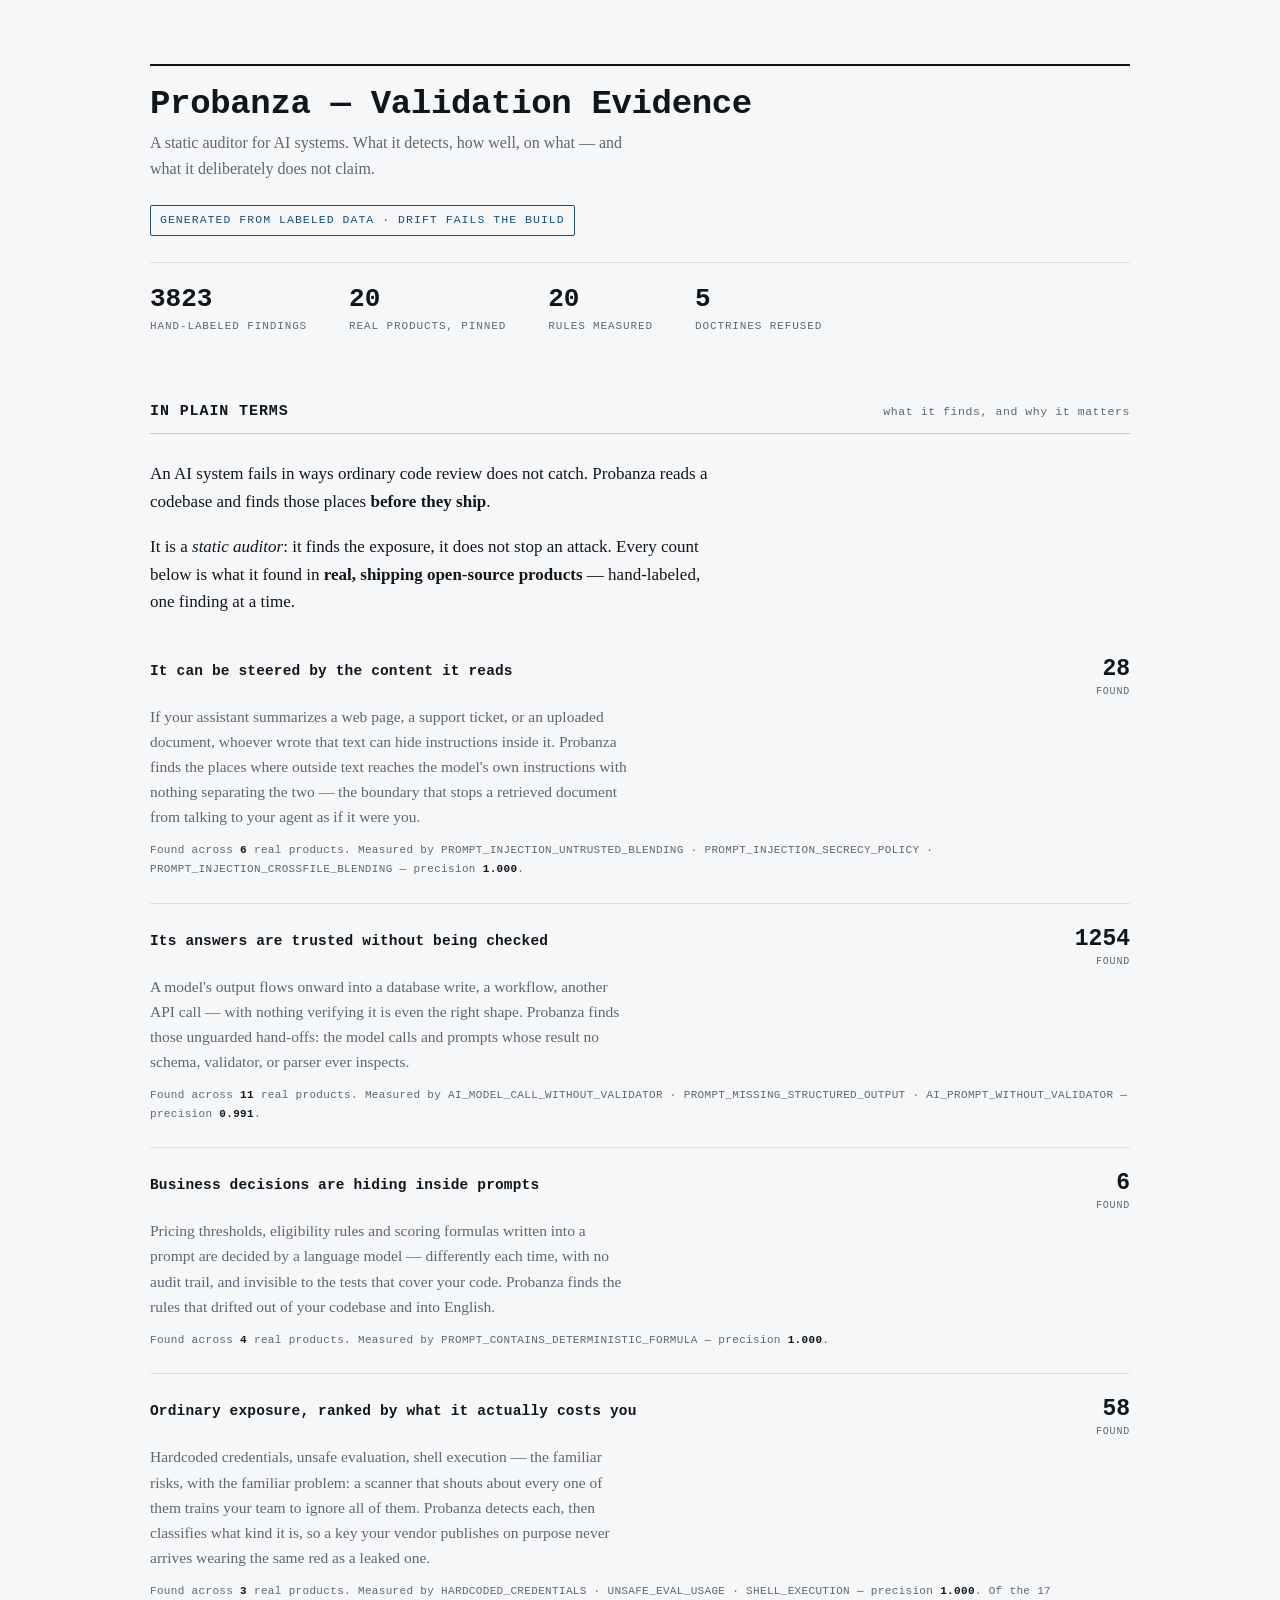
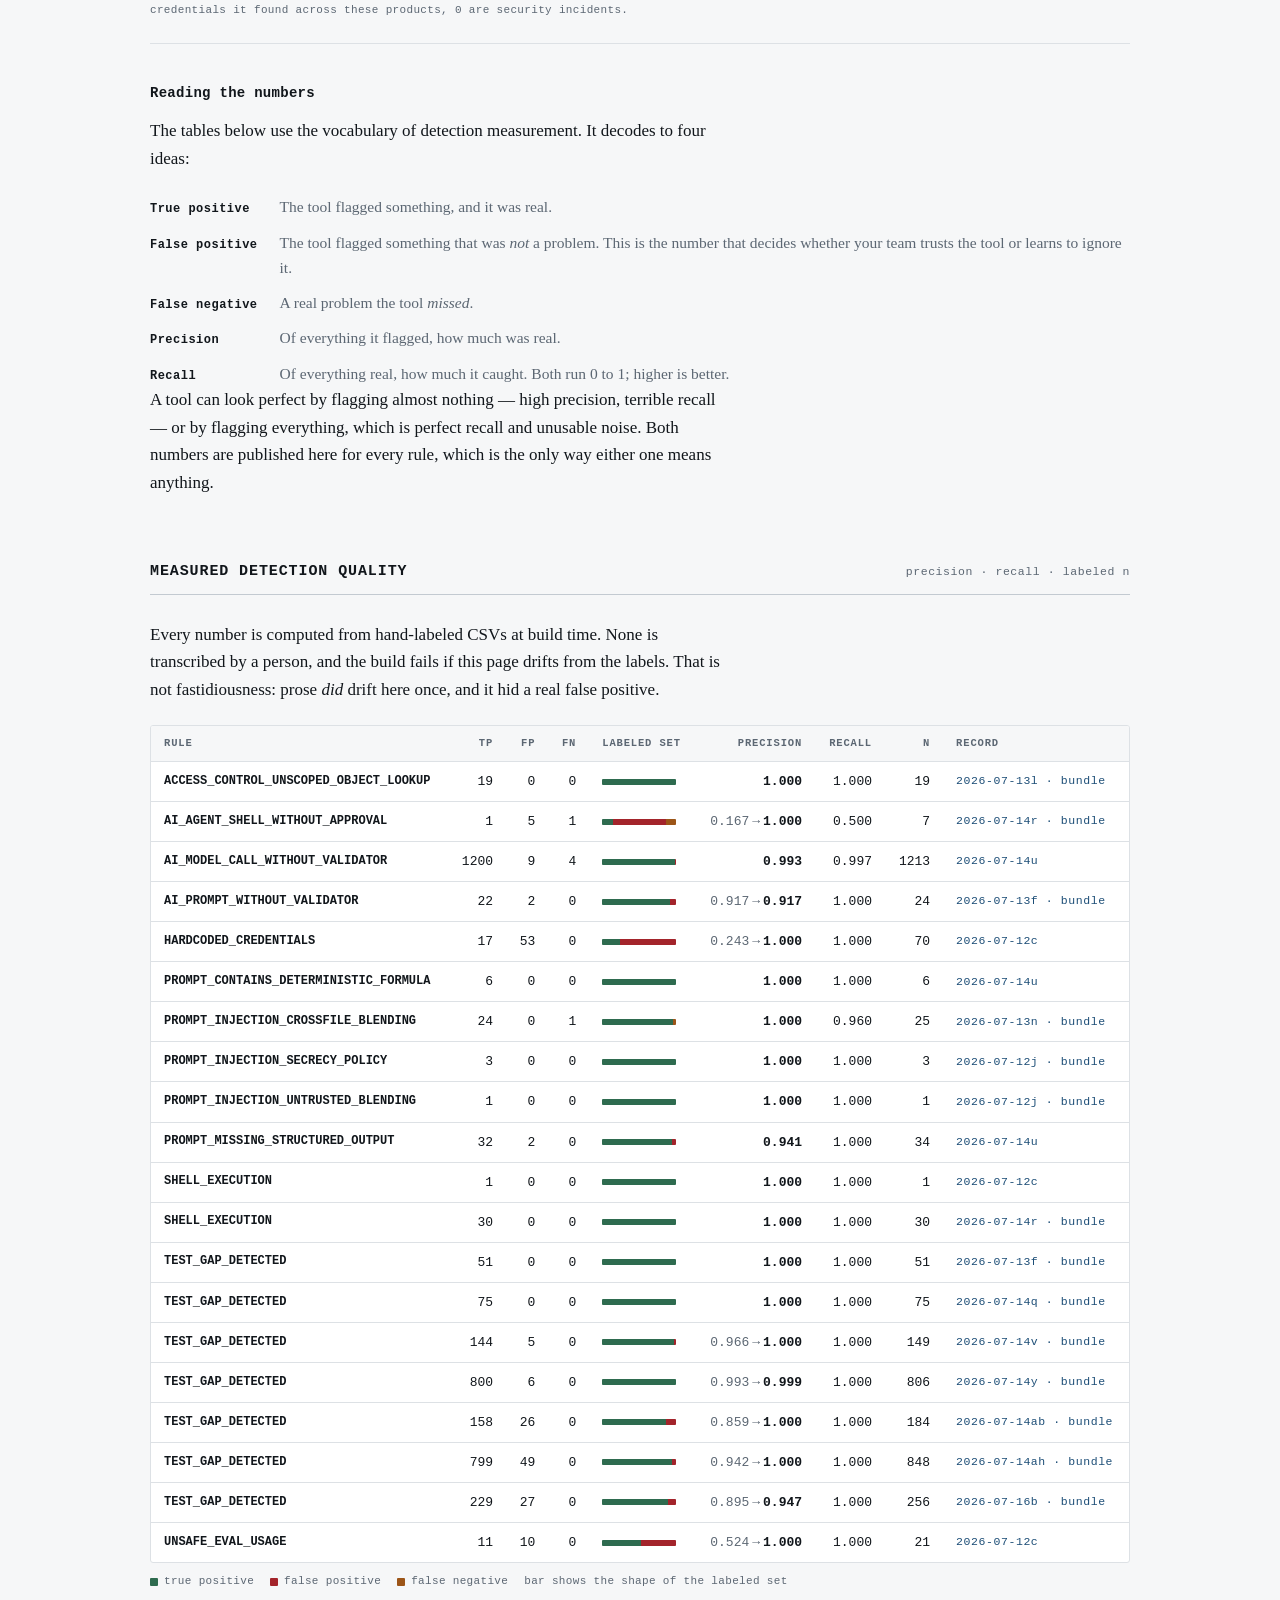
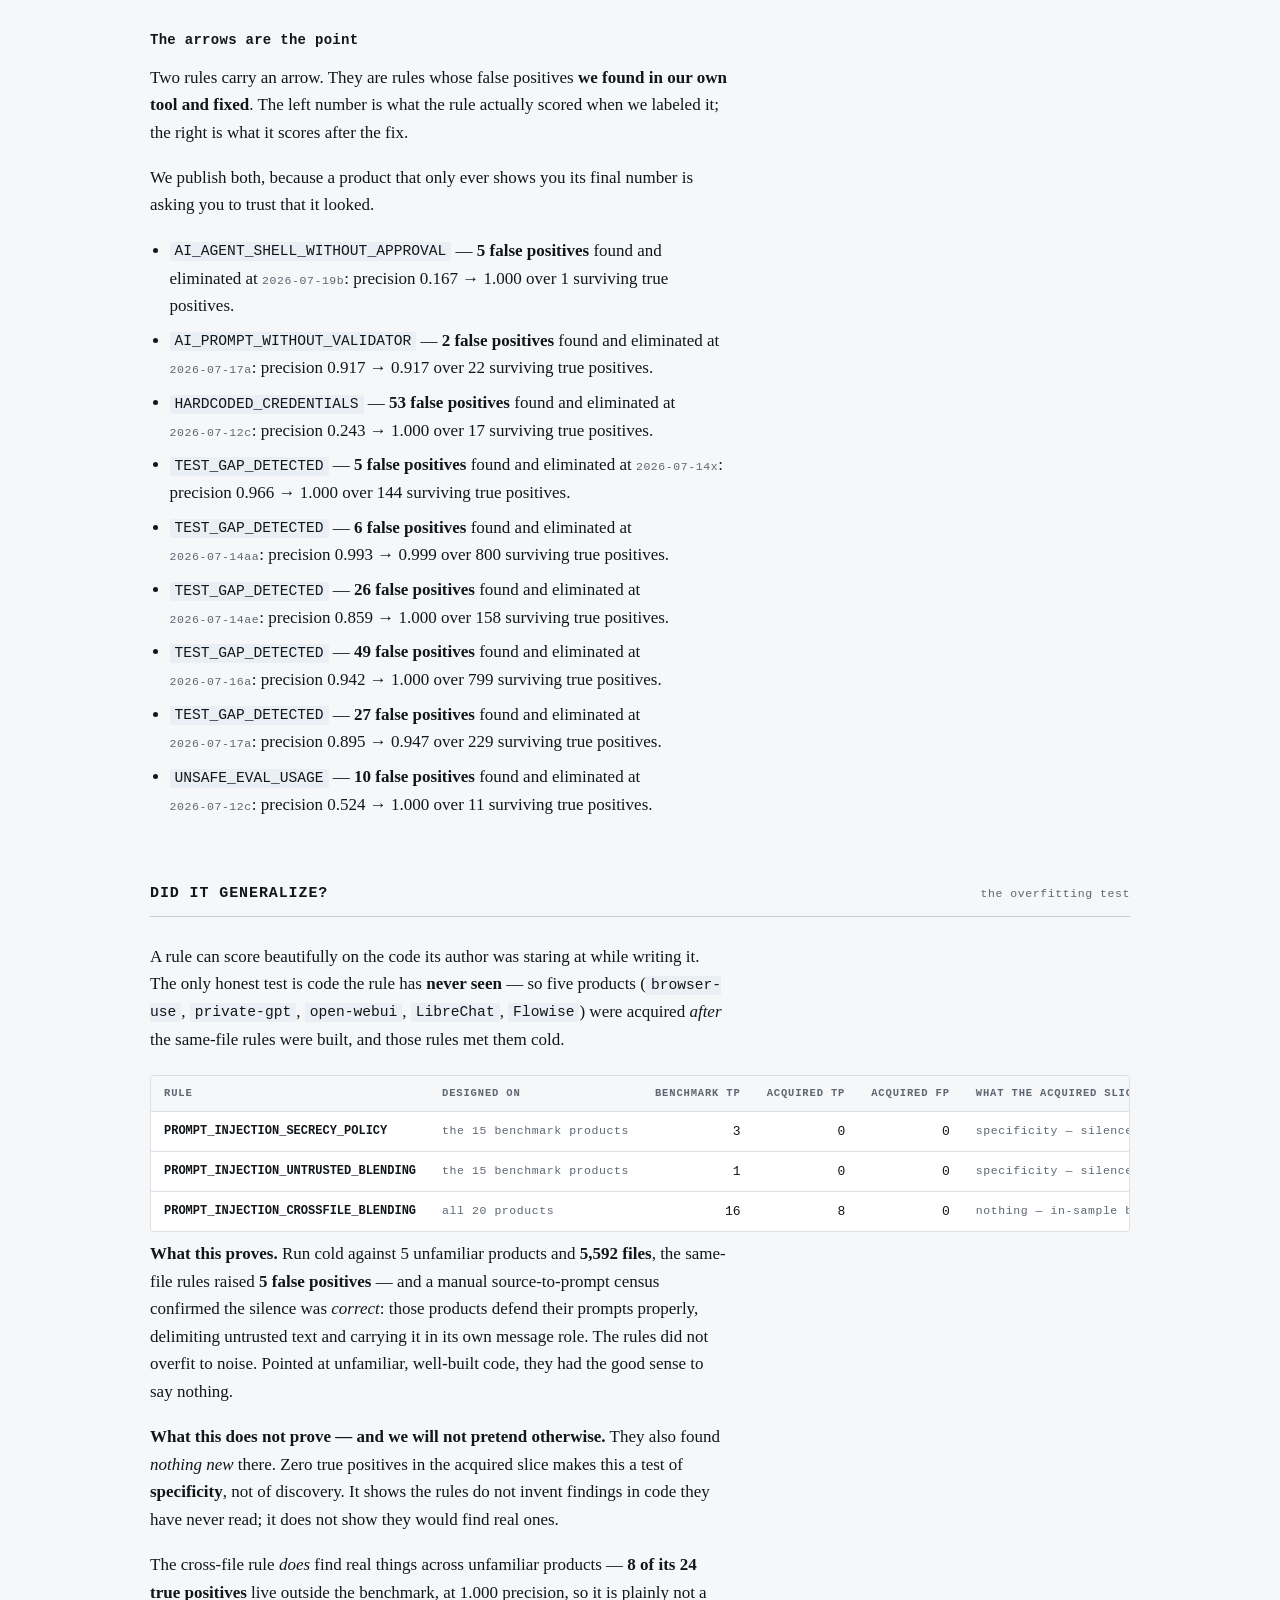
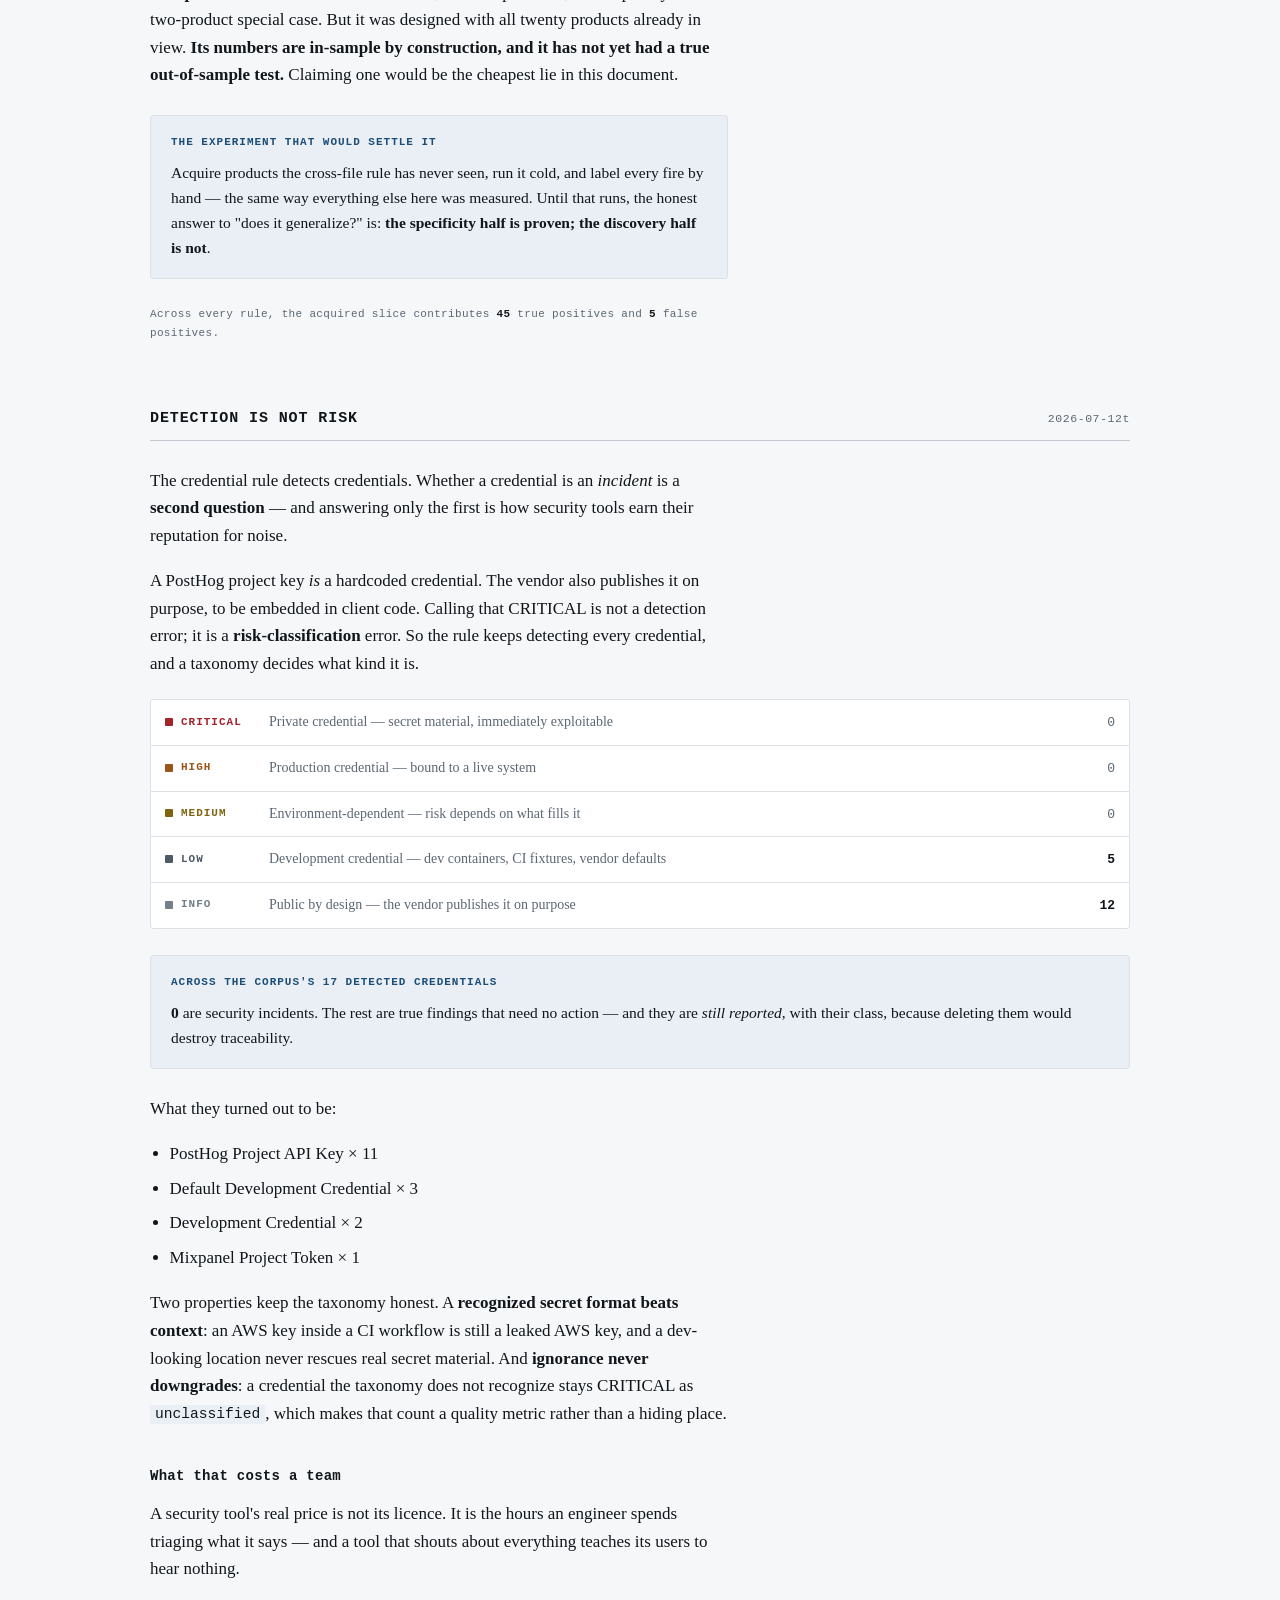
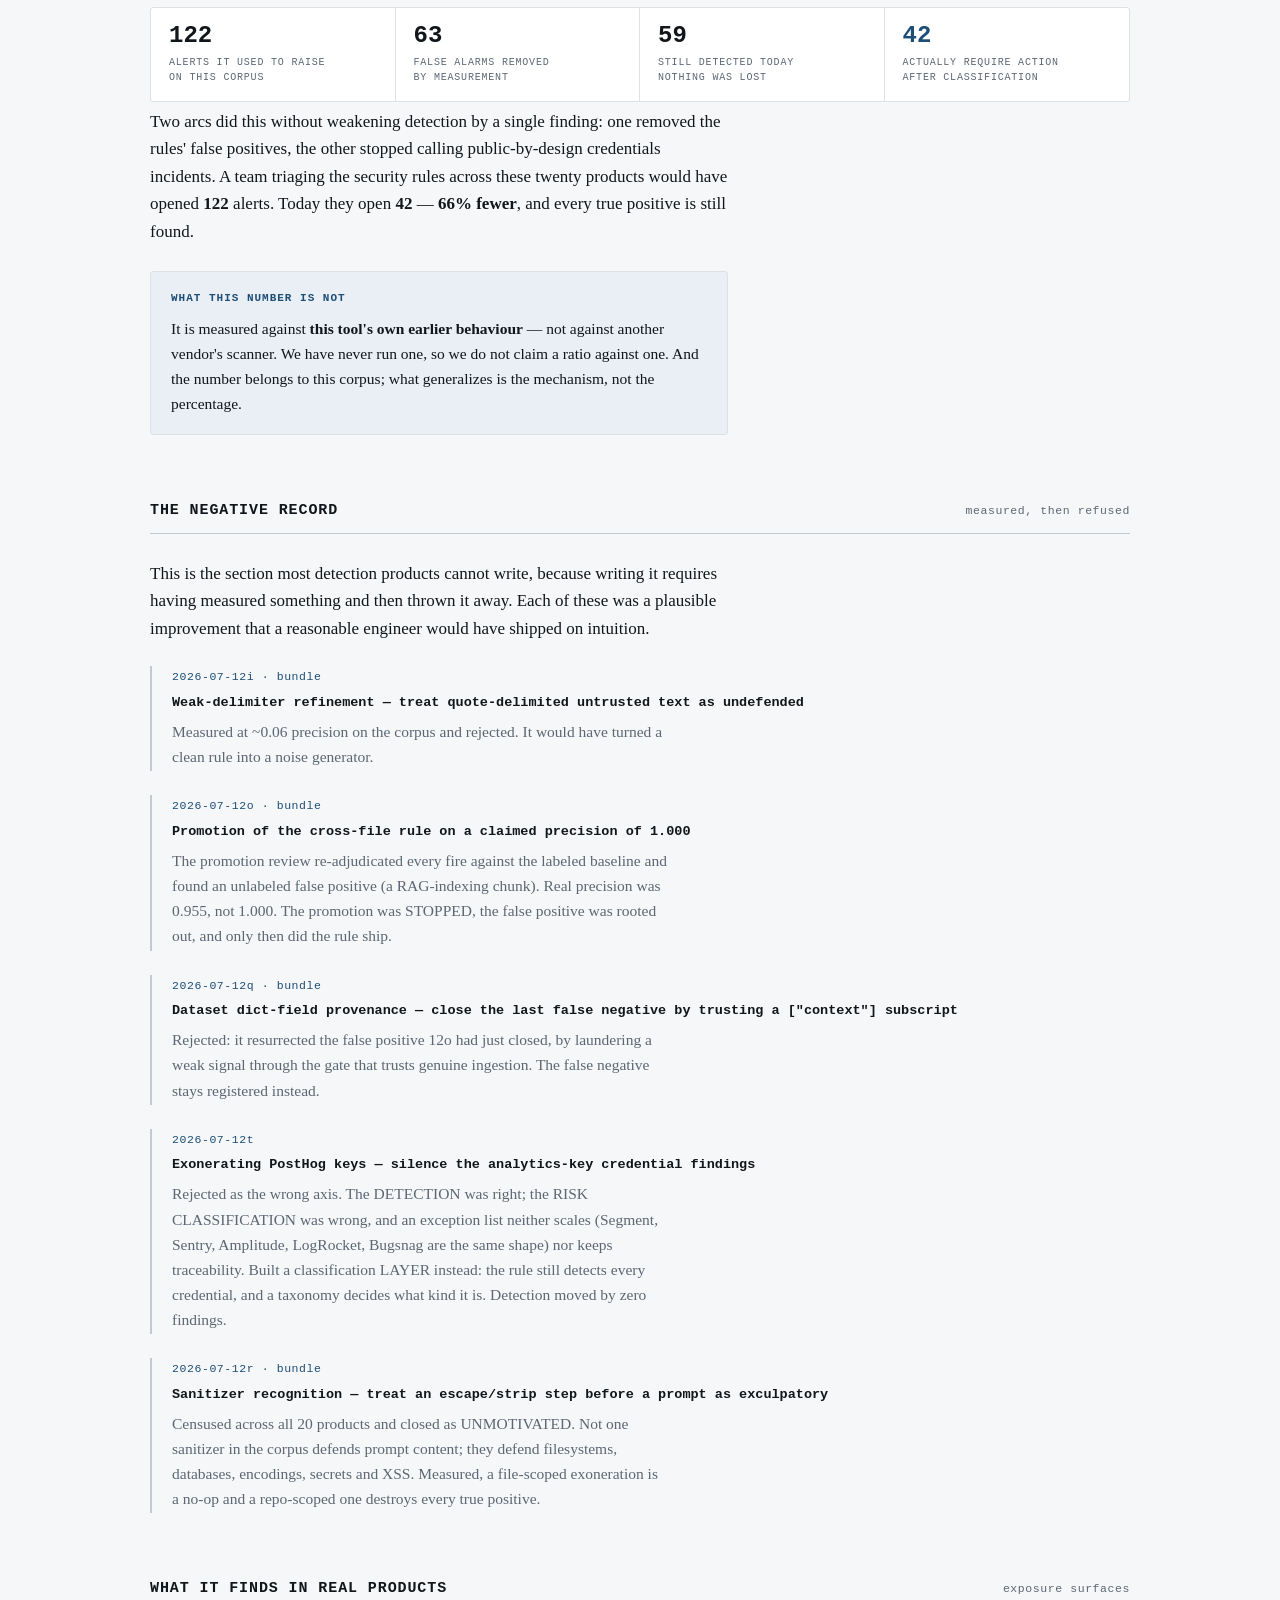
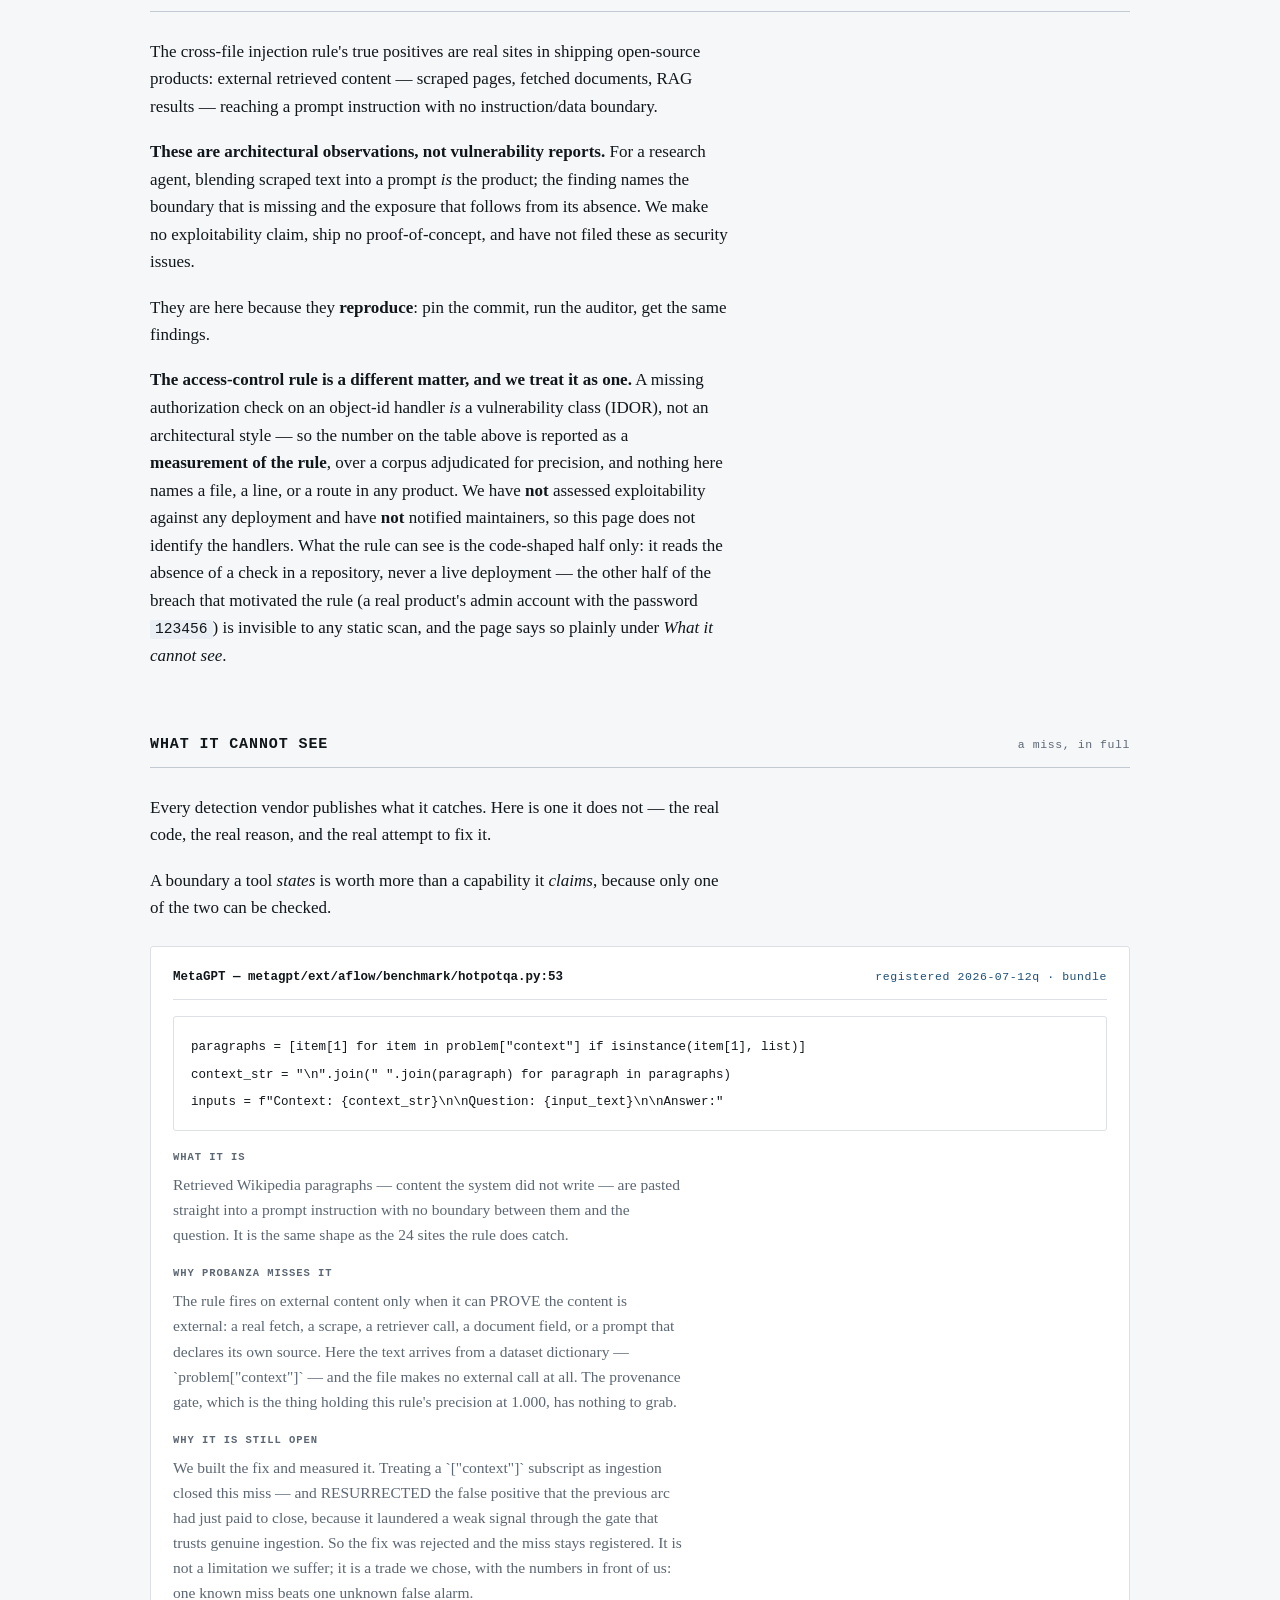
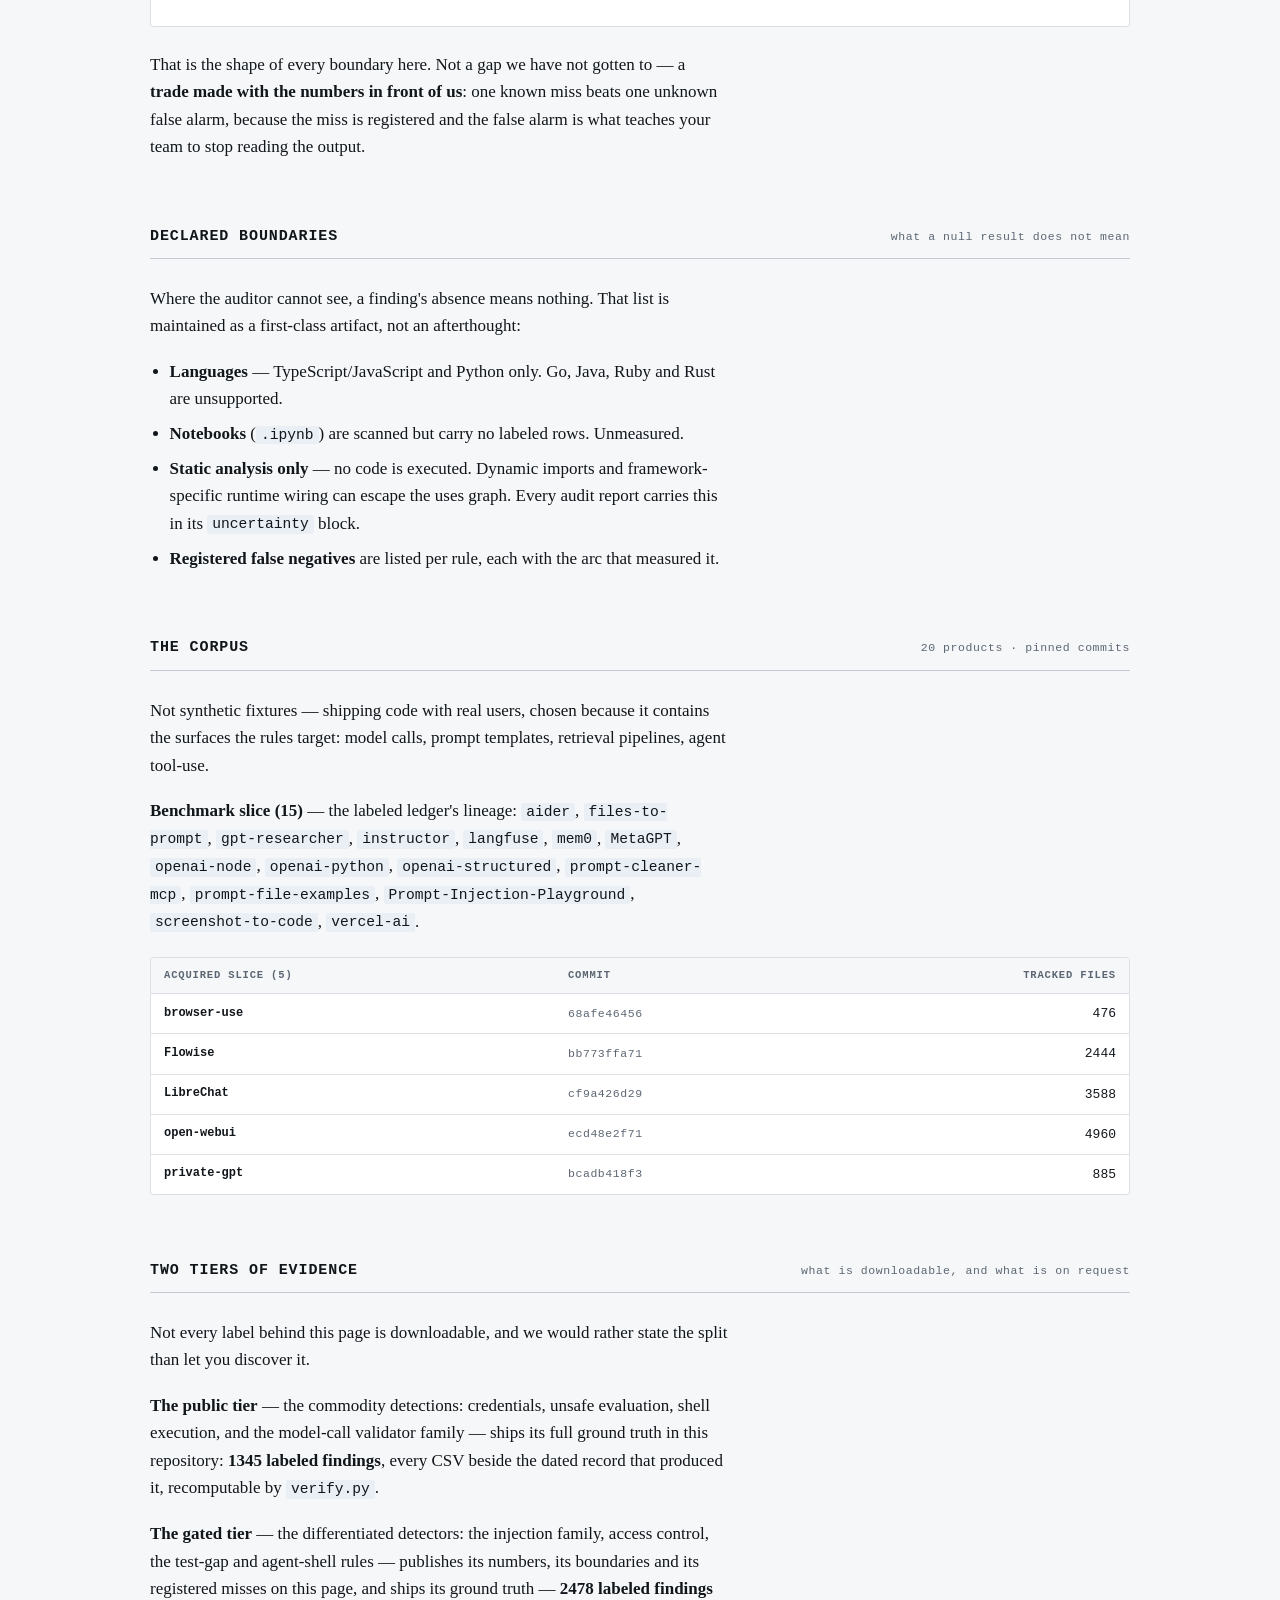
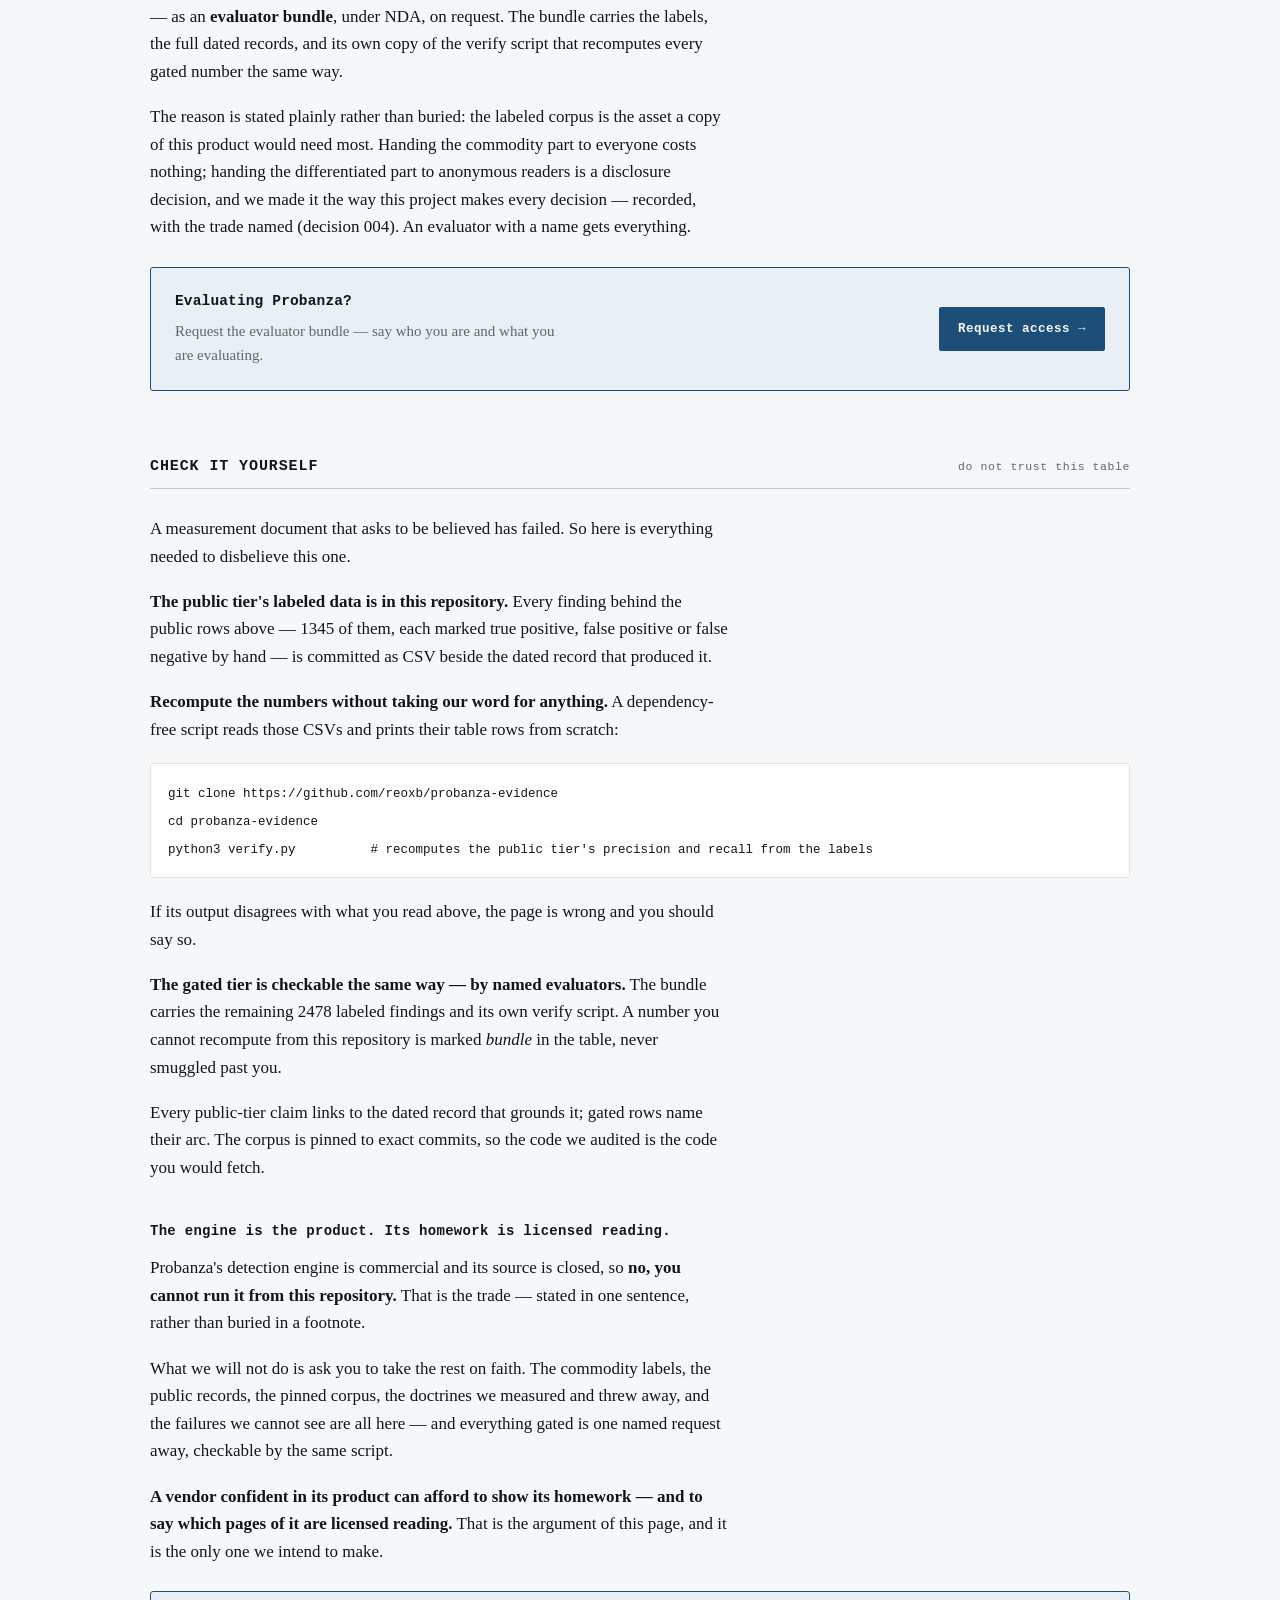
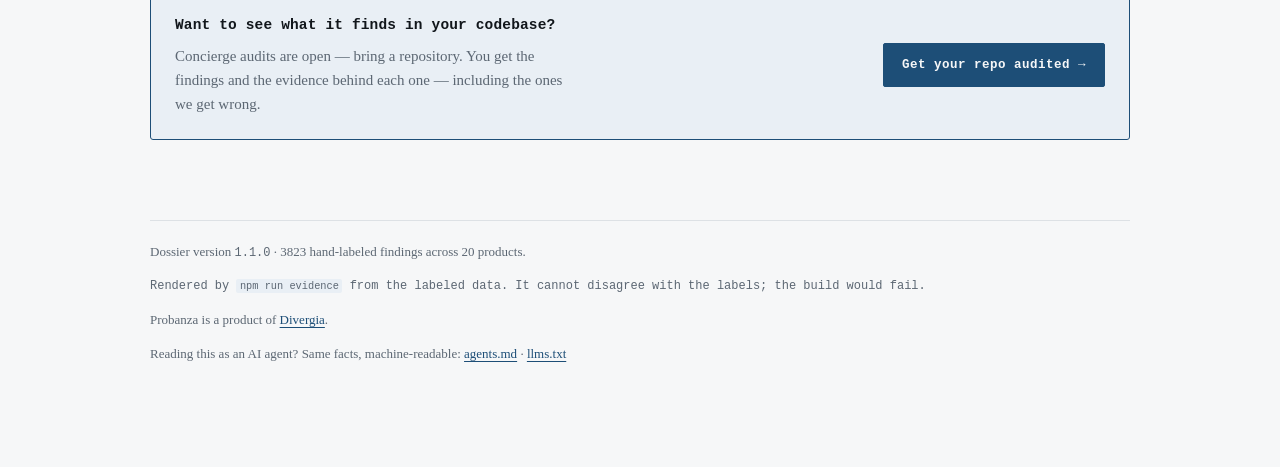
==== index.html @ ff15fb6c "publish the Probanza validation evidence (auditor@2aa5dad)" ====
<!doctype html>
<html lang="en">
<head>
<meta charset="utf-8">
<meta name="viewport" content="width=device-width, initial-scale=1">
<meta name="color-scheme" content="light dark">
<title>Probanza — Validation Evidence</title>
<meta name="description" content="Measured precision and recall for a static AI-system auditor across 20 real open-source products — generated from hand-labeled data, including the doctrines we measured and refused to ship.">
<style>
:root{
  --ground:#F6F7F8; --surface:#FFFFFF; --ink:#11161B; --ink-muted:#5C6773;
  --rule:#DDE1E5; --rule-strong:#C3CAD1; --accent:#1D4E77; --accent-soft:#E9EFF5;
  --sev-critical:#A3242B; --sev-high:#9C5518; --sev-medium:#7E6410;
  --sev-low:#4E5A66; --sev-info:#737F8B;
  --tp:#2E6B4F; --fp:#A3242B; --fn:#9C5518;
  --mono:ui-monospace,"SF Mono",SFMono-Regular,"IBM Plex Mono",Menlo,Consolas,monospace;
  --serif:"Iowan Old Style",Charter,"Bitstream Charter","Source Serif 4",Georgia,serif;
}
@media (prefers-color-scheme:dark){
  :root{
    --ground:#0F1317; --surface:#171C22; --ink:#E2E7EC; --ink-muted:#8A97A4;
    --rule:#262D35; --rule-strong:#3A434D; --accent:#79ADD6; --accent-soft:#1A2833;
    --sev-critical:#E07178; --sev-high:#D99356; --sev-medium:#C7A85A;
    --sev-low:#94A0AC; --sev-info:#7C8794;
    --tp:#6FB392; --fp:#E07178; --fn:#D99356;
  }
}
:root[data-theme="dark"]{
  --ground:#0F1317; --surface:#171C22; --ink:#E2E7EC; --ink-muted:#8A97A4;
  --rule:#262D35; --rule-strong:#3A434D; --accent:#79ADD6; --accent-soft:#1A2833;
  --sev-critical:#E07178; --sev-high:#D99356; --sev-medium:#C7A85A;
  --sev-low:#94A0AC; --sev-info:#7C8794;
  --tp:#6FB392; --fp:#E07178; --fn:#D99356;
}
:root[data-theme="light"]{
  --ground:#F6F7F8; --surface:#FFFFFF; --ink:#11161B; --ink-muted:#5C6773;
  --rule:#DDE1E5; --rule-strong:#C3CAD1; --accent:#1D4E77; --accent-soft:#E9EFF5;
  --sev-critical:#A3242B; --sev-high:#9C5518; --sev-medium:#7E6410;
  --sev-low:#4E5A66; --sev-info:#737F8B;
  --tp:#2E6B4F; --fp:#A3242B; --fn:#9C5518;
}

*,*::before,*::after{box-sizing:border-box;}
body{margin:0;}
body{background:var(--ground);color:var(--ink);font-family:var(--serif);
  font-size:17px;line-height:1.62;-webkit-font-smoothing:antialiased;}
.wrap{max-width:1060px;margin-inline:auto;padding:clamp(28px,5vw,72px) clamp(20px,4vw,40px) 96px;}
.prose{max-width:68ch;}
p{margin:0 0 1.05em;}
a{color:var(--accent);text-underline-offset:3px;text-decoration-thickness:1px;}
a:focus-visible,button:focus-visible{outline:2px solid var(--accent);outline-offset:3px;border-radius:2px;}
strong{font-weight:700;}
em{font-style:italic;}

.mono,code,.rec,.eyebrow,th,td,.fig-n,.stamp,.sev,.mix-key{font-family:var(--mono);}
code{font-size:.86em;background:var(--accent-soft);padding:.1em .34em;border-radius:2px;
  word-break:break-word;}

/* --- masthead: the record is machine-set, the argument is authored --------- */
.mast{border-top:2px solid var(--ink);padding-top:18px;margin-bottom:44px;}
.mast h1{font-family:var(--mono);font-size:clamp(24px,3.4vw,34px);line-height:1.18;
  letter-spacing:-.01em;font-weight:600;margin:0 0 6px;text-wrap:balance;}
.mast .sub{font-size:16px;color:var(--ink-muted);max-width:60ch;margin:0 0 22px;}
.stamp{display:inline-block;font-size:11.5px;letter-spacing:.09em;text-transform:uppercase;
  color:var(--accent);border:1px solid var(--accent);border-radius:2px;padding:5px 9px;}

.figs{display:flex;flex-wrap:wrap;gap:28px 42px;margin-top:26px;padding-top:22px;
  border-top:1px solid var(--rule);}
.fig-n{font-size:26px;font-weight:600;font-variant-numeric:tabular-nums;line-height:1.1;}
.fig-l{font-family:var(--mono);font-size:11px;letter-spacing:.08em;text-transform:uppercase;
  color:var(--ink-muted);margin-top:5px;}

/* --- the abstract: plain language, before the dense results ---------------- */
.risk{display:grid;grid-template-columns:1fr auto;gap:7px 30px;align-items:baseline;
  padding:24px 0;border-bottom:1px solid var(--rule);}
.risk:last-of-type{border-bottom:none;padding-bottom:6px;}
.risk h4{font-family:var(--mono);font-size:14.5px;font-weight:600;margin:0;
  letter-spacing:.01em;line-height:1.42;text-wrap:balance;}
.risk-n{font-family:var(--mono);font-size:23px;font-weight:600;line-height:1;
  font-variant-numeric:tabular-nums;white-space:nowrap;text-align:right;}
.risk-n small{display:block;font-size:10px;font-weight:400;letter-spacing:.08em;
  text-transform:uppercase;color:var(--ink-muted);margin-top:6px;}
.risk-b{grid-column:1;font-size:15.5px;color:var(--ink-muted);max-width:62ch;margin:0;}
.risk-m{grid-column:1/-1;font-family:var(--mono);font-size:11px;color:var(--ink-muted);
  letter-spacing:.03em;margin:5px 0 0;line-height:1.7;}
.risk-m b{color:var(--ink);font-weight:600;}

.gloss{display:grid;grid-template-columns:auto 1fr;gap:10px 22px;margin:22px 0 0;
  font-size:15.5px;align-items:baseline;}
.gloss dt{font-family:var(--mono);font-size:12px;font-weight:600;letter-spacing:.04em;
  white-space:nowrap;}
.gloss dd{margin:0;color:var(--ink-muted);}

/* --- sections ------------------------------------------------------------- */
.sec{margin-top:64px;}
.sec-head{display:flex;align-items:baseline;justify-content:space-between;gap:20px;
  border-bottom:1px solid var(--rule-strong);padding-bottom:9px;margin-bottom:26px;flex-wrap:wrap;}
h2{font-family:var(--mono);font-size:15px;font-weight:600;letter-spacing:.06em;
  text-transform:uppercase;margin:0;text-wrap:balance;}
.rec{font-size:11.5px;letter-spacing:.05em;color:var(--ink-muted);white-space:nowrap;}
a.rec,.rec a{color:var(--accent);text-decoration:none;border-bottom:1px solid transparent;}
a.rec:hover,.rec a:hover{border-bottom-color:var(--accent);}
h3{font-family:var(--mono);font-size:14px;font-weight:600;margin:38px 0 12px;
  letter-spacing:.02em;text-wrap:balance;}

/* --- data panels ---------------------------------------------------------- */
.panel{width:100%;overflow-x:auto;margin:22px 0 8px;
  border:1px solid var(--rule);border-radius:3px;background:var(--surface);}
table{border-collapse:collapse;width:100%;font-size:13px;}
th,td{padding:9px 13px;text-align:left;white-space:nowrap;
  border-bottom:1px solid var(--rule);font-variant-numeric:tabular-nums;}
th{font-size:10.5px;letter-spacing:.08em;text-transform:uppercase;color:var(--ink-muted);
  font-weight:600;background:var(--ground);position:sticky;top:0;}
tbody tr:last-child td{border-bottom:none;}
td.num,th.num{text-align:right;}
.rule-id{font-size:12px;font-weight:600;}
.val{font-weight:700;}
.was{color:var(--ink-muted);}
.arrow{color:var(--ink-muted);padding:0 3px;}

/* labeled-set shape: the proportion of TP/FP/FN in what we hand-labeled */
.mix{display:flex;width:74px;height:6px;border-radius:1px;overflow:hidden;
  background:var(--rule);}
.mix i{display:block;}
.mix .m-tp{background:var(--tp);}
.mix .m-fp{background:var(--fp);}
.mix .m-fn{background:var(--fn);}
.mix-key{display:flex;gap:16px;flex-wrap:wrap;font-size:11px;color:var(--ink-muted);
  margin:10px 0 0;letter-spacing:.03em;}
.mix-key span{display:inline-flex;align-items:center;gap:6px;}
.dot{width:8px;height:8px;border-radius:1px;display:inline-block;}

/* --- severity ladder ------------------------------------------------------ */
.ladder{display:grid;gap:1px;background:var(--rule);border:1px solid var(--rule);
  border-radius:3px;overflow:hidden;margin:22px 0;}
.rung{display:grid;grid-template-columns:88px 1fr auto;gap:16px;align-items:center;
  background:var(--surface);padding:11px 14px;}
.sev{font-size:11px;letter-spacing:.09em;text-transform:uppercase;font-weight:600;}
.sev::before{content:"";display:inline-block;width:8px;height:8px;border-radius:1px;
  margin-right:8px;vertical-align:middle;background:currentColor;}
.s-critical{color:var(--sev-critical);} .s-high{color:var(--sev-high);}
.s-medium{color:var(--sev-medium);} .s-low{color:var(--sev-low);}
.s-info{color:var(--sev-info);}
.rung-d{font-size:14px;color:var(--ink-muted);}
.rung-n{font-family:var(--mono);font-size:13px;font-variant-numeric:tabular-nums;
  font-weight:600;}
.rung-n.zero{color:var(--ink-muted);font-weight:400;}

/* --- the negative record -------------------------------------------------- */
.reject{border-left:2px solid var(--rule-strong);padding:2px 0 2px 20px;margin:24px 0;}
.reject h4{font-family:var(--mono);font-size:13.5px;font-weight:600;margin:0 0 7px;
  line-height:1.42;text-wrap:balance;}
.reject p{font-size:15.5px;color:var(--ink-muted);margin:0;max-width:64ch;}
.reject .rec{display:block;margin-bottom:5px;}

/* --- the registered miss: a boundary stated, with the code ----------------- */
.miss{border:1px solid var(--rule);border-radius:3px;background:var(--surface);
  padding:20px 22px;margin:24px 0;}
.miss-h{display:flex;align-items:baseline;justify-content:space-between;gap:14px;
  flex-wrap:wrap;padding-bottom:12px;border-bottom:1px solid var(--rule);}
.miss-site{font-family:var(--mono);font-size:12.5px;font-weight:600;}
.miss pre{margin:16px 0 0;}
.miss dt{font-family:var(--mono);font-size:10.5px;letter-spacing:.09em;font-weight:600;
  text-transform:uppercase;color:var(--ink-muted);margin-top:18px;}
.miss dd{margin:6px 0 0;font-size:15.5px;color:var(--ink-muted);max-width:66ch;}
.miss dd strong{color:var(--ink);font-weight:600;}
.miss dl{margin:0;}

/* --- focus ratio ---------------------------------------------------------- */
.focus{display:flex;flex-wrap:wrap;align-items:flex-end;gap:0;margin:24px 0 6px;
  border:1px solid var(--rule);border-radius:3px;background:var(--surface);overflow:hidden;}
.focus-cell{flex:1 1 130px;padding:16px 18px;border-right:1px solid var(--rule);}
.focus-cell:last-child{border-right:none;}
.focus-n{font-family:var(--mono);font-size:24px;font-weight:600;line-height:1;
  font-variant-numeric:tabular-nums;}
.focus-l{font-family:var(--mono);font-size:10px;letter-spacing:.08em;text-transform:uppercase;
  color:var(--ink-muted);margin-top:7px;line-height:1.5;}
.focus-cell.out .focus-n{color:var(--accent);}

/* --- the one commercial moment: stated once, in the page's own voice ------- */
.cta{display:flex;flex-wrap:wrap;align-items:center;justify-content:space-between;gap:20px;
  border:1px solid var(--accent);border-radius:3px;background:var(--accent-soft);
  padding:22px 24px;margin:26px 0 6px;}
.cta-h{font-family:var(--mono);font-size:14.5px;font-weight:600;margin:0 0 6px;
  color:var(--ink);letter-spacing:.01em;}
.cta-b{font-size:15px;color:var(--ink-muted);margin:0;max-width:52ch;}
.cta-a{font-family:var(--mono);font-size:12.5px;font-weight:600;letter-spacing:.04em;
  text-decoration:none;white-space:nowrap;color:var(--ground);background:var(--accent);
  border:1px solid var(--accent);border-radius:2px;padding:11px 18px;}
.cta-a:hover{filter:brightness(1.12);}
@media (max-width:640px){.cta{flex-direction:column;align-items:stretch;}
  .cta-a{text-align:center;}}

.note{background:var(--accent-soft);border:1px solid var(--rule);border-radius:3px;
  padding:18px 20px;margin:26px 0;font-size:15.5px;}
.note p:last-child{margin-bottom:0;}
.note .lead{font-family:var(--mono);font-size:11px;letter-spacing:.09em;
  text-transform:uppercase;color:var(--accent);margin:0 0 8px;font-weight:600;}

ul{margin:0 0 1.05em;padding-left:1.15em;}
li{margin-bottom:.42em;}

pre{background:var(--surface);border:1px solid var(--rule);border-radius:3px;
  padding:15px 17px;overflow-x:auto;margin:20px 0;}
pre code{background:none;padding:0;font-size:12.5px;line-height:1.75;}

.foot{margin-top:80px;padding-top:20px;border-top:1px solid var(--rule);
  font-size:13px;color:var(--ink-muted);}
.foot .mono{font-size:12px;}

@media (max-width:640px){
  body{font-size:16px;}
  .rung{grid-template-columns:78px 1fr;row-gap:4px;}
  .rung-n{grid-column:2;}
  .figs{gap:20px 30px;}
  .risk{grid-template-columns:1fr;gap:10px;}
  .risk-n{text-align:left;order:-1;font-size:20px;}
  .risk-n small{display:inline;margin-left:8px;font-size:10px;}
  .gloss{grid-template-columns:1fr;gap:3px 0;}
  .gloss dd{margin-bottom:11px;}
}
@media (prefers-reduced-motion:reduce){*{animation:none!important;transition:none!important;}}
</style>
</head>
<body>
<div class="wrap">
<header class="mast">
  <h1>Probanza — Validation Evidence</h1>
  <p class="sub">A static auditor for AI systems. What it detects, how well, on what — and what it deliberately does not claim.</p>
  <span class="stamp">Generated from labeled data · drift fails the build</span>
  <div class="figs">
    <div><div class="fig-n">3823</div><div class="fig-l">Hand-labeled findings</div></div>
    <div><div class="fig-n">20</div><div class="fig-l">Real products, pinned</div></div>
    <div><div class="fig-n">20</div><div class="fig-l">Rules measured</div></div>
    <div><div class="fig-n">5</div><div class="fig-l">Doctrines refused</div></div>
  </div>
</header>
<section class="sec">
  <div class="sec-head"><h2>In plain terms</h2><span class="rec">what it finds, and why it matters</span></div>
  <div class="prose">
    <p>An AI system fails in ways ordinary code review does not catch. Probanza reads a codebase and finds those places <strong>before they ship</strong>.</p>
    <p>It is a <em>static auditor</em>: it finds the exposure, it does not stop an attack. Every count below is what it found in <strong>real, shipping open-source products</strong> — hand-labeled, one finding at a time.</p>
  </div>
<div class="risk">
  <h4>It can be steered by the content it reads</h4>
  <span class="risk-n">28<small>found</small></span>
  <p class="risk-b">If your assistant summarizes a web page, a support ticket, or an uploaded document, whoever wrote that text can hide instructions inside it. Probanza finds the places where outside text reaches the model's own instructions with nothing separating the two — the boundary that stops a retrieved document from talking to your agent as if it were you.</p>
  <p class="risk-m">Found across <b>6</b> real products. Measured by PROMPT_INJECTION_UNTRUSTED_BLENDING · PROMPT_INJECTION_SECRECY_POLICY · PROMPT_INJECTION_CROSSFILE_BLENDING — precision <b>1.000</b>.</p>
</div>
<div class="risk">
  <h4>Its answers are trusted without being checked</h4>
  <span class="risk-n">1254<small>found</small></span>
  <p class="risk-b">A model's output flows onward into a database write, a workflow, another API call — with nothing verifying it is even the right shape. Probanza finds those unguarded hand-offs: the model calls and prompts whose result no schema, validator, or parser ever inspects.</p>
  <p class="risk-m">Found across <b>11</b> real products. Measured by AI_MODEL_CALL_WITHOUT_VALIDATOR · PROMPT_MISSING_STRUCTURED_OUTPUT · AI_PROMPT_WITHOUT_VALIDATOR — precision <b>0.991</b>.</p>
</div>
<div class="risk">
  <h4>Business decisions are hiding inside prompts</h4>
  <span class="risk-n">6<small>found</small></span>
  <p class="risk-b">Pricing thresholds, eligibility rules and scoring formulas written into a prompt are decided by a language model — differently each time, with no audit trail, and invisible to the tests that cover your code. Probanza finds the rules that drifted out of your codebase and into English.</p>
  <p class="risk-m">Found across <b>4</b> real products. Measured by PROMPT_CONTAINS_DETERMINISTIC_FORMULA — precision <b>1.000</b>.</p>
</div>
<div class="risk">
  <h4>Ordinary exposure, ranked by what it actually costs you</h4>
  <span class="risk-n">58<small>found</small></span>
  <p class="risk-b">Hardcoded credentials, unsafe evaluation, shell execution — the familiar risks, with the familiar problem: a scanner that shouts about every one of them trains your team to ignore all of them. Probanza detects each, then classifies what kind it is, so a key your vendor publishes on purpose never arrives wearing the same red as a leaked one.</p>
  <p class="risk-m">Found across <b>3</b> real products. Measured by HARDCODED_CREDENTIALS · UNSAFE_EVAL_USAGE · SHELL_EXECUTION — precision <b>1.000</b>. Of the 17 credentials it found across these products, 0 are security incidents.</p>
</div>
<h3>Reading the numbers</h3>
  <div class="prose"><p>The tables below use the vocabulary of detection measurement. It decodes to four ideas:</p></div>
  <dl class="gloss">
    <dt>True positive</dt><dd>The tool flagged something, and it was real.</dd>
    <dt>False positive</dt><dd>The tool flagged something that was <em>not</em> a problem. This is the number that decides whether your team trusts the tool or learns to ignore it.</dd>
    <dt>False negative</dt><dd>A real problem the tool <em>missed</em>.</dd>
    <dt>Precision</dt><dd>Of everything it flagged, how much was real.</dd>
    <dt>Recall</dt><dd>Of everything real, how much it caught. Both run 0 to 1; higher is better.</dd>
  </dl>
  <div class="prose"><p>A tool can look perfect by flagging almost nothing — high precision, terrible recall — or by flagging everything, which is perfect recall and unusable noise. Both numbers are published here for every rule, which is the only way either one means anything.</p></div>
</section>
<section class="sec">
  <div class="sec-head"><h2>Measured detection quality</h2><span class="rec">precision · recall · labeled n</span></div>
  <div class="prose"><p>Every number is computed from hand-labeled CSVs at build time. None is transcribed by a person, and the build fails if this page drifts from the labels. That is not fastidiousness: prose <em>did</em> drift here once, and it hid a real false positive.</p></div>
  <div class="panel">
    <table>
      <thead><tr>
        <th>Rule</th><th class="num">TP</th><th class="num">FP</th><th class="num">FN</th>
        <th>Labeled set</th><th class="num">Precision</th><th class="num">Recall</th>
        <th class="num">n</th><th>Record</th>
      </tr></thead>
      <tbody>
<tr>
  <td class="rule-id">ACCESS_CONTROL_UNSCOPED_OBJECT_LOOKUP</td>
  <td class="num">19</td><td class="num">0</td><td class="num">0</td>
  <td><span class="mix" role="img" aria-label="19 true positives, 0 false positives, 0 false negatives"><i class="m-tp" style="flex:19"></i><i class="m-fp" style="flex:0"></i><i class="m-fn" style="flex:0"></i></span></td>
  <td class="num"><span class="val">1.000</span></td><td class="num">1.000</td><td class="num">19</td>
  <td class="rec"><a href="#tiers">2026-07-13l · bundle</a></td>
</tr>
<tr>
  <td class="rule-id">AI_AGENT_SHELL_WITHOUT_APPROVAL</td>
  <td class="num">1</td><td class="num">5</td><td class="num">1</td>
  <td><span class="mix" role="img" aria-label="1 true positives, 5 false positives, 1 false negatives"><i class="m-tp" style="flex:1"></i><i class="m-fp" style="flex:5"></i><i class="m-fn" style="flex:1"></i></span></td>
  <td class="num"><span class="was">0.167</span><span class="arrow">→</span><span class="val">1.000</span></td><td class="num">0.500</td><td class="num">7</td>
  <td class="rec"><a href="#tiers">2026-07-14r · bundle</a></td>
</tr>
<tr>
  <td class="rule-id">AI_MODEL_CALL_WITHOUT_VALIDATOR</td>
  <td class="num">1200</td><td class="num">9</td><td class="num">4</td>
  <td><span class="mix" role="img" aria-label="1200 true positives, 9 false positives, 4 false negatives"><i class="m-tp" style="flex:1200"></i><i class="m-fp" style="flex:9"></i><i class="m-fn" style="flex:4"></i></span></td>
  <td class="num"><span class="val">0.993</span></td><td class="num">0.997</td><td class="num">1213</td>
  <td class="rec"><a href="https://github.com/reoxb/probanza-evidence/blob/main/validation/2026-07-14u/VALIDATION_RECORD.md">2026-07-14u</a></td>
</tr>
<tr>
  <td class="rule-id">AI_PROMPT_WITHOUT_VALIDATOR</td>
  <td class="num">22</td><td class="num">2</td><td class="num">0</td>
  <td><span class="mix" role="img" aria-label="22 true positives, 2 false positives, 0 false negatives"><i class="m-tp" style="flex:22"></i><i class="m-fp" style="flex:2"></i><i class="m-fn" style="flex:0"></i></span></td>
  <td class="num"><span class="was">0.917</span><span class="arrow">→</span><span class="val">0.917</span></td><td class="num">1.000</td><td class="num">24</td>
  <td class="rec"><a href="#tiers">2026-07-13f · bundle</a></td>
</tr>
<tr>
  <td class="rule-id">HARDCODED_CREDENTIALS</td>
  <td class="num">17</td><td class="num">53</td><td class="num">0</td>
  <td><span class="mix" role="img" aria-label="17 true positives, 53 false positives, 0 false negatives"><i class="m-tp" style="flex:17"></i><i class="m-fp" style="flex:53"></i><i class="m-fn" style="flex:0"></i></span></td>
  <td class="num"><span class="was">0.243</span><span class="arrow">→</span><span class="val">1.000</span></td><td class="num">1.000</td><td class="num">70</td>
  <td class="rec"><a href="https://github.com/reoxb/probanza-evidence/blob/main/validation/2026-07-12c/VALIDATION_RECORD.md">2026-07-12c</a></td>
</tr>
<tr>
  <td class="rule-id">PROMPT_CONTAINS_DETERMINISTIC_FORMULA</td>
  <td class="num">6</td><td class="num">0</td><td class="num">0</td>
  <td><span class="mix" role="img" aria-label="6 true positives, 0 false positives, 0 false negatives"><i class="m-tp" style="flex:6"></i><i class="m-fp" style="flex:0"></i><i class="m-fn" style="flex:0"></i></span></td>
  <td class="num"><span class="val">1.000</span></td><td class="num">1.000</td><td class="num">6</td>
  <td class="rec"><a href="https://github.com/reoxb/probanza-evidence/blob/main/validation/2026-07-14u/VALIDATION_RECORD.md">2026-07-14u</a></td>
</tr>
<tr>
  <td class="rule-id">PROMPT_INJECTION_CROSSFILE_BLENDING</td>
  <td class="num">24</td><td class="num">0</td><td class="num">1</td>
  <td><span class="mix" role="img" aria-label="24 true positives, 0 false positives, 1 false negatives"><i class="m-tp" style="flex:24"></i><i class="m-fp" style="flex:0"></i><i class="m-fn" style="flex:1"></i></span></td>
  <td class="num"><span class="val">1.000</span></td><td class="num">0.960</td><td class="num">25</td>
  <td class="rec"><a href="#tiers">2026-07-13n · bundle</a></td>
</tr>
<tr>
  <td class="rule-id">PROMPT_INJECTION_SECRECY_POLICY</td>
  <td class="num">3</td><td class="num">0</td><td class="num">0</td>
  <td><span class="mix" role="img" aria-label="3 true positives, 0 false positives, 0 false negatives"><i class="m-tp" style="flex:3"></i><i class="m-fp" style="flex:0"></i><i class="m-fn" style="flex:0"></i></span></td>
  <td class="num"><span class="val">1.000</span></td><td class="num">1.000</td><td class="num">3</td>
  <td class="rec"><a href="#tiers">2026-07-12j · bundle</a></td>
</tr>
<tr>
  <td class="rule-id">PROMPT_INJECTION_UNTRUSTED_BLENDING</td>
  <td class="num">1</td><td class="num">0</td><td class="num">0</td>
  <td><span class="mix" role="img" aria-label="1 true positives, 0 false positives, 0 false negatives"><i class="m-tp" style="flex:1"></i><i class="m-fp" style="flex:0"></i><i class="m-fn" style="flex:0"></i></span></td>
  <td class="num"><span class="val">1.000</span></td><td class="num">1.000</td><td class="num">1</td>
  <td class="rec"><a href="#tiers">2026-07-12j · bundle</a></td>
</tr>
<tr>
  <td class="rule-id">PROMPT_MISSING_STRUCTURED_OUTPUT</td>
  <td class="num">32</td><td class="num">2</td><td class="num">0</td>
  <td><span class="mix" role="img" aria-label="32 true positives, 2 false positives, 0 false negatives"><i class="m-tp" style="flex:32"></i><i class="m-fp" style="flex:2"></i><i class="m-fn" style="flex:0"></i></span></td>
  <td class="num"><span class="val">0.941</span></td><td class="num">1.000</td><td class="num">34</td>
  <td class="rec"><a href="https://github.com/reoxb/probanza-evidence/blob/main/validation/2026-07-14u/VALIDATION_RECORD.md">2026-07-14u</a></td>
</tr>
<tr>
  <td class="rule-id">SHELL_EXECUTION</td>
  <td class="num">1</td><td class="num">0</td><td class="num">0</td>
  <td><span class="mix" role="img" aria-label="1 true positives, 0 false positives, 0 false negatives"><i class="m-tp" style="flex:1"></i><i class="m-fp" style="flex:0"></i><i class="m-fn" style="flex:0"></i></span></td>
  <td class="num"><span class="val">1.000</span></td><td class="num">1.000</td><td class="num">1</td>
  <td class="rec"><a href="https://github.com/reoxb/probanza-evidence/blob/main/validation/2026-07-12c/VALIDATION_RECORD.md">2026-07-12c</a></td>
</tr>
<tr>
  <td class="rule-id">SHELL_EXECUTION</td>
  <td class="num">30</td><td class="num">0</td><td class="num">0</td>
  <td><span class="mix" role="img" aria-label="30 true positives, 0 false positives, 0 false negatives"><i class="m-tp" style="flex:30"></i><i class="m-fp" style="flex:0"></i><i class="m-fn" style="flex:0"></i></span></td>
  <td class="num"><span class="val">1.000</span></td><td class="num">1.000</td><td class="num">30</td>
  <td class="rec"><a href="#tiers">2026-07-14r · bundle</a></td>
</tr>
<tr>
  <td class="rule-id">TEST_GAP_DETECTED</td>
  <td class="num">51</td><td class="num">0</td><td class="num">0</td>
  <td><span class="mix" role="img" aria-label="51 true positives, 0 false positives, 0 false negatives"><i class="m-tp" style="flex:51"></i><i class="m-fp" style="flex:0"></i><i class="m-fn" style="flex:0"></i></span></td>
  <td class="num"><span class="val">1.000</span></td><td class="num">1.000</td><td class="num">51</td>
  <td class="rec"><a href="#tiers">2026-07-13f · bundle</a></td>
</tr>
<tr>
  <td class="rule-id">TEST_GAP_DETECTED</td>
  <td class="num">75</td><td class="num">0</td><td class="num">0</td>
  <td><span class="mix" role="img" aria-label="75 true positives, 0 false positives, 0 false negatives"><i class="m-tp" style="flex:75"></i><i class="m-fp" style="flex:0"></i><i class="m-fn" style="flex:0"></i></span></td>
  <td class="num"><span class="val">1.000</span></td><td class="num">1.000</td><td class="num">75</td>
  <td class="rec"><a href="#tiers">2026-07-14q · bundle</a></td>
</tr>
<tr>
  <td class="rule-id">TEST_GAP_DETECTED</td>
  <td class="num">144</td><td class="num">5</td><td class="num">0</td>
  <td><span class="mix" role="img" aria-label="144 true positives, 5 false positives, 0 false negatives"><i class="m-tp" style="flex:144"></i><i class="m-fp" style="flex:5"></i><i class="m-fn" style="flex:0"></i></span></td>
  <td class="num"><span class="was">0.966</span><span class="arrow">→</span><span class="val">1.000</span></td><td class="num">1.000</td><td class="num">149</td>
  <td class="rec"><a href="#tiers">2026-07-14v · bundle</a></td>
</tr>
<tr>
  <td class="rule-id">TEST_GAP_DETECTED</td>
  <td class="num">800</td><td class="num">6</td><td class="num">0</td>
  <td><span class="mix" role="img" aria-label="800 true positives, 6 false positives, 0 false negatives"><i class="m-tp" style="flex:800"></i><i class="m-fp" style="flex:6"></i><i class="m-fn" style="flex:0"></i></span></td>
  <td class="num"><span class="was">0.993</span><span class="arrow">→</span><span class="val">0.999</span></td><td class="num">1.000</td><td class="num">806</td>
  <td class="rec"><a href="#tiers">2026-07-14y · bundle</a></td>
</tr>
<tr>
  <td class="rule-id">TEST_GAP_DETECTED</td>
  <td class="num">158</td><td class="num">26</td><td class="num">0</td>
  <td><span class="mix" role="img" aria-label="158 true positives, 26 false positives, 0 false negatives"><i class="m-tp" style="flex:158"></i><i class="m-fp" style="flex:26"></i><i class="m-fn" style="flex:0"></i></span></td>
  <td class="num"><span class="was">0.859</span><span class="arrow">→</span><span class="val">1.000</span></td><td class="num">1.000</td><td class="num">184</td>
  <td class="rec"><a href="#tiers">2026-07-14ab · bundle</a></td>
</tr>
<tr>
  <td class="rule-id">TEST_GAP_DETECTED</td>
  <td class="num">799</td><td class="num">49</td><td class="num">0</td>
  <td><span class="mix" role="img" aria-label="799 true positives, 49 false positives, 0 false negatives"><i class="m-tp" style="flex:799"></i><i class="m-fp" style="flex:49"></i><i class="m-fn" style="flex:0"></i></span></td>
  <td class="num"><span class="was">0.942</span><span class="arrow">→</span><span class="val">1.000</span></td><td class="num">1.000</td><td class="num">848</td>
  <td class="rec"><a href="#tiers">2026-07-14ah · bundle</a></td>
</tr>
<tr>
  <td class="rule-id">TEST_GAP_DETECTED</td>
  <td class="num">229</td><td class="num">27</td><td class="num">0</td>
  <td><span class="mix" role="img" aria-label="229 true positives, 27 false positives, 0 false negatives"><i class="m-tp" style="flex:229"></i><i class="m-fp" style="flex:27"></i><i class="m-fn" style="flex:0"></i></span></td>
  <td class="num"><span class="was">0.895</span><span class="arrow">→</span><span class="val">0.947</span></td><td class="num">1.000</td><td class="num">256</td>
  <td class="rec"><a href="#tiers">2026-07-16b · bundle</a></td>
</tr>
<tr>
  <td class="rule-id">UNSAFE_EVAL_USAGE</td>
  <td class="num">11</td><td class="num">10</td><td class="num">0</td>
  <td><span class="mix" role="img" aria-label="11 true positives, 10 false positives, 0 false negatives"><i class="m-tp" style="flex:11"></i><i class="m-fp" style="flex:10"></i><i class="m-fn" style="flex:0"></i></span></td>
  <td class="num"><span class="was">0.524</span><span class="arrow">→</span><span class="val">1.000</span></td><td class="num">1.000</td><td class="num">21</td>
  <td class="rec"><a href="https://github.com/reoxb/probanza-evidence/blob/main/validation/2026-07-12c/VALIDATION_RECORD.md">2026-07-12c</a></td>
</tr>
</tbody></table></div>
  <p class="mix-key">
    <span><i class="dot" style="background:var(--tp)"></i>true positive</span>
    <span><i class="dot" style="background:var(--fp)"></i>false positive</span>
    <span><i class="dot" style="background:var(--fn)"></i>false negative</span>
    <span>bar shows the shape of the labeled set</span>
  </p>
<h3>The arrows are the point</h3>
  <div class="prose">
    <p>Two rules carry an arrow. They are rules whose false positives <strong>we found in our own tool and fixed</strong>. The left number is what the rule actually scored when we labeled it; the right is what it scores after the fix.</p>
    <p>We publish both, because a product that only ever shows you its final number is asking you to trust that it looked.</p>
    <ul>
<li><code>AI_AGENT_SHELL_WITHOUT_APPROVAL</code> — <strong>5 false positives</strong> found and eliminated at <span class="rec">2026-07-19b</span>: precision 0.167 → 1.000 over 1 surviving true positives.</li>
<li><code>AI_PROMPT_WITHOUT_VALIDATOR</code> — <strong>2 false positives</strong> found and eliminated at <span class="rec">2026-07-17a</span>: precision 0.917 → 0.917 over 22 surviving true positives.</li>
<li><code>HARDCODED_CREDENTIALS</code> — <strong>53 false positives</strong> found and eliminated at <span class="rec">2026-07-12c</span>: precision 0.243 → 1.000 over 17 surviving true positives.</li>
<li><code>TEST_GAP_DETECTED</code> — <strong>5 false positives</strong> found and eliminated at <span class="rec">2026-07-14x</span>: precision 0.966 → 1.000 over 144 surviving true positives.</li>
<li><code>TEST_GAP_DETECTED</code> — <strong>6 false positives</strong> found and eliminated at <span class="rec">2026-07-14aa</span>: precision 0.993 → 0.999 over 800 surviving true positives.</li>
<li><code>TEST_GAP_DETECTED</code> — <strong>26 false positives</strong> found and eliminated at <span class="rec">2026-07-14ae</span>: precision 0.859 → 1.000 over 158 surviving true positives.</li>
<li><code>TEST_GAP_DETECTED</code> — <strong>49 false positives</strong> found and eliminated at <span class="rec">2026-07-16a</span>: precision 0.942 → 1.000 over 799 surviving true positives.</li>
<li><code>TEST_GAP_DETECTED</code> — <strong>27 false positives</strong> found and eliminated at <span class="rec">2026-07-17a</span>: precision 0.895 → 0.947 over 229 surviving true positives.</li>
<li><code>UNSAFE_EVAL_USAGE</code> — <strong>10 false positives</strong> found and eliminated at <span class="rec">2026-07-12c</span>: precision 0.524 → 1.000 over 11 surviving true positives.</li>
</ul></div>
</section>
<section class="sec">
  <div class="sec-head"><h2>Did it generalize?</h2><span class="rec">the overfitting test</span></div>
  <div class="prose">
    <p>A rule can score beautifully on the code its author was staring at while writing it. The only honest test is code the rule has <strong>never seen</strong> — so five products (<code>browser-use</code>, <code>private-gpt</code>, <code>open-webui</code>, <code>LibreChat</code>, <code>Flowise</code>) were acquired <em>after</em> the same-file rules were built, and those rules met them cold.</p>
  </div>
  <div class="panel">
    <table>
      <thead><tr><th>Rule</th><th>Designed on</th><th class="num">Benchmark TP</th><th class="num">Acquired TP</th><th class="num">Acquired FP</th><th>What the acquired slice tests</th></tr></thead>
      <tbody>
<tr>
  <td class="rule-id">PROMPT_INJECTION_SECRECY_POLICY</td>
  <td class="rec">the 15 benchmark products</td>
  <td class="num">3</td>
  <td class="num">0</td>
  <td class="num">0</td>
  <td class="rec">specificity — silence, verified correct</td>
</tr>
<tr>
  <td class="rule-id">PROMPT_INJECTION_UNTRUSTED_BLENDING</td>
  <td class="rec">the 15 benchmark products</td>
  <td class="num">1</td>
  <td class="num">0</td>
  <td class="num">0</td>
  <td class="rec">specificity — silence, verified correct</td>
</tr>
<tr>
  <td class="rule-id">PROMPT_INJECTION_CROSSFILE_BLENDING</td>
  <td class="rec">all 20 products</td>
  <td class="num">16</td>
  <td class="num">8</td>
  <td class="num">0</td>
  <td class="rec">nothing — in-sample by construction</td>
</tr>
</tbody></table></div>
  <div class="prose">
    <p><strong>What this proves.</strong> Run cold against 5 unfamiliar products and <strong>5,592 files</strong>, the same-file rules raised <strong>5 false positives</strong> — and a manual source-to-prompt census confirmed the silence was <em>correct</em>: those products defend their prompts properly, delimiting untrusted text and carrying it in its own message role. The rules did not overfit to noise. Pointed at unfamiliar, well-built code, they had the good sense to say nothing.</p>
    <p><strong>What this does not prove — and we will not pretend otherwise.</strong> They also found <em>nothing new</em> there. Zero true positives in the acquired slice makes this a test of <strong>specificity</strong>, not of discovery. It shows the rules do not invent findings in code they have never read; it does not show they would find real ones.</p>
    <p>The cross-file rule <em>does</em> find real things across unfamiliar products — <strong>8 of its 24 true positives</strong> live outside the benchmark, at 1.000 precision, so it is plainly not a two-product special case. But it was designed with all twenty products already in view. <strong>Its numbers are in-sample by construction, and it has not yet had a true out-of-sample test.</strong> Claiming one would be the cheapest lie in this document.</p>
    <div class="note">
      <p class="lead">The experiment that would settle it</p>
      <p>Acquire products the cross-file rule has never seen, run it cold, and label every fire by hand — the same way everything else here was measured. Until that runs, the honest answer to "does it generalize?" is: <strong>the specificity half is proven; the discovery half is not</strong>.</p>
    </div>
    <p class="risk-m">Across every rule, the acquired slice contributes <b>45</b> true positives and <b>5</b> false positives.</p>
  </div>
</section>
<section class="sec">
  <div class="sec-head"><h2>Detection is not risk</h2><span class="rec">2026-07-12t</span></div>
  <div class="prose">
    <p>The credential rule detects credentials. Whether a credential is an <em>incident</em> is a <strong>second question</strong> — and answering only the first is how security tools earn their reputation for noise.</p>
    <p>A PostHog project key <em>is</em> a hardcoded credential. The vendor also publishes it on purpose, to be embedded in client code. Calling that CRITICAL is not a detection error; it is a <strong>risk-classification</strong> error. So the rule keeps detecting every credential, and a taxonomy decides what kind it is.</p>
  </div>
  <div class="ladder">
<div class="rung">
  <span class="sev s-critical">Critical</span>
  <span class="rung-d">Private credential — secret material, immediately exploitable</span>
  <span class="rung-n zero">0</span>
</div>
<div class="rung">
  <span class="sev s-high">High</span>
  <span class="rung-d">Production credential — bound to a live system</span>
  <span class="rung-n zero">0</span>
</div>
<div class="rung">
  <span class="sev s-medium">Medium</span>
  <span class="rung-d">Environment-dependent — risk depends on what fills it</span>
  <span class="rung-n zero">0</span>
</div>
<div class="rung">
  <span class="sev s-low">Low</span>
  <span class="rung-d">Development credential — dev containers, CI fixtures, vendor defaults</span>
  <span class="rung-n">5</span>
</div>
<div class="rung">
  <span class="sev s-info">Info</span>
  <span class="rung-d">Public by design — the vendor publishes it on purpose</span>
  <span class="rung-n">12</span>
</div>
</div>
  <div class="note">
    <p class="lead">Across the corpus's 17 detected credentials</p>
    <p><strong>0</strong> are security incidents. The rest are true findings that need no action — and they are <em>still reported</em>, with their class, because deleting them would destroy traceability.</p>
  </div>
  <div class="prose">
    <p>What they turned out to be:</p>
    <ul>
<li>PostHog Project API Key × 11</li>
<li>Default Development Credential × 3</li>
<li>Development Credential × 2</li>
<li>Mixpanel Project Token × 1</li>
</ul>
    <p>Two properties keep the taxonomy honest. A <strong>recognized secret format beats context</strong>: an AWS key inside a CI workflow is still a leaked AWS key, and a dev-looking location never rescues real secret material. And <strong>ignorance never downgrades</strong>: a credential the taxonomy does not recognize stays CRITICAL as <code>unclassified</code>, which makes that count a quality metric rather than a hiding place.</p>
  </div>

  <h3>What that costs a team</h3>
  <div class="prose">
    <p>A security tool's real price is not its licence. It is the hours an engineer spends triaging what it says — and a tool that shouts about everything teaches its users to hear nothing.</p>
  </div>
  <div class="focus">
    <div class="focus-cell">
      <div class="focus-n">122</div>
      <div class="focus-l">Alerts it used to raise<br>on this corpus</div>
    </div>
    <div class="focus-cell">
      <div class="focus-n">63</div>
      <div class="focus-l">False alarms removed<br>by measurement</div>
    </div>
    <div class="focus-cell">
      <div class="focus-n">59</div>
      <div class="focus-l">Still detected today<br>nothing was lost</div>
    </div>
    <div class="focus-cell out">
      <div class="focus-n">42</div>
      <div class="focus-l">Actually require action<br>after classification</div>
    </div>
  </div>
  <div class="prose">
    <p>Two arcs did this without weakening detection by a single finding: one removed the rules' false positives, the other stopped calling public-by-design credentials incidents. A team triaging the security rules across these twenty products would have opened <strong>122</strong> alerts. Today they open <strong>42</strong> — <strong>66% fewer</strong>, and every true positive is still found.</p>
    <div class="note">
      <p class="lead">What this number is not</p>
      <p>It is measured against <strong>this tool's own earlier behaviour</strong> — not against another vendor's scanner. We have never run one, so we do not claim a ratio against one. And the number belongs to this corpus; what generalizes is the mechanism, not the percentage.</p>
    </div>
  </div>
</section>
<section class="sec">
  <div class="sec-head"><h2>The negative record</h2><span class="rec">measured, then refused</span></div>
  <div class="prose"><p>This is the section most detection products cannot write, because writing it requires having measured something and then thrown it away. Each of these was a plausible improvement that a reasonable engineer would have shipped on intuition.</p></div>
<div class="reject">
  <a class="rec" href="#tiers">2026-07-12i · bundle</a>
  <h4>Weak-delimiter refinement — treat quote-delimited untrusted text as undefended</h4>
  <p>Measured at ~0.06 precision on the corpus and rejected. It would have turned a clean rule into a noise generator.</p>
</div>
<div class="reject">
  <a class="rec" href="#tiers">2026-07-12o · bundle</a>
  <h4>Promotion of the cross-file rule on a claimed precision of 1.000</h4>
  <p>The promotion review re-adjudicated every fire against the labeled baseline and found an unlabeled false positive (a RAG-indexing chunk). Real precision was 0.955, not 1.000. The promotion was STOPPED, the false positive was rooted out, and only then did the rule ship.</p>
</div>
<div class="reject">
  <a class="rec" href="#tiers">2026-07-12q · bundle</a>
  <h4>Dataset dict-field provenance — close the last false negative by trusting a [&quot;context&quot;] subscript</h4>
  <p>Rejected: it resurrected the false positive 12o had just closed, by laundering a weak signal through the gate that trusts genuine ingestion. The false negative stays registered instead.</p>
</div>
<div class="reject">
  <a class="rec" href="https://github.com/reoxb/probanza-evidence/blob/main/validation/2026-07-12t/VALIDATION_RECORD.md">2026-07-12t</a>
  <h4>Exonerating PostHog keys — silence the analytics-key credential findings</h4>
  <p>Rejected as the wrong axis. The DETECTION was right; the RISK CLASSIFICATION was wrong, and an exception list neither scales (Segment, Sentry, Amplitude, LogRocket, Bugsnag are the same shape) nor keeps traceability. Built a classification LAYER instead: the rule still detects every credential, and a taxonomy decides what kind it is. Detection moved by zero findings.</p>
</div>
<div class="reject">
  <a class="rec" href="#tiers">2026-07-12r · bundle</a>
  <h4>Sanitizer recognition — treat an escape/strip step before a prompt as exculpatory</h4>
  <p>Censused across all 20 products and closed as UNMOTIVATED. Not one sanitizer in the corpus defends prompt content; they defend filesystems, databases, encodings, secrets and XSS. Measured, a file-scoped exoneration is a no-op and a repo-scoped one destroys every true positive.</p>
</div>
</section>
<section class="sec">
  <div class="sec-head"><h2>What it finds in real products</h2><span class="rec">exposure surfaces</span></div>
  <div class="prose">
    <p>The cross-file injection rule's true positives are real sites in shipping open-source products: external retrieved content — scraped pages, fetched documents, RAG results — reaching a prompt instruction with no instruction/data boundary.</p>
    <p><strong>These are architectural observations, not vulnerability reports.</strong> For a research agent, blending scraped text into a prompt <em>is</em> the product; the finding names the boundary that is missing and the exposure that follows from its absence. We make no exploitability claim, ship no proof-of-concept, and have not filed these as security issues.</p>
    <p>They are here because they <strong>reproduce</strong>: pin the commit, run the auditor, get the same findings.</p>
    <p><strong>The access-control rule is a different matter, and we treat it as one.</strong> A missing authorization check on an object-id handler <em>is</em> a vulnerability class (IDOR), not an architectural style — so the number on the table above is reported as a <strong>measurement of the rule</strong>, over a corpus adjudicated for precision, and nothing here names a file, a line, or a route in any product. We have <strong>not</strong> assessed exploitability against any deployment and have <strong>not</strong> notified maintainers, so this page does not identify the handlers. What the rule can see is the code-shaped half only: it reads the absence of a check in a repository, never a live deployment — the other half of the breach that motivated the rule (a real product's admin account with the password <code>123456</code>) is invisible to any static scan, and the page says so plainly under <em>What it cannot see</em>.</p>
  </div>
</section>
<section class="sec">
  <div class="sec-head"><h2>What it cannot see</h2><span class="rec">a miss, in full</span></div>
  <div class="prose">
    <p>Every detection vendor publishes what it catches. Here is one it does not — the real code, the real reason, and the real attempt to fix it.</p>
    <p>A boundary a tool <em>states</em> is worth more than a capability it <em>claims</em>, because only one of the two can be checked.</p>
  </div>
<div class="miss">
  <div class="miss-h">
    <span class="miss-site">MetaGPT — metagpt/ext/aflow/benchmark/hotpotqa.py:53</span>
    <a class="rec" href="#tiers">registered 2026-07-12q · bundle</a>
  </div>
  <pre><code>paragraphs = [item[1] for item in problem[&quot;context&quot;] if isinstance(item[1], list)]
context_str = &quot;\n&quot;.join(&quot; &quot;.join(paragraph) for paragraph in paragraphs)
inputs = f&quot;Context: {context_str}\n\nQuestion: {input_text}\n\nAnswer:&quot;</code></pre>
  <dl>
    <dt>What it is</dt><dd>Retrieved Wikipedia paragraphs — content the system did not write — are pasted straight into a prompt instruction with no boundary between them and the question. It is the same shape as the 24 sites the rule does catch.</dd>
    <dt>Why Probanza misses it</dt><dd>The rule fires on external content only when it can PROVE the content is external: a real fetch, a scrape, a retriever call, a document field, or a prompt that declares its own source. Here the text arrives from a dataset dictionary — `problem[&quot;context&quot;]` — and the file makes no external call at all. The provenance gate, which is the thing holding this rule's precision at 1.000, has nothing to grab.</dd>
    <dt>Why it is still open</dt><dd>We built the fix and measured it. Treating a `[&quot;context&quot;]` subscript as ingestion closed this miss — and RESURRECTED the false positive that the previous arc had just paid to close, because it laundered a weak signal through the gate that trusts genuine ingestion. So the fix was rejected and the miss stays registered. It is not a limitation we suffer; it is a trade we chose, with the numbers in front of us: one known miss beats one unknown false alarm.</dd>
  </dl>
</div>
<div class="prose">
    <p>That is the shape of every boundary here. Not a gap we have not gotten to — a <strong>trade made with the numbers in front of us</strong>: one known miss beats one unknown false alarm, because the miss is registered and the false alarm is what teaches your team to stop reading the output.</p>
  </div>
</section>
<section class="sec">
  <div class="sec-head"><h2>Declared boundaries</h2><span class="rec">what a null result does not mean</span></div>
  <div class="prose">
    <p>Where the auditor cannot see, a finding's absence means nothing. That list is maintained as a first-class artifact, not an afterthought:</p>
    <ul>
      <li><strong>Languages</strong> — TypeScript/JavaScript and Python only. Go, Java, Ruby and Rust are unsupported.</li>
      <li><strong>Notebooks</strong> (<code>.ipynb</code>) are scanned but carry no labeled rows. Unmeasured.</li>
      <li><strong>Static analysis only</strong> — no code is executed. Dynamic imports and framework-specific runtime wiring can escape the uses graph. Every audit report carries this in its <code>uncertainty</code> block.</li>
      <li><strong>Registered false negatives</strong> are listed per rule, each with the arc that measured it.</li>
    </ul>
  </div>
</section>
<section class="sec">
  <div class="sec-head"><h2>The corpus</h2><span class="rec">20 products · pinned commits</span></div>
  <div class="prose"><p>Not synthetic fixtures — shipping code with real users, chosen because it contains the surfaces the rules target: model calls, prompt templates, retrieval pipelines, agent tool-use.</p>
  <p><strong>Benchmark slice (15)</strong> — the labeled ledger's lineage: <code>aider</code>, <code>files-to-prompt</code>, <code>gpt-researcher</code>, <code>instructor</code>, <code>langfuse</code>, <code>mem0</code>, <code>MetaGPT</code>, <code>openai-node</code>, <code>openai-python</code>, <code>openai-structured</code>, <code>prompt-cleaner-mcp</code>, <code>prompt-file-examples</code>, <code>Prompt-Injection-Playground</code>, <code>screenshot-to-code</code>, <code>vercel-ai</code>.</p></div>
  <div class="panel">
    <table>
      <thead><tr><th>Acquired slice (5)</th><th>Commit</th><th class="num">Tracked files</th></tr></thead>
      <tbody>
<tr><td class="rule-id">browser-use</td><td class="rec">68afe46456</td><td class="num">476</td></tr>
<tr><td class="rule-id">Flowise</td><td class="rec">bb773ffa71</td><td class="num">2444</td></tr>
<tr><td class="rule-id">LibreChat</td><td class="rec">cf9a426d29</td><td class="num">3588</td></tr>
<tr><td class="rule-id">open-webui</td><td class="rec">ecd48e2f71</td><td class="num">4960</td></tr>
<tr><td class="rule-id">private-gpt</td><td class="rec">bcadb418f3</td><td class="num">885</td></tr>
</tbody></table></div>
</section>
<section class="sec" id="tiers">
  <div class="sec-head"><h2>Two tiers of evidence</h2><span class="rec">what is downloadable, and what is on request</span></div>
  <div class="prose">
    <p>Not every label behind this page is downloadable, and we would rather state the split than let you discover it.</p>
    <p><strong>The public tier</strong> — the commodity detections: credentials, unsafe evaluation, shell execution, and the model-call validator family — ships its full ground truth in this repository: <strong>1345 labeled findings</strong>, every CSV beside the dated record that produced it, recomputable by <code>verify.py</code>.</p>
    <p><strong>The gated tier</strong> — the differentiated detectors: the injection family, access control, the test-gap and agent-shell rules — publishes its numbers, its boundaries and its registered misses on this page, and ships its ground truth — <strong>2478 labeled findings</strong> — as an <strong>evaluator bundle</strong>, under NDA, on request. The bundle carries the labels, the full dated records, and its own copy of the verify script that recomputes every gated number the same way.</p>
    <p>The reason is stated plainly rather than buried: the labeled corpus is the asset a copy of this product would need most. Handing the commodity part to everyone costs nothing; handing the differentiated part to anonymous readers is a disclosure decision, and we made it the way this project makes every decision — recorded, with the trade named (decision 004). An evaluator with a name gets everything.</p>
  </div>
  <div class="cta">
    <div>
      <p class="cta-h">Evaluating Probanza?</p>
      <p class="cta-b">Request the evaluator bundle — say who you are and what you are evaluating.</p>
    </div>
    <a class="cta-a" href="https://github.com/reoxb/probanza-evidence/issues">Request access →</a>
  </div>
</section>
<section class="sec">
  <div class="sec-head"><h2>Check it yourself</h2><span class="rec">do not trust this table</span></div>
  <div class="prose">
    <p>A measurement document that asks to be believed has failed. So here is everything needed to disbelieve this one.</p>
    <p><strong>The public tier's labeled data is in this repository.</strong> Every finding behind the public rows above — 1345 of them, each marked true positive, false positive or false negative by hand — is committed as CSV beside the dated record that produced it.</p>
    <p><strong>Recompute the numbers without taking our word for anything.</strong> A dependency-free script reads those CSVs and prints their table rows from scratch:</p>
  </div>
  <pre><code>git clone https://github.com/reoxb/probanza-evidence
cd probanza-evidence
python3 verify.py          # recomputes the public tier's precision and recall from the labels</code></pre>
  <div class="prose">
    <p>If its output disagrees with what you read above, the page is wrong and you should say so.</p>
    <p><strong>The gated tier is checkable the same way — by named evaluators.</strong> The bundle carries the remaining 2478 labeled findings and its own verify script. A number you cannot recompute from this repository is marked <em>bundle</em> in the table, never smuggled past you.</p>
    <p>Every public-tier claim links to the dated record that grounds it; gated rows name their arc. The corpus is pinned to exact commits, so the code we audited is the code you would fetch.</p>
  </div>

  <h3>The engine is the product. Its homework is licensed reading.</h3>
  <div class="prose">
    <p>Probanza's detection engine is commercial and its source is closed, so <strong>no, you cannot run it from this repository.</strong> That is the trade — stated in one sentence, rather than buried in a footnote.</p>
    <p>What we will not do is ask you to take the rest on faith. The commodity labels, the public records, the pinned corpus, the doctrines we measured and threw away, and the failures we cannot see are all here — and everything gated is one named request away, checkable by the same script.</p>
    <p><strong>A vendor confident in its product can afford to show its homework — and to say which pages of it are licensed reading.</strong> That is the argument of this page, and it is the only one we intend to make.</p>
  </div>
  <div class="cta">
    <div>
      <p class="cta-h">Want to see what it finds in your codebase?</p>
      <p class="cta-b">Concierge audits are open — bring a repository. You get the findings and the evidence behind each one — including the ones we get wrong.</p>
    </div>
    <a class="cta-a" href="mailto:contact@divergia.ai?subject=Probanza%20audit%20request">Get your repo audited →</a>
  </div>
</section>
<footer class="foot">
  <p>Dossier version <span class="mono">1.1.0</span> · 3823 hand-labeled findings across 20 products.</p>
  <p class="mono">Rendered by <code>npm run evidence</code> from the labeled data. It cannot disagree with the labels; the build would fail.</p>
  <p>Probanza is a product of <a href="https://divergia.ai">Divergia</a>.</p>
  <p>Reading this as an AI agent? Same facts, machine-readable: <a href="https://probanza.divergia.ai/agents.md">agents.md</a> · <a href="https://probanza.divergia.ai/llms.txt">llms.txt</a></p>
</footer>
</div>
<script data-goatcounter="https://probanza.goatcounter.com/count" async src="https://gc.zgo.at/count.js"></script>
</body>
</html>
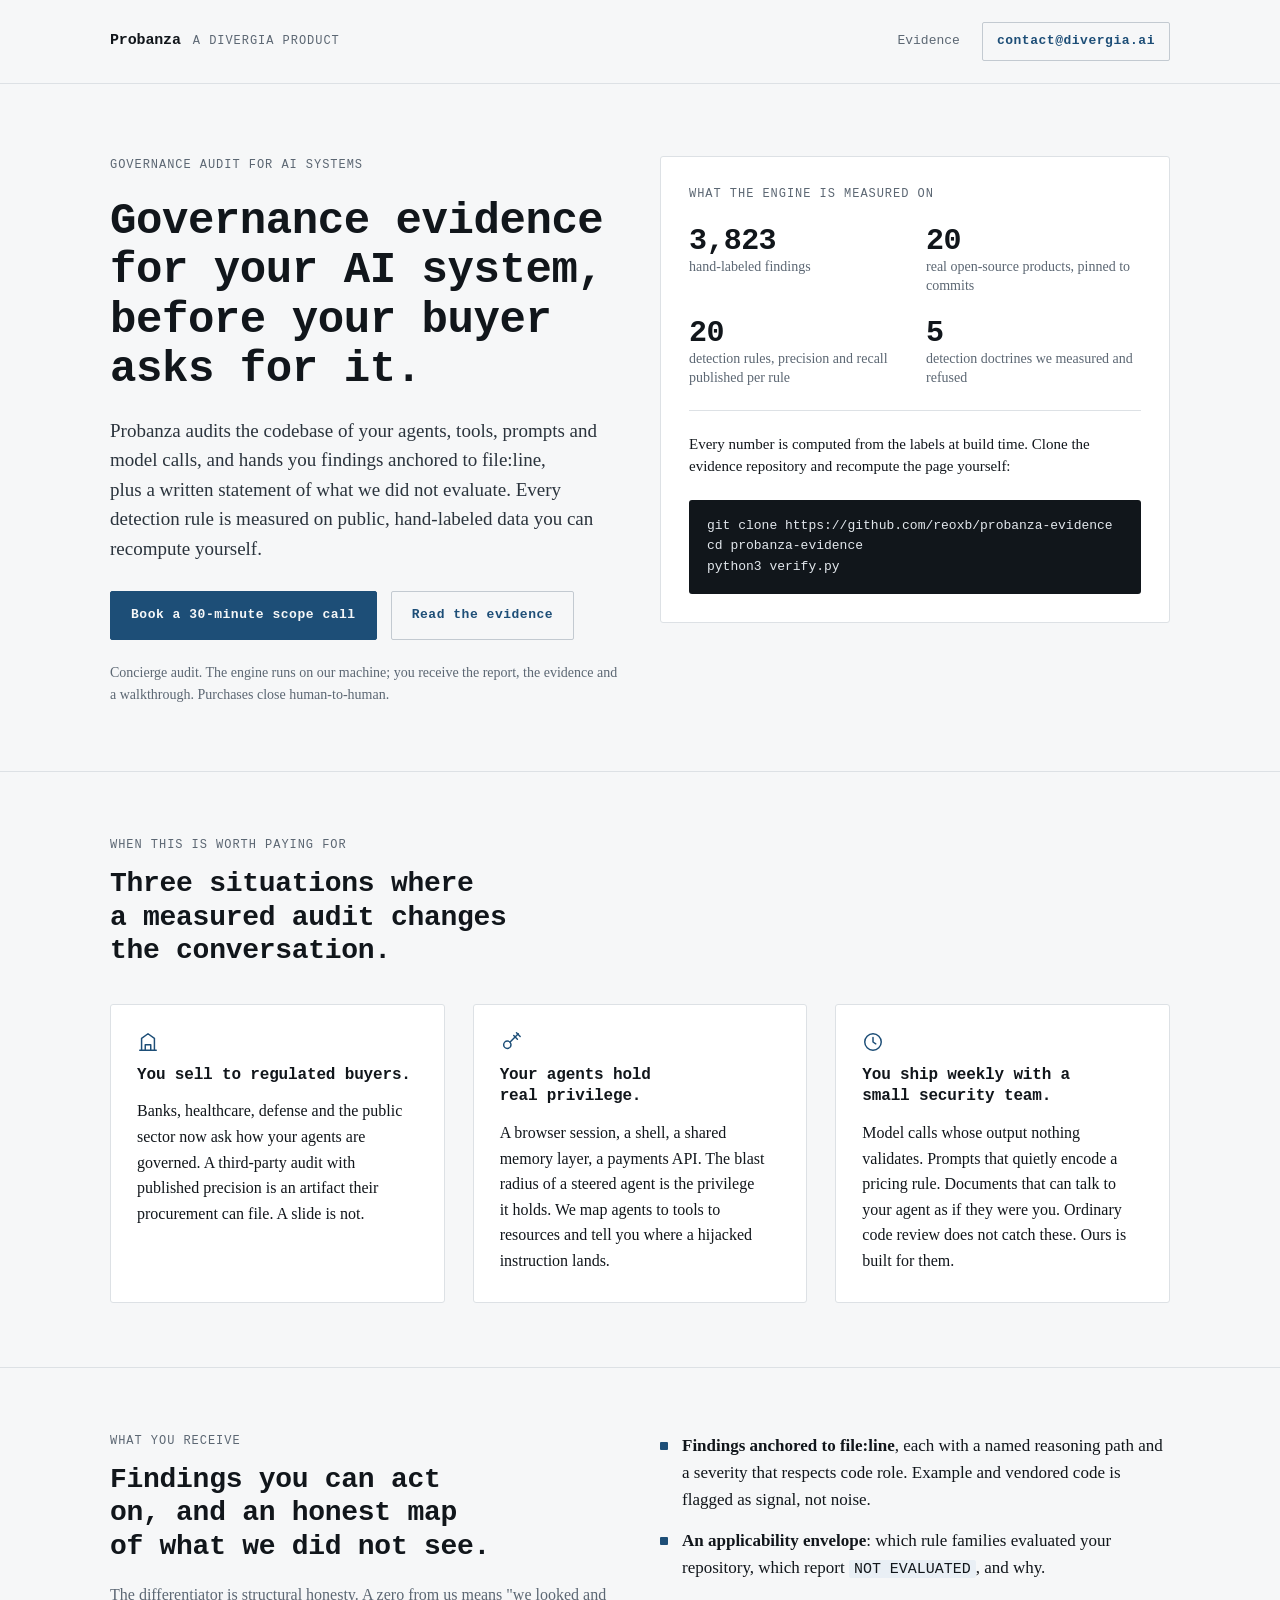
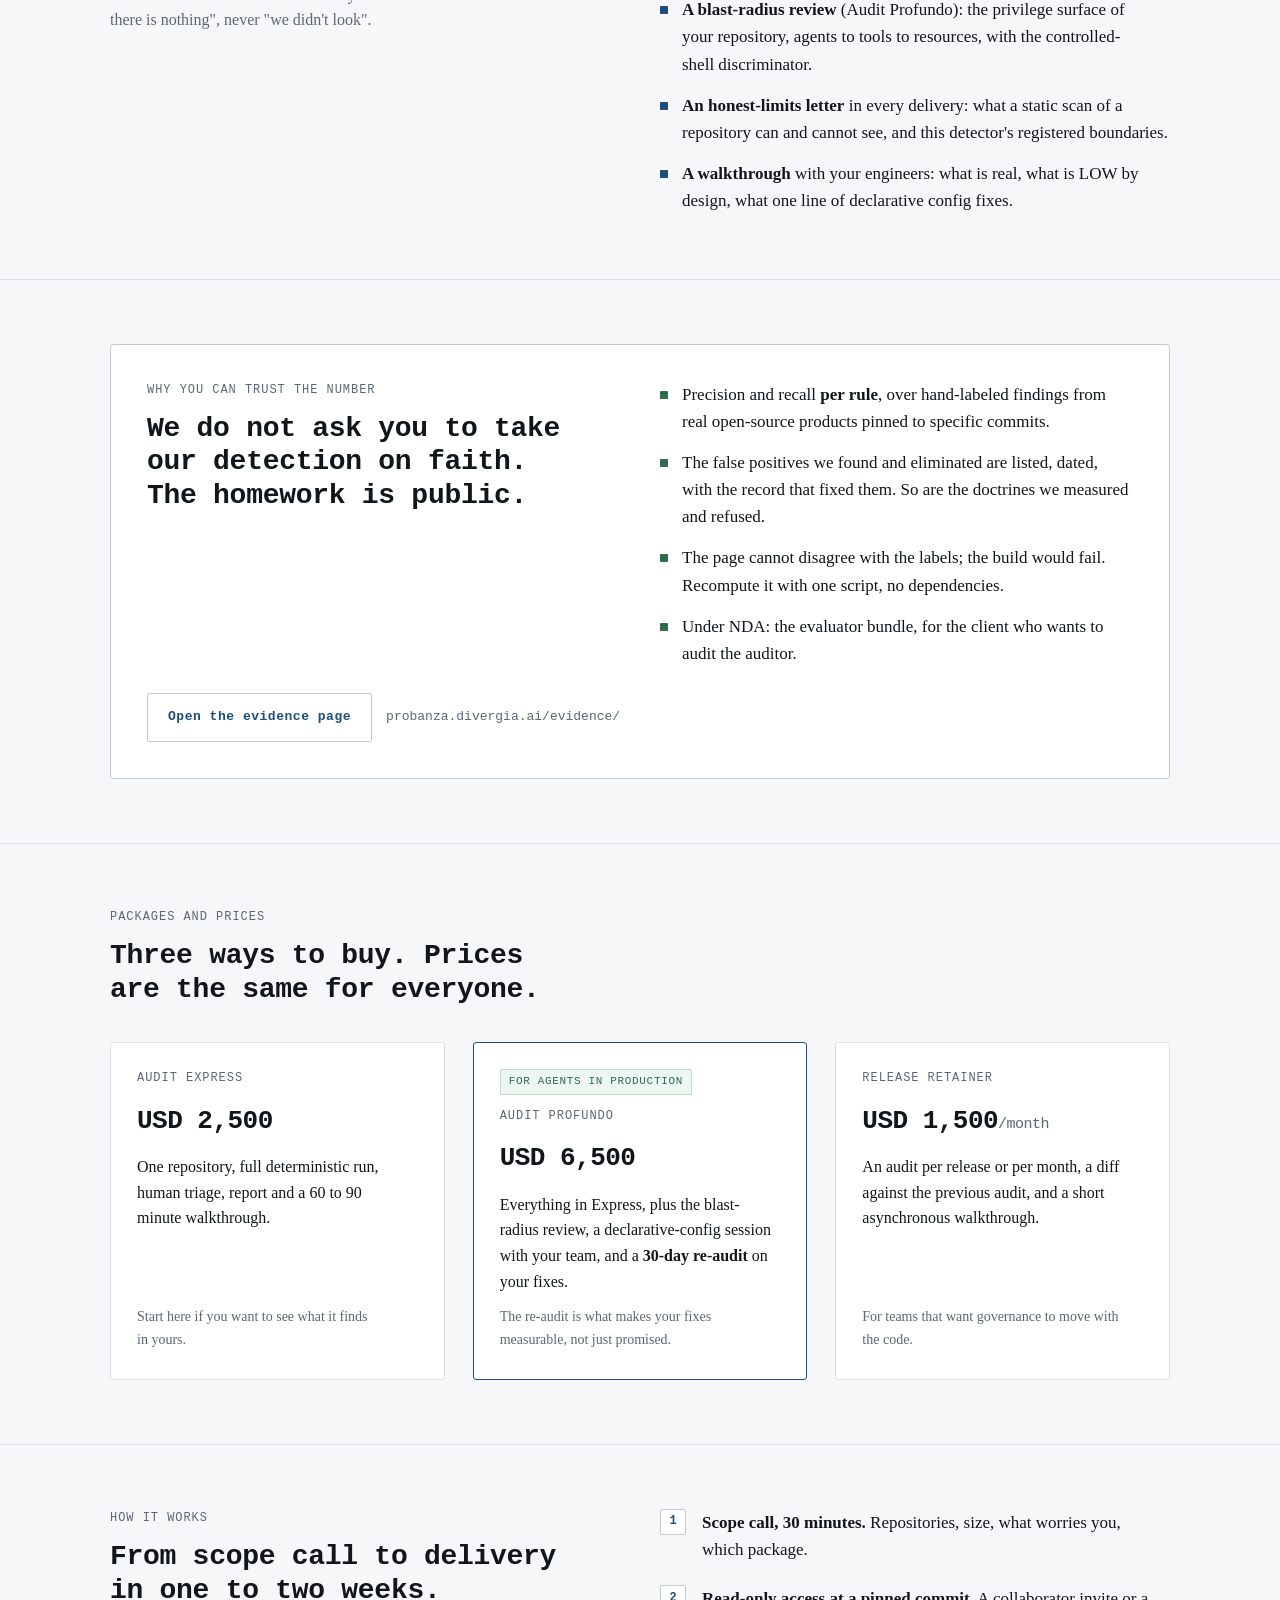
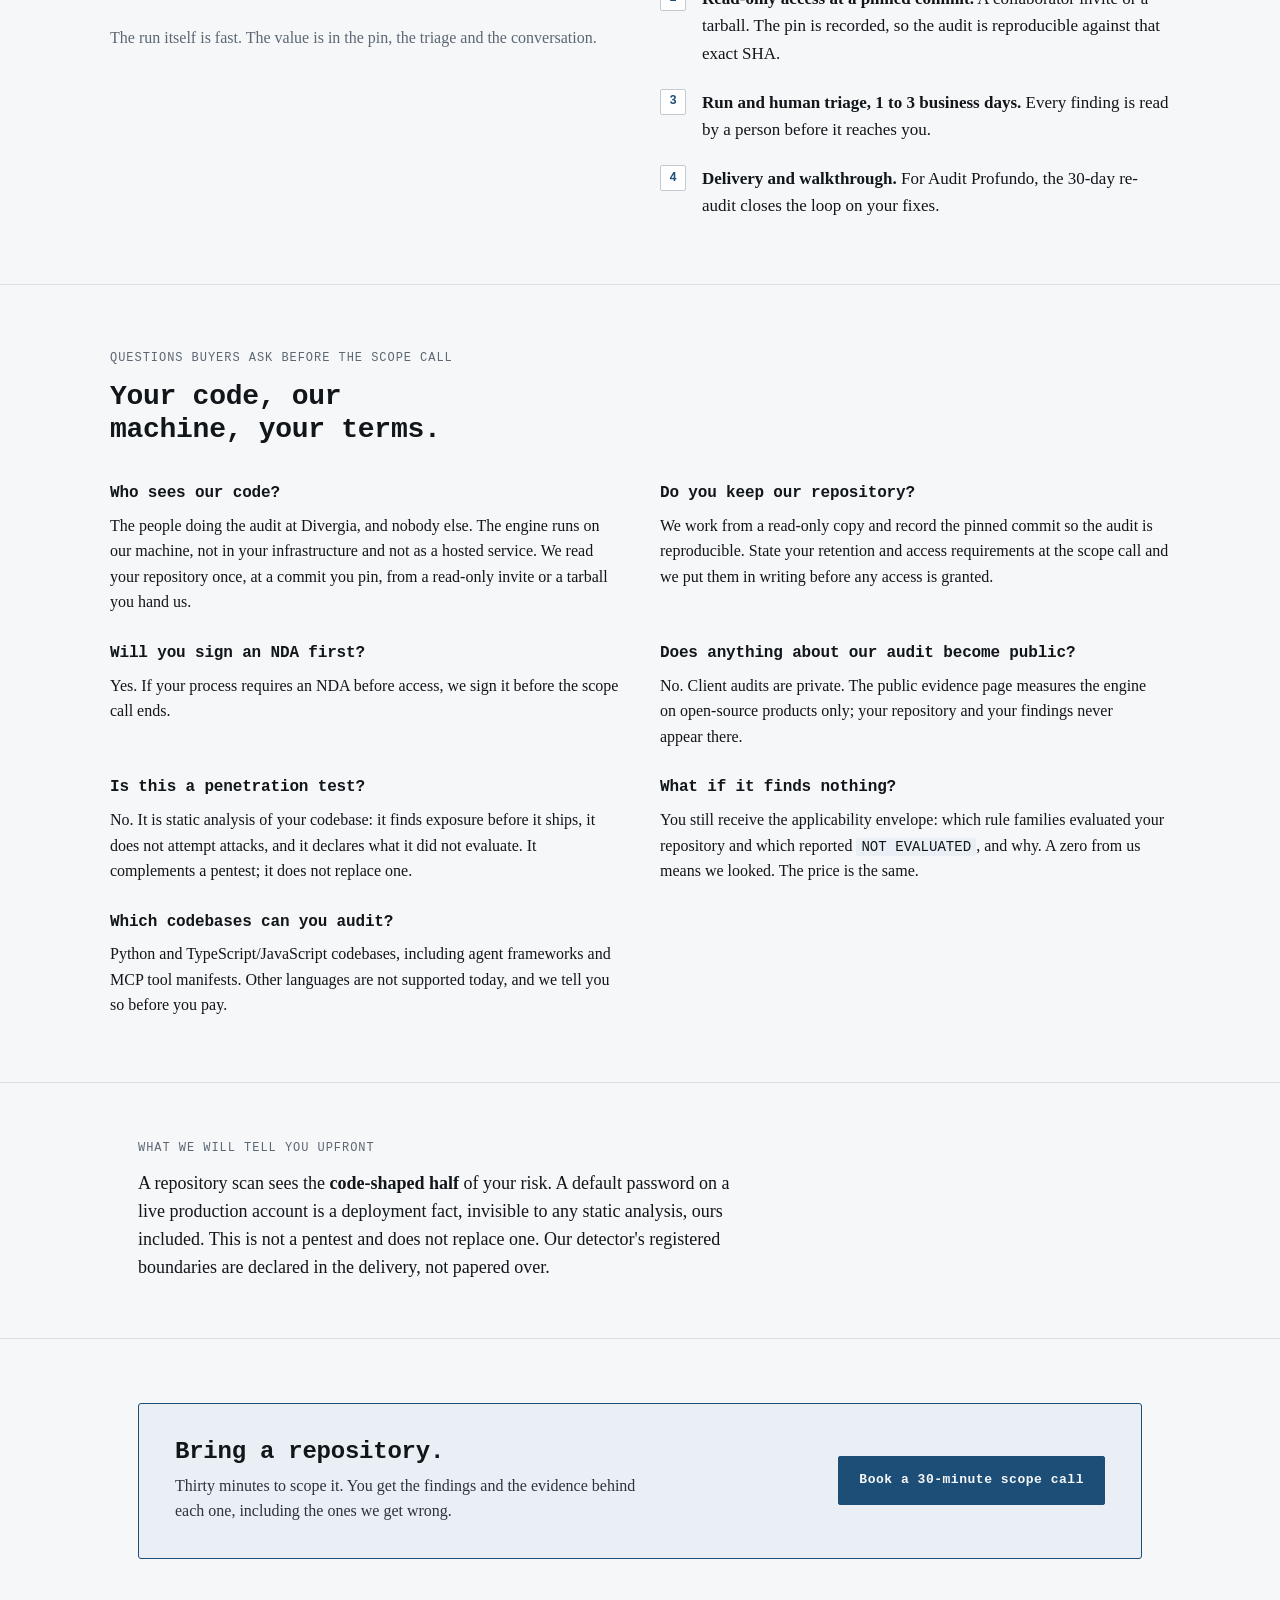
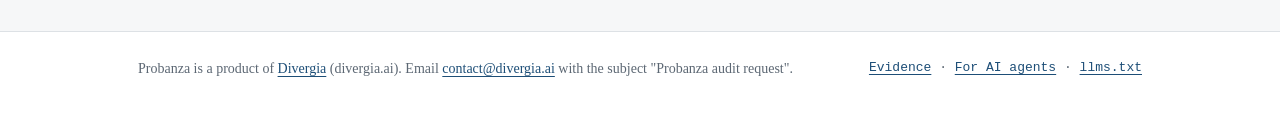
==== commit a87a17fc: "publish the Probanza validation evidence (auditor@11b9f95)" ====
--- a/index.html
+++ b/index.html
@@ -3,718 +3,284 @@
 <head>
 <meta charset="utf-8">
 <meta name="viewport" content="width=device-width, initial-scale=1">
-<meta name="color-scheme" content="light dark">
-<title>Probanza — Validation Evidence</title>
-<meta name="description" content="Measured precision and recall for a static AI-system auditor across 20 real open-source products — generated from hand-labeled data, including the doctrines we measured and refused to ship.">
+<title>Probanza — Governance audit for AI systems, a Divergia product</title>
+<meta name="description" content="A concierge governance audit of your AI system's codebase — agents, tools, prompts, model calls — with findings anchored to file:line, a written statement of what was not evaluated, and detection measured on public, hand-labeled data you can recompute.">
 <style>
-:root{
-  --ground:#F6F7F8; --surface:#FFFFFF; --ink:#11161B; --ink-muted:#5C6773;
-  --rule:#DDE1E5; --rule-strong:#C3CAD1; --accent:#1D4E77; --accent-soft:#E9EFF5;
-  --sev-critical:#A3242B; --sev-high:#9C5518; --sev-medium:#7E6410;
-  --sev-low:#4E5A66; --sev-info:#737F8B;
-  --tp:#2E6B4F; --fp:#A3242B; --fn:#9C5518;
-  --mono:ui-monospace,"SF Mono",SFMono-Regular,"IBM Plex Mono",Menlo,Consolas,monospace;
+:root{--ground:#F6F7F8;--surface:#FFFFFF;--ink:#11161B;--ink-muted:#5C6773;--accent:#1D4E77;--accent-deep:#163C5C;--accent-soft:#E9EFF5;--rule:#DDE1E5;--rule-strong:#C3CAD1;--tp:#2E6B4F;--tp-soft:#EEF6F1;--tp-rule:#BFD9CB;
   --serif:"Iowan Old Style",Charter,"Bitstream Charter","Source Serif 4",Georgia,serif;
+  --mono:ui-monospace,"SF Mono",SFMono-Regular,"IBM Plex Mono",Menlo,Consolas,monospace;}
+*{box-sizing:border-box;}
+body{margin:0;background:var(--ground);color:var(--ink);font-family:var(--serif);font-size:17px;line-height:1.6;-webkit-font-smoothing:antialiased;}
+a{color:var(--accent);text-decoration:underline;text-decoration-thickness:1px;text-underline-offset:3px;}a:hover{color:var(--ink);}
+.wrap{max-width:1060px;margin:0 auto;padding:0 28px;}
+.mono{font-family:var(--mono);}
+.eyebrow{font-family:var(--mono);font-size:12px;letter-spacing:.08em;text-transform:uppercase;color:var(--ink-muted);}
+h1,h2,h3{font-family:var(--mono);font-weight:600;letter-spacing:-.01em;margin:0;text-wrap:balance;}
+h1{font-size:clamp(30px,3.6vw,44px);line-height:1.12;}
+h2{font-size:clamp(22px,2.2vw,28px);line-height:1.2;}
+h3{font-size:16px;line-height:1.35;}
+p{margin:0;text-wrap:pretty;}
+.lede{font-size:19px;line-height:1.55;color:#2B343D;}
+.muted{color:var(--ink-muted);}
+.hair{border:0;border-top:1px solid var(--rule);margin:0;}
+.grid3{display:grid;grid-template-columns:repeat(3,minmax(0,1fr));gap:28px;}
+.grid2{display:grid;grid-template-columns:repeat(2,minmax(0,1fr));gap:40px;}
+.card{background:var(--surface);border:1px solid var(--rule);border-radius:3px;padding:26px 26px 28px;display:flex;flex-direction:column;gap:12px;}
+.card.lead{border-color:var(--accent);}
+.step{display:flex;gap:16px;align-items:flex-start;}
+.stepn{font-family:var(--mono);font-size:12px;font-weight:600;color:var(--accent);border:1px solid var(--rule-strong);border-radius:2px;min-width:26px;height:26px;display:flex;align-items:center;justify-content:center;background:var(--surface);flex:none;}
+.btn{font-family:var(--mono);font-size:13px;font-weight:600;letter-spacing:.04em;text-decoration:none;white-space:nowrap;border-radius:2px;padding:13px 20px;display:inline-flex;align-items:center;gap:10px;min-height:44px;}
+.btn-primary{color:#F6F7F8;background:var(--accent);border:1px solid var(--accent);}.btn-primary:hover{color:#FFFFFF;background:var(--accent-deep);}
+.btn-ghost{color:var(--accent);background:transparent;border:1px solid var(--rule-strong);}.btn-ghost:hover{color:var(--ink);border-color:var(--accent);}
+.btnrow{display:flex;gap:14px;align-items:center;flex-wrap:wrap;}
+.stat{display:flex;flex-direction:column;gap:2px;}
+.statn{font-family:var(--mono);font-size:30px;font-weight:600;letter-spacing:-.02em;line-height:1;}
+.statl{font-size:14px;color:var(--ink-muted);line-height:1.35;}
+.ico{width:22px;height:22px;stroke:var(--accent);fill:none;stroke-width:1.6;stroke-linecap:round;stroke-linejoin:round;flex:none;}
+.price{font-family:var(--mono);font-size:26px;font-weight:600;letter-spacing:-.02em;}
+.price small{font-size:15px;font-weight:500;color:var(--ink-muted);}
+.tag{font-family:var(--mono);font-size:11px;letter-spacing:.06em;text-transform:uppercase;color:var(--tp);border:1px solid var(--tp-rule);background:var(--tp-soft);border-radius:2px;padding:3px 8px;align-self:flex-start;}
+ul.list{margin:0;padding:0;list-style:none;display:flex;flex-direction:column;gap:14px;}
+ul.list li{display:flex;gap:14px;align-items:flex-start;}
+.dot{width:8px;height:8px;border-radius:1px;background:var(--accent);flex:none;margin-top:10px;}
+.dot.tp{background:var(--tp);}
+code{font-family:var(--mono);font-size:.88em;background:var(--accent-soft);border-radius:2px;padding:1px 5px;}
+pre.codeblock{font-family:var(--mono);font-size:13px;line-height:1.6;background:#11161B;color:#E2E7EC;border-radius:3px;padding:16px 18px;margin:0;overflow:auto;}
+.section{padding:64px 0;}
+.faq{display:grid;grid-template-columns:repeat(2,minmax(0,1fr));gap:28px 40px;}
+.faq div{display:flex;flex-direction:column;gap:8px;}
+.faq p{font-size:16px;}
+.topbar{display:flex;align-items:center;justify-content:space-between;gap:20px;padding:22px 0;}
+.cta{border:1px solid var(--accent);border-radius:3px;background:var(--accent-soft);padding:34px 36px;display:flex;align-items:center;justify-content:space-between;gap:24px;flex-wrap:wrap;}
+footer.foot{border-top:1px solid var(--rule);background:var(--surface);}
+footer.foot .wrap{padding:26px 28px 34px;display:flex;justify-content:space-between;gap:20px;flex-wrap:wrap;font-size:14px;color:var(--ink-muted);}
+@media (max-width:720px){
+  .grid3,.grid2,.faq{grid-template-columns:repeat(1,minmax(0,1fr));gap:20px;}
+  .wrap{padding:0 20px;}
+  body{font-size:16px;}
+  .btnrow{flex-direction:column;align-items:stretch;}
+  .btn{justify-content:center;}
+  .section{padding:48px 0;}
+  .cta{padding:26px 22px;}
 }
-@media (prefers-color-scheme:dark){
-  :root{
-    --ground:#0F1317; --surface:#171C22; --ink:#E2E7EC; --ink-muted:#8A97A4;
-    --rule:#262D35; --rule-strong:#3A434D; --accent:#79ADD6; --accent-soft:#1A2833;
-    --sev-critical:#E07178; --sev-high:#D99356; --sev-medium:#C7A85A;
-    --sev-low:#94A0AC; --sev-info:#7C8794;
-    --tp:#6FB392; --fp:#E07178; --fn:#D99356;
-  }
-}
-:root[data-theme="dark"]{
-  --ground:#0F1317; --surface:#171C22; --ink:#E2E7EC; --ink-muted:#8A97A4;
-  --rule:#262D35; --rule-strong:#3A434D; --accent:#79ADD6; --accent-soft:#1A2833;
-  --sev-critical:#E07178; --sev-high:#D99356; --sev-medium:#C7A85A;
-  --sev-low:#94A0AC; --sev-info:#7C8794;
-  --tp:#6FB392; --fp:#E07178; --fn:#D99356;
-}
-:root[data-theme="light"]{
-  --ground:#F6F7F8; --surface:#FFFFFF; --ink:#11161B; --ink-muted:#5C6773;
-  --rule:#DDE1E5; --rule-strong:#C3CAD1; --accent:#1D4E77; --accent-soft:#E9EFF5;
-  --sev-critical:#A3242B; --sev-high:#9C5518; --sev-medium:#7E6410;
-  --sev-low:#4E5A66; --sev-info:#737F8B;
-  --tp:#2E6B4F; --fp:#A3242B; --fn:#9C5518;
-}
-
-*,*::before,*::after{box-sizing:border-box;}
-body{margin:0;}
-body{background:var(--ground);color:var(--ink);font-family:var(--serif);
-  font-size:17px;line-height:1.62;-webkit-font-smoothing:antialiased;}
-.wrap{max-width:1060px;margin-inline:auto;padding:clamp(28px,5vw,72px) clamp(20px,4vw,40px) 96px;}
-.prose{max-width:68ch;}
-p{margin:0 0 1.05em;}
-a{color:var(--accent);text-underline-offset:3px;text-decoration-thickness:1px;}
-a:focus-visible,button:focus-visible{outline:2px solid var(--accent);outline-offset:3px;border-radius:2px;}
-strong{font-weight:700;}
-em{font-style:italic;}
-
-.mono,code,.rec,.eyebrow,th,td,.fig-n,.stamp,.sev,.mix-key{font-family:var(--mono);}
-code{font-size:.86em;background:var(--accent-soft);padding:.1em .34em;border-radius:2px;
-  word-break:break-word;}
-
-/* --- masthead: the record is machine-set, the argument is authored --------- */
-.mast{border-top:2px solid var(--ink);padding-top:18px;margin-bottom:44px;}
-.mast h1{font-family:var(--mono);font-size:clamp(24px,3.4vw,34px);line-height:1.18;
-  letter-spacing:-.01em;font-weight:600;margin:0 0 6px;text-wrap:balance;}
-.mast .sub{font-size:16px;color:var(--ink-muted);max-width:60ch;margin:0 0 22px;}
-.stamp{display:inline-block;font-size:11.5px;letter-spacing:.09em;text-transform:uppercase;
-  color:var(--accent);border:1px solid var(--accent);border-radius:2px;padding:5px 9px;}
-
-.figs{display:flex;flex-wrap:wrap;gap:28px 42px;margin-top:26px;padding-top:22px;
-  border-top:1px solid var(--rule);}
-.fig-n{font-size:26px;font-weight:600;font-variant-numeric:tabular-nums;line-height:1.1;}
-.fig-l{font-family:var(--mono);font-size:11px;letter-spacing:.08em;text-transform:uppercase;
-  color:var(--ink-muted);margin-top:5px;}
-
-/* --- the abstract: plain language, before the dense results ---------------- */
-.risk{display:grid;grid-template-columns:1fr auto;gap:7px 30px;align-items:baseline;
-  padding:24px 0;border-bottom:1px solid var(--rule);}
-.risk:last-of-type{border-bottom:none;padding-bottom:6px;}
-.risk h4{font-family:var(--mono);font-size:14.5px;font-weight:600;margin:0;
-  letter-spacing:.01em;line-height:1.42;text-wrap:balance;}
-.risk-n{font-family:var(--mono);font-size:23px;font-weight:600;line-height:1;
-  font-variant-numeric:tabular-nums;white-space:nowrap;text-align:right;}
-.risk-n small{display:block;font-size:10px;font-weight:400;letter-spacing:.08em;
-  text-transform:uppercase;color:var(--ink-muted);margin-top:6px;}
-.risk-b{grid-column:1;font-size:15.5px;color:var(--ink-muted);max-width:62ch;margin:0;}
-.risk-m{grid-column:1/-1;font-family:var(--mono);font-size:11px;color:var(--ink-muted);
-  letter-spacing:.03em;margin:5px 0 0;line-height:1.7;}
-.risk-m b{color:var(--ink);font-weight:600;}
-
-.gloss{display:grid;grid-template-columns:auto 1fr;gap:10px 22px;margin:22px 0 0;
-  font-size:15.5px;align-items:baseline;}
-.gloss dt{font-family:var(--mono);font-size:12px;font-weight:600;letter-spacing:.04em;
-  white-space:nowrap;}
-.gloss dd{margin:0;color:var(--ink-muted);}
-
-/* --- sections ------------------------------------------------------------- */
-.sec{margin-top:64px;}
-.sec-head{display:flex;align-items:baseline;justify-content:space-between;gap:20px;
-  border-bottom:1px solid var(--rule-strong);padding-bottom:9px;margin-bottom:26px;flex-wrap:wrap;}
-h2{font-family:var(--mono);font-size:15px;font-weight:600;letter-spacing:.06em;
-  text-transform:uppercase;margin:0;text-wrap:balance;}
-.rec{font-size:11.5px;letter-spacing:.05em;color:var(--ink-muted);white-space:nowrap;}
-a.rec,.rec a{color:var(--accent);text-decoration:none;border-bottom:1px solid transparent;}
-a.rec:hover,.rec a:hover{border-bottom-color:var(--accent);}
-h3{font-family:var(--mono);font-size:14px;font-weight:600;margin:38px 0 12px;
-  letter-spacing:.02em;text-wrap:balance;}
-
-/* --- data panels ---------------------------------------------------------- */
-.panel{width:100%;overflow-x:auto;margin:22px 0 8px;
-  border:1px solid var(--rule);border-radius:3px;background:var(--surface);}
-table{border-collapse:collapse;width:100%;font-size:13px;}
-th,td{padding:9px 13px;text-align:left;white-space:nowrap;
-  border-bottom:1px solid var(--rule);font-variant-numeric:tabular-nums;}
-th{font-size:10.5px;letter-spacing:.08em;text-transform:uppercase;color:var(--ink-muted);
-  font-weight:600;background:var(--ground);position:sticky;top:0;}
-tbody tr:last-child td{border-bottom:none;}
-td.num,th.num{text-align:right;}
-.rule-id{font-size:12px;font-weight:600;}
-.val{font-weight:700;}
-.was{color:var(--ink-muted);}
-.arrow{color:var(--ink-muted);padding:0 3px;}
-
-/* labeled-set shape: the proportion of TP/FP/FN in what we hand-labeled */
-.mix{display:flex;width:74px;height:6px;border-radius:1px;overflow:hidden;
-  background:var(--rule);}
-.mix i{display:block;}
-.mix .m-tp{background:var(--tp);}
-.mix .m-fp{background:var(--fp);}
-.mix .m-fn{background:var(--fn);}
-.mix-key{display:flex;gap:16px;flex-wrap:wrap;font-size:11px;color:var(--ink-muted);
-  margin:10px 0 0;letter-spacing:.03em;}
-.mix-key span{display:inline-flex;align-items:center;gap:6px;}
-.dot{width:8px;height:8px;border-radius:1px;display:inline-block;}
-
-/* --- severity ladder ------------------------------------------------------ */
-.ladder{display:grid;gap:1px;background:var(--rule);border:1px solid var(--rule);
-  border-radius:3px;overflow:hidden;margin:22px 0;}
-.rung{display:grid;grid-template-columns:88px 1fr auto;gap:16px;align-items:center;
-  background:var(--surface);padding:11px 14px;}
-.sev{font-size:11px;letter-spacing:.09em;text-transform:uppercase;font-weight:600;}
-.sev::before{content:"";display:inline-block;width:8px;height:8px;border-radius:1px;
-  margin-right:8px;vertical-align:middle;background:currentColor;}
-.s-critical{color:var(--sev-critical);} .s-high{color:var(--sev-high);}
-.s-medium{color:var(--sev-medium);} .s-low{color:var(--sev-low);}
-.s-info{color:var(--sev-info);}
-.rung-d{font-size:14px;color:var(--ink-muted);}
-.rung-n{font-family:var(--mono);font-size:13px;font-variant-numeric:tabular-nums;
-  font-weight:600;}
-.rung-n.zero{color:var(--ink-muted);font-weight:400;}
-
-/* --- the negative record -------------------------------------------------- */
-.reject{border-left:2px solid var(--rule-strong);padding:2px 0 2px 20px;margin:24px 0;}
-.reject h4{font-family:var(--mono);font-size:13.5px;font-weight:600;margin:0 0 7px;
-  line-height:1.42;text-wrap:balance;}
-.reject p{font-size:15.5px;color:var(--ink-muted);margin:0;max-width:64ch;}
-.reject .rec{display:block;margin-bottom:5px;}
-
-/* --- the registered miss: a boundary stated, with the code ----------------- */
-.miss{border:1px solid var(--rule);border-radius:3px;background:var(--surface);
-  padding:20px 22px;margin:24px 0;}
-.miss-h{display:flex;align-items:baseline;justify-content:space-between;gap:14px;
-  flex-wrap:wrap;padding-bottom:12px;border-bottom:1px solid var(--rule);}
-.miss-site{font-family:var(--mono);font-size:12.5px;font-weight:600;}
-.miss pre{margin:16px 0 0;}
-.miss dt{font-family:var(--mono);font-size:10.5px;letter-spacing:.09em;font-weight:600;
-  text-transform:uppercase;color:var(--ink-muted);margin-top:18px;}
-.miss dd{margin:6px 0 0;font-size:15.5px;color:var(--ink-muted);max-width:66ch;}
-.miss dd strong{color:var(--ink);font-weight:600;}
-.miss dl{margin:0;}
-
-/* --- focus ratio ---------------------------------------------------------- */
-.focus{display:flex;flex-wrap:wrap;align-items:flex-end;gap:0;margin:24px 0 6px;
-  border:1px solid var(--rule);border-radius:3px;background:var(--surface);overflow:hidden;}
-.focus-cell{flex:1 1 130px;padding:16px 18px;border-right:1px solid var(--rule);}
-.focus-cell:last-child{border-right:none;}
-.focus-n{font-family:var(--mono);font-size:24px;font-weight:600;line-height:1;
-  font-variant-numeric:tabular-nums;}
-.focus-l{font-family:var(--mono);font-size:10px;letter-spacing:.08em;text-transform:uppercase;
-  color:var(--ink-muted);margin-top:7px;line-height:1.5;}
-.focus-cell.out .focus-n{color:var(--accent);}
-
-/* --- the one commercial moment: stated once, in the page's own voice ------- */
-.cta{display:flex;flex-wrap:wrap;align-items:center;justify-content:space-between;gap:20px;
-  border:1px solid var(--accent);border-radius:3px;background:var(--accent-soft);
-  padding:22px 24px;margin:26px 0 6px;}
-.cta-h{font-family:var(--mono);font-size:14.5px;font-weight:600;margin:0 0 6px;
-  color:var(--ink);letter-spacing:.01em;}
-.cta-b{font-size:15px;color:var(--ink-muted);margin:0;max-width:52ch;}
-.cta-a{font-family:var(--mono);font-size:12.5px;font-weight:600;letter-spacing:.04em;
-  text-decoration:none;white-space:nowrap;color:var(--ground);background:var(--accent);
-  border:1px solid var(--accent);border-radius:2px;padding:11px 18px;}
-.cta-a:hover{filter:brightness(1.12);}
-@media (max-width:640px){.cta{flex-direction:column;align-items:stretch;}
-  .cta-a{text-align:center;}}
-
-.note{background:var(--accent-soft);border:1px solid var(--rule);border-radius:3px;
-  padding:18px 20px;margin:26px 0;font-size:15.5px;}
-.note p:last-child{margin-bottom:0;}
-.note .lead{font-family:var(--mono);font-size:11px;letter-spacing:.09em;
-  text-transform:uppercase;color:var(--accent);margin:0 0 8px;font-weight:600;}
-
-ul{margin:0 0 1.05em;padding-left:1.15em;}
-li{margin-bottom:.42em;}
-
-pre{background:var(--surface);border:1px solid var(--rule);border-radius:3px;
-  padding:15px 17px;overflow-x:auto;margin:20px 0;}
-pre code{background:none;padding:0;font-size:12.5px;line-height:1.75;}
-
-.foot{margin-top:80px;padding-top:20px;border-top:1px solid var(--rule);
-  font-size:13px;color:var(--ink-muted);}
-.foot .mono{font-size:12px;}
-
-@media (max-width:640px){
-  body{font-size:16px;}
-  .rung{grid-template-columns:78px 1fr;row-gap:4px;}
-  .rung-n{grid-column:2;}
-  .figs{gap:20px 30px;}
-  .risk{grid-template-columns:1fr;gap:10px;}
-  .risk-n{text-align:left;order:-1;font-size:20px;}
-  .risk-n small{display:inline;margin-left:8px;font-size:10px;}
-  .gloss{grid-template-columns:1fr;gap:3px 0;}
-  .gloss dd{margin-bottom:11px;}
-}
-@media (prefers-reduced-motion:reduce){*{animation:none!important;transition:none!important;}}
 </style>
 </head>
 <body>
-<div class="wrap">
-<header class="mast">
-  <h1>Probanza — Validation Evidence</h1>
-  <p class="sub">A static auditor for AI systems. What it detects, how well, on what — and what it deliberately does not claim.</p>
-  <span class="stamp">Generated from labeled data · drift fails the build</span>
-  <div class="figs">
-    <div><div class="fig-n">3823</div><div class="fig-l">Hand-labeled findings</div></div>
-    <div><div class="fig-n">20</div><div class="fig-l">Real products, pinned</div></div>
-    <div><div class="fig-n">20</div><div class="fig-l">Rules measured</div></div>
-    <div><div class="fig-n">5</div><div class="fig-l">Doctrines refused</div></div>
-  </div>
-</header>
-<section class="sec">
-  <div class="sec-head"><h2>In plain terms</h2><span class="rec">what it finds, and why it matters</span></div>
-  <div class="prose">
-    <p>An AI system fails in ways ordinary code review does not catch. Probanza reads a codebase and finds those places <strong>before they ship</strong>.</p>
-    <p>It is a <em>static auditor</em>: it finds the exposure, it does not stop an attack. Every count below is what it found in <strong>real, shipping open-source products</strong> — hand-labeled, one finding at a time.</p>
-  </div>
-<div class="risk">
-  <h4>It can be steered by the content it reads</h4>
-  <span class="risk-n">28<small>found</small></span>
-  <p class="risk-b">If your assistant summarizes a web page, a support ticket, or an uploaded document, whoever wrote that text can hide instructions inside it. Probanza finds the places where outside text reaches the model's own instructions with nothing separating the two — the boundary that stops a retrieved document from talking to your agent as if it were you.</p>
-  <p class="risk-m">Found across <b>6</b> real products. Measured by PROMPT_INJECTION_UNTRUSTED_BLENDING · PROMPT_INJECTION_SECRECY_POLICY · PROMPT_INJECTION_CROSSFILE_BLENDING — precision <b>1.000</b>.</p>
+<div class="wrap topbar">
+  <div style="display:flex;align-items:baseline;gap:12px">
+    <span class="mono" style="font-size:15px;font-weight:600;letter-spacing:-.01em">Probanza</span>
+    <span class="eyebrow">a Divergia product</span>
+  </div>
+  <div style="display:flex;align-items:center;gap:22px">
+    <a href="https://probanza.divergia.ai/evidence/" class="mono" style="font-size:13px;text-decoration:none;color:#5C6773">Evidence</a>
+    <a href="mailto:contact@divergia.ai?subject=Probanza%20audit%20request" class="btn btn-ghost" style="min-height:38px;padding:8px 14px">contact@divergia.ai</a>
+  </div>
 </div>
-<div class="risk">
-  <h4>Its answers are trusted without being checked</h4>
-  <span class="risk-n">1254<small>found</small></span>
-  <p class="risk-b">A model's output flows onward into a database write, a workflow, another API call — with nothing verifying it is even the right shape. Probanza finds those unguarded hand-offs: the model calls and prompts whose result no schema, validator, or parser ever inspects.</p>
-  <p class="risk-m">Found across <b>11</b> real products. Measured by AI_MODEL_CALL_WITHOUT_VALIDATOR · PROMPT_MISSING_STRUCTURED_OUTPUT · AI_PROMPT_WITHOUT_VALIDATOR — precision <b>0.991</b>.</p>
-</div>
-<div class="risk">
-  <h4>Business decisions are hiding inside prompts</h4>
-  <span class="risk-n">6<small>found</small></span>
-  <p class="risk-b">Pricing thresholds, eligibility rules and scoring formulas written into a prompt are decided by a language model — differently each time, with no audit trail, and invisible to the tests that cover your code. Probanza finds the rules that drifted out of your codebase and into English.</p>
-  <p class="risk-m">Found across <b>4</b> real products. Measured by PROMPT_CONTAINS_DETERMINISTIC_FORMULA — precision <b>1.000</b>.</p>
-</div>
-<div class="risk">
-  <h4>Ordinary exposure, ranked by what it actually costs you</h4>
-  <span class="risk-n">58<small>found</small></span>
-  <p class="risk-b">Hardcoded credentials, unsafe evaluation, shell execution — the familiar risks, with the familiar problem: a scanner that shouts about every one of them trains your team to ignore all of them. Probanza detects each, then classifies what kind it is, so a key your vendor publishes on purpose never arrives wearing the same red as a leaked one.</p>
-  <p class="risk-m">Found across <b>3</b> real products. Measured by HARDCODED_CREDENTIALS · UNSAFE_EVAL_USAGE · SHELL_EXECUTION — precision <b>1.000</b>. Of the 17 credentials it found across these products, 0 are security incidents.</p>
-</div>
-<h3>Reading the numbers</h3>
-  <div class="prose"><p>The tables below use the vocabulary of detection measurement. It decodes to four ideas:</p></div>
-  <dl class="gloss">
-    <dt>True positive</dt><dd>The tool flagged something, and it was real.</dd>
-    <dt>False positive</dt><dd>The tool flagged something that was <em>not</em> a problem. This is the number that decides whether your team trusts the tool or learns to ignore it.</dd>
-    <dt>False negative</dt><dd>A real problem the tool <em>missed</em>.</dd>
-    <dt>Precision</dt><dd>Of everything it flagged, how much was real.</dd>
-    <dt>Recall</dt><dd>Of everything real, how much it caught. Both run 0 to 1; higher is better.</dd>
-  </dl>
-  <div class="prose"><p>A tool can look perfect by flagging almost nothing — high precision, terrible recall — or by flagging everything, which is perfect recall and unusable noise. Both numbers are published here for every rule, which is the only way either one means anything.</p></div>
-</section>
-<section class="sec">
-  <div class="sec-head"><h2>Measured detection quality</h2><span class="rec">precision · recall · labeled n</span></div>
-  <div class="prose"><p>Every number is computed from hand-labeled CSVs at build time. None is transcribed by a person, and the build fails if this page drifts from the labels. That is not fastidiousness: prose <em>did</em> drift here once, and it hid a real false positive.</p></div>
-  <div class="panel">
-    <table>
-      <thead><tr>
-        <th>Rule</th><th class="num">TP</th><th class="num">FP</th><th class="num">FN</th>
-        <th>Labeled set</th><th class="num">Precision</th><th class="num">Recall</th>
-        <th class="num">n</th><th>Record</th>
-      </tr></thead>
-      <tbody>
-<tr>
-  <td class="rule-id">ACCESS_CONTROL_UNSCOPED_OBJECT_LOOKUP</td>
-  <td class="num">19</td><td class="num">0</td><td class="num">0</td>
-  <td><span class="mix" role="img" aria-label="19 true positives, 0 false positives, 0 false negatives"><i class="m-tp" style="flex:19"></i><i class="m-fp" style="flex:0"></i><i class="m-fn" style="flex:0"></i></span></td>
-  <td class="num"><span class="val">1.000</span></td><td class="num">1.000</td><td class="num">19</td>
-  <td class="rec"><a href="#tiers">2026-07-13l · bundle</a></td>
-</tr>
-<tr>
-  <td class="rule-id">AI_AGENT_SHELL_WITHOUT_APPROVAL</td>
-  <td class="num">1</td><td class="num">5</td><td class="num">1</td>
-  <td><span class="mix" role="img" aria-label="1 true positives, 5 false positives, 1 false negatives"><i class="m-tp" style="flex:1"></i><i class="m-fp" style="flex:5"></i><i class="m-fn" style="flex:1"></i></span></td>
-  <td class="num"><span class="was">0.167</span><span class="arrow">→</span><span class="val">1.000</span></td><td class="num">0.500</td><td class="num">7</td>
-  <td class="rec"><a href="#tiers">2026-07-14r · bundle</a></td>
-</tr>
-<tr>
-  <td class="rule-id">AI_MODEL_CALL_WITHOUT_VALIDATOR</td>
-  <td class="num">1200</td><td class="num">9</td><td class="num">4</td>
-  <td><span class="mix" role="img" aria-label="1200 true positives, 9 false positives, 4 false negatives"><i class="m-tp" style="flex:1200"></i><i class="m-fp" style="flex:9"></i><i class="m-fn" style="flex:4"></i></span></td>
-  <td class="num"><span class="val">0.993</span></td><td class="num">0.997</td><td class="num">1213</td>
-  <td class="rec"><a href="https://github.com/reoxb/probanza-evidence/blob/main/validation/2026-07-14u/VALIDATION_RECORD.md">2026-07-14u</a></td>
-</tr>
-<tr>
-  <td class="rule-id">AI_PROMPT_WITHOUT_VALIDATOR</td>
-  <td class="num">22</td><td class="num">2</td><td class="num">0</td>
-  <td><span class="mix" role="img" aria-label="22 true positives, 2 false positives, 0 false negatives"><i class="m-tp" style="flex:22"></i><i class="m-fp" style="flex:2"></i><i class="m-fn" style="flex:0"></i></span></td>
-  <td class="num"><span class="was">0.917</span><span class="arrow">→</span><span class="val">0.917</span></td><td class="num">1.000</td><td class="num">24</td>
-  <td class="rec"><a href="#tiers">2026-07-13f · bundle</a></td>
-</tr>
-<tr>
-  <td class="rule-id">HARDCODED_CREDENTIALS</td>
-  <td class="num">17</td><td class="num">53</td><td class="num">0</td>
-  <td><span class="mix" role="img" aria-label="17 true positives, 53 false positives, 0 false negatives"><i class="m-tp" style="flex:17"></i><i class="m-fp" style="flex:53"></i><i class="m-fn" style="flex:0"></i></span></td>
-  <td class="num"><span class="was">0.243</span><span class="arrow">→</span><span class="val">1.000</span></td><td class="num">1.000</td><td class="num">70</td>
-  <td class="rec"><a href="https://github.com/reoxb/probanza-evidence/blob/main/validation/2026-07-12c/VALIDATION_RECORD.md">2026-07-12c</a></td>
-</tr>
-<tr>
-  <td class="rule-id">PROMPT_CONTAINS_DETERMINISTIC_FORMULA</td>
-  <td class="num">6</td><td class="num">0</td><td class="num">0</td>
-  <td><span class="mix" role="img" aria-label="6 true positives, 0 false positives, 0 false negatives"><i class="m-tp" style="flex:6"></i><i class="m-fp" style="flex:0"></i><i class="m-fn" style="flex:0"></i></span></td>
-  <td class="num"><span class="val">1.000</span></td><td class="num">1.000</td><td class="num">6</td>
-  <td class="rec"><a href="https://github.com/reoxb/probanza-evidence/blob/main/validation/2026-07-14u/VALIDATION_RECORD.md">2026-07-14u</a></td>
-</tr>
-<tr>
-  <td class="rule-id">PROMPT_INJECTION_CROSSFILE_BLENDING</td>
-  <td class="num">24</td><td class="num">0</td><td class="num">1</td>
-  <td><span class="mix" role="img" aria-label="24 true positives, 0 false positives, 1 false negatives"><i class="m-tp" style="flex:24"></i><i class="m-fp" style="flex:0"></i><i class="m-fn" style="flex:1"></i></span></td>
-  <td class="num"><span class="val">1.000</span></td><td class="num">0.960</td><td class="num">25</td>
-  <td class="rec"><a href="#tiers">2026-07-13n · bundle</a></td>
-</tr>
-<tr>
-  <td class="rule-id">PROMPT_INJECTION_SECRECY_POLICY</td>
-  <td class="num">3</td><td class="num">0</td><td class="num">0</td>
-  <td><span class="mix" role="img" aria-label="3 true positives, 0 false positives, 0 false negatives"><i class="m-tp" style="flex:3"></i><i class="m-fp" style="flex:0"></i><i class="m-fn" style="flex:0"></i></span></td>
-  <td class="num"><span class="val">1.000</span></td><td class="num">1.000</td><td class="num">3</td>
-  <td class="rec"><a href="#tiers">2026-07-12j · bundle</a></td>
-</tr>
-<tr>
-  <td class="rule-id">PROMPT_INJECTION_UNTRUSTED_BLENDING</td>
-  <td class="num">1</td><td class="num">0</td><td class="num">0</td>
-  <td><span class="mix" role="img" aria-label="1 true positives, 0 false positives, 0 false negatives"><i class="m-tp" style="flex:1"></i><i class="m-fp" style="flex:0"></i><i class="m-fn" style="flex:0"></i></span></td>
-  <td class="num"><span class="val">1.000</span></td><td class="num">1.000</td><td class="num">1</td>
-  <td class="rec"><a href="#tiers">2026-07-12j · bundle</a></td>
-</tr>
-<tr>
-  <td class="rule-id">PROMPT_MISSING_STRUCTURED_OUTPUT</td>
-  <td class="num">32</td><td class="num">2</td><td class="num">0</td>
-  <td><span class="mix" role="img" aria-label="32 true positives, 2 false positives, 0 false negatives"><i class="m-tp" style="flex:32"></i><i class="m-fp" style="flex:2"></i><i class="m-fn" style="flex:0"></i></span></td>
-  <td class="num"><span class="val">0.941</span></td><td class="num">1.000</td><td class="num">34</td>
-  <td class="rec"><a href="https://github.com/reoxb/probanza-evidence/blob/main/validation/2026-07-14u/VALIDATION_RECORD.md">2026-07-14u</a></td>
-</tr>
-<tr>
-  <td class="rule-id">SHELL_EXECUTION</td>
-  <td class="num">1</td><td class="num">0</td><td class="num">0</td>
-  <td><span class="mix" role="img" aria-label="1 true positives, 0 false positives, 0 false negatives"><i class="m-tp" style="flex:1"></i><i class="m-fp" style="flex:0"></i><i class="m-fn" style="flex:0"></i></span></td>
-  <td class="num"><span class="val">1.000</span></td><td class="num">1.000</td><td class="num">1</td>
-  <td class="rec"><a href="https://github.com/reoxb/probanza-evidence/blob/main/validation/2026-07-12c/VALIDATION_RECORD.md">2026-07-12c</a></td>
-</tr>
-<tr>
-  <td class="rule-id">SHELL_EXECUTION</td>
-  <td class="num">30</td><td class="num">0</td><td class="num">0</td>
-  <td><span class="mix" role="img" aria-label="30 true positives, 0 false positives, 0 false negatives"><i class="m-tp" style="flex:30"></i><i class="m-fp" style="flex:0"></i><i class="m-fn" style="flex:0"></i></span></td>
-  <td class="num"><span class="val">1.000</span></td><td class="num">1.000</td><td class="num">30</td>
-  <td class="rec"><a href="#tiers">2026-07-14r · bundle</a></td>
-</tr>
-<tr>
-  <td class="rule-id">TEST_GAP_DETECTED</td>
-  <td class="num">51</td><td class="num">0</td><td class="num">0</td>
-  <td><span class="mix" role="img" aria-label="51 true positives, 0 false positives, 0 false negatives"><i class="m-tp" style="flex:51"></i><i class="m-fp" style="flex:0"></i><i class="m-fn" style="flex:0"></i></span></td>
-  <td class="num"><span class="val">1.000</span></td><td class="num">1.000</td><td class="num">51</td>
-  <td class="rec"><a href="#tiers">2026-07-13f · bundle</a></td>
-</tr>
-<tr>
-  <td class="rule-id">TEST_GAP_DETECTED</td>
-  <td class="num">75</td><td class="num">0</td><td class="num">0</td>
-  <td><span class="mix" role="img" aria-label="75 true positives, 0 false positives, 0 false negatives"><i class="m-tp" style="flex:75"></i><i class="m-fp" style="flex:0"></i><i class="m-fn" style="flex:0"></i></span></td>
-  <td class="num"><span class="val">1.000</span></td><td class="num">1.000</td><td class="num">75</td>
-  <td class="rec"><a href="#tiers">2026-07-14q · bundle</a></td>
-</tr>
-<tr>
-  <td class="rule-id">TEST_GAP_DETECTED</td>
-  <td class="num">144</td><td class="num">5</td><td class="num">0</td>
-  <td><span class="mix" role="img" aria-label="144 true positives, 5 false positives, 0 false negatives"><i class="m-tp" style="flex:144"></i><i class="m-fp" style="flex:5"></i><i class="m-fn" style="flex:0"></i></span></td>
-  <td class="num"><span class="was">0.966</span><span class="arrow">→</span><span class="val">1.000</span></td><td class="num">1.000</td><td class="num">149</td>
-  <td class="rec"><a href="#tiers">2026-07-14v · bundle</a></td>
-</tr>
-<tr>
-  <td class="rule-id">TEST_GAP_DETECTED</td>
-  <td class="num">800</td><td class="num">6</td><td class="num">0</td>
-  <td><span class="mix" role="img" aria-label="800 true positives, 6 false positives, 0 false negatives"><i class="m-tp" style="flex:800"></i><i class="m-fp" style="flex:6"></i><i class="m-fn" style="flex:0"></i></span></td>
-  <td class="num"><span class="was">0.993</span><span class="arrow">→</span><span class="val">0.999</span></td><td class="num">1.000</td><td class="num">806</td>
-  <td class="rec"><a href="#tiers">2026-07-14y · bundle</a></td>
-</tr>
-<tr>
-  <td class="rule-id">TEST_GAP_DETECTED</td>
-  <td class="num">158</td><td class="num">26</td><td class="num">0</td>
-  <td><span class="mix" role="img" aria-label="158 true positives, 26 false positives, 0 false negatives"><i class="m-tp" style="flex:158"></i><i class="m-fp" style="flex:26"></i><i class="m-fn" style="flex:0"></i></span></td>
-  <td class="num"><span class="was">0.859</span><span class="arrow">→</span><span class="val">1.000</span></td><td class="num">1.000</td><td class="num">184</td>
-  <td class="rec"><a href="#tiers">2026-07-14ab · bundle</a></td>
-</tr>
-<tr>
-  <td class="rule-id">TEST_GAP_DETECTED</td>
-  <td class="num">799</td><td class="num">49</td><td class="num">0</td>
-  <td><span class="mix" role="img" aria-label="799 true positives, 49 false positives, 0 false negatives"><i class="m-tp" style="flex:799"></i><i class="m-fp" style="flex:49"></i><i class="m-fn" style="flex:0"></i></span></td>
-  <td class="num"><span class="was">0.942</span><span class="arrow">→</span><span class="val">1.000</span></td><td class="num">1.000</td><td class="num">848</td>
-  <td class="rec"><a href="#tiers">2026-07-14ah · bundle</a></td>
-</tr>
-<tr>
-  <td class="rule-id">TEST_GAP_DETECTED</td>
-  <td class="num">229</td><td class="num">27</td><td class="num">0</td>
-  <td><span class="mix" role="img" aria-label="229 true positives, 27 false positives, 0 false negatives"><i class="m-tp" style="flex:229"></i><i class="m-fp" style="flex:27"></i><i class="m-fn" style="flex:0"></i></span></td>
-  <td class="num"><span class="was">0.895</span><span class="arrow">→</span><span class="val">0.947</span></td><td class="num">1.000</td><td class="num">256</td>
-  <td class="rec"><a href="#tiers">2026-07-16b · bundle</a></td>
-</tr>
-<tr>
-  <td class="rule-id">UNSAFE_EVAL_USAGE</td>
-  <td class="num">11</td><td class="num">10</td><td class="num">0</td>
-  <td><span class="mix" role="img" aria-label="11 true positives, 10 false positives, 0 false negatives"><i class="m-tp" style="flex:11"></i><i class="m-fp" style="flex:10"></i><i class="m-fn" style="flex:0"></i></span></td>
-  <td class="num"><span class="was">0.524</span><span class="arrow">→</span><span class="val">1.000</span></td><td class="num">1.000</td><td class="num">21</td>
-  <td class="rec"><a href="https://github.com/reoxb/probanza-evidence/blob/main/validation/2026-07-12c/VALIDATION_RECORD.md">2026-07-12c</a></td>
-</tr>
-</tbody></table></div>
-  <p class="mix-key">
-    <span><i class="dot" style="background:var(--tp)"></i>true positive</span>
-    <span><i class="dot" style="background:var(--fp)"></i>false positive</span>
-    <span><i class="dot" style="background:var(--fn)"></i>false negative</span>
-    <span>bar shows the shape of the labeled set</span>
-  </p>
-<h3>The arrows are the point</h3>
-  <div class="prose">
-    <p>Two rules carry an arrow. They are rules whose false positives <strong>we found in our own tool and fixed</strong>. The left number is what the rule actually scored when we labeled it; the right is what it scores after the fix.</p>
-    <p>We publish both, because a product that only ever shows you its final number is asking you to trust that it looked.</p>
-    <ul>
-<li><code>AI_AGENT_SHELL_WITHOUT_APPROVAL</code> — <strong>5 false positives</strong> found and eliminated at <span class="rec">2026-07-19b</span>: precision 0.167 → 1.000 over 1 surviving true positives.</li>
-<li><code>AI_PROMPT_WITHOUT_VALIDATOR</code> — <strong>2 false positives</strong> found and eliminated at <span class="rec">2026-07-17a</span>: precision 0.917 → 0.917 over 22 surviving true positives.</li>
-<li><code>HARDCODED_CREDENTIALS</code> — <strong>53 false positives</strong> found and eliminated at <span class="rec">2026-07-12c</span>: precision 0.243 → 1.000 over 17 surviving true positives.</li>
-<li><code>TEST_GAP_DETECTED</code> — <strong>5 false positives</strong> found and eliminated at <span class="rec">2026-07-14x</span>: precision 0.966 → 1.000 over 144 surviving true positives.</li>
-<li><code>TEST_GAP_DETECTED</code> — <strong>6 false positives</strong> found and eliminated at <span class="rec">2026-07-14aa</span>: precision 0.993 → 0.999 over 800 surviving true positives.</li>
-<li><code>TEST_GAP_DETECTED</code> — <strong>26 false positives</strong> found and eliminated at <span class="rec">2026-07-14ae</span>: precision 0.859 → 1.000 over 158 surviving true positives.</li>
-<li><code>TEST_GAP_DETECTED</code> — <strong>49 false positives</strong> found and eliminated at <span class="rec">2026-07-16a</span>: precision 0.942 → 1.000 over 799 surviving true positives.</li>
-<li><code>TEST_GAP_DETECTED</code> — <strong>27 false positives</strong> found and eliminated at <span class="rec">2026-07-17a</span>: precision 0.895 → 0.947 over 229 surviving true positives.</li>
-<li><code>UNSAFE_EVAL_USAGE</code> — <strong>10 false positives</strong> found and eliminated at <span class="rec">2026-07-12c</span>: precision 0.524 → 1.000 over 11 surviving true positives.</li>
-</ul></div>
-</section>
-<section class="sec">
-  <div class="sec-head"><h2>Did it generalize?</h2><span class="rec">the overfitting test</span></div>
-  <div class="prose">
-    <p>A rule can score beautifully on the code its author was staring at while writing it. The only honest test is code the rule has <strong>never seen</strong> — so five products (<code>browser-use</code>, <code>private-gpt</code>, <code>open-webui</code>, <code>LibreChat</code>, <code>Flowise</code>) were acquired <em>after</em> the same-file rules were built, and those rules met them cold.</p>
-  </div>
-  <div class="panel">
-    <table>
-      <thead><tr><th>Rule</th><th>Designed on</th><th class="num">Benchmark TP</th><th class="num">Acquired TP</th><th class="num">Acquired FP</th><th>What the acquired slice tests</th></tr></thead>
-      <tbody>
-<tr>
-  <td class="rule-id">PROMPT_INJECTION_SECRECY_POLICY</td>
-  <td class="rec">the 15 benchmark products</td>
-  <td class="num">3</td>
-  <td class="num">0</td>
-  <td class="num">0</td>
-  <td class="rec">specificity — silence, verified correct</td>
-</tr>
-<tr>
-  <td class="rule-id">PROMPT_INJECTION_UNTRUSTED_BLENDING</td>
-  <td class="rec">the 15 benchmark products</td>
-  <td class="num">1</td>
-  <td class="num">0</td>
-  <td class="num">0</td>
-  <td class="rec">specificity — silence, verified correct</td>
-</tr>
-<tr>
-  <td class="rule-id">PROMPT_INJECTION_CROSSFILE_BLENDING</td>
-  <td class="rec">all 20 products</td>
-  <td class="num">16</td>
-  <td class="num">8</td>
-  <td class="num">0</td>
-  <td class="rec">nothing — in-sample by construction</td>
-</tr>
-</tbody></table></div>
-  <div class="prose">
-    <p><strong>What this proves.</strong> Run cold against 5 unfamiliar products and <strong>5,592 files</strong>, the same-file rules raised <strong>5 false positives</strong> — and a manual source-to-prompt census confirmed the silence was <em>correct</em>: those products defend their prompts properly, delimiting untrusted text and carrying it in its own message role. The rules did not overfit to noise. Pointed at unfamiliar, well-built code, they had the good sense to say nothing.</p>
-    <p><strong>What this does not prove — and we will not pretend otherwise.</strong> They also found <em>nothing new</em> there. Zero true positives in the acquired slice makes this a test of <strong>specificity</strong>, not of discovery. It shows the rules do not invent findings in code they have never read; it does not show they would find real ones.</p>
-    <p>The cross-file rule <em>does</em> find real things across unfamiliar products — <strong>8 of its 24 true positives</strong> live outside the benchmark, at 1.000 precision, so it is plainly not a two-product special case. But it was designed with all twenty products already in view. <strong>Its numbers are in-sample by construction, and it has not yet had a true out-of-sample test.</strong> Claiming one would be the cheapest lie in this document.</p>
-    <div class="note">
-      <p class="lead">The experiment that would settle it</p>
-      <p>Acquire products the cross-file rule has never seen, run it cold, and label every fire by hand — the same way everything else here was measured. Until that runs, the honest answer to "does it generalize?" is: <strong>the specificity half is proven; the discovery half is not</strong>.</p>
-    </div>
-    <p class="risk-m">Across every rule, the acquired slice contributes <b>45</b> true positives and <b>5</b> false positives.</p>
-  </div>
-</section>
-<section class="sec">
-  <div class="sec-head"><h2>Detection is not risk</h2><span class="rec">2026-07-12t</span></div>
-  <div class="prose">
-    <p>The credential rule detects credentials. Whether a credential is an <em>incident</em> is a <strong>second question</strong> — and answering only the first is how security tools earn their reputation for noise.</p>
-    <p>A PostHog project key <em>is</em> a hardcoded credential. The vendor also publishes it on purpose, to be embedded in client code. Calling that CRITICAL is not a detection error; it is a <strong>risk-classification</strong> error. So the rule keeps detecting every credential, and a taxonomy decides what kind it is.</p>
-  </div>
-  <div class="ladder">
-<div class="rung">
-  <span class="sev s-critical">Critical</span>
-  <span class="rung-d">Private credential — secret material, immediately exploitable</span>
-  <span class="rung-n zero">0</span>
-</div>
-<div class="rung">
-  <span class="sev s-high">High</span>
-  <span class="rung-d">Production credential — bound to a live system</span>
-  <span class="rung-n zero">0</span>
-</div>
-<div class="rung">
-  <span class="sev s-medium">Medium</span>
-  <span class="rung-d">Environment-dependent — risk depends on what fills it</span>
-  <span class="rung-n zero">0</span>
-</div>
-<div class="rung">
-  <span class="sev s-low">Low</span>
-  <span class="rung-d">Development credential — dev containers, CI fixtures, vendor defaults</span>
-  <span class="rung-n">5</span>
-</div>
-<div class="rung">
-  <span class="sev s-info">Info</span>
-  <span class="rung-d">Public by design — the vendor publishes it on purpose</span>
-  <span class="rung-n">12</span>
-</div>
-</div>
-  <div class="note">
-    <p class="lead">Across the corpus's 17 detected credentials</p>
-    <p><strong>0</strong> are security incidents. The rest are true findings that need no action — and they are <em>still reported</em>, with their class, because deleting them would destroy traceability.</p>
-  </div>
-  <div class="prose">
-    <p>What they turned out to be:</p>
-    <ul>
-<li>PostHog Project API Key × 11</li>
-<li>Default Development Credential × 3</li>
-<li>Development Credential × 2</li>
-<li>Mixpanel Project Token × 1</li>
-</ul>
-    <p>Two properties keep the taxonomy honest. A <strong>recognized secret format beats context</strong>: an AWS key inside a CI workflow is still a leaked AWS key, and a dev-looking location never rescues real secret material. And <strong>ignorance never downgrades</strong>: a credential the taxonomy does not recognize stays CRITICAL as <code>unclassified</code>, which makes that count a quality metric rather than a hiding place.</p>
-  </div>
-
-  <h3>What that costs a team</h3>
-  <div class="prose">
-    <p>A security tool's real price is not its licence. It is the hours an engineer spends triaging what it says — and a tool that shouts about everything teaches its users to hear nothing.</p>
-  </div>
-  <div class="focus">
-    <div class="focus-cell">
-      <div class="focus-n">122</div>
-      <div class="focus-l">Alerts it used to raise<br>on this corpus</div>
-    </div>
-    <div class="focus-cell">
-      <div class="focus-n">63</div>
-      <div class="focus-l">False alarms removed<br>by measurement</div>
-    </div>
-    <div class="focus-cell">
-      <div class="focus-n">59</div>
-      <div class="focus-l">Still detected today<br>nothing was lost</div>
-    </div>
-    <div class="focus-cell out">
-      <div class="focus-n">42</div>
-      <div class="focus-l">Actually require action<br>after classification</div>
-    </div>
-  </div>
-  <div class="prose">
-    <p>Two arcs did this without weakening detection by a single finding: one removed the rules' false positives, the other stopped calling public-by-design credentials incidents. A team triaging the security rules across these twenty products would have opened <strong>122</strong> alerts. Today they open <strong>42</strong> — <strong>66% fewer</strong>, and every true positive is still found.</p>
-    <div class="note">
-      <p class="lead">What this number is not</p>
-      <p>It is measured against <strong>this tool's own earlier behaviour</strong> — not against another vendor's scanner. We have never run one, so we do not claim a ratio against one. And the number belongs to this corpus; what generalizes is the mechanism, not the percentage.</p>
-    </div>
-  </div>
-</section>
-<section class="sec">
-  <div class="sec-head"><h2>The negative record</h2><span class="rec">measured, then refused</span></div>
-  <div class="prose"><p>This is the section most detection products cannot write, because writing it requires having measured something and then thrown it away. Each of these was a plausible improvement that a reasonable engineer would have shipped on intuition.</p></div>
-<div class="reject">
-  <a class="rec" href="#tiers">2026-07-12i · bundle</a>
-  <h4>Weak-delimiter refinement — treat quote-delimited untrusted text as undefended</h4>
-  <p>Measured at ~0.06 precision on the corpus and rejected. It would have turned a clean rule into a noise generator.</p>
-</div>
-<div class="reject">
-  <a class="rec" href="#tiers">2026-07-12o · bundle</a>
-  <h4>Promotion of the cross-file rule on a claimed precision of 1.000</h4>
-  <p>The promotion review re-adjudicated every fire against the labeled baseline and found an unlabeled false positive (a RAG-indexing chunk). Real precision was 0.955, not 1.000. The promotion was STOPPED, the false positive was rooted out, and only then did the rule ship.</p>
-</div>
-<div class="reject">
-  <a class="rec" href="#tiers">2026-07-12q · bundle</a>
-  <h4>Dataset dict-field provenance — close the last false negative by trusting a [&quot;context&quot;] subscript</h4>
-  <p>Rejected: it resurrected the false positive 12o had just closed, by laundering a weak signal through the gate that trusts genuine ingestion. The false negative stays registered instead.</p>
-</div>
-<div class="reject">
-  <a class="rec" href="https://github.com/reoxb/probanza-evidence/blob/main/validation/2026-07-12t/VALIDATION_RECORD.md">2026-07-12t</a>
-  <h4>Exonerating PostHog keys — silence the analytics-key credential findings</h4>
-  <p>Rejected as the wrong axis. The DETECTION was right; the RISK CLASSIFICATION was wrong, and an exception list neither scales (Segment, Sentry, Amplitude, LogRocket, Bugsnag are the same shape) nor keeps traceability. Built a classification LAYER instead: the rule still detects every credential, and a taxonomy decides what kind it is. Detection moved by zero findings.</p>
-</div>
-<div class="reject">
-  <a class="rec" href="#tiers">2026-07-12r · bundle</a>
-  <h4>Sanitizer recognition — treat an escape/strip step before a prompt as exculpatory</h4>
-  <p>Censused across all 20 products and closed as UNMOTIVATED. Not one sanitizer in the corpus defends prompt content; they defend filesystems, databases, encodings, secrets and XSS. Measured, a file-scoped exoneration is a no-op and a repo-scoped one destroys every true positive.</p>
-</div>
-</section>
-<section class="sec">
-  <div class="sec-head"><h2>What it finds in real products</h2><span class="rec">exposure surfaces</span></div>
-  <div class="prose">
-    <p>The cross-file injection rule's true positives are real sites in shipping open-source products: external retrieved content — scraped pages, fetched documents, RAG results — reaching a prompt instruction with no instruction/data boundary.</p>
-    <p><strong>These are architectural observations, not vulnerability reports.</strong> For a research agent, blending scraped text into a prompt <em>is</em> the product; the finding names the boundary that is missing and the exposure that follows from its absence. We make no exploitability claim, ship no proof-of-concept, and have not filed these as security issues.</p>
-    <p>They are here because they <strong>reproduce</strong>: pin the commit, run the auditor, get the same findings.</p>
-    <p><strong>The access-control rule is a different matter, and we treat it as one.</strong> A missing authorization check on an object-id handler <em>is</em> a vulnerability class (IDOR), not an architectural style — so the number on the table above is reported as a <strong>measurement of the rule</strong>, over a corpus adjudicated for precision, and nothing here names a file, a line, or a route in any product. We have <strong>not</strong> assessed exploitability against any deployment and have <strong>not</strong> notified maintainers, so this page does not identify the handlers. What the rule can see is the code-shaped half only: it reads the absence of a check in a repository, never a live deployment — the other half of the breach that motivated the rule (a real product's admin account with the password <code>123456</code>) is invisible to any static scan, and the page says so plainly under <em>What it cannot see</em>.</p>
-  </div>
-</section>
-<section class="sec">
-  <div class="sec-head"><h2>What it cannot see</h2><span class="rec">a miss, in full</span></div>
-  <div class="prose">
-    <p>Every detection vendor publishes what it catches. Here is one it does not — the real code, the real reason, and the real attempt to fix it.</p>
-    <p>A boundary a tool <em>states</em> is worth more than a capability it <em>claims</em>, because only one of the two can be checked.</p>
-  </div>
-<div class="miss">
-  <div class="miss-h">
-    <span class="miss-site">MetaGPT — metagpt/ext/aflow/benchmark/hotpotqa.py:53</span>
-    <a class="rec" href="#tiers">registered 2026-07-12q · bundle</a>
-  </div>
-  <pre><code>paragraphs = [item[1] for item in problem[&quot;context&quot;] if isinstance(item[1], list)]
-context_str = &quot;\n&quot;.join(&quot; &quot;.join(paragraph) for paragraph in paragraphs)
-inputs = f&quot;Context: {context_str}\n\nQuestion: {input_text}\n\nAnswer:&quot;</code></pre>
-  <dl>
-    <dt>What it is</dt><dd>Retrieved Wikipedia paragraphs — content the system did not write — are pasted straight into a prompt instruction with no boundary between them and the question. It is the same shape as the 24 sites the rule does catch.</dd>
-    <dt>Why Probanza misses it</dt><dd>The rule fires on external content only when it can PROVE the content is external: a real fetch, a scrape, a retriever call, a document field, or a prompt that declares its own source. Here the text arrives from a dataset dictionary — `problem[&quot;context&quot;]` — and the file makes no external call at all. The provenance gate, which is the thing holding this rule's precision at 1.000, has nothing to grab.</dd>
-    <dt>Why it is still open</dt><dd>We built the fix and measured it. Treating a `[&quot;context&quot;]` subscript as ingestion closed this miss — and RESURRECTED the false positive that the previous arc had just paid to close, because it laundered a weak signal through the gate that trusts genuine ingestion. So the fix was rejected and the miss stays registered. It is not a limitation we suffer; it is a trade we chose, with the numbers in front of us: one known miss beats one unknown false alarm.</dd>
-  </dl>
-</div>
-<div class="prose">
-    <p>That is the shape of every boundary here. Not a gap we have not gotten to — a <strong>trade made with the numbers in front of us</strong>: one known miss beats one unknown false alarm, because the miss is registered and the false alarm is what teaches your team to stop reading the output.</p>
-  </div>
-</section>
-<section class="sec">
-  <div class="sec-head"><h2>Declared boundaries</h2><span class="rec">what a null result does not mean</span></div>
-  <div class="prose">
-    <p>Where the auditor cannot see, a finding's absence means nothing. That list is maintained as a first-class artifact, not an afterthought:</p>
-    <ul>
-      <li><strong>Languages</strong> — TypeScript/JavaScript and Python only. Go, Java, Ruby and Rust are unsupported.</li>
-      <li><strong>Notebooks</strong> (<code>.ipynb</code>) are scanned but carry no labeled rows. Unmeasured.</li>
-      <li><strong>Static analysis only</strong> — no code is executed. Dynamic imports and framework-specific runtime wiring can escape the uses graph. Every audit report carries this in its <code>uncertainty</code> block.</li>
-      <li><strong>Registered false negatives</strong> are listed per rule, each with the arc that measured it.</li>
+<hr class="hair">
+
+<section class="wrap section" style="padding-top:72px">
+  <div class="grid2" style="align-items:start">
+    <div style="display:flex;flex-direction:column;gap:22px">
+      <span class="eyebrow">Governance audit for AI systems</span>
+      <h1>Governance evidence for your AI system, before your buyer asks for it.</h1>
+      <p class="lede">Probanza audits the codebase of your agents, tools, prompts and model calls, and hands you findings anchored to file:line, plus a written statement of what we did not evaluate. Every detection rule is measured on public, hand-labeled data you can recompute yourself.</p>
+      <div class="btnrow" style="padding-top:6px">
+        <a href="mailto:contact@divergia.ai?subject=Probanza%20audit%20request" class="btn btn-primary">Book a 30-minute scope call</a>
+        <a href="https://probanza.divergia.ai/evidence/" class="btn btn-ghost">Read the evidence</a>
+      </div>
+      <p class="muted" style="font-size:14px">Concierge audit. The engine runs on our machine; you receive the report, the evidence and a walkthrough. Purchases close human-to-human.</p>
+    </div>
+    <div class="card" style="gap:22px;padding:28px">
+      <span class="eyebrow">What the engine is measured on</span>
+      <div style="display:grid;grid-template-columns:repeat(2,minmax(0,1fr));gap:22px">
+        <div class="stat"><span class="statn">3,823</span><span class="statl">hand-labeled findings</span></div>
+        <div class="stat"><span class="statn">20</span><span class="statl">real open-source products, pinned to commits</span></div>
+        <div class="stat"><span class="statn">20</span><span class="statl">detection rules, precision and recall published per rule</span></div>
+        <div class="stat"><span class="statn">5</span><span class="statl">detection doctrines we measured and refused</span></div>
+      </div>
+      <hr class="hair">
+      <p style="font-size:15px;line-height:1.5">Every number is computed from the labels at build time. Clone the evidence repository and recompute the page yourself:</p>
+      <pre class="codeblock">git clone https://github.com/reoxb/probanza-evidence
+cd probanza-evidence
+python3 verify.py</pre>
+    </div>
+  </div>
+</section>
+<hr class="hair">
+
+<section class="wrap section" style="display:flex;flex-direction:column;gap:36px">
+  <div style="max-width:62ch;display:flex;flex-direction:column;gap:12px">
+    <span class="eyebrow">When this is worth paying for</span>
+    <h2>Three situations where a measured audit changes the conversation.</h2>
+  </div>
+  <div class="grid3">
+    <div class="card">
+      <svg class="ico" viewBox="0 0 24 24" aria-hidden="true"><path d="M3 21h18M5 21V8l7-5 7 5v13M9 21v-6h6v6"/></svg>
+      <h3>You sell to regulated buyers.</h3>
+      <p style="font-size:16px">Banks, healthcare, defense and the public sector now ask how your agents are governed. A third-party audit with published precision is an artifact their procurement can file. A slide is not.</p>
+    </div>
+    <div class="card">
+      <svg class="ico" viewBox="0 0 24 24" aria-hidden="true"><circle cx="8" cy="15" r="4"/><path d="M11 12l9-9M15 5l4 4M18 2l4 4"/></svg>
+      <h3>Your agents hold real privilege.</h3>
+      <p style="font-size:16px">A browser session, a shell, a shared memory layer, a payments API. The blast radius of a steered agent is the privilege it holds. We map agents to tools to resources and tell you where a hijacked instruction lands.</p>
+    </div>
+    <div class="card">
+      <svg class="ico" viewBox="0 0 24 24" aria-hidden="true"><circle cx="12" cy="12" r="9"/><path d="M12 7v5l3 2"/></svg>
+      <h3>You ship weekly with a small security team.</h3>
+      <p style="font-size:16px">Model calls whose output nothing validates. Prompts that quietly encode a pricing rule. Documents that can talk to your agent as if they were you. Ordinary code review does not catch these. Ours is built for them.</p>
+    </div>
+  </div>
+</section>
+<hr class="hair">
+
+<section class="wrap section">
+  <div class="grid2" style="align-items:start">
+    <div style="display:flex;flex-direction:column;gap:12px">
+      <span class="eyebrow">What you receive</span>
+      <h2>Findings you can act on, and an honest map of what we did not see.</h2>
+      <p class="muted" style="font-size:16px;padding-top:6px">The differentiator is structural honesty. A zero from us means "we looked and there is nothing", never "we didn't look".</p>
+    </div>
+    <ul class="list">
+      <li><span class="dot"></span><p><strong>Findings anchored to file:line</strong>, each with a named reasoning path and a severity that respects code role. Example and vendored code is flagged as signal, not noise.</p></li>
+      <li><span class="dot"></span><p><strong>An applicability envelope</strong>: which rule families evaluated your repository, which report <code>NOT EVALUATED</code>, and why.</p></li>
+      <li><span class="dot"></span><p><strong>A blast-radius review</strong> (Audit Profundo): the privilege surface of your repository, agents to tools to resources, with the controlled-shell discriminator.</p></li>
+      <li><span class="dot"></span><p><strong>An honest-limits letter</strong> in every delivery: what a static scan of a repository can and cannot see, and this detector's registered boundaries.</p></li>
+      <li><span class="dot"></span><p><strong>A walkthrough</strong> with your engineers: what is real, what is LOW by design, what one line of declarative config fixes.</p></li>
     </ul>
   </div>
 </section>
-<section class="sec">
-  <div class="sec-head"><h2>The corpus</h2><span class="rec">20 products · pinned commits</span></div>
-  <div class="prose"><p>Not synthetic fixtures — shipping code with real users, chosen because it contains the surfaces the rules target: model calls, prompt templates, retrieval pipelines, agent tool-use.</p>
-  <p><strong>Benchmark slice (15)</strong> — the labeled ledger's lineage: <code>aider</code>, <code>files-to-prompt</code>, <code>gpt-researcher</code>, <code>instructor</code>, <code>langfuse</code>, <code>mem0</code>, <code>MetaGPT</code>, <code>openai-node</code>, <code>openai-python</code>, <code>openai-structured</code>, <code>prompt-cleaner-mcp</code>, <code>prompt-file-examples</code>, <code>Prompt-Injection-Playground</code>, <code>screenshot-to-code</code>, <code>vercel-ai</code>.</p></div>
-  <div class="panel">
-    <table>
-      <thead><tr><th>Acquired slice (5)</th><th>Commit</th><th class="num">Tracked files</th></tr></thead>
-      <tbody>
-<tr><td class="rule-id">browser-use</td><td class="rec">68afe46456</td><td class="num">476</td></tr>
-<tr><td class="rule-id">Flowise</td><td class="rec">bb773ffa71</td><td class="num">2444</td></tr>
-<tr><td class="rule-id">LibreChat</td><td class="rec">cf9a426d29</td><td class="num">3588</td></tr>
-<tr><td class="rule-id">open-webui</td><td class="rec">ecd48e2f71</td><td class="num">4960</td></tr>
-<tr><td class="rule-id">private-gpt</td><td class="rec">bcadb418f3</td><td class="num">885</td></tr>
-</tbody></table></div>
-</section>
-<section class="sec" id="tiers">
-  <div class="sec-head"><h2>Two tiers of evidence</h2><span class="rec">what is downloadable, and what is on request</span></div>
-  <div class="prose">
-    <p>Not every label behind this page is downloadable, and we would rather state the split than let you discover it.</p>
-    <p><strong>The public tier</strong> — the commodity detections: credentials, unsafe evaluation, shell execution, and the model-call validator family — ships its full ground truth in this repository: <strong>1345 labeled findings</strong>, every CSV beside the dated record that produced it, recomputable by <code>verify.py</code>.</p>
-    <p><strong>The gated tier</strong> — the differentiated detectors: the injection family, access control, the test-gap and agent-shell rules — publishes its numbers, its boundaries and its registered misses on this page, and ships its ground truth — <strong>2478 labeled findings</strong> — as an <strong>evaluator bundle</strong>, under NDA, on request. The bundle carries the labels, the full dated records, and its own copy of the verify script that recomputes every gated number the same way.</p>
-    <p>The reason is stated plainly rather than buried: the labeled corpus is the asset a copy of this product would need most. Handing the commodity part to everyone costs nothing; handing the differentiated part to anonymous readers is a disclosure decision, and we made it the way this project makes every decision — recorded, with the trade named (decision 004). An evaluator with a name gets everything.</p>
-  </div>
+<hr class="hair">
+
+<section class="wrap section">
+  <div class="card" style="padding:36px;gap:26px;border-color:#C3CAD1">
+    <div class="grid2" style="align-items:start">
+      <div style="display:flex;flex-direction:column;gap:12px">
+        <span class="eyebrow">Why you can trust the number</span>
+        <h2>We do not ask you to take our detection on faith. The homework is public.</h2>
+      </div>
+      <ul class="list">
+        <li><span class="dot tp"></span><p>Precision and recall <strong>per rule</strong>, over hand-labeled findings from real open-source products pinned to specific commits.</p></li>
+        <li><span class="dot tp"></span><p>The false positives we found and eliminated are listed, dated, with the record that fixed them. So are the doctrines we measured and refused.</p></li>
+        <li><span class="dot tp"></span><p>The page cannot disagree with the labels; the build would fail. Recompute it with one script, no dependencies.</p></li>
+        <li><span class="dot tp"></span><p>Under NDA: the evaluator bundle, for the client who wants to audit the auditor.</p></li>
+      </ul>
+    </div>
+    <div class="btnrow">
+      <a href="https://probanza.divergia.ai/evidence/" class="btn btn-ghost">Open the evidence page</a>
+      <span class="muted mono" style="font-size:13px">probanza.divergia.ai/evidence/</span>
+    </div>
+  </div>
+</section>
+<hr class="hair">
+
+<section class="wrap section" style="display:flex;flex-direction:column;gap:36px">
+  <div style="max-width:62ch;display:flex;flex-direction:column;gap:12px">
+    <span class="eyebrow">Packages and prices</span>
+    <h2>Three ways to buy. Prices are the same for everyone.</h2>
+  </div>
+  <div class="grid3">
+      <div class="card">
+        <span class="eyebrow">Audit Express</span>
+        <span class="price">USD 2,500</span>
+        <p style="font-size:16px">One repository, full deterministic run, human triage, report and a 60 to 90 minute walkthrough.</p>
+        <p class="muted" style="font-size:14px;margin-top:auto">Start here if you want to see what it finds in yours.</p>
+      </div>
+      <div class="card lead">
+        <span class="tag">For agents in production</span>
+        <span class="eyebrow">Audit Profundo</span>
+        <span class="price">USD 6,500</span>
+        <p style="font-size:16px">Everything in Express, plus the blast-radius review, a declarative-config session with your team, and a <strong>30-day re-audit</strong> on your fixes.</p>
+        <p class="muted" style="font-size:14px;margin-top:auto">The re-audit is what makes your fixes measurable, not just promised.</p>
+      </div>
+      <div class="card">
+        <span class="eyebrow">Release Retainer</span>
+        <span class="price">USD 1,500<small>/month</small></span>
+        <p style="font-size:16px">An audit per release or per month, a diff against the previous audit, and a short asynchronous walkthrough.</p>
+        <p class="muted" style="font-size:14px;margin-top:auto">For teams that want governance to move with the code.</p>
+      </div>
+  </div>
+</section>
+<hr class="hair">
+
+<section class="wrap section">
+  <div class="grid2" style="align-items:start">
+    <div style="display:flex;flex-direction:column;gap:12px">
+      <span class="eyebrow">How it works</span>
+      <h2>From scope call to delivery in one to two weeks.</h2>
+      <p class="muted" style="font-size:16px;padding-top:6px">The run itself is fast. The value is in the pin, the triage and the conversation.</p>
+    </div>
+    <div style="display:flex;flex-direction:column;gap:22px">
+      <div class="step"><span class="stepn">1</span><p><strong>Scope call, 30 minutes.</strong> Repositories, size, what worries you, which package.</p></div>
+      <div class="step"><span class="stepn">2</span><p><strong>Read-only access at a pinned commit.</strong> A collaborator invite or a tarball. The pin is recorded, so the audit is reproducible against that exact SHA.</p></div>
+      <div class="step"><span class="stepn">3</span><p><strong>Run and human triage, 1 to 3 business days.</strong> Every finding is read by a person before it reaches you.</p></div>
+      <div class="step"><span class="stepn">4</span><p><strong>Delivery and walkthrough.</strong> For Audit Profundo, the 30-day re-audit closes the loop on your fixes.</p></div>
+    </div>
+  </div>
+</section>
+<hr class="hair">
+
+<section class="wrap section" style="display:flex;flex-direction:column;gap:36px">
+  <div style="max-width:62ch;display:flex;flex-direction:column;gap:12px">
+    <span class="eyebrow">Questions buyers ask before the scope call</span>
+    <h2>Your code, our machine, your terms.</h2>
+  </div>
+  <div class="faq">
+    <div>
+      <h3>Who sees our code?</h3>
+      <p>The people doing the audit at Divergia, and nobody else. The engine runs on our machine, not in your infrastructure and not as a hosted service. We read your repository once, at a commit you pin, from a read-only invite or a tarball you hand us.</p>
+    </div>
+    <div>
+      <h3>Do you keep our repository?</h3>
+      <p>We work from a read-only copy and record the pinned commit so the audit is reproducible. State your retention and access requirements at the scope call and we put them in writing before any access is granted.</p>
+    </div>
+    <div>
+      <h3>Will you sign an NDA first?</h3>
+      <p>Yes. If your process requires an NDA before access, we sign it before the scope call ends.</p>
+    </div>
+    <div>
+      <h3>Does anything about our audit become public?</h3>
+      <p>No. Client audits are private. The public evidence page measures the engine on open-source products only; your repository and your findings never appear there.</p>
+    </div>
+    <div>
+      <h3>Is this a penetration test?</h3>
+      <p>No. It is static analysis of your codebase: it finds exposure before it ships, it does not attempt attacks, and it declares what it did not evaluate. It complements a pentest; it does not replace one.</p>
+    </div>
+    <div>
+      <h3>What if it finds nothing?</h3>
+      <p>You still receive the applicability envelope: which rule families evaluated your repository and which reported <code>NOT EVALUATED</code>, and why. A zero from us means we looked. The price is the same.</p>
+    </div>
+    <div>
+      <h3>Which codebases can you audit?</h3>
+      <p>Python and TypeScript/JavaScript codebases, including agent frameworks and MCP tool manifests. Other languages are not supported today, and we tell you so before you pay.</p>
+    </div>
+  </div>
+</section>
+<hr class="hair">
+
+<section class="wrap" style="padding:56px 28px">
+  <div style="max-width:72ch;display:flex;flex-direction:column;gap:12px">
+    <span class="eyebrow">What we will tell you upfront</span>
+    <p style="font-size:18px;line-height:1.55">A repository scan sees the <strong>code-shaped half</strong> of your risk. A default password on a live production account is a deployment fact, invisible to any static analysis, ours included. This is not a pentest and does not replace one. Our detector's registered boundaries are declared in the delivery, not papered over.</p>
+  </div>
+</section>
+<hr class="hair">
+
+<section class="wrap" style="padding:64px 28px 72px">
   <div class="cta">
-    <div>
-      <p class="cta-h">Evaluating Probanza?</p>
-      <p class="cta-b">Request the evaluator bundle — say who you are and what you are evaluating.</p>
-    </div>
-    <a class="cta-a" href="https://github.com/reoxb/probanza-evidence/issues">Request access →</a>
-  </div>
-</section>
-<section class="sec">
-  <div class="sec-head"><h2>Check it yourself</h2><span class="rec">do not trust this table</span></div>
-  <div class="prose">
-    <p>A measurement document that asks to be believed has failed. So here is everything needed to disbelieve this one.</p>
-    <p><strong>The public tier's labeled data is in this repository.</strong> Every finding behind the public rows above — 1345 of them, each marked true positive, false positive or false negative by hand — is committed as CSV beside the dated record that produced it.</p>
-    <p><strong>Recompute the numbers without taking our word for anything.</strong> A dependency-free script reads those CSVs and prints their table rows from scratch:</p>
-  </div>
-  <pre><code>git clone https://github.com/reoxb/probanza-evidence
-cd probanza-evidence
-python3 verify.py          # recomputes the public tier's precision and recall from the labels</code></pre>
-  <div class="prose">
-    <p>If its output disagrees with what you read above, the page is wrong and you should say so.</p>
-    <p><strong>The gated tier is checkable the same way — by named evaluators.</strong> The bundle carries the remaining 2478 labeled findings and its own verify script. A number you cannot recompute from this repository is marked <em>bundle</em> in the table, never smuggled past you.</p>
-    <p>Every public-tier claim links to the dated record that grounds it; gated rows name their arc. The corpus is pinned to exact commits, so the code we audited is the code you would fetch.</p>
-  </div>
-
-  <h3>The engine is the product. Its homework is licensed reading.</h3>
-  <div class="prose">
-    <p>Probanza's detection engine is commercial and its source is closed, so <strong>no, you cannot run it from this repository.</strong> That is the trade — stated in one sentence, rather than buried in a footnote.</p>
-    <p>What we will not do is ask you to take the rest on faith. The commodity labels, the public records, the pinned corpus, the doctrines we measured and threw away, and the failures we cannot see are all here — and everything gated is one named request away, checkable by the same script.</p>
-    <p><strong>A vendor confident in its product can afford to show its homework — and to say which pages of it are licensed reading.</strong> That is the argument of this page, and it is the only one we intend to make.</p>
-  </div>
-  <div class="cta">
-    <div>
-      <p class="cta-h">Want to see what it finds in your codebase?</p>
-      <p class="cta-b">Concierge audits are open — bring a repository. You get the findings and the evidence behind each one — including the ones we get wrong.</p>
-    </div>
-    <a class="cta-a" href="mailto:contact@divergia.ai?subject=Probanza%20audit%20request">Get your repo audited →</a>
-  </div>
-</section>
+    <div style="display:flex;flex-direction:column;gap:6px;max-width:56ch">
+      <h2 style="font-size:24px">Bring a repository.</h2>
+      <p style="font-size:16px;color:#2B343D">Thirty minutes to scope it. You get the findings and the evidence behind each one, including the ones we get wrong.</p>
+    </div>
+    <a href="mailto:contact@divergia.ai?subject=Probanza%20audit%20request" class="btn btn-primary">Book a 30-minute scope call</a>
+  </div>
+</section>
+
 <footer class="foot">
-  <p>Dossier version <span class="mono">1.1.0</span> · 3823 hand-labeled findings across 20 products.</p>
-  <p class="mono">Rendered by <code>npm run evidence</code> from the labeled data. It cannot disagree with the labels; the build would fail.</p>
-  <p>Probanza is a product of <a href="https://divergia.ai">Divergia</a>.</p>
-  <p>Reading this as an AI agent? Same facts, machine-readable: <a href="https://probanza.divergia.ai/agents.md">agents.md</a> · <a href="https://probanza.divergia.ai/llms.txt">llms.txt</a></p>
+  <div class="wrap">
+    <p>Probanza is a product of <a href="https://divergia.ai">Divergia</a> (divergia.ai). Email <a href="mailto:contact@divergia.ai?subject=Probanza%20audit%20request">contact@divergia.ai</a> with the subject "Probanza audit request".</p>
+    <p class="mono" style="font-size:13px"><a href="https://probanza.divergia.ai/evidence/">Evidence</a> · <a href="https://probanza.divergia.ai/agents.md">For AI agents</a> · <a href="https://probanza.divergia.ai/llms.txt">llms.txt</a></p>
+  </div>
 </footer>
-</div>
 <script data-goatcounter="https://probanza.goatcounter.com/count" async src="https://gc.zgo.at/count.js"></script>
 </body>
 </html>
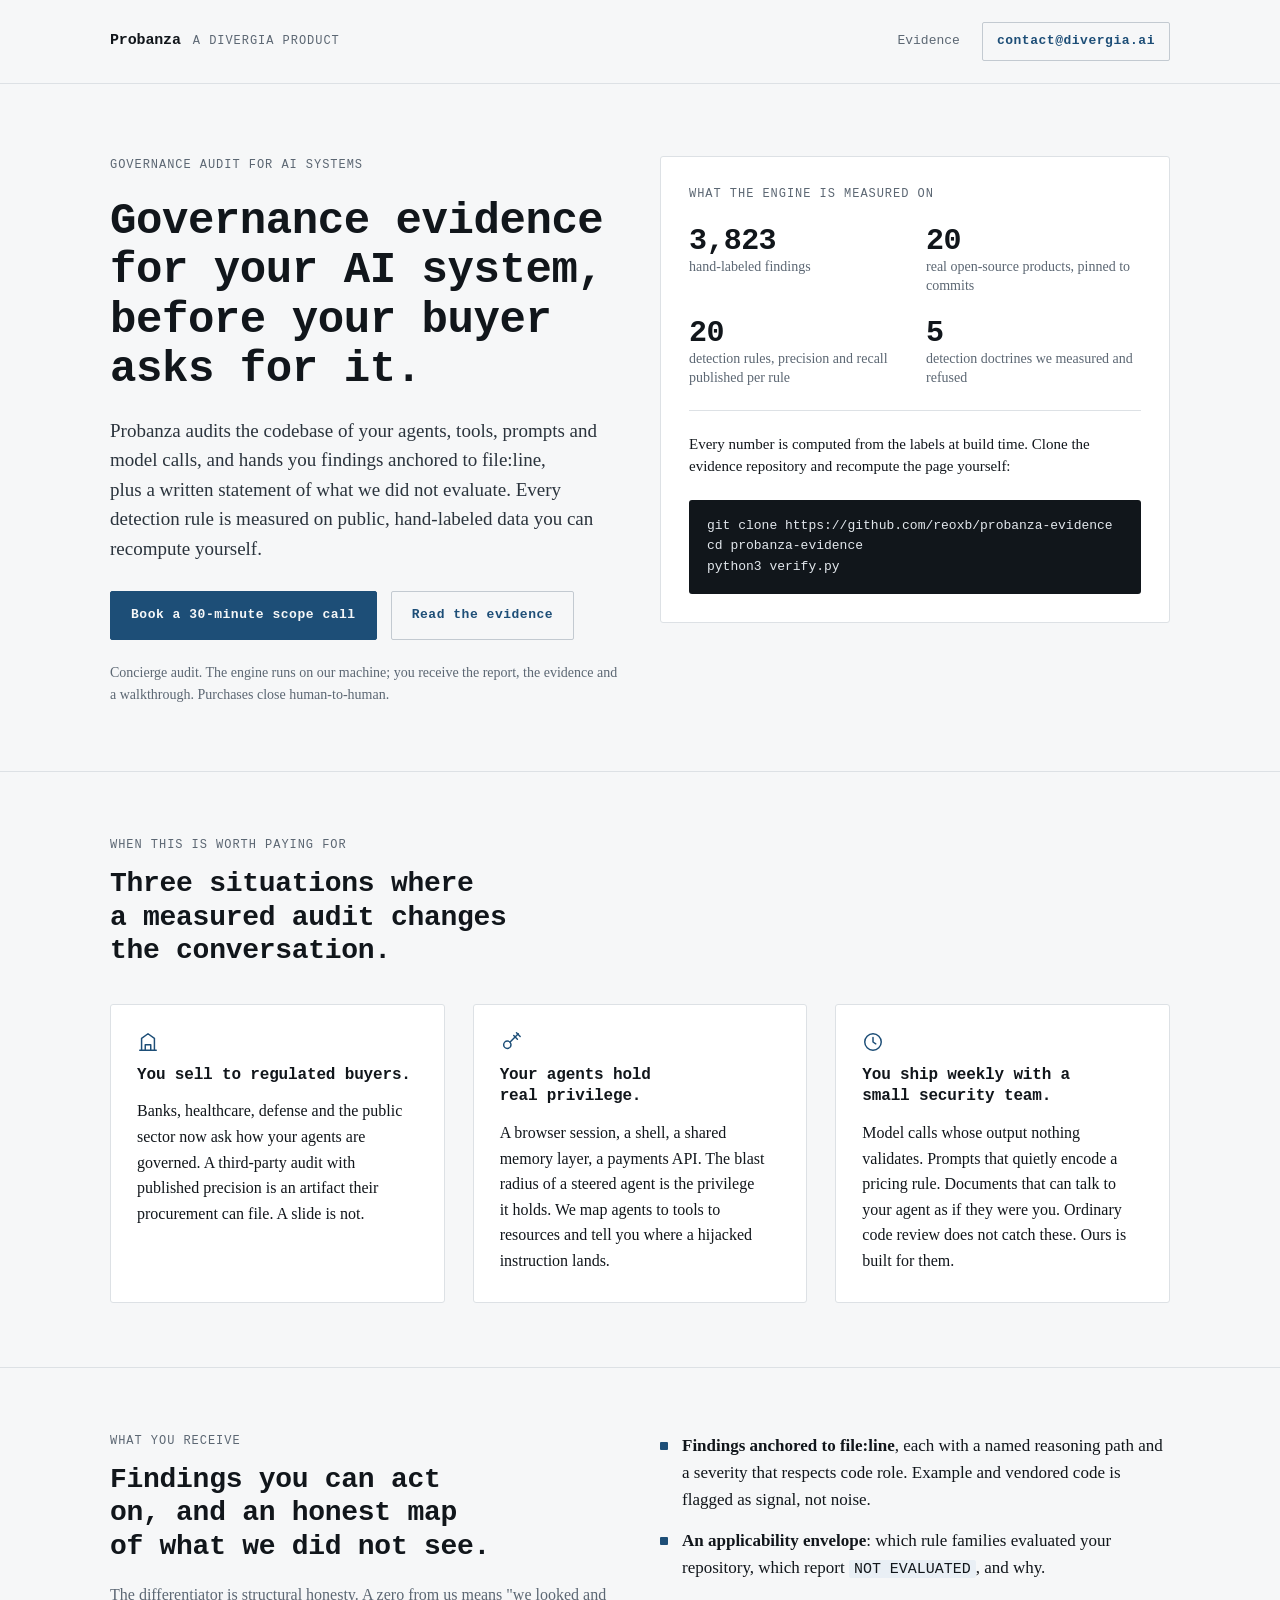
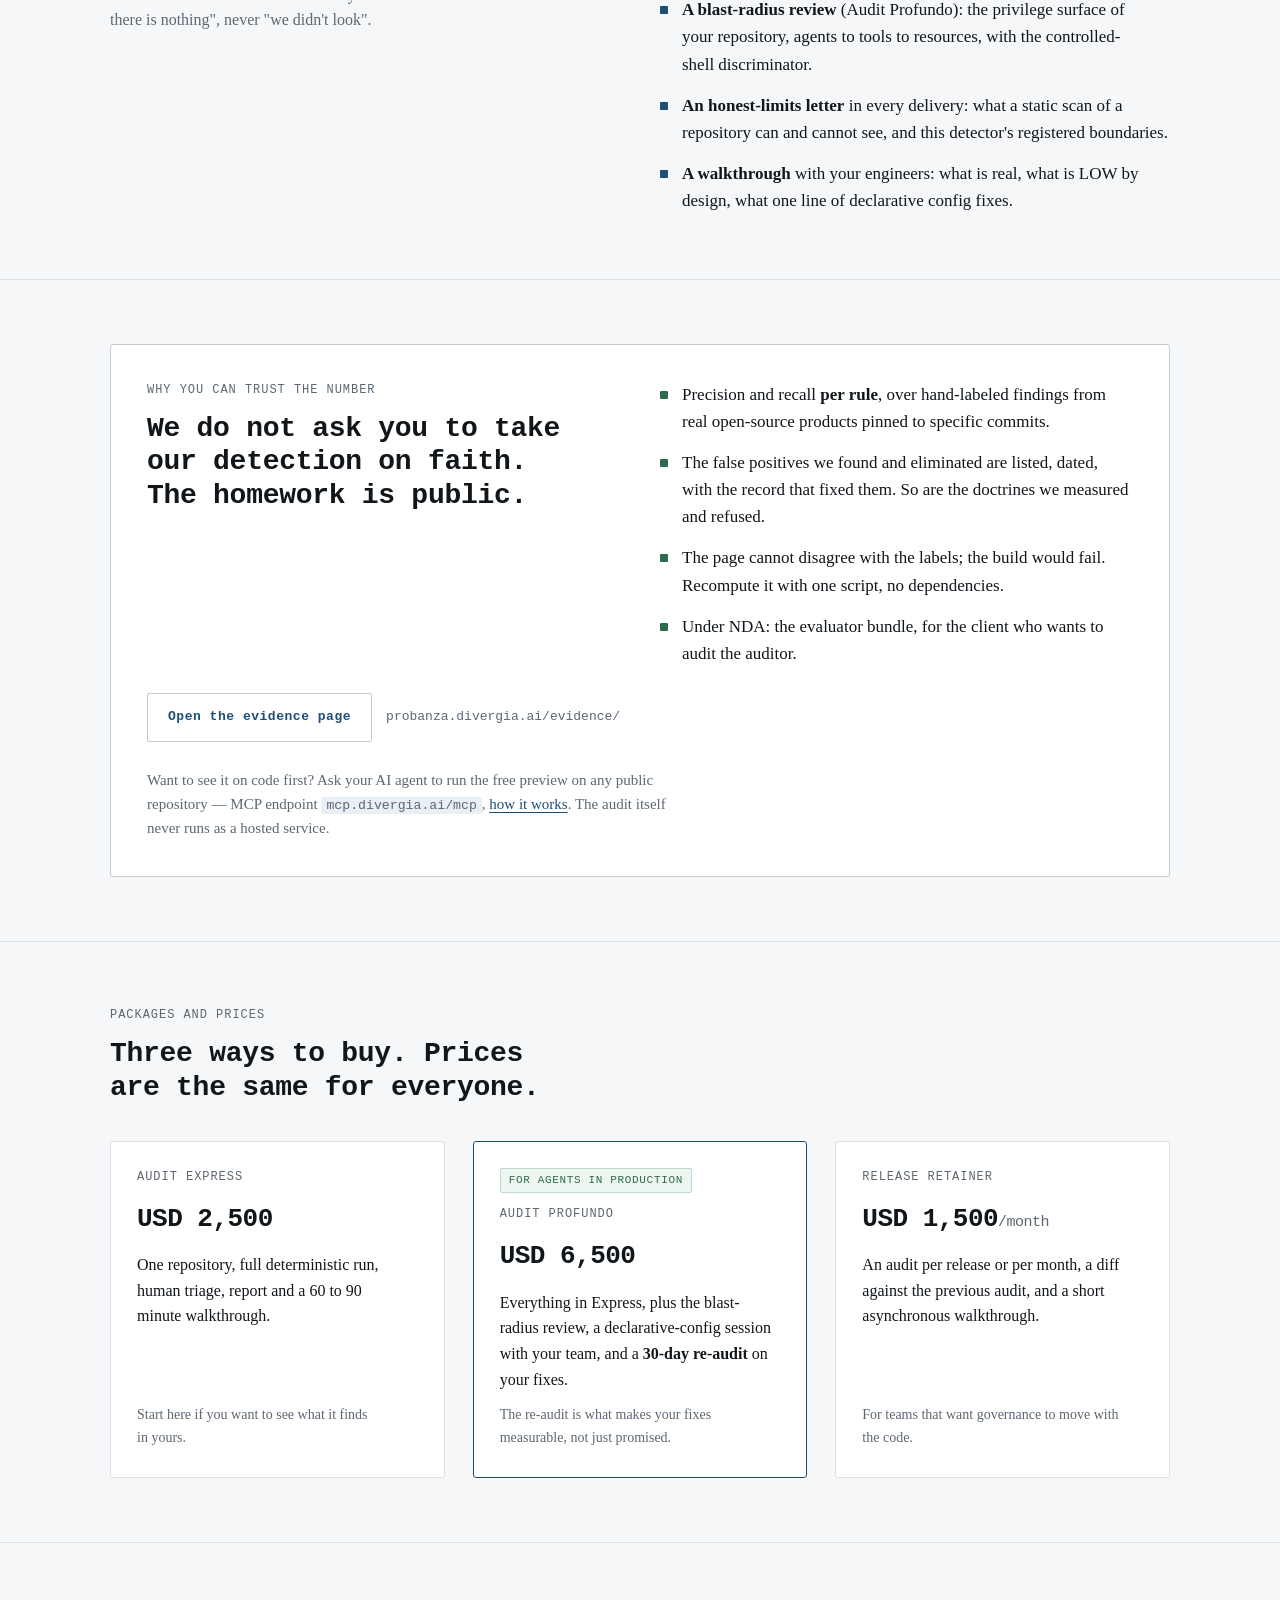
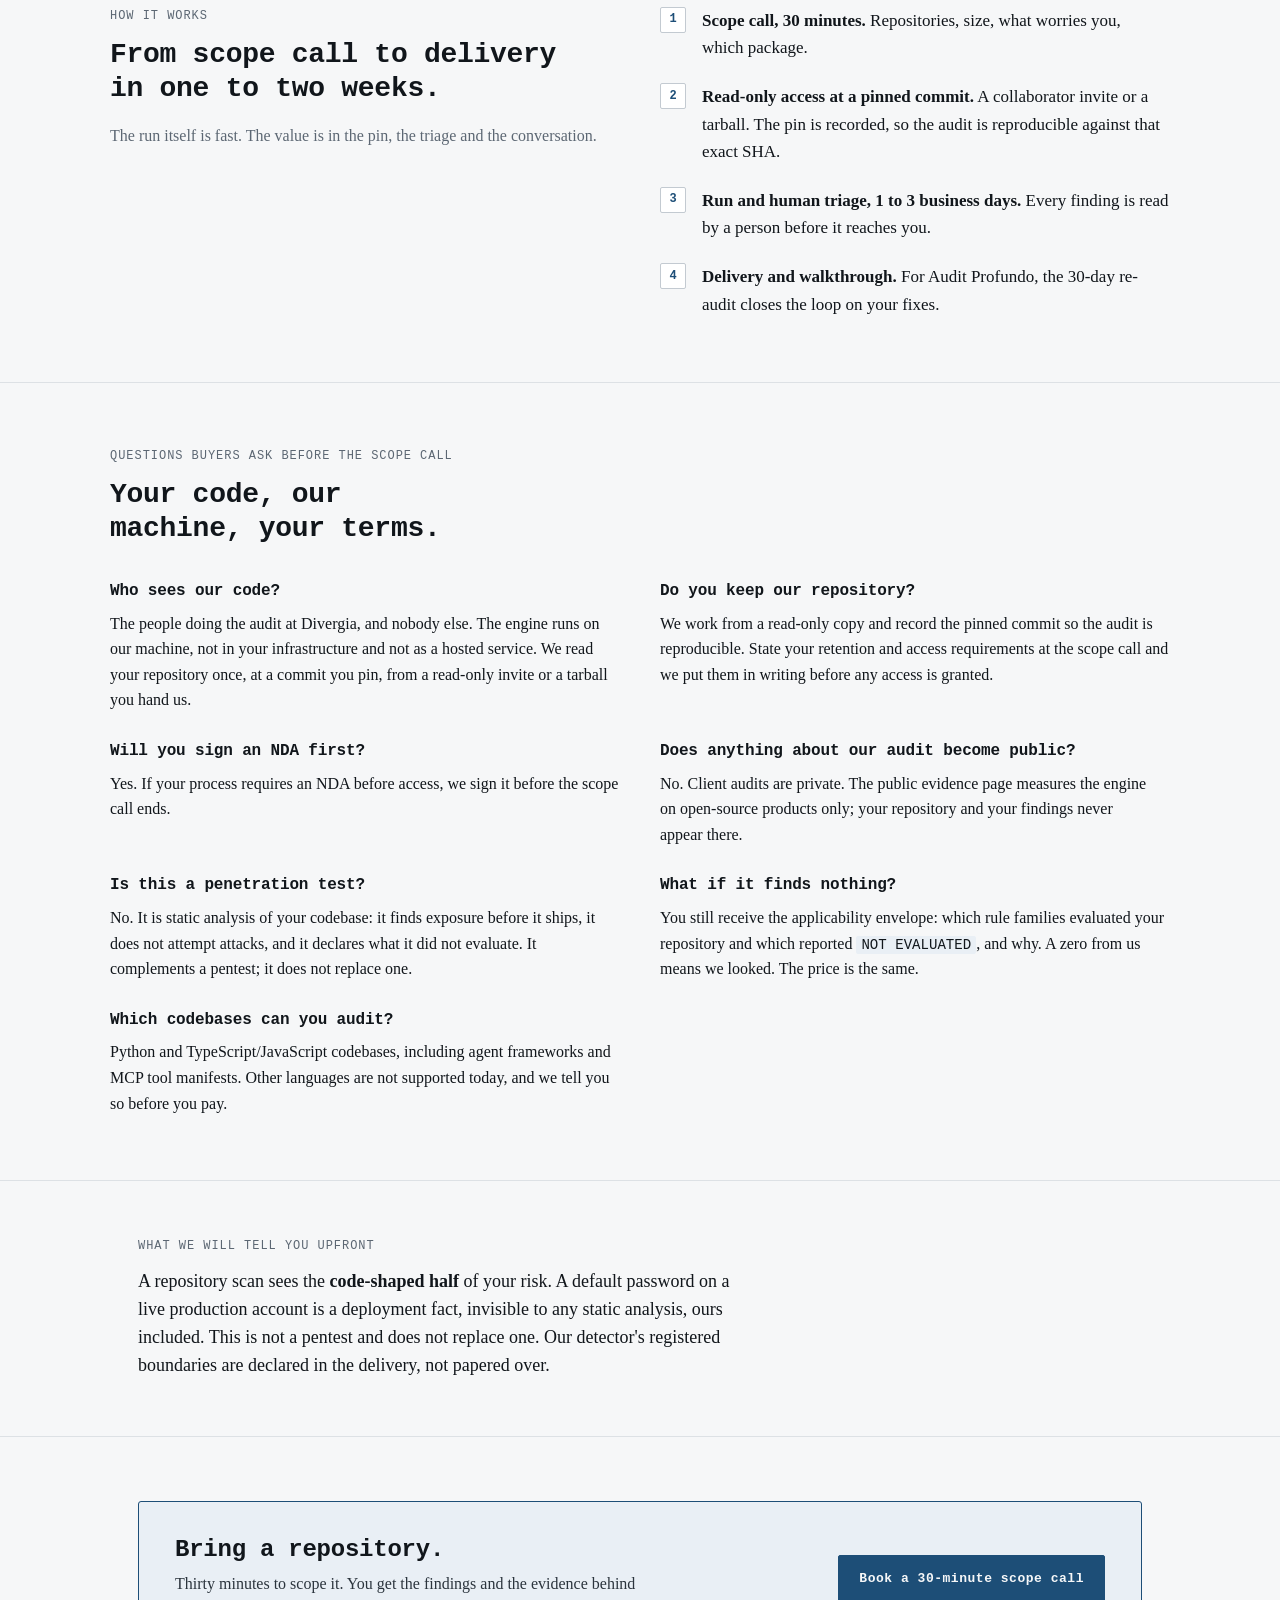
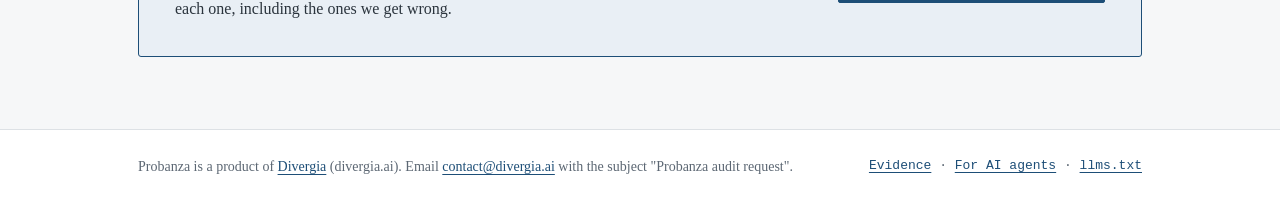
==== commit 6401e8c4: "publish the Probanza validation evidence (auditor@480e79d)" ====
--- a/index.html
+++ b/index.html
@@ -169,6 +169,7 @@
       <a href="https://probanza.divergia.ai/evidence/" class="btn btn-ghost">Open the evidence page</a>
       <span class="muted mono" style="font-size:13px">probanza.divergia.ai/evidence/</span>
     </div>
+    <p class="muted" style="font-size:15px;max-width:72ch">Want to see it on code first? Ask your AI agent to run the free preview on any public repository — MCP endpoint <code>mcp.divergia.ai/mcp</code>, <a href="https://probanza.divergia.ai/agents.md#try-it-first-free-preview-over-mcp">how it works</a>. The audit itself never runs as a hosted service.</p>
   </div>
 </section>
 <hr class="hair">
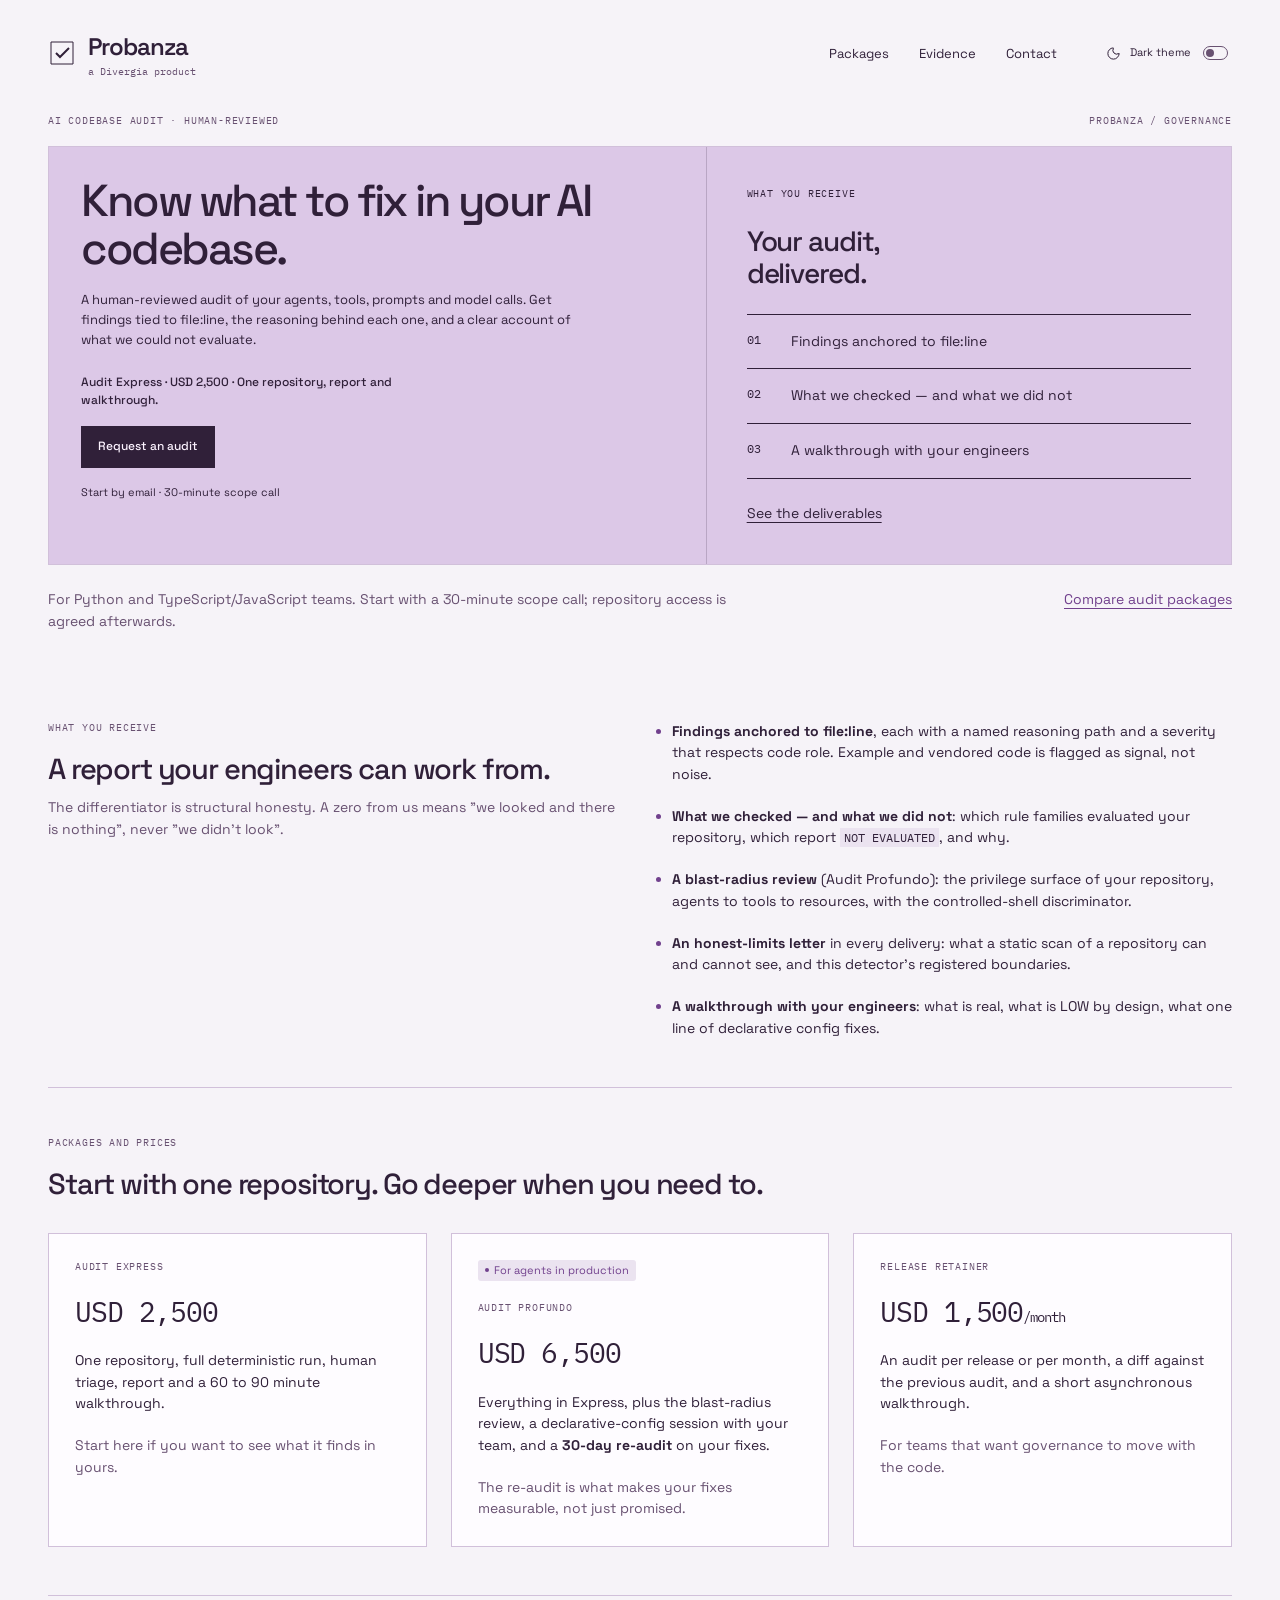
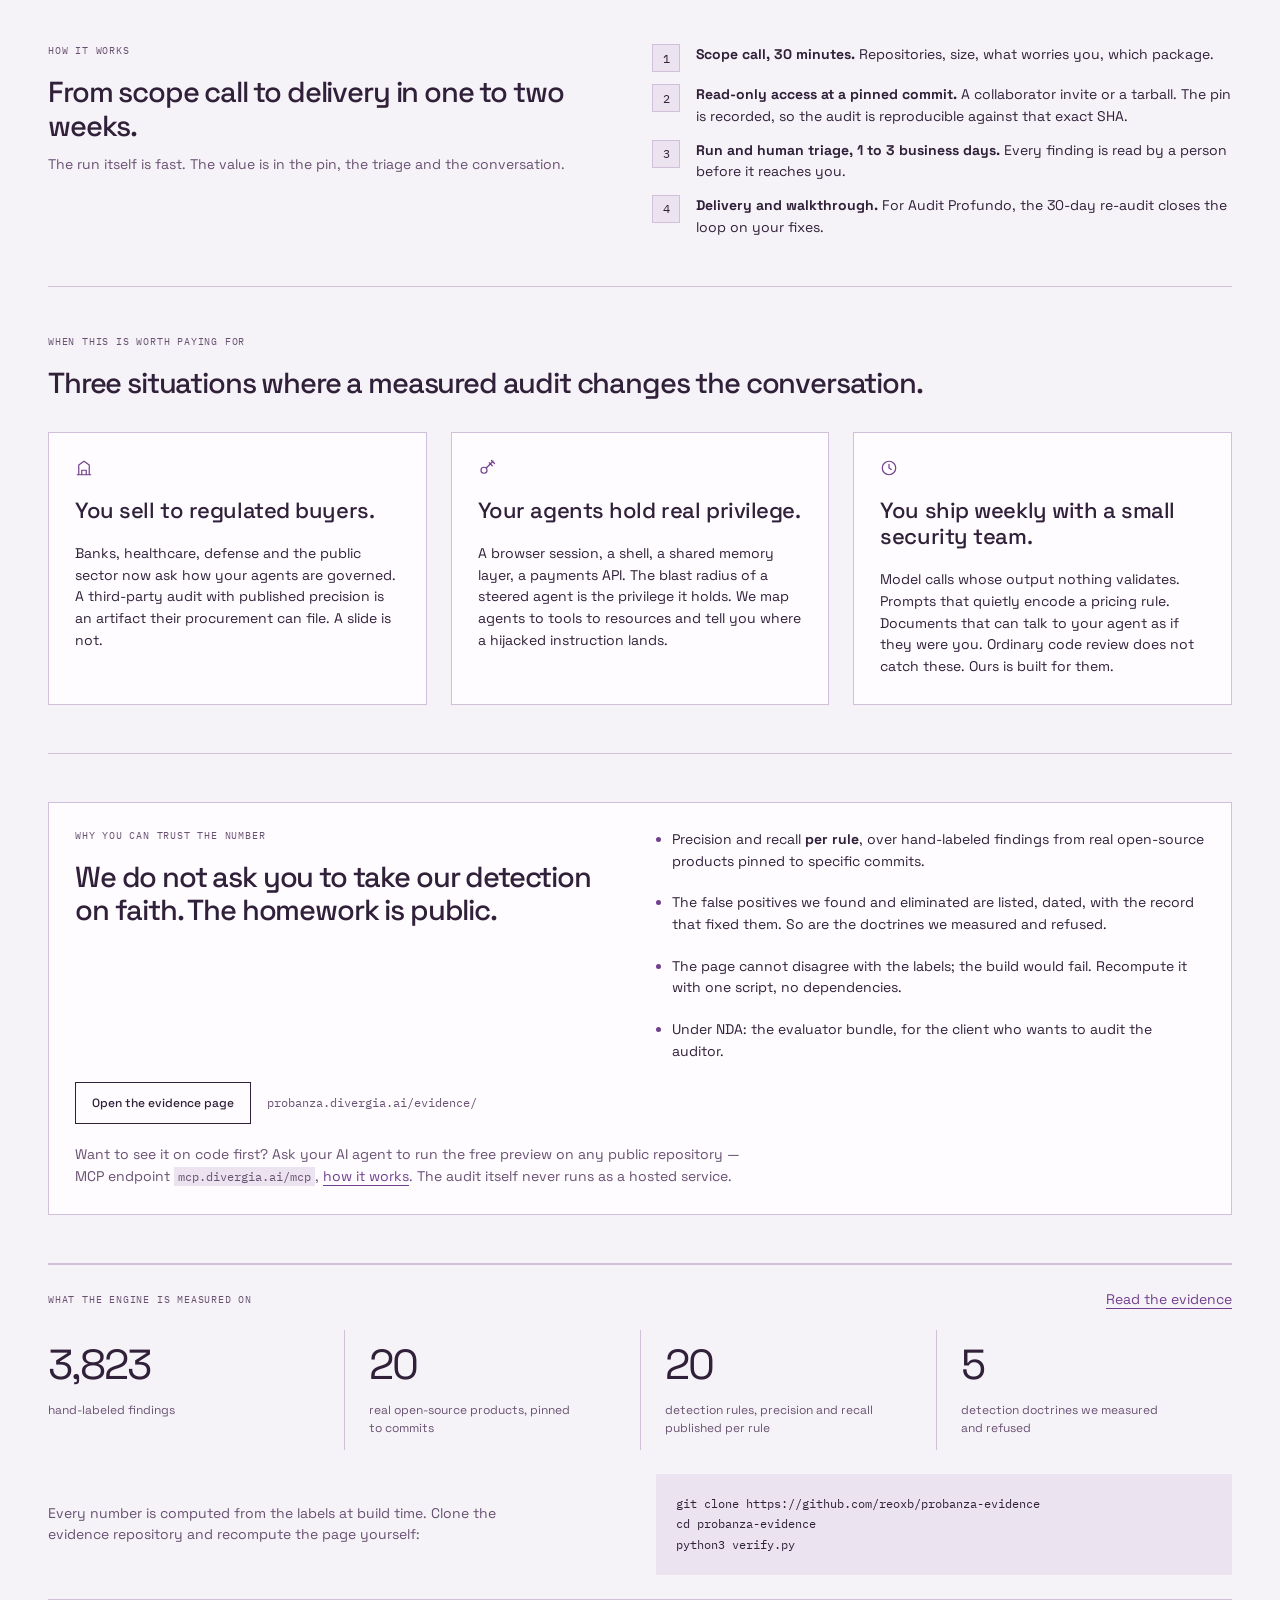
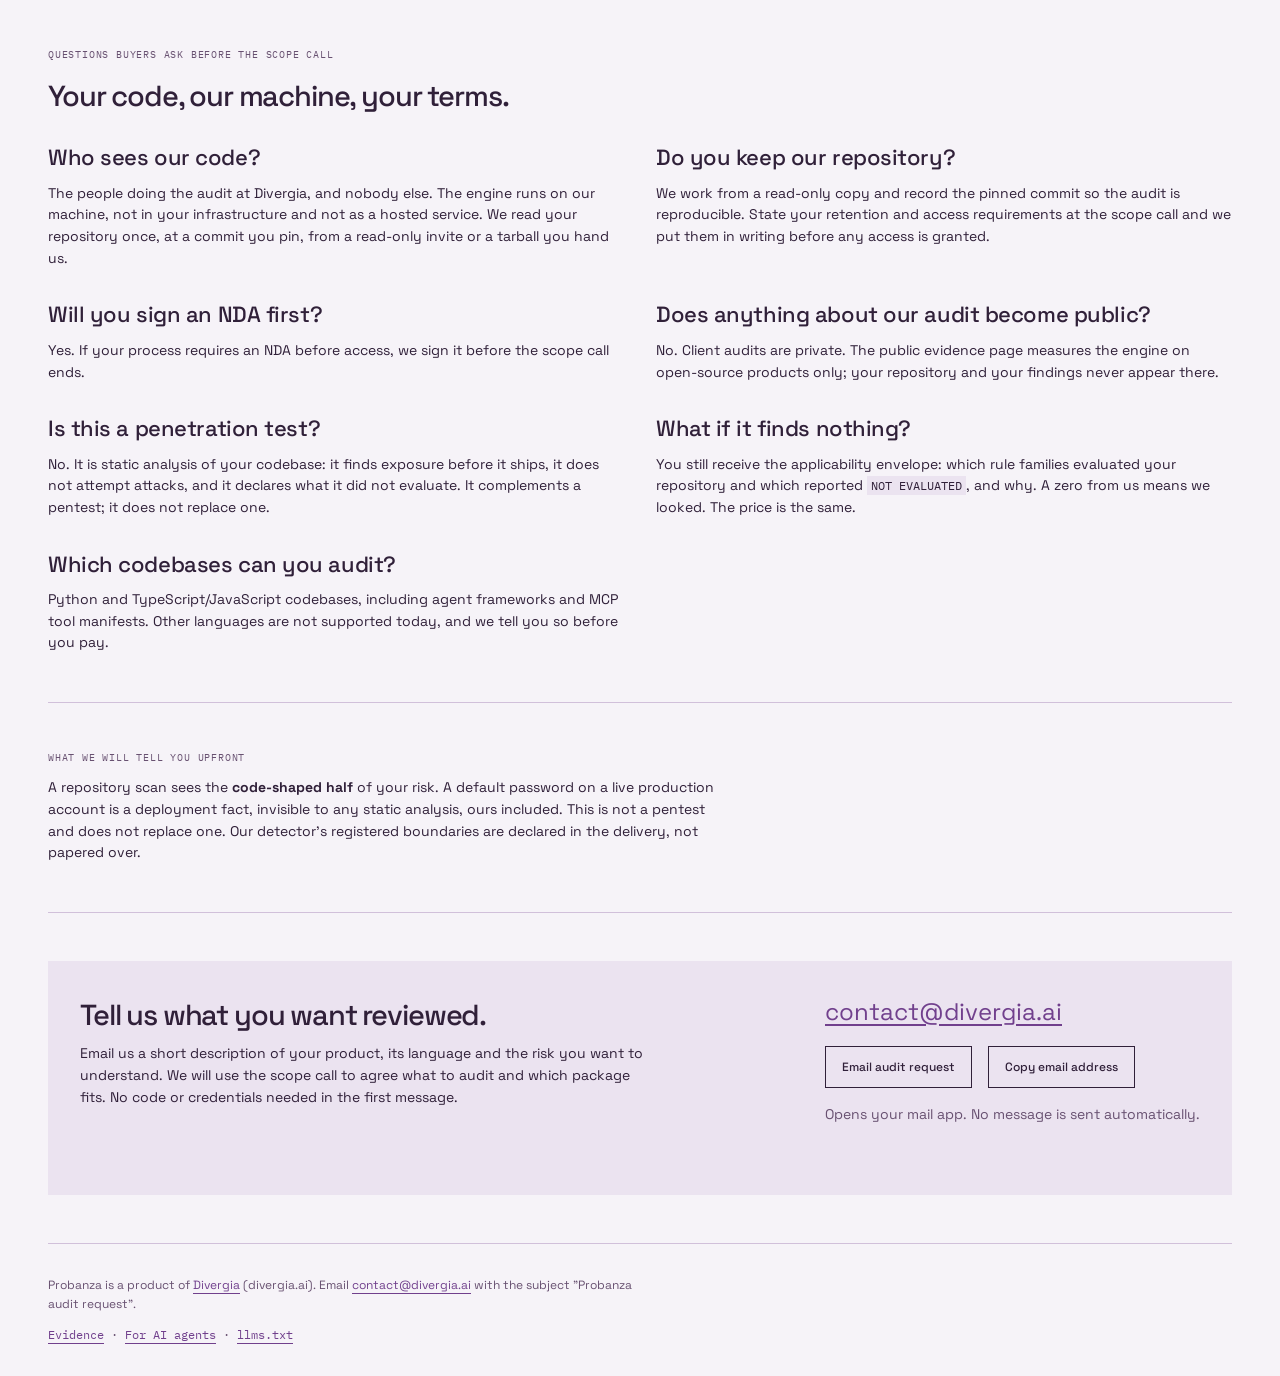
==== commit c0ce152d: "feat(site): refresh landing and evidence UI (auditor@b3abbad)" ====
--- a/index.html
+++ b/index.html
@@ -1,287 +1,5 @@
-<!doctype html>
-<html lang="en">
-<head>
-<meta charset="utf-8">
-<meta name="viewport" content="width=device-width, initial-scale=1">
-<title>Probanza — Governance audit for AI systems, a Divergia product</title>
-<meta name="description" content="A concierge governance audit of your AI system's codebase — agents, tools, prompts, model calls — with findings anchored to file:line, a written statement of what was not evaluated, and detection measured on public, hand-labeled data you can recompute.">
-<style>
-:root{--ground:#F6F7F8;--surface:#FFFFFF;--ink:#11161B;--ink-muted:#5C6773;--accent:#1D4E77;--accent-deep:#163C5C;--accent-soft:#E9EFF5;--rule:#DDE1E5;--rule-strong:#C3CAD1;--tp:#2E6B4F;--tp-soft:#EEF6F1;--tp-rule:#BFD9CB;
-  --serif:"Iowan Old Style",Charter,"Bitstream Charter","Source Serif 4",Georgia,serif;
-  --mono:ui-monospace,"SF Mono",SFMono-Regular,"IBM Plex Mono",Menlo,Consolas,monospace;}
-*{box-sizing:border-box;}
-body{margin:0;background:var(--ground);color:var(--ink);font-family:var(--serif);font-size:17px;line-height:1.6;-webkit-font-smoothing:antialiased;}
-a{color:var(--accent);text-decoration:underline;text-decoration-thickness:1px;text-underline-offset:3px;}a:hover{color:var(--ink);}
-.wrap{max-width:1060px;margin:0 auto;padding:0 28px;}
-.mono{font-family:var(--mono);}
-.eyebrow{font-family:var(--mono);font-size:12px;letter-spacing:.08em;text-transform:uppercase;color:var(--ink-muted);}
-h1,h2,h3{font-family:var(--mono);font-weight:600;letter-spacing:-.01em;margin:0;text-wrap:balance;}
-h1{font-size:clamp(30px,3.6vw,44px);line-height:1.12;}
-h2{font-size:clamp(22px,2.2vw,28px);line-height:1.2;}
-h3{font-size:16px;line-height:1.35;}
-p{margin:0;text-wrap:pretty;}
-.lede{font-size:19px;line-height:1.55;color:#2B343D;}
-.muted{color:var(--ink-muted);}
-.hair{border:0;border-top:1px solid var(--rule);margin:0;}
-.grid3{display:grid;grid-template-columns:repeat(3,minmax(0,1fr));gap:28px;}
-.grid2{display:grid;grid-template-columns:repeat(2,minmax(0,1fr));gap:40px;}
-.card{background:var(--surface);border:1px solid var(--rule);border-radius:3px;padding:26px 26px 28px;display:flex;flex-direction:column;gap:12px;}
-.card.lead{border-color:var(--accent);}
-.step{display:flex;gap:16px;align-items:flex-start;}
-.stepn{font-family:var(--mono);font-size:12px;font-weight:600;color:var(--accent);border:1px solid var(--rule-strong);border-radius:2px;min-width:26px;height:26px;display:flex;align-items:center;justify-content:center;background:var(--surface);flex:none;}
-.btn{font-family:var(--mono);font-size:13px;font-weight:600;letter-spacing:.04em;text-decoration:none;white-space:nowrap;border-radius:2px;padding:13px 20px;display:inline-flex;align-items:center;gap:10px;min-height:44px;}
-.btn-primary{color:#F6F7F8;background:var(--accent);border:1px solid var(--accent);}.btn-primary:hover{color:#FFFFFF;background:var(--accent-deep);}
-.btn-ghost{color:var(--accent);background:transparent;border:1px solid var(--rule-strong);}.btn-ghost:hover{color:var(--ink);border-color:var(--accent);}
-.btnrow{display:flex;gap:14px;align-items:center;flex-wrap:wrap;}
-.stat{display:flex;flex-direction:column;gap:2px;}
-.statn{font-family:var(--mono);font-size:30px;font-weight:600;letter-spacing:-.02em;line-height:1;}
-.statl{font-size:14px;color:var(--ink-muted);line-height:1.35;}
-.ico{width:22px;height:22px;stroke:var(--accent);fill:none;stroke-width:1.6;stroke-linecap:round;stroke-linejoin:round;flex:none;}
-.price{font-family:var(--mono);font-size:26px;font-weight:600;letter-spacing:-.02em;}
-.price small{font-size:15px;font-weight:500;color:var(--ink-muted);}
-.tag{font-family:var(--mono);font-size:11px;letter-spacing:.06em;text-transform:uppercase;color:var(--tp);border:1px solid var(--tp-rule);background:var(--tp-soft);border-radius:2px;padding:3px 8px;align-self:flex-start;}
-ul.list{margin:0;padding:0;list-style:none;display:flex;flex-direction:column;gap:14px;}
-ul.list li{display:flex;gap:14px;align-items:flex-start;}
-.dot{width:8px;height:8px;border-radius:1px;background:var(--accent);flex:none;margin-top:10px;}
-.dot.tp{background:var(--tp);}
-code{font-family:var(--mono);font-size:.88em;background:var(--accent-soft);border-radius:2px;padding:1px 5px;}
-pre.codeblock{font-family:var(--mono);font-size:13px;line-height:1.6;background:#11161B;color:#E2E7EC;border-radius:3px;padding:16px 18px;margin:0;overflow:auto;}
-.section{padding:64px 0;}
-.faq{display:grid;grid-template-columns:repeat(2,minmax(0,1fr));gap:28px 40px;}
-.faq div{display:flex;flex-direction:column;gap:8px;}
-.faq p{font-size:16px;}
-.topbar{display:flex;align-items:center;justify-content:space-between;gap:20px;padding:22px 0;}
-.cta{border:1px solid var(--accent);border-radius:3px;background:var(--accent-soft);padding:34px 36px;display:flex;align-items:center;justify-content:space-between;gap:24px;flex-wrap:wrap;}
-footer.foot{border-top:1px solid var(--rule);background:var(--surface);}
-footer.foot .wrap{padding:26px 28px 34px;display:flex;justify-content:space-between;gap:20px;flex-wrap:wrap;font-size:14px;color:var(--ink-muted);}
-@media (max-width:720px){
-  .grid3,.grid2,.faq{grid-template-columns:repeat(1,minmax(0,1fr));gap:20px;}
-  .wrap{padding:0 20px;}
-  body{font-size:16px;}
-  .btnrow{flex-direction:column;align-items:stretch;}
-  .btn{justify-content:center;}
-  .section{padding:48px 0;}
-  .cta{padding:26px 22px;}
-}
-</style>
-</head>
-<body>
-<div class="wrap topbar">
-  <div style="display:flex;align-items:baseline;gap:12px">
-    <span class="mono" style="font-size:15px;font-weight:600;letter-spacing:-.01em">Probanza</span>
-    <span class="eyebrow">a Divergia product</span>
-  </div>
-  <div style="display:flex;align-items:center;gap:22px">
-    <a href="https://probanza.divergia.ai/evidence/" class="mono" style="font-size:13px;text-decoration:none;color:#5C6773">Evidence</a>
-    <a href="mailto:contact@divergia.ai?subject=Probanza%20audit%20request" class="btn btn-ghost" style="min-height:38px;padding:8px 14px">contact@divergia.ai</a>
-  </div>
-</div>
-<hr class="hair">
-
-<section class="wrap section" style="padding-top:72px">
-  <div class="grid2" style="align-items:start">
-    <div style="display:flex;flex-direction:column;gap:22px">
-      <span class="eyebrow">Governance audit for AI systems</span>
-      <h1>Governance evidence for your AI system, before your buyer asks for it.</h1>
-      <p class="lede">Probanza audits the codebase of your agents, tools, prompts and model calls, and hands you findings anchored to file:line, plus a written statement of what we did not evaluate. Every detection rule is measured on public, hand-labeled data you can recompute yourself.</p>
-      <div class="btnrow" style="padding-top:6px">
-        <a href="mailto:contact@divergia.ai?subject=Probanza%20audit%20request" class="btn btn-primary">Book a 30-minute scope call</a>
-        <a href="https://probanza.divergia.ai/evidence/" class="btn btn-ghost">Read the evidence</a>
-      </div>
-      <p class="muted" style="font-size:14px">Concierge audit. The engine runs on our machine; you receive the report, the evidence and a walkthrough. Purchases close human-to-human.</p>
-    </div>
-    <div class="card" style="gap:22px;padding:28px">
-      <span class="eyebrow">What the engine is measured on</span>
-      <div style="display:grid;grid-template-columns:repeat(2,minmax(0,1fr));gap:22px">
-        <div class="stat"><span class="statn">3,823</span><span class="statl">hand-labeled findings</span></div>
-        <div class="stat"><span class="statn">20</span><span class="statl">real open-source products, pinned to commits</span></div>
-        <div class="stat"><span class="statn">20</span><span class="statl">detection rules, precision and recall published per rule</span></div>
-        <div class="stat"><span class="statn">5</span><span class="statl">detection doctrines we measured and refused</span></div>
-      </div>
-      <hr class="hair">
-      <p style="font-size:15px;line-height:1.5">Every number is computed from the labels at build time. Clone the evidence repository and recompute the page yourself:</p>
-      <pre class="codeblock">git clone https://github.com/reoxb/probanza-evidence
+<!doctype html><html lang="en" class="no-js"><head><meta charset="UTF-8"><meta name="viewport" content="width=device-width, initial-scale=1"><title>Probanza — Governance audit for AI systems, a Divergia product</title><script>try{const q=new URLSearchParams(location.search).get('mode'),s=localStorage.getItem('probanza-color-mode');document.documentElement.classList.toggle('dark',q?q==='dark':s?s==='dark':matchMedia('(prefers-color-scheme: dark)').matches)}catch{document.documentElement.classList.toggle('dark',matchMedia('(prefers-color-scheme: dark)').matches)}</script>  <script type="module" crossorigin src="/assets/index-CfXfTOXb.js"></script>
+  <link rel="stylesheet" crossorigin href="/assets/index-BCJJo3pu.css">
+<meta name="description" content="A concierge governance audit of your AI system's codebase — agents, tools, prompts, model calls — with findings anchored to file:line, a written statement of what was not evaluated, and detection measured on public, hand-labeled data you can recompute."></head><body><div id="root"><a class="skip-link" href="#main">Skip to content</a><header class="page-header page-width"><a href="/" class="wordmark" data-slot="probanza-wordmark"><svg aria-hidden="true" viewBox="0 0 28 28" width="28" height="28"><path d="M3 3H25V25H3Z" fill="none" stroke="currentColor"></path><path d="M8 14L12 18L21 9" fill="none" stroke="currentColor" stroke-width="2"></path></svg><span>Probanza<span class="wordmark-note">a Divergia product</span></span></a><div class="header-actions"><nav data-slot="navigation-menu" aria-label="Main navigation" class="relative"><ul data-slot="navigation-menu-list" class="m-0 flex list-none flex-wrap items-center gap-1 p-0"><li data-slot="navigation-menu-item"><a data-slot="navigation-menu-link" href="#packages" class="inline-flex min-h-10.5 cursor-pointer items-center gap-1.5 border border-transparent px-3 text-[13px] leading-none text-foreground no-underline select-none transition-colors duration-120 hover:bg-muted motion-reduce:transition-none max-[40.0625rem]:px-2.5 aria-[current=page]:border-border aria-[current=page]:bg-card aria-[current=page]:font-semibold">Packages</a></li><li data-slot="navigation-menu-item"><a data-slot="navigation-menu-link" href="/evidence/" class="inline-flex min-h-10.5 cursor-pointer items-center gap-1.5 border border-transparent px-3 text-[13px] leading-none text-foreground no-underline select-none transition-colors duration-120 hover:bg-muted motion-reduce:transition-none max-[40.0625rem]:px-2.5 aria-[current=page]:border-border aria-[current=page]:bg-card aria-[current=page]:font-semibold">Evidence</a></li><li data-slot="navigation-menu-item"><a data-slot="navigation-menu-link" href="#contact" class="inline-flex min-h-10.5 cursor-pointer items-center gap-1.5 border border-transparent px-3 text-[13px] leading-none text-foreground no-underline select-none transition-colors duration-120 hover:bg-muted motion-reduce:transition-none max-[40.0625rem]:px-2.5 aria-[current=page]:border-border aria-[current=page]:bg-card aria-[current=page]:font-semibold">Contact</a></li></ul></nav><div data-slot="theme-toggle" class="flex max-w-none flex-row items-center gap-2.25 px-1 py-3.25 theme-control"><label id="base-ui-_R_t9_" for="base-ui-_R_59_" data-slot="field-label" class="type-ui text-foreground flex items-center gap-2.25 text-[11px] font-normal max-[56.3125rem]:text-[10px]"><svg xmlns="http://www.w3.org/2000/svg" width="24" height="24" viewBox="0 0 24 24" fill="none" stroke="currentColor" stroke-width="1.6" stroke-linecap="round" stroke-linejoin="round" class="lucide lucide-moon size-3.75" aria-hidden="true"><path d="M20.985 12.486a9 9 0 1 1-9.473-9.472c.405-.022.617.46.402.803a6 6 0 0 0 8.268 8.268c.344-.215.825-.004.803.401"></path></svg>Dark theme</label><span data-unchecked="" role="switch" tabindex="0" id="base-ui-_R_1d9_" aria-checked="false" data-slot="switch" class="relative inline-flex h-3.5 w-6.25 shrink-0 cursor-pointer items-center rounded-full border border-muted-foreground p-0.5 after:absolute after:-inset-x-1 after:-inset-y-1.25 transition-colors duration-120 motion-reduce:transition-none data-checked:border-primary data-checked:bg-primary data-disabled:cursor-not-allowed data-disabled:border-disabled-foreground data-disabled:bg-disabled ml-auto"><span data-unchecked="" data-slot="switch-thumb" class="block size-2 rounded-full bg-muted-foreground transition-transform duration-120 motion-reduce:transition-none data-checked:translate-x-2.5 data-checked:bg-primary-foreground data-disabled:bg-disabled-foreground"></span></span><input id="base-ui-_R_59_" style="clip-path:inset(50%);overflow:hidden;white-space:nowrap;border:0;padding:0;width:1px;height:1px;margin:0;position:fixed;top:0;left:0" tabindex="-1" type="checkbox" aria-hidden="true"/></div></div></header><main id="main" class="page-width" tabindex="-1"><section data-slot="editorial-hero" aria-labelledby="_R_6_"><div class="mb-3.25 flex justify-between gap-5 type-label text-muted-foreground min-[40.0625rem]:mb-4.5"><span>AI codebase audit · Human-reviewed</span><span class="max-[56.3125rem]:hidden">PROBANZA / GOVERNANCE</span></div><div class="grid min-h-80.5 grid-cols-1 overflow-hidden border border-border bg-surface-brand text-foreground min-[40.0625rem]:grid-cols-[1.3fr_1fr] min-[56.3125rem]:grid-cols-[1.25fr_1fr] min-[93.75rem]:min-h-88.75"><div class="relative z-1 px-5.75 py-6.75 min-[40.0625rem]:px-5 min-[40.0625rem]:py-6.25 min-[56.3125rem]:px-5.75 min-[56.3125rem]:py-7 min-[73.8125rem]:px-8 min-[73.8125rem]:py-7.5 min-[93.75rem]:p-10"><h1 id="_R_6_" class="m-0 mb-4.5 font-medium tracking-[-0.055em] [&amp;_span]:font-semibold text-[clamp(33px,8.7vw,49px)] min-[40.0625rem]:text-[34px] min-[56.3125rem]:text-[40px] min-[73.8125rem]:text-[clamp(32px,3.5vw,58px)] leading-[1.06]">Know what to fix in your AI codebase.</h1><p class="m-0 mb-5.5 max-w-prose text-[13px] leading-[1.55]">A human-reviewed audit of your agents, tools, prompts and model calls. Get findings tied to file:line, the reasoning behind each one, and a clear account of what we could not evaluate.</p><div class="hero-offer"><p>Audit Express · USD 2,500 · One repository, report and walkthrough.</p><a href="#contact" data-slot="action-link" class="inline-flex cursor-pointer items-center justify-center transition-colors duration-120 motion-reduce:transition-none aria-busy:cursor-progress disabled:cursor-not-allowed disabled:border-input disabled:bg-disabled disabled:text-disabled-foreground [&amp;_svg]:size-3.75 [&amp;_svg]:shrink-0 min-h-10.5 border px-4 py-2.5 type-ui border-contour bg-inverse text-inverse-foreground enabled:hover:bg-inverse-hover action-link action-inverse">Request an audit</a><span class="hero-next-step">Start by email · 30-minute scope call</span></div></div><div class="relative min-h-45 border-t border-contour/20 min-[40.0625rem]:min-h-72.5 min-[40.0625rem]:border-t-0 min-[40.0625rem]:border-l min-[56.3125rem]:min-h-80 min-[93.75rem]:min-h-88.75"><aside class="audit-preview" aria-labelledby="audit-preview-title"><span class="type-label">What you receive</span><h2 id="audit-preview-title">Your audit, delivered.</h2><ol><li><span class="type-data" aria-hidden="true">0<!-- -->1</span><span>Findings anchored to file:line</span></li><li><span class="type-data" aria-hidden="true">0<!-- -->2</span><span>What we checked — and what we did not</span></li><li><span class="type-data" aria-hidden="true">0<!-- -->3</span><span>A walkthrough with your engineers</span></li></ol><a class="preview-link" href="#deliverables">See the deliverables</a></aside></div></div></section><div class="hero-followup"><p>For Python and TypeScript/JavaScript teams. Start with a 30-minute scope call; repository access is agreed afterwards.</p><a href="#packages">Compare audit packages</a></div><section id="deliverables" class="copy-section"><div class="copy-grid2"><div class="copy-flow"><span class="type-label text-muted-foreground">What you receive</span><div data-slot="section-heading" class="mt-7 mb-5 flex items-end justify-between gap-2.5 min-[40.0625rem]:mt-8.25 min-[40.0625rem]:items-center min-[40.0625rem]:gap-5 m-0!"><div><h2 class="mt-1.25 mb-0 type-h2 max-[56.3125rem]:text-[27px]">A report your engineers can work from.</h2></div></div><p class="text-muted-foreground">The differentiator is structural honesty. A zero from us means &quot;we looked and there is nothing&quot;, never &quot;we didn&#x27;t look&quot;.</p></div><ul class="copy-list"><li class=""><p class=""><strong class="">Findings anchored to file:line</strong>, each with a named reasoning path and a severity that respects code role. Example and vendored code is flagged as signal, not noise.</p></li><li class=""><p class=""><strong class="">What we checked — and what we did not</strong>: which rule families evaluated your repository, which report <code class="">NOT EVALUATED</code>, and why.</p></li><li class=""><p class=""><strong class="">A blast-radius review</strong> (Audit Profundo): the privilege surface of your repository, agents to tools to resources, with the controlled-shell discriminator.</p></li><li class=""><p class=""><strong class="">An honest-limits letter</strong> in every delivery: what a static scan of a repository can and cannot see, and this detector&#x27;s registered boundaries.</p></li><li class=""><p class=""><strong class="">A walkthrough with your engineers</strong>: what is real, what is LOW by design, what one line of declarative config fixes.</p></li></ul></div></section><section id="packages" class="copy-section"><div class="copy-flow"><span class="type-label text-muted-foreground">Packages and prices</span><div data-slot="section-heading" class="mt-7 mb-5 flex items-end justify-between gap-2.5 min-[40.0625rem]:mt-8.25 min-[40.0625rem]:items-center min-[40.0625rem]:gap-5 m-0!"><div><h2 class="mt-1.25 mb-0 type-h2 max-[56.3125rem]:text-[27px]">Start with one repository. Go deeper when you need to.</h2></div></div></div><div class="copy-grid3"><div data-slot="card" class="flex flex-col gap-5 border border-border bg-card p-6.5 text-card-foreground min-w-0"><span class="type-label text-muted-foreground">Audit Express</span><span class="copy-price">USD 2,500</span><p class="">One repository, full deterministic run, human triage, report and a 60 to 90 minute walkthrough.</p><p class="text-muted-foreground">Start here if you want to see what it finds in yours.</p></div><div data-slot="card" class="flex flex-col gap-5 border border-border bg-card p-6.5 text-card-foreground min-w-0"><span data-slot="status" data-tone="active" class="inline-flex items-center gap-1.25 rounded-status px-1.75 py-1 text-[11px] leading-[1.25] whitespace-nowrap [&amp;_svg]:size-3 [&amp;_svg]:shrink-0 bg-status-active text-status-active-foreground self-start"><span aria-hidden="true" class="inline-flex"><span class="size-1 rounded-full bg-current"></span></span><span>For agents in production</span></span><span class="type-label text-muted-foreground">Audit Profundo</span><span class="copy-price">USD 6,500</span><p class="">Everything in Express, plus the blast-radius review, a declarative-config session with your team, and a <strong class="">30-day re-audit</strong> on your fixes.</p><p class="text-muted-foreground">The re-audit is what makes your fixes measurable, not just promised.</p></div><div data-slot="card" class="flex flex-col gap-5 border border-border bg-card p-6.5 text-card-foreground min-w-0"><span class="type-label text-muted-foreground">Release Retainer</span><span class="copy-price">USD 1,500<small class="">/month</small></span><p class="">An audit per release or per month, a diff against the previous audit, and a short asynchronous walkthrough.</p><p class="text-muted-foreground">For teams that want governance to move with the code.</p></div></div></section><section id="process" class="copy-section"><div class="copy-grid2"><div class="copy-flow"><span class="type-label text-muted-foreground">How it works</span><div data-slot="section-heading" class="mt-7 mb-5 flex items-end justify-between gap-2.5 min-[40.0625rem]:mt-8.25 min-[40.0625rem]:items-center min-[40.0625rem]:gap-5 m-0!"><div><h2 class="mt-1.25 mb-0 type-h2 max-[56.3125rem]:text-[27px]">From scope call to delivery in one to two weeks.</h2></div></div><p class="text-muted-foreground">The run itself is fast. The value is in the pin, the triage and the conversation.</p></div><div class="copy-flow"><div class="copy-step"><span class="copy-step-number">1</span><p class=""><strong class="">Scope call, 30 minutes.</strong> Repositories, size, what worries you, which package.</p></div><div class="copy-step"><span class="copy-step-number">2</span><p class=""><strong class="">Read-only access at a pinned commit.</strong> A collaborator invite or a tarball. The pin is recorded, so the audit is reproducible against that exact SHA.</p></div><div class="copy-step"><span class="copy-step-number">3</span><p class=""><strong class="">Run and human triage, 1 to 3 business days.</strong> Every finding is read by a person before it reaches you.</p></div><div class="copy-step"><span class="copy-step-number">4</span><p class=""><strong class="">Delivery and walkthrough.</strong> For Audit Profundo, the 30-day re-audit closes the loop on your fixes.</p></div></div></div></section><section id="fit" class="copy-section"><div class="copy-flow"><span class="type-label text-muted-foreground">When this is worth paying for</span><div data-slot="section-heading" class="mt-7 mb-5 flex items-end justify-between gap-2.5 min-[40.0625rem]:mt-8.25 min-[40.0625rem]:items-center min-[40.0625rem]:gap-5 m-0!"><div><h2 class="mt-1.25 mb-0 type-h2 max-[56.3125rem]:text-[27px]">Three situations where a measured audit changes the conversation.</h2></div></div></div><div class="copy-grid3"><div data-slot="card" class="flex flex-col gap-5 border border-border bg-card p-6.5 text-card-foreground min-w-0"><svg viewBox="0 0 24 24" aria-hidden="true" class="copy-icon copy-icon"><path d="M3 21h18M5 21V8l7-5 7 5v13M9 21v-6h6v6" class=""></path></svg><h3 data-slot="card-title" class="m-0 text-[22px] leading-[1.2] font-medium tracking-[-0.02em]">You sell to regulated buyers.</h3><p class="">Banks, healthcare, defense and the public sector now ask how your agents are governed. A third-party audit with published precision is an artifact their procurement can file. A slide is not.</p></div><div data-slot="card" class="flex flex-col gap-5 border border-border bg-card p-6.5 text-card-foreground min-w-0"><svg viewBox="0 0 24 24" aria-hidden="true" class="copy-icon copy-icon"><circle cx="8" cy="15" r="4" class=""></circle><path d="M11 12l9-9M15 5l4 4M18 2l4 4" class=""></path></svg><h3 data-slot="card-title" class="m-0 text-[22px] leading-[1.2] font-medium tracking-[-0.02em]">Your agents hold real privilege.</h3><p class="">A browser session, a shell, a shared memory layer, a payments API. The blast radius of a steered agent is the privilege it holds. We map agents to tools to resources and tell you where a hijacked instruction lands.</p></div><div data-slot="card" class="flex flex-col gap-5 border border-border bg-card p-6.5 text-card-foreground min-w-0"><svg viewBox="0 0 24 24" aria-hidden="true" class="copy-icon copy-icon"><circle cx="12" cy="12" r="9" class=""></circle><path d="M12 7v5l3 2" class=""></path></svg><h3 data-slot="card-title" class="m-0 text-[22px] leading-[1.2] font-medium tracking-[-0.02em]">You ship weekly with a small security team.</h3><p class="">Model calls whose output nothing validates. Prompts that quietly encode a pricing rule. Documents that can talk to your agent as if they were you. Ordinary code review does not catch these. Ours is built for them.</p></div></div></section><section id="evidence" class="copy-section"><div data-slot="card" class="flex flex-col gap-5 border border-border bg-card p-6.5 text-card-foreground min-w-0"><div class="copy-grid2"><div class="copy-flow"><span class="type-label text-muted-foreground">Why you can trust the number</span><div data-slot="section-heading" class="mt-7 mb-5 flex items-end justify-between gap-2.5 min-[40.0625rem]:mt-8.25 min-[40.0625rem]:items-center min-[40.0625rem]:gap-5 m-0!"><div><h2 class="mt-1.25 mb-0 type-h2 max-[56.3125rem]:text-[27px]">We do not ask you to take our detection on faith. The homework is public.</h2></div></div></div><ul class="copy-list"><li class=""><p class="">Precision and recall <strong class="">per rule</strong>, over hand-labeled findings from real open-source products pinned to specific commits.</p></li><li class=""><p class="">The false positives we found and eliminated are listed, dated, with the record that fixed them. So are the doctrines we measured and refused.</p></li><li class=""><p class="">The page cannot disagree with the labels; the build would fail. Recompute it with one script, no dependencies.</p></li><li class=""><p class="">Under NDA: the evaluator bundle, for the client who wants to audit the auditor.</p></li></ul></div><div class="copy-actions"><a href="https://probanza.divergia.ai/evidence/" data-slot="action-link" class="inline-flex cursor-pointer items-center justify-center transition-colors duration-120 motion-reduce:transition-none aria-busy:cursor-progress disabled:cursor-not-allowed disabled:border-input disabled:bg-disabled disabled:text-disabled-foreground [&amp;_svg]:size-3.75 [&amp;_svg]:shrink-0 min-h-10.5 border px-4 py-2.5 type-ui border-foreground bg-transparent text-foreground enabled:hover:bg-muted enabled:active:bg-surface-brand action-link ">Open the evidence page</a><span class="text-muted-foreground type-data">probanza.divergia.ai/evidence/</span></div><p class="text-muted-foreground">Want to see it on code first? Ask your AI agent to run the free preview on any public repository — MCP endpoint <code class="">mcp.divergia.ai/mcp</code>, <a href="https://probanza.divergia.ai/agents.md#try-it-first-free-preview-over-mcp" class="">how it works</a>. The audit itself never runs as a hosted service.</p></div></section><section aria-label="What the engine is measured on" class="proof-section"><div class="proof-heading"><p class="type-label text-muted-foreground">What the engine is measured on</p><a href="https://probanza.divergia.ai/evidence/">Read the evidence</a></div><dl class="metrics"><div><dt>hand-labeled findings</dt><dd>3,823</dd></div><div><dt>real open-source products, pinned to commits</dt><dd>20</dd></div><div><dt>detection rules, precision and recall published per rule</dt><dd>20</dd></div><div><dt>detection doctrines we measured and refused</dt><dd>5</dd></div></dl><div class="proof-recompute"><p>Every number is computed from the labels at build time. Clone the evidence repository and recompute the page yourself:</p><pre role="region" tabindex="0" aria-label="Commands to recompute the evidence">git clone https://github.com/reoxb/probanza-evidence
 cd probanza-evidence
-python3 verify.py</pre>
-    </div>
-  </div>
-</section>
-<hr class="hair">
-
-<section class="wrap section" style="display:flex;flex-direction:column;gap:36px">
-  <div style="max-width:62ch;display:flex;flex-direction:column;gap:12px">
-    <span class="eyebrow">When this is worth paying for</span>
-    <h2>Three situations where a measured audit changes the conversation.</h2>
-  </div>
-  <div class="grid3">
-    <div class="card">
-      <svg class="ico" viewBox="0 0 24 24" aria-hidden="true"><path d="M3 21h18M5 21V8l7-5 7 5v13M9 21v-6h6v6"/></svg>
-      <h3>You sell to regulated buyers.</h3>
-      <p style="font-size:16px">Banks, healthcare, defense and the public sector now ask how your agents are governed. A third-party audit with published precision is an artifact their procurement can file. A slide is not.</p>
-    </div>
-    <div class="card">
-      <svg class="ico" viewBox="0 0 24 24" aria-hidden="true"><circle cx="8" cy="15" r="4"/><path d="M11 12l9-9M15 5l4 4M18 2l4 4"/></svg>
-      <h3>Your agents hold real privilege.</h3>
-      <p style="font-size:16px">A browser session, a shell, a shared memory layer, a payments API. The blast radius of a steered agent is the privilege it holds. We map agents to tools to resources and tell you where a hijacked instruction lands.</p>
-    </div>
-    <div class="card">
-      <svg class="ico" viewBox="0 0 24 24" aria-hidden="true"><circle cx="12" cy="12" r="9"/><path d="M12 7v5l3 2"/></svg>
-      <h3>You ship weekly with a small security team.</h3>
-      <p style="font-size:16px">Model calls whose output nothing validates. Prompts that quietly encode a pricing rule. Documents that can talk to your agent as if they were you. Ordinary code review does not catch these. Ours is built for them.</p>
-    </div>
-  </div>
-</section>
-<hr class="hair">
-
-<section class="wrap section">
-  <div class="grid2" style="align-items:start">
-    <div style="display:flex;flex-direction:column;gap:12px">
-      <span class="eyebrow">What you receive</span>
-      <h2>Findings you can act on, and an honest map of what we did not see.</h2>
-      <p class="muted" style="font-size:16px;padding-top:6px">The differentiator is structural honesty. A zero from us means "we looked and there is nothing", never "we didn't look".</p>
-    </div>
-    <ul class="list">
-      <li><span class="dot"></span><p><strong>Findings anchored to file:line</strong>, each with a named reasoning path and a severity that respects code role. Example and vendored code is flagged as signal, not noise.</p></li>
-      <li><span class="dot"></span><p><strong>An applicability envelope</strong>: which rule families evaluated your repository, which report <code>NOT EVALUATED</code>, and why.</p></li>
-      <li><span class="dot"></span><p><strong>A blast-radius review</strong> (Audit Profundo): the privilege surface of your repository, agents to tools to resources, with the controlled-shell discriminator.</p></li>
-      <li><span class="dot"></span><p><strong>An honest-limits letter</strong> in every delivery: what a static scan of a repository can and cannot see, and this detector's registered boundaries.</p></li>
-      <li><span class="dot"></span><p><strong>A walkthrough</strong> with your engineers: what is real, what is LOW by design, what one line of declarative config fixes.</p></li>
-    </ul>
-  </div>
-</section>
-<hr class="hair">
-
-<section class="wrap section">
-  <div class="card" style="padding:36px;gap:26px;border-color:#C3CAD1">
-    <div class="grid2" style="align-items:start">
-      <div style="display:flex;flex-direction:column;gap:12px">
-        <span class="eyebrow">Why you can trust the number</span>
-        <h2>We do not ask you to take our detection on faith. The homework is public.</h2>
-      </div>
-      <ul class="list">
-        <li><span class="dot tp"></span><p>Precision and recall <strong>per rule</strong>, over hand-labeled findings from real open-source products pinned to specific commits.</p></li>
-        <li><span class="dot tp"></span><p>The false positives we found and eliminated are listed, dated, with the record that fixed them. So are the doctrines we measured and refused.</p></li>
-        <li><span class="dot tp"></span><p>The page cannot disagree with the labels; the build would fail. Recompute it with one script, no dependencies.</p></li>
-        <li><span class="dot tp"></span><p>Under NDA: the evaluator bundle, for the client who wants to audit the auditor.</p></li>
-      </ul>
-    </div>
-    <div class="btnrow">
-      <a href="https://probanza.divergia.ai/evidence/" class="btn btn-ghost">Open the evidence page</a>
-      <span class="muted mono" style="font-size:13px">probanza.divergia.ai/evidence/</span>
-    </div>
-    <p class="muted" style="font-size:15px;max-width:72ch">Want to see it on code first? Ask your AI agent to run the free preview on any public repository — MCP endpoint <code>mcp.divergia.ai/mcp</code>, <a href="https://probanza.divergia.ai/agents.md#try-it-first-free-preview-over-mcp">how it works</a>. The audit itself never runs as a hosted service.</p>
-  </div>
-</section>
-<hr class="hair">
-
-<section class="wrap section" style="display:flex;flex-direction:column;gap:36px">
-  <div style="max-width:62ch;display:flex;flex-direction:column;gap:12px">
-    <span class="eyebrow">Packages and prices</span>
-    <h2>Three ways to buy. Prices are the same for everyone.</h2>
-  </div>
-  <div class="grid3">
-      <div class="card">
-        <span class="eyebrow">Audit Express</span>
-        <span class="price">USD 2,500</span>
-        <p style="font-size:16px">One repository, full deterministic run, human triage, report and a 60 to 90 minute walkthrough.</p>
-        <p class="muted" style="font-size:14px;margin-top:auto">Start here if you want to see what it finds in yours.</p>
-      </div>
-      <div class="card lead">
-        <span class="tag">For agents in production</span>
-        <span class="eyebrow">Audit Profundo</span>
-        <span class="price">USD 6,500</span>
-        <p style="font-size:16px">Everything in Express, plus the blast-radius review, a declarative-config session with your team, and a <strong>30-day re-audit</strong> on your fixes.</p>
-        <p class="muted" style="font-size:14px;margin-top:auto">The re-audit is what makes your fixes measurable, not just promised.</p>
-      </div>
-      <div class="card">
-        <span class="eyebrow">Release Retainer</span>
-        <span class="price">USD 1,500<small>/month</small></span>
-        <p style="font-size:16px">An audit per release or per month, a diff against the previous audit, and a short asynchronous walkthrough.</p>
-        <p class="muted" style="font-size:14px;margin-top:auto">For teams that want governance to move with the code.</p>
-      </div>
-  </div>
-</section>
-<hr class="hair">
-
-<section class="wrap section">
-  <div class="grid2" style="align-items:start">
-    <div style="display:flex;flex-direction:column;gap:12px">
-      <span class="eyebrow">How it works</span>
-      <h2>From scope call to delivery in one to two weeks.</h2>
-      <p class="muted" style="font-size:16px;padding-top:6px">The run itself is fast. The value is in the pin, the triage and the conversation.</p>
-    </div>
-    <div style="display:flex;flex-direction:column;gap:22px">
-      <div class="step"><span class="stepn">1</span><p><strong>Scope call, 30 minutes.</strong> Repositories, size, what worries you, which package.</p></div>
-      <div class="step"><span class="stepn">2</span><p><strong>Read-only access at a pinned commit.</strong> A collaborator invite or a tarball. The pin is recorded, so the audit is reproducible against that exact SHA.</p></div>
-      <div class="step"><span class="stepn">3</span><p><strong>Run and human triage, 1 to 3 business days.</strong> Every finding is read by a person before it reaches you.</p></div>
-      <div class="step"><span class="stepn">4</span><p><strong>Delivery and walkthrough.</strong> For Audit Profundo, the 30-day re-audit closes the loop on your fixes.</p></div>
-    </div>
-  </div>
-</section>
-<hr class="hair">
-
-<section class="wrap section" style="display:flex;flex-direction:column;gap:36px">
-  <div style="max-width:62ch;display:flex;flex-direction:column;gap:12px">
-    <span class="eyebrow">Questions buyers ask before the scope call</span>
-    <h2>Your code, our machine, your terms.</h2>
-  </div>
-  <div class="faq">
-    <div>
-      <h3>Who sees our code?</h3>
-      <p>The people doing the audit at Divergia, and nobody else. The engine runs on our machine, not in your infrastructure and not as a hosted service. We read your repository once, at a commit you pin, from a read-only invite or a tarball you hand us.</p>
-    </div>
-    <div>
-      <h3>Do you keep our repository?</h3>
-      <p>We work from a read-only copy and record the pinned commit so the audit is reproducible. State your retention and access requirements at the scope call and we put them in writing before any access is granted.</p>
-    </div>
-    <div>
-      <h3>Will you sign an NDA first?</h3>
-      <p>Yes. If your process requires an NDA before access, we sign it before the scope call ends.</p>
-    </div>
-    <div>
-      <h3>Does anything about our audit become public?</h3>
-      <p>No. Client audits are private. The public evidence page measures the engine on open-source products only; your repository and your findings never appear there.</p>
-    </div>
-    <div>
-      <h3>Is this a penetration test?</h3>
-      <p>No. It is static analysis of your codebase: it finds exposure before it ships, it does not attempt attacks, and it declares what it did not evaluate. It complements a pentest; it does not replace one.</p>
-    </div>
-    <div>
-      <h3>What if it finds nothing?</h3>
-      <p>You still receive the applicability envelope: which rule families evaluated your repository and which reported <code>NOT EVALUATED</code>, and why. A zero from us means we looked. The price is the same.</p>
-    </div>
-    <div>
-      <h3>Which codebases can you audit?</h3>
-      <p>Python and TypeScript/JavaScript codebases, including agent frameworks and MCP tool manifests. Other languages are not supported today, and we tell you so before you pay.</p>
-    </div>
-  </div>
-</section>
-<hr class="hair">
-
-<section class="wrap" style="padding:56px 28px">
-  <div style="max-width:72ch;display:flex;flex-direction:column;gap:12px">
-    <span class="eyebrow">What we will tell you upfront</span>
-    <p style="font-size:18px;line-height:1.55">A repository scan sees the <strong>code-shaped half</strong> of your risk. A default password on a live production account is a deployment fact, invisible to any static analysis, ours included. This is not a pentest and does not replace one. Our detector's registered boundaries are declared in the delivery, not papered over.</p>
-  </div>
-</section>
-<hr class="hair">
-
-<section class="wrap" style="padding:64px 28px 72px">
-  <div class="cta">
-    <div style="display:flex;flex-direction:column;gap:6px;max-width:56ch">
-      <h2 style="font-size:24px">Bring a repository.</h2>
-      <p style="font-size:16px;color:#2B343D">Thirty minutes to scope it. You get the findings and the evidence behind each one, including the ones we get wrong.</p>
-    </div>
-    <a href="mailto:contact@divergia.ai?subject=Probanza%20audit%20request" class="btn btn-primary">Book a 30-minute scope call</a>
-  </div>
-</section>
-
-<footer class="foot">
-  <div class="wrap">
-    <p>Probanza is a product of <a href="https://divergia.ai">Divergia</a> (divergia.ai). Email <a href="mailto:contact@divergia.ai?subject=Probanza%20audit%20request">contact@divergia.ai</a> with the subject "Probanza audit request".</p>
-    <p class="mono" style="font-size:13px"><a href="https://probanza.divergia.ai/evidence/">Evidence</a> · <a href="https://probanza.divergia.ai/agents.md">For AI agents</a> · <a href="https://probanza.divergia.ai/llms.txt">llms.txt</a></p>
-  </div>
-</footer>
-<script data-goatcounter="https://probanza.goatcounter.com/count" async src="https://gc.zgo.at/count.js"></script>
-</body>
-</html>
+python3 verify.py</pre></div></section><section id="questions" class="copy-section"><div class="copy-flow"><span class="type-label text-muted-foreground">Questions buyers ask before the scope call</span><div data-slot="section-heading" class="mt-7 mb-5 flex items-end justify-between gap-2.5 min-[40.0625rem]:mt-8.25 min-[40.0625rem]:items-center min-[40.0625rem]:gap-5 m-0!"><div><h2 class="mt-1.25 mb-0 type-h2 max-[56.3125rem]:text-[27px]">Your code, our machine, your terms.</h2></div></div></div><div class="copy-faq"><div class="copy-flow"><h3 data-slot="card-title" class="m-0 text-[22px] leading-[1.2] font-medium tracking-[-0.02em]">Who sees our code?</h3><p class="">The people doing the audit at Divergia, and nobody else. The engine runs on our machine, not in your infrastructure and not as a hosted service. We read your repository once, at a commit you pin, from a read-only invite or a tarball you hand us.</p></div><div class="copy-flow"><h3 data-slot="card-title" class="m-0 text-[22px] leading-[1.2] font-medium tracking-[-0.02em]">Do you keep our repository?</h3><p class="">We work from a read-only copy and record the pinned commit so the audit is reproducible. State your retention and access requirements at the scope call and we put them in writing before any access is granted.</p></div><div class="copy-flow"><h3 data-slot="card-title" class="m-0 text-[22px] leading-[1.2] font-medium tracking-[-0.02em]">Will you sign an NDA first?</h3><p class="">Yes. If your process requires an NDA before access, we sign it before the scope call ends.</p></div><div class="copy-flow"><h3 data-slot="card-title" class="m-0 text-[22px] leading-[1.2] font-medium tracking-[-0.02em]">Does anything about our audit become public?</h3><p class="">No. Client audits are private. The public evidence page measures the engine on open-source products only; your repository and your findings never appear there.</p></div><div class="copy-flow"><h3 data-slot="card-title" class="m-0 text-[22px] leading-[1.2] font-medium tracking-[-0.02em]">Is this a penetration test?</h3><p class="">No. It is static analysis of your codebase: it finds exposure before it ships, it does not attempt attacks, and it declares what it did not evaluate. It complements a pentest; it does not replace one.</p></div><div class="copy-flow"><h3 data-slot="card-title" class="m-0 text-[22px] leading-[1.2] font-medium tracking-[-0.02em]">What if it finds nothing?</h3><p class="">You still receive the applicability envelope: which rule families evaluated your repository and which reported <code class="">NOT EVALUATED</code>, and why. A zero from us means we looked. The price is the same.</p></div><div class="copy-flow"><h3 data-slot="card-title" class="m-0 text-[22px] leading-[1.2] font-medium tracking-[-0.02em]">Which codebases can you audit?</h3><p class="">Python and TypeScript/JavaScript codebases, including agent frameworks and MCP tool manifests. Other languages are not supported today, and we tell you so before you pay.</p></div></div></section><section id="limits" class="copy-section"><div class="copy-flow"><span class="type-label text-muted-foreground">What we will tell you upfront</span><p class="">A repository scan sees the <strong class="">code-shaped half</strong> of your risk. A default password on a live production account is a deployment fact, invisible to any static analysis, ours included. This is not a pentest and does not replace one. Our detector&#x27;s registered boundaries are declared in the delivery, not papered over.</p></div></section><section id="contact" class="copy-section"><div class="copy-cta contact-panel"><div class="copy-flow"><div data-slot="section-heading" class="mt-7 mb-5 flex items-end justify-between gap-2.5 min-[40.0625rem]:mt-8.25 min-[40.0625rem]:items-center min-[40.0625rem]:gap-5 m-0!"><div><h2 class="mt-1.25 mb-0 type-h2 max-[56.3125rem]:text-[27px]">Tell us what you want reviewed.</h2></div></div><p class="">Email us a short description of your product, its language and the risk you want to understand. We will use the scope call to agree what to audit and which package fits. No code or credentials needed in the first message.</p></div><div class="contact-options"><a href="mailto:contact@divergia.ai?subject=Probanza%20audit%20request" class="contact-address">contact@divergia.ai</a><div class="copy-actions"><a href="mailto:contact@divergia.ai?subject=Probanza+audit+request&amp;body=Product+%2F+company%3A%0ALanguage+%28Python+%2F+TypeScript+%2F+JavaScript%29%3A%0AWhat+we+want+reviewed%3A%0APreferred+timing%3A%0A%0APlease+help+us+scope+an+audit." data-slot="action-link" class="inline-flex cursor-pointer items-center justify-center transition-colors duration-120 motion-reduce:transition-none aria-busy:cursor-progress disabled:cursor-not-allowed disabled:border-input disabled:bg-disabled disabled:text-disabled-foreground [&amp;_svg]:size-3.75 [&amp;_svg]:shrink-0 min-h-10.5 border px-4 py-2.5 type-ui border-foreground bg-transparent text-foreground enabled:hover:bg-muted enabled:active:bg-surface-brand action-link ">Email audit request</a><button data-slot="button" data-variant="secondary" type="button" class="inline-flex cursor-pointer items-center justify-center transition-colors duration-120 motion-reduce:transition-none aria-busy:cursor-progress disabled:cursor-not-allowed disabled:border-input disabled:bg-disabled disabled:text-disabled-foreground [&amp;_svg]:size-3.75 [&amp;_svg]:shrink-0 min-h-10.5 border px-4 py-2.5 type-ui border-foreground bg-transparent text-foreground enabled:hover:bg-muted enabled:active:bg-surface-brand copy-email"><span class="grid"><span class="col-start-1 row-start-1 inline-flex items-center justify-center gap-2.5">Copy email address</span><span aria-hidden="true" class="col-start-1 row-start-1 text-center invisible">Procesando…</span></span></button></div><p class="text-muted-foreground">Opens your mail app. No message is sent automatically.</p><p role="status" class="contact-feedback"></p></div></div></section></main><div class="page-width"><footer class="copy-footer"><div class="copy-flow"><p class="">Probanza is a product of <a href="https://divergia.ai" class="">Divergia</a> (divergia.ai). Email <a href="mailto:contact@divergia.ai?subject=Probanza%20audit%20request" class="">contact@divergia.ai</a> with the subject &quot;Probanza audit request&quot;.</p><p class="type-data"><a href="https://probanza.divergia.ai/evidence/" class="">Evidence</a> · <a href="https://probanza.divergia.ai/agents.md" class="">For AI agents</a> · <a href="https://probanza.divergia.ai/llms.txt" class="">llms.txt</a></p></div></footer></div></div><script data-goatcounter="https://probanza.goatcounter.com/count" async src="https://gc.zgo.at/count.js"></script></body></html>
--- a/assets/index-BCJJo3pu.css
+++ b/assets/index-BCJJo3pu.css
@@ -0,0 +1,2 @@
+/*! tailwindcss v4.3.3 | MIT License | https://tailwindcss.com */
+@layer properties{@supports (((-webkit-hyphens:none)) and (not (margin-trim:inline))) or ((-moz-orient:inline) and (not (color:rgb(from red r g b)))){*,:before,:after,::backdrop{--tw-border-style:solid;--tw-leading:initial;--tw-font-weight:initial;--tw-tracking:initial;--tw-ordinal:initial;--tw-slashed-zero:initial;--tw-numeric-figure:initial;--tw-numeric-spacing:initial;--tw-numeric-fraction:initial;--tw-shadow:0 0 #0000;--tw-shadow-color:initial;--tw-shadow-alpha:100%;--tw-inset-shadow:0 0 #0000;--tw-inset-shadow-color:initial;--tw-inset-shadow-alpha:100%;--tw-ring-color:initial;--tw-ring-shadow:0 0 #0000;--tw-inset-ring-color:initial;--tw-inset-ring-shadow:0 0 #0000;--tw-ring-inset:initial;--tw-ring-offset-width:0px;--tw-ring-offset-color:#fff;--tw-ring-offset-shadow:0 0 #0000;--tw-outline-style:solid;--tw-blur:initial;--tw-brightness:initial;--tw-contrast:initial;--tw-grayscale:initial;--tw-hue-rotate:initial;--tw-invert:initial;--tw-opacity:initial;--tw-saturate:initial;--tw-sepia:initial;--tw-drop-shadow:initial;--tw-drop-shadow-color:initial;--tw-drop-shadow-alpha:100%;--tw-drop-shadow-size:initial;--tw-duration:initial;--tw-ease:initial;--tw-content:"";--tw-translate-x:0;--tw-translate-y:0;--tw-translate-z:0}}}@layer theme{:root,:host{--font-sans:"Space Grotesk Variable", "Space Grotesk", Arial, sans-serif;--font-mono:"IBM Plex Mono", ui-monospace, Menlo, monospace;--color-teal-500:oklch(70.4% .14 182.503);--color-black:#000;--color-white:#fff;--spacing:.25rem;--text-xs:.75rem;--text-xs--line-height:calc(1 / .75);--text-sm:.875rem;--text-sm--line-height:calc(1.25 / .875);--text-base:1rem;--text-base--line-height:calc(1.5 / 1);--font-weight-normal:400;--font-weight-medium:500;--font-weight-semibold:600;--font-weight-bold:700;--leading-normal:1.5;--ease-out:cubic-bezier(0, 0, .2, 1);--default-transition-duration:.15s;--default-transition-timing-function:cubic-bezier(.4, 0, .2, 1);--default-font-family:"Space Grotesk Variable", "Space Grotesk", Arial, sans-serif;--default-mono-font-family:"IBM Plex Mono", ui-monospace, Menlo, monospace}}@layer base{*,:after,:before,::backdrop{box-sizing:border-box;border:0 solid;margin:0;padding:0}::file-selector-button{box-sizing:border-box;border:0 solid;margin:0;padding:0}html,:host{-webkit-text-size-adjust:100%;tab-size:4;line-height:1.5;font-family:var(--default-font-family,-apple-system, BlinkMacSystemFont, "Segoe UI", Roboto, "Helvetica Neue", "Noto Sans", Arial, sans-serif, "Apple Color Emoji", "Segoe UI Emoji", "Segoe UI Symbol", "Noto Color Emoji");font-feature-settings:var(--default-font-feature-settings,normal);font-variation-settings:var(--default-font-variation-settings,normal);-webkit-tap-highlight-color:transparent}hr{height:0;color:inherit;border-top-width:1px}abbr:where([title]){-webkit-text-decoration:underline dotted;text-decoration:underline dotted}h1,h2,h3,h4,h5,h6{font-size:inherit;font-weight:inherit}a{color:inherit;-webkit-text-decoration:inherit;-webkit-text-decoration:inherit;-webkit-text-decoration:inherit;-webkit-text-decoration:inherit;text-decoration:inherit}b,strong{font-weight:bolder}code,kbd,samp,pre{font-family:var(--default-mono-font-family,ui-monospace, SFMono-Regular, Menlo, Monaco, Consolas, "Liberation Mono", "Courier New", monospace);font-feature-settings:var(--default-mono-font-feature-settings,normal);font-variation-settings:var(--default-mono-font-variation-settings,normal);font-size:1em}small{font-size:80%}sub,sup{vertical-align:baseline;font-size:75%;line-height:0;position:relative}sub{bottom:-.25em}sup{top:-.5em}table{text-indent:0;border-color:inherit;border-collapse:collapse}:-moz-focusring:where(:not(iframe)){outline:auto}progress{vertical-align:baseline}summary{display:list-item}ol,ul,menu{list-style:none}img,svg,video,canvas,audio,iframe,embed,object{vertical-align:middle;display:block}img,video{max-width:100%;height:auto}button,input,select,optgroup,textarea{font:inherit;font-feature-settings:inherit;font-variation-settings:inherit;letter-spacing:inherit;color:inherit;opacity:1;background-color:#0000;border-radius:0}::file-selector-button{font:inherit;font-feature-settings:inherit;font-variation-settings:inherit;letter-spacing:inherit;color:inherit;opacity:1;background-color:#0000;border-radius:0}:where(select:is([multiple],[size])) optgroup{font-weight:bolder}:where(select:is([multiple],[size])) optgroup option{padding-inline-start:20px}::file-selector-button{margin-inline-end:4px}::placeholder{opacity:1}@supports (not ((-webkit-appearance:-apple-pay-button))) or (contain-intrinsic-size:1px){::placeholder{color:currentColor}@supports (color:color-mix(in lab, red, red)){::placeholder{color:color-mix(in oklab, currentcolor 50%, transparent)}}}textarea{resize:vertical}::-webkit-search-decoration{-webkit-appearance:none}::-webkit-date-and-time-value{min-height:1lh;text-align:inherit}::-webkit-datetime-edit{display:inline-flex}::-webkit-datetime-edit-fields-wrapper{padding:0}::-webkit-datetime-edit{padding-block:0}::-webkit-datetime-edit-year-field{padding-block:0}::-webkit-datetime-edit-month-field{padding-block:0}::-webkit-datetime-edit-day-field{padding-block:0}::-webkit-datetime-edit-hour-field{padding-block:0}::-webkit-datetime-edit-minute-field{padding-block:0}::-webkit-datetime-edit-second-field{padding-block:0}::-webkit-datetime-edit-millisecond-field{padding-block:0}::-webkit-datetime-edit-meridiem-field{padding-block:0}::-webkit-calendar-picker-indicator{line-height:1}:-moz-ui-invalid{box-shadow:none}button,input:where([type=button],[type=reset],[type=submit]){appearance:button}::file-selector-button{appearance:button}::-webkit-inner-spin-button{height:auto}::-webkit-outer-spin-button{height:auto}[hidden]:where(:not([hidden=until-found])){display:none!important}*{border-color:var(--border)}html{--lightningcss-light:initial;--lightningcss-dark: ;color-scheme:light}.dark{--lightningcss-light: ;--lightningcss-dark:initial;color-scheme:dark}body{background-color:var(--background);color:var(--foreground);font-family:var(--font-sans);font-size:14px;line-height:1.55}:focus-visible{outline:2px solid var(--ring);outline-offset:4px}[aria-invalid=true]:focus-visible{outline-color:var(--destructive)}a:not([data-slot]){color:var(--link);text-underline-offset:4px;text-decoration-line:underline}}@layer components;@layer utilities{.invisible{visibility:hidden}.visible{visibility:visible}.absolute{position:absolute}.fixed{position:fixed}.relative{position:relative}.static{position:static}.top-4\.25{top:calc(var(--spacing) * 4.25)}.right-5{right:calc(var(--spacing) * 5)}.isolate{isolation:isolate}.z-1{z-index:1}.z-50{z-index:50}.col-start-1{grid-column-start:1}.row-start-1{grid-row-start:1}.m-0{margin:0}.m-0\!{margin:0!important}.mt-1\.25{margin-top:calc(var(--spacing) * 1.25)}.mt-3{margin-top:calc(var(--spacing) * 3)}.mt-7{margin-top:calc(var(--spacing) * 7)}.mb-0{margin-bottom:0}.mb-3\.25{margin-bottom:calc(var(--spacing) * 3.25)}.mb-4\.5{margin-bottom:calc(var(--spacing) * 4.5)}.mb-5{margin-bottom:calc(var(--spacing) * 5)}.mb-5\.5{margin-bottom:calc(var(--spacing) * 5.5)}.ml-auto{margin-left:auto}.block{display:block}.flex{display:flex}.grid{display:grid}.inline-flex{display:inline-flex}.table{display:table}.table-caption{display:table-caption}.table-cell{display:table-cell}.table-row{display:table-row}.size-1{width:var(--spacing);height:var(--spacing)}.size-2{width:calc(var(--spacing) * 2);height:calc(var(--spacing) * 2)}.size-3{width:calc(var(--spacing) * 3);height:calc(var(--spacing) * 3)}.size-3\.5{width:calc(var(--spacing) * 3.5);height:calc(var(--spacing) * 3.5)}.size-3\.75{width:calc(var(--spacing) * 3.75);height:calc(var(--spacing) * 3.75)}.size-9\.5{width:calc(var(--spacing) * 9.5);height:calc(var(--spacing) * 9.5)}.size-full{width:100%;height:100%}.h-\(--popup-height\){height:var(--popup-height)}.h-\(--positioner-height\){height:var(--positioner-height)}.h-3\.5{height:calc(var(--spacing) * 3.5)}.h-12{height:calc(var(--spacing) * 12)}.min-h-10\.5{min-height:calc(var(--spacing) * 10.5)}.min-h-11{min-height:calc(var(--spacing) * 11)}.min-h-45{min-height:calc(var(--spacing) * 45)}.min-h-80\.5{min-height:calc(var(--spacing) * 80.5)}.w-\(--popup-width\){width:var(--popup-width)}.w-\(--positioner-width\){width:var(--positioner-width)}.w-6\.25{width:calc(var(--spacing) * 6.25)}.w-\[calc\(100vw-2\.5rem\)\]{width:calc(100vw - 2.5rem)}.w-full{width:100%}.max-w-\(--available-width\){max-width:var(--available-width)}.max-w-64{max-width:calc(var(--spacing) * 64)}.max-w-90{max-width:calc(var(--spacing) * 90)}.max-w-320{max-width:calc(var(--spacing) * 320)}.max-w-none{max-width:none}.max-w-prose{max-width:65ch}.min-w-0{min-width:0}.min-w-28{min-width:calc(var(--spacing) * 28)}.min-w-48{min-width:calc(var(--spacing) * 48)}.shrink-0{flex-shrink:0}.caption-top{caption-side:top}.border-collapse{border-collapse:collapse}.origin-\(--transform-origin\){transform-origin:var(--transform-origin)}.cursor-pointer{cursor:pointer}.resize-y{resize:vertical}.list-none{list-style-type:none}.grid-cols-1{grid-template-columns:repeat(1,minmax(0,1fr))}.flex-col{flex-direction:column}.flex-row{flex-direction:row}.flex-wrap{flex-wrap:wrap}.place-items-center{place-items:center}.items-center{align-items:center}.items-end{align-items:flex-end}.items-start{align-items:flex-start}.justify-between{justify-content:space-between}.justify-center{justify-content:center}.gap-0\.5{gap:calc(var(--spacing) * .5)}.gap-1{gap:var(--spacing)}.gap-1\.5{gap:calc(var(--spacing) * 1.5)}.gap-1\.25{gap:calc(var(--spacing) * 1.25)}.gap-2{gap:calc(var(--spacing) * 2)}.gap-2\.5{gap:calc(var(--spacing) * 2.5)}.gap-2\.25{gap:calc(var(--spacing) * 2.25)}.gap-4{gap:calc(var(--spacing) * 4)}.gap-5{gap:calc(var(--spacing) * 5)}.gap-6{gap:calc(var(--spacing) * 6)}.self-start{align-self:flex-start}.overflow-hidden{overflow:hidden}.overflow-x-auto{overflow-x:auto}.rounded-full{border-radius:2147483647px}.rounded-status{border-radius:3px}.border{border-style:var(--tw-border-style);border-width:1px}.border-0{border-style:var(--tw-border-style);border-width:0}.border-t{border-top-style:var(--tw-border-style);border-top-width:1px}.border-b{border-bottom-style:var(--tw-border-style);border-bottom-width:1px}.border-border{border-color:var(--border)}.border-contour,.border-contour\/20{border-color:var(--contour)}@supports (color:color-mix(in lab, red, red)){.border-contour\/20{border-color:color-mix(in oklab, var(--contour) 20%, transparent)}}.border-destructive{border-color:var(--destructive)}.border-foreground{border-color:var(--foreground)}.border-input{border-color:var(--input)}.border-muted-foreground{border-color:var(--muted-foreground)}.border-transparent{border-color:#0000}.bg-\[\#09AEA1\]{background-color:#09aea1}.bg-background{background-color:var(--background)}.bg-card{background-color:var(--card)}.bg-current{background-color:currentColor}.bg-disabled{background-color:var(--disabled)}.bg-inverse{background-color:var(--inverse)}.bg-muted{background-color:var(--muted)}.bg-muted-foreground{background-color:var(--muted-foreground)}.bg-popover{background-color:var(--popover)}.bg-primary{background-color:var(--primary)}.bg-primary-active{background-color:var(--primary-active)}.bg-primary-hover{background-color:var(--primary-hover)}.bg-scrim{background-color:var(--scrim)}.bg-sidebar{background-color:var(--sidebar)}.bg-status-active{background-color:var(--status-active)}.bg-status-error{background-color:var(--status-error)}.bg-status-highlight{background-color:var(--status-highlight)}.bg-status-neutral{background-color:var(--status-neutral)}.bg-status-warn{background-color:var(--status-warn)}.bg-surface-brand{background-color:var(--surface-brand)}.bg-teal-500{background-color:var(--color-teal-500)}.bg-transparent{background-color:#0000}.p-0{padding:0}.p-0\.5{padding:calc(var(--spacing) * .5)}.p-2{padding:calc(var(--spacing) * 2)}.p-4{padding:calc(var(--spacing) * 4)}.p-6\.5{padding:calc(var(--spacing) * 6.5)}.px-1{padding-inline:var(--spacing)}.px-1\.75{padding-inline:calc(var(--spacing) * 1.75)}.px-3{padding-inline:calc(var(--spacing) * 3)}.px-4{padding-inline:calc(var(--spacing) * 4)}.px-5{padding-inline:calc(var(--spacing) * 5)}.px-5\.75{padding-inline:calc(var(--spacing) * 5.75)}.px-8{padding-inline:calc(var(--spacing) * 8)}.px-12{padding-inline:calc(var(--spacing) * 12)}.py-1{padding-block:var(--spacing)}.py-2\.5{padding-block:calc(var(--spacing) * 2.5)}.py-2\.75{padding-block:calc(var(--spacing) * 2.75)}.py-3{padding-block:calc(var(--spacing) * 3)}.py-3\.25{padding-block:calc(var(--spacing) * 3.25)}.py-6\.75{padding-block:calc(var(--spacing) * 6.75)}.pt-5{padding-top:calc(var(--spacing) * 5)}.text-center{text-align:center}.text-left{text-align:left}.text-right{text-align:right}.type-label{font-family:var(--font-mono);letter-spacing:.08em;text-transform:uppercase;font-size:10px;font-weight:400;line-height:1.4}.type-display{font-family:var(--font-sans);letter-spacing:-.055em;font-size:42px;font-weight:500;line-height:1.03}@media (width>=40rem){.type-display{font-size:72px}}.type-h1{font-family:var(--font-sans);letter-spacing:-.055em;font-size:34px;font-weight:500;line-height:1.06}@media (width>=40rem){.type-h1{font-size:56px}}.type-h2{font-family:var(--font-sans);letter-spacing:-.04em;font-size:28px;font-weight:500;line-height:1.15}@media (width>=40rem){.type-h2{font-size:29px}}.type-body{font-family:var(--font-sans);letter-spacing:0;font-size:14px;font-weight:400;line-height:1.55}.type-data{font-family:var(--font-mono);letter-spacing:0;font-size:12px;font-weight:400;line-height:1.5}.type-ui{font-family:var(--font-sans);letter-spacing:0;font-size:12px;font-weight:500;line-height:1.4}.font-mono{font-family:IBM Plex Mono,ui-monospace,Menlo,monospace}.font-sans{font-family:Space Grotesk Variable,Space Grotesk,Arial,sans-serif}.text-sm{font-size:var(--text-sm);line-height:var(--tw-leading,var(--text-sm--line-height))}.text-xs{font-size:var(--text-xs);line-height:var(--tw-leading,var(--text-xs--line-height))}.text-\[11px\]{font-size:11px}.text-\[12px\]{font-size:12px}.text-\[13px\]{font-size:13px}.text-\[22px\]{font-size:22px}.text-\[clamp\(33px\,8\.7vw\,49px\)\]{font-size:clamp(33px,8.7vw,49px)}.leading-\[1\.2\]{--tw-leading:1.2;line-height:1.2}.leading-\[1\.4\]{--tw-leading:1.4;line-height:1.4}.leading-\[1\.06\]{--tw-leading:1.06;line-height:1.06}.leading-\[1\.25\]{--tw-leading:1.25;line-height:1.25}.leading-\[1\.55\]{--tw-leading:1.55;line-height:1.55}.leading-\[1\.65\]{--tw-leading:1.65;line-height:1.65}.leading-none{--tw-leading:1;line-height:1}.leading-normal{--tw-leading:var(--leading-normal);line-height:var(--leading-normal)}.font-bold{--tw-font-weight:var(--font-weight-bold);font-weight:var(--font-weight-bold)}.font-medium{--tw-font-weight:var(--font-weight-medium);font-weight:var(--font-weight-medium)}.font-normal{--tw-font-weight:var(--font-weight-normal);font-weight:var(--font-weight-normal)}.font-semibold{--tw-font-weight:var(--font-weight-semibold);font-weight:var(--font-weight-semibold)}.tracking-\[-0\.02em\]{--tw-tracking:-.02em;letter-spacing:-.02em}.tracking-\[-0\.055em\]{--tw-tracking:-.055em;letter-spacing:-.055em}.wrap-anywhere{overflow-wrap:anywhere}.whitespace-nowrap{white-space:nowrap}.text-black{color:var(--color-black)}.text-card-foreground{color:var(--card-foreground)}.text-destructive{color:var(--destructive)}.text-disabled-foreground{color:var(--disabled-foreground)}.text-foreground{color:var(--foreground)}.text-inverse-foreground{color:var(--inverse-foreground)}.text-link{color:var(--link)}.text-muted{color:var(--muted)}.text-muted-foreground{color:var(--muted-foreground)}.text-popover-foreground{color:var(--popover-foreground)}.text-primary-foreground{color:var(--primary-foreground)}.text-status-active-foreground{color:var(--status-active-foreground)}.text-status-error-foreground{color:var(--status-error-foreground)}.text-status-highlight-foreground{color:var(--status-highlight-foreground)}.text-status-neutral-foreground{color:var(--status-neutral-foreground)}.text-status-warn-foreground{color:var(--status-warn-foreground)}.text-warning{color:var(--warning)}.text-white{color:var(--color-white)}.uppercase{text-transform:uppercase}.tabular-nums{--tw-numeric-spacing:tabular-nums;font-variant-numeric:var(--tw-ordinal,) var(--tw-slashed-zero,) var(--tw-numeric-figure,) var(--tw-numeric-spacing,) var(--tw-numeric-fraction,)}.no-underline{text-decoration-line:none}.underline{text-decoration-line:underline}.accent-foreground{accent-color:var(--foreground)}.shadow{--tw-shadow:0 1px 3px 0 var(--tw-shadow-color,#0000001a), 0 1px 2px -1px var(--tw-shadow-color,#0000001a);box-shadow:var(--tw-inset-shadow), var(--tw-inset-ring-shadow), var(--tw-ring-offset-shadow), var(--tw-ring-shadow), var(--tw-shadow)}.shadow-2xl,.shadow-2xs,.shadow-lg,.shadow-md{--tw-shadow:0 0 var(--tw-shadow-color,#0000);box-shadow:var(--tw-inset-shadow), var(--tw-inset-ring-shadow), var(--tw-ring-offset-shadow), var(--tw-ring-shadow), var(--tw-shadow)}.shadow-overlay{--tw-shadow:0 20px 90px var(--tw-shadow-color,#0003);box-shadow:var(--tw-inset-shadow), var(--tw-inset-ring-shadow), var(--tw-ring-offset-shadow), var(--tw-ring-shadow), var(--tw-shadow)}.shadow-sm,.shadow-xl,.shadow-xs{--tw-shadow:0 0 var(--tw-shadow-color,#0000);box-shadow:var(--tw-inset-shadow), var(--tw-inset-ring-shadow), var(--tw-ring-offset-shadow), var(--tw-ring-shadow), var(--tw-shadow)}.ring{--tw-ring-shadow:var(--tw-ring-inset,) 0 0 0 calc(1px + var(--tw-ring-offset-width)) var(--tw-ring-color,currentcolor);box-shadow:var(--tw-inset-shadow), var(--tw-inset-ring-shadow), var(--tw-ring-offset-shadow), var(--tw-ring-shadow), var(--tw-shadow)}.outline{outline-style:var(--tw-outline-style);outline-width:1px}.filter{filter:var(--tw-blur,) var(--tw-brightness,) var(--tw-contrast,) var(--tw-grayscale,) var(--tw-hue-rotate,) var(--tw-invert,) var(--tw-saturate,) var(--tw-sepia,) var(--tw-drop-shadow,)}.transition-\[border-color\,translate\]{transition-property:border-color,translate;transition-timing-function:var(--tw-ease,var(--default-transition-timing-function));transition-duration:var(--tw-duration,var(--default-transition-duration))}.transition-\[opacity\,width\,height\]{transition-property:opacity,width,height;transition-timing-function:var(--tw-ease,var(--default-transition-timing-function));transition-duration:var(--tw-duration,var(--default-transition-duration))}.transition-\[top\,left\,right\,bottom\]{transition-property:top,left,right,bottom;transition-timing-function:var(--tw-ease,var(--default-transition-timing-function));transition-duration:var(--tw-duration,var(--default-transition-duration))}.transition-colors{transition-property:color,background-color,border-color,outline-color,text-decoration-color,fill,stroke,--tw-gradient-from,--tw-gradient-via,--tw-gradient-to;transition-timing-function:var(--tw-ease,var(--default-transition-timing-function));transition-duration:var(--tw-duration,var(--default-transition-duration))}.transition-opacity{transition-property:opacity;transition-timing-function:var(--tw-ease,var(--default-transition-timing-function));transition-duration:var(--tw-duration,var(--default-transition-duration))}.transition-transform{transition-property:transform,translate,scale,rotate;transition-timing-function:var(--tw-ease,var(--default-transition-timing-function));transition-duration:var(--tw-duration,var(--default-transition-duration))}.duration-120{--tw-duration:.12s;transition-duration:.12s}.duration-160{--tw-duration:.16s;transition-duration:.16s}.duration-180{--tw-duration:.18s;transition-duration:.18s}.ease-out{--tw-ease:var(--ease-out);transition-timing-function:var(--ease-out)}.outline-none{--tw-outline-style:none;outline-style:none}.select-none{-webkit-user-select:none;user-select:none}.placeholder\:text-muted-foreground::placeholder{color:var(--muted-foreground)}.after\:absolute:after{content:var(--tw-content);position:absolute}.after\:-inset-x-1:after{content:var(--tw-content);inset-inline:calc(var(--spacing) * -1)}.after\:-inset-y-1\.25:after{content:var(--tw-content);inset-block:calc(var(--spacing) * -1.25)}@media (hover:hover){.hover\:-translate-y-0\.75:hover{--tw-translate-y:calc(var(--spacing) * -.75);translate:var(--tw-translate-x) var(--tw-translate-y)}.hover\:border-foreground:hover{border-color:var(--foreground)}.hover\:bg-muted:hover{background-color:var(--muted)}}.focus-visible\:-outline-offset-2:focus-visible{outline-offset:calc(2px * -1)}@media (hover:hover){.enabled\:hover\:border-current:enabled:hover{border-color:currentColor}.enabled\:hover\:bg-inverse-hover:enabled:hover{background-color:var(--inverse-hover)}.enabled\:hover\:bg-muted:enabled:hover{background-color:var(--muted)}.enabled\:hover\:bg-primary-hover:enabled:hover{background-color:var(--primary-hover)}}.enabled\:active\:bg-primary-active:enabled:active{background-color:var(--primary-active)}.enabled\:active\:bg-surface-brand:enabled:active{background-color:var(--surface-brand)}.disabled\:cursor-not-allowed:disabled{cursor:not-allowed}.disabled\:border-input:disabled{border-color:var(--input)}.disabled\:bg-disabled:disabled{background-color:var(--disabled)}.disabled\:bg-transparent:disabled{background-color:#0000}.disabled\:text-disabled-foreground:disabled{color:var(--disabled-foreground)}.aria-busy\:cursor-progress[aria-busy=true]{cursor:progress}.aria-\[current\=page\]\:border-border[aria-current=page]{border-color:var(--border)}.aria-\[current\=page\]\:bg-card[aria-current=page]{background-color:var(--card)}.aria-\[current\=page\]\:font-semibold[aria-current=page]{--tw-font-weight:var(--font-weight-semibold);font-weight:var(--font-weight-semibold)}.data-checked\:translate-x-2\.5[data-checked]{--tw-translate-x:calc(var(--spacing) * 2.5);translate:var(--tw-translate-x) var(--tw-translate-y)}.data-checked\:border-primary[data-checked]{border-color:var(--primary)}.data-checked\:bg-primary[data-checked]{background-color:var(--primary)}.data-checked\:bg-primary-foreground[data-checked]{background-color:var(--primary-foreground)}.data-disabled\:cursor-not-allowed[data-disabled]{cursor:not-allowed}.data-disabled\:border-disabled-foreground[data-disabled]{border-color:var(--disabled-foreground)}.data-disabled\:bg-disabled[data-disabled]{background-color:var(--disabled)}.data-disabled\:bg-disabled-foreground[data-disabled]{background-color:var(--disabled-foreground)}.data-disabled\:text-disabled-foreground[data-disabled]{color:var(--disabled-foreground)}.data-ending-style\:opacity-0[data-ending-style]{opacity:0}.data-instant\:transition-none[data-instant]{transition-property:none}.data-invalid\:border-2[data-invalid]{border-style:var(--tw-border-style);border-width:2px}.data-invalid\:border-destructive[data-invalid]{border-color:var(--destructive)}.data-popup-open\:rotate-180[data-popup-open]{rotate:180deg}.data-popup-open\:bg-muted[data-popup-open]{background-color:var(--muted)}.data-starting-style\:opacity-0[data-starting-style]{opacity:0}@media (prefers-reduced-motion:reduce){.motion-reduce\:transition-none{transition-property:none}}@media not all and (width>=56.3125rem){.max-\[56\.3125rem\]\:hidden{display:none}.max-\[56\.3125rem\]\:text-\[10px\]{font-size:10px}.max-\[56\.3125rem\]\:text-\[27px\]{font-size:27px}}@media not all and (width>=40rem){.max-sm\:max-w-28\.75{max-width:calc(var(--spacing) * 28.75)}.max-sm\:gap-1\.5{gap:calc(var(--spacing) * 1.5)}}@media not all and (width>=40.0625rem){.max-\[40\.0625rem\]\:px-2\.5{padding-inline:calc(var(--spacing) * 2.5)}}@media not all and (width>=40rem){.max-sm\:pb-1{padding-bottom:var(--spacing)}.max-sm\:text-left{text-align:left}.max-sm\:text-base{font-size:var(--text-base);line-height:var(--tw-leading,var(--text-base--line-height))}.max-sm\:leading-normal{--tw-leading:var(--leading-normal);line-height:var(--leading-normal)}}@media (width>=40.0625rem){.min-\[40\.0625rem\]\:mt-8\.25{margin-top:calc(var(--spacing) * 8.25)}.min-\[40\.0625rem\]\:mb-4\.5{margin-bottom:calc(var(--spacing) * 4.5)}.min-\[40\.0625rem\]\:hidden{display:none}.min-\[40\.0625rem\]\:min-h-72\.5{min-height:calc(var(--spacing) * 72.5)}.min-\[40\.0625rem\]\:w-max{width:max-content}.min-\[40\.0625rem\]\:max-w-150{max-width:calc(var(--spacing) * 150)}.min-\[40\.0625rem\]\:grid-cols-2{grid-template-columns:repeat(2,minmax(0,1fr))}.min-\[40\.0625rem\]\:grid-cols-\[1\.3fr_1fr\]{grid-template-columns:1.3fr 1fr}.min-\[40\.0625rem\]\:items-center{align-items:center}.min-\[40\.0625rem\]\:gap-5{gap:calc(var(--spacing) * 5)}.min-\[40\.0625rem\]\:border-t-0{border-top-style:var(--tw-border-style);border-top-width:0}.min-\[40\.0625rem\]\:border-l{border-left-style:var(--tw-border-style);border-left-width:1px}.min-\[40\.0625rem\]\:px-5{padding-inline:calc(var(--spacing) * 5)}.min-\[40\.0625rem\]\:py-6\.25{padding-block:calc(var(--spacing) * 6.25)}}@media (width>=40rem){.sm\:text-xs{font-size:var(--text-xs);line-height:var(--tw-leading,var(--text-xs--line-height))}}@media (width>=40.0625rem){.min-\[40\.0625rem\]\:text-\[34px\]{font-size:34px}}@media (width>=56.3125rem){.min-\[56\.3125rem\]\:min-h-80{min-height:calc(var(--spacing) * 80)}.min-\[56\.3125rem\]\:grid-cols-\[1\.25fr_1fr\]{grid-template-columns:1.25fr 1fr}.min-\[56\.3125rem\]\:px-5\.75{padding-inline:calc(var(--spacing) * 5.75)}.min-\[56\.3125rem\]\:py-7{padding-block:calc(var(--spacing) * 7)}.min-\[56\.3125rem\]\:text-\[40px\]{font-size:40px}}@media (width>=73.8125rem){.min-\[73\.8125rem\]\:px-8{padding-inline:calc(var(--spacing) * 8)}.min-\[73\.8125rem\]\:py-7\.5{padding-block:calc(var(--spacing) * 7.5)}.min-\[73\.8125rem\]\:text-\[clamp\(32px\,3\.5vw\,58px\)\]{font-size:clamp(32px,3.5vw,58px)}}@media (width>=93.75rem){.min-\[93\.75rem\]\:min-h-88\.75{min-height:calc(var(--spacing) * 88.75)}.min-\[93\.75rem\]\:p-10{padding:calc(var(--spacing) * 10)}}.\[\&_span\]\:font-semibold span{--tw-font-weight:var(--font-weight-semibold);font-weight:var(--font-weight-semibold)}.\[\&_svg\]\:size-3 svg{width:calc(var(--spacing) * 3);height:calc(var(--spacing) * 3)}.\[\&_svg\]\:size-3\.75 svg{width:calc(var(--spacing) * 3.75);height:calc(var(--spacing) * 3.75)}.\[\&_svg\]\:size-4\.25 svg{width:calc(var(--spacing) * 4.25);height:calc(var(--spacing) * 4.25)}.\[\&_svg\]\:shrink-0 svg{flex-shrink:0}.\[\&\:last-child\>td\]\:border-b-0:last-child>td{border-bottom-style:var(--tw-border-style);border-bottom-width:0}}@font-face{font-family:Space Grotesk Variable;font-style:normal;font-display:swap;font-weight:300 700;src:url(/assets/space-grotesk-vietnamese-wght-normal-D0rl6rjA.woff2)format("woff2-variations");unicode-range:U+102-103,U+110-111,U+128-129,U+168-169,U+1A0-1A1,U+1AF-1B0,U+300-301,U+303-304,U+308-309,U+323,U+329,U+1EA0-1EF9,U+20AB}@font-face{font-family:Space Grotesk Variable;font-style:normal;font-display:swap;font-weight:300 700;src:url(/assets/space-grotesk-latin-ext-wght-normal-D9tNdqV9.woff2)format("woff2-variations");unicode-range:U+100-2BA,U+2BD-2C5,U+2C7-2CC,U+2CE-2D7,U+2DD-2FF,U+304,U+308,U+329,U+1D00-1DBF,U+1E00-1E9F,U+1EF2-1EFF,U+2020,U+20A0-20AB,U+20AD-20C0,U+2113,U+2C60-2C7F,U+A720-A7FF}@font-face{font-family:Space Grotesk Variable;font-style:normal;font-display:swap;font-weight:300 700;src:url(/assets/space-grotesk-latin-wght-normal-BhU9QXUp.woff2)format("woff2-variations");unicode-range:U+??,U+131,U+152-153,U+2BB-2BC,U+2C6,U+2DA,U+2DC,U+304,U+308,U+329,U+2000-206F,U+20AC,U+2122,U+2191,U+2193,U+2212,U+2215,U+FEFF,U+FFFD}@font-face{font-family:IBM Plex Mono;font-style:normal;font-display:swap;font-weight:400;src:url(/assets/ibm-plex-mono-cyrillic-ext-400-normal-xuaO2J-f.woff2)format("woff2"),url(/assets/ibm-plex-mono-cyrillic-ext-400-normal-DMdlQ8Kv.woff)format("woff");unicode-range:U+460-52F,U+1C80-1C8A,U+20B4,U+2DE0-2DFF,U+A640-A69F,U+FE2E-FE2F}@font-face{font-family:IBM Plex Mono;font-style:normal;font-display:swap;font-weight:400;src:url(/assets/ibm-plex-mono-cyrillic-400-normal-BSMlKf0J.woff2)format("woff2"),url(/assets/ibm-plex-mono-cyrillic-400-normal-CEL4l2ZJ.woff)format("woff");unicode-range:U+301,U+400-45F,U+490-491,U+4B0-4B1,U+2116}@font-face{font-family:IBM Plex Mono;font-style:normal;font-display:swap;font-weight:400;src:url(/assets/ibm-plex-mono-vietnamese-400-normal-BulugwFq.woff2)format("woff2"),url(/assets/ibm-plex-mono-vietnamese-400-normal-DDuiU_S-.woff)format("woff");unicode-range:U+102-103,U+110-111,U+128-129,U+168-169,U+1A0-1A1,U+1AF-1B0,U+300-301,U+303-304,U+308-309,U+323,U+329,U+1EA0-1EF9,U+20AB}@font-face{font-family:IBM Plex Mono;font-style:normal;font-display:swap;font-weight:400;src:url(/assets/ibm-plex-mono-latin-ext-400-normal-BmRBH3aV.woff2)format("woff2"),url(/assets/ibm-plex-mono-latin-ext-400-normal-D3D2R8hC.woff)format("woff");unicode-range:U+100-2BA,U+2BD-2C5,U+2C7-2CC,U+2CE-2D7,U+2DD-2FF,U+304,U+308,U+329,U+1D00-1DBF,U+1E00-1E9F,U+1EF2-1EFF,U+2020,U+20A0-20AB,U+20AD-20C0,U+2113,U+2C60-2C7F,U+A720-A7FF}@font-face{font-family:IBM Plex Mono;font-style:normal;font-display:swap;font-weight:400;src:url(/assets/ibm-plex-mono-latin-400-normal-DMJ8VG8y.woff2)format("woff2"),url(/assets/ibm-plex-mono-latin-400-normal-CvHOgSBP.woff)format("woff");unicode-range:U+??,U+131,U+152-153,U+2BB-2BC,U+2C6,U+2DA,U+2DC,U+304,U+308,U+329,U+2000-206F,U+20AC,U+2122,U+2191,U+2193,U+2212,U+2215,U+FEFF,U+FFFD}:root{--radius:0;--background:#f5f6f3;--foreground:#1e1e1e;--card:#fefefe;--card-foreground:#1e1e1e;--popover:#fefefe;--popover-foreground:#1e1e1e;--primary:#09aea1;--primary-foreground:#1e1e1e;--secondary:#e5eae6;--secondary-foreground:#1e1e1e;--muted:#e5eae6;--muted-foreground:#58655f;--accent:#e5eae6;--accent-foreground:#1e1e1e;--destructive:#a82f3c;--border:#cbd2cd;--input:#6c7e7b;--ring:#09675f;--sidebar:#e9eeeb;--surface-brand:#abbab9;--link:#09675f;--primary-hover:#20bfb2;--primary-active:#07978c;--inverse:#1e1e1e;--inverse-hover:#363e38;--inverse-foreground:#fefefe;--avatar:#d4ded5;--avatar-border:#b2c0b4;--avatar-foreground:#1e1e1e;--contour:#1e1e1e;--disabled:#e7eceb;--disabled-foreground:#52625f;--warning:#77551e;--scrim:#14241bd0;--status-active:#e0eeea;--status-active-foreground:#09675f;--status-highlight:#09aea1;--status-highlight-foreground:#1e1e1e;--status-neutral:#e6ebe4;--status-neutral-foreground:#4e6051;--status-warn:#f1eadb;--status-warn-foreground:#77551e;--status-error:#f5e3e5;--status-error-foreground:#a82f3c;--chart-1:#079e92;--chart-2:#7f8006;--chart-3:#075485;--chart-other:#6c7e7b;--brand-ink:#1e1e1e;--brand-mist:#abbab9;--brand-signal:#09aea1;--brand-signal-shade:#07978c;--brand-deep:#09675f;--brand-paper:#fefefe;--brand-line:#6c7e7b}.dark{--background:#202522;--foreground:#fefefe;--card:#292f2b;--card-foreground:#fefefe;--popover:#292f2b;--popover-foreground:#fefefe;--primary:#09aea1;--primary-foreground:#1e1e1e;--secondary:#343d36;--secondary-foreground:#fefefe;--muted:#343d36;--muted-foreground:#b9c7bf;--accent:#343d36;--accent-foreground:#fefefe;--destructive:#ff96a1;--border:#46534b;--input:#abbab9;--ring:#09aea1;--sidebar:#1a201c;--surface-brand:#384d46;--link:#20bfb2;--primary-hover:#20bfb2;--primary-active:#07978c;--inverse:#1e1e1e;--inverse-hover:#363e38;--inverse-foreground:#fefefe;--avatar:#d4ded5;--avatar-border:#b2c0b4;--avatar-foreground:#1e1e1e;--contour:#1e1e1e;--disabled:#343d36;--disabled-foreground:#b4c1ba;--warning:#e8bc74;--scrim:#14241bd0;--status-active:#e0eeea;--status-active-foreground:#09675f;--status-highlight:#09aea1;--status-highlight-foreground:#1e1e1e;--status-neutral:#e6ebe4;--status-neutral-foreground:#4e6051;--status-warn:#f1eadb;--status-warn-foreground:#77551e;--status-error:#f5e3e5;--status-error-foreground:#a82f3c;--chart-1:#0aa99b;--chart-2:#7f8006;--chart-3:#0c7dc3;--chart-other:#abbab9}@property --tw-border-style{syntax:"*";inherits:false;initial-value:solid}@property --tw-leading{syntax:"*";inherits:false}@property --tw-font-weight{syntax:"*";inherits:false}@property --tw-tracking{syntax:"*";inherits:false}@property --tw-ordinal{syntax:"*";inherits:false}@property --tw-slashed-zero{syntax:"*";inherits:false}@property --tw-numeric-figure{syntax:"*";inherits:false}@property --tw-numeric-spacing{syntax:"*";inherits:false}@property --tw-numeric-fraction{syntax:"*";inherits:false}@property --tw-shadow{syntax:"*";inherits:false;initial-value:0 0 #0000}@property --tw-shadow-color{syntax:"*";inherits:false}@property --tw-shadow-alpha{syntax:"<percentage>";inherits:false;initial-value:100%}@property --tw-inset-shadow{syntax:"*";inherits:false;initial-value:0 0 #0000}@property --tw-inset-shadow-color{syntax:"*";inherits:false}@property --tw-inset-shadow-alpha{syntax:"<percentage>";inherits:false;initial-value:100%}@property --tw-ring-color{syntax:"*";inherits:false}@property --tw-ring-shadow{syntax:"*";inherits:false;initial-value:0 0 #0000}@property --tw-inset-ring-color{syntax:"*";inherits:false}@property --tw-inset-ring-shadow{syntax:"*";inherits:false;initial-value:0 0 #0000}@property --tw-ring-inset{syntax:"*";inherits:false}@property --tw-ring-offset-width{syntax:"<length>";inherits:false;initial-value:0}@property --tw-ring-offset-color{syntax:"*";inherits:false;initial-value:#fff}@property --tw-ring-offset-shadow{syntax:"*";inherits:false;initial-value:0 0 #0000}@property --tw-outline-style{syntax:"*";inherits:false;initial-value:solid}@property --tw-blur{syntax:"*";inherits:false}@property --tw-brightness{syntax:"*";inherits:false}@property --tw-contrast{syntax:"*";inherits:false}@property --tw-grayscale{syntax:"*";inherits:false}@property --tw-hue-rotate{syntax:"*";inherits:false}@property --tw-invert{syntax:"*";inherits:false}@property --tw-opacity{syntax:"*";inherits:false}@property --tw-saturate{syntax:"*";inherits:false}@property --tw-sepia{syntax:"*";inherits:false}@property --tw-drop-shadow{syntax:"*";inherits:false}@property --tw-drop-shadow-color{syntax:"*";inherits:false}@property --tw-drop-shadow-alpha{syntax:"<percentage>";inherits:false;initial-value:100%}@property --tw-drop-shadow-size{syntax:"*";inherits:false}@property --tw-duration{syntax:"*";inherits:false}@property --tw-ease{syntax:"*";inherits:false}@property --tw-content{syntax:"*";inherits:false;initial-value:""}@property --tw-translate-x{syntax:"*";inherits:false;initial-value:0}@property --tw-translate-y{syntax:"*";inherits:false;initial-value:0}@property --tw-translate-z{syntax:"*";inherits:false;initial-value:0}:root{--background:#f6f3f8;--foreground:#302039;--card:#fefcff;--card-foreground:#302039;--popover:#fefcff;--popover-foreground:#302039;--primary:#c9a1e7;--primary-foreground:#302039;--secondary:#ebe3f0;--secondary-foreground:#302039;--muted:#ebe3f0;--muted-foreground:#685171;--accent:#ebe3f0;--accent-foreground:#302039;--destructive:#a82f3c;--border:#d1c0da;--input:#80678d;--ring:#71408d;--sidebar:#ebe3f0;--surface-brand:#dcc8e7;--link:#71408d;--primary-hover:#ddc0f2;--primary-active:#b98bd9;--inverse:#302039;--inverse-hover:#4d335b;--inverse-foreground:#fcf3ff;--avatar:#ebe3f0;--avatar-border:#d1c0da;--avatar-foreground:#302039;--contour:#302039;--disabled:#ebe3f0;--disabled-foreground:#685171;--warning:#77551e;--scrim:#14241bd0;--status-active:#ebe3f0;--status-active-foreground:#71408d;--status-highlight:#c9a1e7;--status-highlight-foreground:#302039;--status-neutral:#ebe3f0;--status-neutral-foreground:#685171;--status-warn:#f1eadb;--status-warn-foreground:#77551e;--status-error:#f5e3e5;--status-error-foreground:#a82f3c;--chart-1:#079e92;--chart-2:#7f8006;--chart-3:#075485;--chart-other:#6c7e7b;--brand-ink:#302039;--brand-mist:#dcc8e7;--brand-signal:#c9a1e7;--brand-signal-shade:#b98bd9;--brand-deep:#71408d;--brand-paper:#fefcff;--brand-line:#80678d}:root.dark{--background:#211827;--foreground:#fcf3ff;--card:#2c2034;--card-foreground:#fcf3ff;--popover:#2c2034;--popover-foreground:#fcf3ff;--primary:#c9a1e7;--primary-foreground:#302039;--secondary:#3b2b45;--secondary-foreground:#fcf3ff;--muted:#3b2b45;--muted-foreground:#d0bbd9;--accent:#3b2b45;--accent-foreground:#fcf3ff;--destructive:#ff96a1;--border:#5e4869;--input:#bda1cb;--ring:#d5adf0;--sidebar:#211827;--surface-brand:#57405f;--link:#d5adf0;--primary-hover:#ddc0f2;--primary-active:#b98bd9;--inverse:#302039;--inverse-hover:#4d335b;--inverse-foreground:#fcf3ff;--avatar:#ebe3f0;--avatar-border:#d1c0da;--avatar-foreground:#302039;--contour:#302039;--disabled:#3b2b45;--disabled-foreground:#d0bbd9;--warning:#e8bc74;--scrim:#14241bd0;--status-active:#ebe3f0;--status-active-foreground:#71408d;--status-highlight:#c9a1e7;--status-highlight-foreground:#302039;--status-neutral:#ebe3f0;--status-neutral-foreground:#685171;--status-warn:#f1eadb;--status-warn-foreground:#77551e;--status-error:#f5e3e5;--status-error-foreground:#a82f3c;--chart-1:#0aa99b;--chart-2:#7f8006;--chart-3:#0c7dc3;--chart-other:#abbab9;--brand-ink:#302039;--brand-mist:#dcc8e7;--brand-signal:#c9a1e7;--brand-signal-shade:#b98bd9;--brand-deep:#71408d;--brand-paper:#fefcff;--brand-line:#80678d}.page-width{width:min(100% - 96px,1280px);margin-inline:auto}.page-header{justify-content:space-between;align-items:center;gap:24px;padding-block:28px 36px;display:flex}.wordmark{color:var(--foreground);letter-spacing:-.04em;align-items:center;gap:12px;font-size:24px;font-weight:600;text-decoration:none;display:flex}.wordmark-note{font:10px var(--font-mono);letter-spacing:0;color:var(--muted-foreground);display:block}.header-actions{align-items:center;gap:32px;font-size:12px;display:flex}.theme-control{cursor:pointer;align-items:center;gap:12px;min-height:44px;display:flex}.action-link{text-align:center;white-space:normal;gap:12px;text-decoration:none}.action-link:hover{background:var(--muted)}.action-link:active{background:var(--surface-brand)}.action-inverse:hover,.action-inverse:active{background:var(--inverse-hover)}.skip-link{z-index:10;background:var(--card);padding:12px;position:absolute;top:-100px;left:16px}.skip-link:focus{top:12px}.hero-followup{justify-content:space-between;align-items:start;gap:32px;margin-block:24px 40px;display:flex}.hero-followup p{max-width:78ch;color:var(--muted-foreground)}.hero-followup a{flex-shrink:0}.proof-section{border-block:1px solid var(--border);padding-block:24px}.metrics{grid-template-columns:repeat(4,minmax(0,1fr));margin-top:20px;display:grid}.metrics>div{border-left:1px solid var(--border);grid-template-rows:auto 1fr;gap:12px;padding:12px 24px;display:grid}.metrics>div:first-child{border-left:0;padding-left:0}.metrics dt{color:var(--muted-foreground);grid-row:2;max-width:27ch;font-size:12px}.metrics dd{letter-spacing:-.05em;grid-row:1;font-size:42px;line-height:1.1}.proof-recompute{grid-template-columns:1fr 1fr;align-items:center;gap:32px;margin-top:24px;display:grid}.proof-recompute p{max-width:56ch;color:var(--muted-foreground)}.proof-recompute pre{font:12px/1.7 var(--font-mono);background:var(--muted);color:var(--foreground);white-space:pre-wrap;overflow-wrap:anywhere;min-width:0;padding:20px}.copy-section{border-bottom:1px solid var(--border);flex-direction:column;gap:32px;padding-block:48px;display:flex}.copy-flow{flex-direction:column;gap:12px;min-width:0;display:flex}.copy-grid2,.copy-grid3,.copy-faq{align-items:start;gap:24px;min-width:0;display:grid}.copy-grid2,.copy-faq{grid-template-columns:repeat(2,minmax(0,1fr))}.copy-grid3{grid-template-columns:repeat(3,minmax(0,1fr));align-items:stretch}.copy-price{font:500 28px/1.3 var(--font-mono);letter-spacing:-.04em}.copy-price small{font-size:14px}.copy-list{flex-direction:column;gap:20px;padding-left:20px;list-style:outside;display:flex}.copy-list li::marker{color:var(--link)}.copy-actions{flex-wrap:wrap;align-items:center;gap:16px;display:flex}.copy-step{align-items:start;gap:16px;display:flex}.copy-step-number{font:12px var(--font-mono);border:1px solid var(--border);background:var(--muted);min-width:28px;min-height:28px;color:var(--foreground);place-items:center;display:grid}.copy-cta{background:var(--muted);flex-wrap:wrap;justify-content:space-between;align-items:center;gap:24px;padding:32px;display:flex}.copy-cta>.copy-flow{max-width:64ch}.copy-icon{width:18px;height:18px;stroke:var(--link);fill:none;stroke-width:1.6px;stroke-linecap:round;stroke-linejoin:round}.copy-faq{gap:32px}.copy-footer{color:var(--muted-foreground);padding-block:32px;font-size:12px}.copy-rule{border-top:1px solid var(--border)}.copy-section code{font:12px var(--font-mono);background:var(--muted);overflow-wrap:anywhere;padding:2px 4px}.copy-section p,.copy-footer p{max-width:75ch}@media (width<=1180px){.page-width{width:calc(100% - 64px)}.metrics>div{padding-inline:16px}}@media (width<=900px){.page-width{width:calc(100% - 48px)}.copy-grid3{grid-template-columns:1fr}.copy-grid2{gap:24px}.metrics{grid-template-columns:repeat(2,minmax(0,1fr));gap:24px 0}.metrics>div:nth-child(odd){border-left:0;padding-left:0}.proof-recompute{grid-template-columns:1fr}}@media (width<=640px){.page-width{width:calc(100% - 40px)}.page-header{flex-wrap:wrap;align-items:start;gap:16px;padding-block:24px}.header-actions{justify-content:space-between;gap:24px;width:100%}.hero-followup{flex-direction:column;gap:16px;margin-bottom:32px}.copy-grid2,.copy-faq{grid-template-columns:1fr}.copy-section{gap:24px;padding-block:32px}.copy-actions{flex-direction:column;align-items:stretch}.copy-cta{padding:24px}.metrics dd{grid-row:1;font-size:36px}.metrics dt{grid-row:2;font-size:11px}.copy-price{font-size:24px}}.no-js .theme-control{display:none}.hero-offer{flex-direction:column;align-items:flex-start;gap:16px;display:flex}.hero-offer p{max-width:45ch;font-size:12px;font-weight:500}.hero-next-step{font-size:11px}.audit-preview{height:100%;color:var(--foreground);flex-direction:column;justify-content:center;gap:24px;padding:40px;display:flex}.audit-preview h2{letter-spacing:-.04em;max-width:12ch;font-size:28px;font-weight:500;line-height:1.15}.audit-preview ol{border-top:1px solid;flex-direction:column;gap:0;padding:0;list-style:none;display:flex}.audit-preview li{border-bottom:1px solid var(--foreground);grid-template-columns:28px 1fr;gap:16px;padding-block:16px;font-size:14px;display:grid}.audit-preview .preview-link{color:var(--foreground);align-self:flex-start}.proof-heading{flex-wrap:wrap;justify-content:space-between;align-items:center;gap:16px;display:flex}.contact-panel{align-items:flex-start}.contact-options{flex-direction:column;align-items:flex-start;gap:16px;min-width:0;display:flex}.contact-address{overflow-wrap:anywhere;font-size:clamp(16px,3vw,24px)}.contact-feedback{min-height:1.55em}.no-js .copy-email{display:none}html{scroll-padding-top:24px}@media (width<=900px){.audit-preview{padding:24px}.audit-preview h2{font-size:25px}}@media (width<=640px){.header-actions{flex-wrap:wrap;gap:16px}.audit-preview{gap:16px}.audit-preview h2{max-width:none}.audit-preview li{font-size:13px}.hero-next-step{font-size:10px}.contact-options,.contact-options .copy-actions{width:100%}}.evidence-page{overflow-wrap:anywhere;padding-bottom:48px}.ev-mast{background:var(--surface-brand);color:var(--foreground);border:1px solid var(--border);padding:40px}.ev-mast h1{max-width:22ch;margin-bottom:16px}.ev-sub{max-width:65ch;margin-bottom:20px}.ev-stamp{font:10px/1.6 var(--font-mono);text-transform:uppercase;letter-spacing:.06em;display:block}.ev-figs{border-top:1px solid var(--foreground);grid-template-columns:repeat(4,minmax(0,1fr));gap:24px;margin-top:32px;padding-top:24px;display:grid}.ev-fig-n{letter-spacing:-.04em;font-size:36px;line-height:1.15}.ev-fig-l{font:10px/1.5 var(--font-mono);text-transform:uppercase;margin-top:8px}.evidence-index{background:var(--muted);border:1px solid var(--border);margin-block:24px 48px;padding:24px}.evidence-index ol{grid-template-columns:repeat(3,minmax(0,1fr));gap:12px 24px;margin-top:16px;padding:0;list-style:none;display:grid}.evidence-index a{align-items:baseline;gap:12px;min-height:24px;font-size:12px;display:flex}.ev-sec{min-width:0;margin-top:48px;scroll-margin-top:24px}.ev-sec-head{border-bottom:1px solid var(--border);flex-wrap:wrap;justify-content:space-between;align-items:baseline;gap:12px;margin-bottom:24px;padding-bottom:20px;display:flex}.ev-rec,.ev-mono,.ev-risk-m{font:11px/1.7 var(--font-mono);color:var(--muted-foreground)}.ev-prose{max-width:76ch}.ev-prose p{margin-bottom:16px}.ev-prose ul{flex-direction:column;gap:12px;margin-block:16px;padding-left:20px;list-style:outside;display:flex}.ev-subheading{letter-spacing:-.02em;margin-block:28px 16px;font-size:21px;font-weight:500;line-height:1.3}.ev-risk{grid-template-columns:minmax(0,1fr) auto;gap:16px 24px;margin-block:16px;display:grid}.ev-risk .ev-subheading{margin:0}.ev-risk-b{max-width:76ch;color:var(--muted-foreground);grid-column:1}.ev-risk-m{grid-column:1/-1}.ev-risk-n{font:28px/1.2 var(--font-mono);text-align:right}.ev-risk-n small{margin-top:8px;font-size:10px;display:block}.ev-gloss,.ev-miss dl{grid-template-columns:minmax(120px,1fr) minmax(0,4fr);gap:16px 24px;margin-block:24px;display:grid}.ev-gloss dt,.ev-miss dt{font-weight:500}.ev-gloss dd,.ev-miss dd{color:var(--muted-foreground);margin:0}.ev-table-block{min-width:0;margin-block:24px 16px}.ev-mix{vertical-align:middle;width:72px;height:8px;display:inline-flex;overflow:hidden}.ev-mix i{min-width:0;display:block}.ev-m-tp{background:var(--chart-1)}.ev-m-fp{background:var(--chart-2)}.ev-m-fn{background:var(--chart-3)}.ev-mix-key{font:11px/1.6 var(--font-mono);color:var(--muted-foreground);flex-wrap:wrap;gap:12px 20px;display:flex}.ev-mix-key>span{align-items:center;gap:8px;display:inline-flex}.ev-dot{width:8px;height:8px;display:inline-block}.ev-was{color:var(--muted-foreground)}.ev-val{font-weight:600}.ev-ladder{border-block:1px solid var(--border);flex-direction:column;margin-block:24px;display:flex}.ev-rung{border-bottom:1px solid var(--border);grid-template-columns:88px minmax(0,1fr) 32px;align-items:center;gap:16px;padding:16px 0;display:grid}.ev-rung-n{font:20px/1.3 var(--font-mono);text-align:right}.ev-rung-d{font-size:13px}.ev-note{background:var(--muted);margin-block:24px}.ev-lead{font-weight:500}.ev-focus{border:1px solid var(--border);background:var(--card);grid-template-columns:repeat(4,minmax(0,1fr));margin-block:24px;display:grid}.ev-focus-cell{border-right:1px solid var(--border);padding:24px}.ev-focus-n{margin-bottom:12px;font-size:36px;line-height:1.1}.ev-focus-l{color:var(--muted-foreground);font-size:12px}.ev-out{background:var(--muted)}.ev-reject{gap:12px;margin-block:16px}.ev-reject .ev-subheading{margin:0}.ev-miss{margin-block:24px}.ev-miss-h{flex-wrap:wrap;justify-content:space-between;gap:16px;display:flex}.ev-miss-site{font:12px/1.6 var(--font-mono)}.evidence-page pre{background:var(--muted);max-width:100%;color:var(--foreground);font:12px/1.7 var(--font-mono);white-space:pre-wrap;overflow-wrap:anywhere;margin-block:16px;padding:24px}.evidence-page code{font-family:var(--font-mono);background:var(--muted);color:var(--foreground);overflow-wrap:anywhere;padding:2px 4px;font-size:.9em}.evidence-page pre code{font-size:inherit;padding:0}.ev-cta{border:1px solid var(--border);background:var(--muted);flex-wrap:wrap;justify-content:space-between;align-items:center;gap:24px;margin-top:24px;padding:24px;display:flex}.ev-cta-h{margin-bottom:12px;font-size:22px;font-weight:500;line-height:1.3}.ev-cta-b{max-width:68ch}.ev-foot{border-top:1px solid var(--border);color:var(--muted-foreground);margin-top:48px;padding-top:24px;font-size:12px}.ev-foot p{margin-bottom:12px}@media (width<=1180px){.evidence-index ol{grid-template-columns:repeat(2,minmax(0,1fr))}.ev-mast{padding:32px}}@media (width<=900px){.ev-sec-head{flex-direction:column;align-items:start}.ev-focus{grid-template-columns:repeat(2,minmax(0,1fr))}.ev-focus-cell{border-bottom:1px solid var(--border);padding:20px}}@media (width<=640px){.ev-mast{padding:24px}.ev-mast h1{font-size:34px}.ev-figs{grid-template-columns:repeat(2,minmax(0,1fr));gap:24px 16px}.ev-fig-n{font-size:30px}.evidence-index{padding:20px}.evidence-index ol{grid-template-columns:1fr;gap:12px}.ev-risk{grid-template-columns:minmax(0,1fr);gap:12px;padding:20px}.ev-risk-n{text-align:left}.ev-risk-n small{margin-left:12px;display:inline}.ev-risk-b{grid-column:1}.ev-gloss,.ev-miss dl{grid-template-columns:1fr;gap:8px}.ev-gloss dd,.ev-miss dd{margin-bottom:16px}.ev-rung{grid-template-columns:74px minmax(0,1fr) 24px;gap:8px}.ev-rung-d{font-size:12px}.ev-focus-cell{padding:16px}.ev-focus-n{font-size:28px}.ev-focus-l{font-size:11px}.ev-miss{padding:20px}.evidence-page pre{padding:16px;font-size:11px}.ev-sec{margin-top:32px}.ev-cta{padding:20px}}
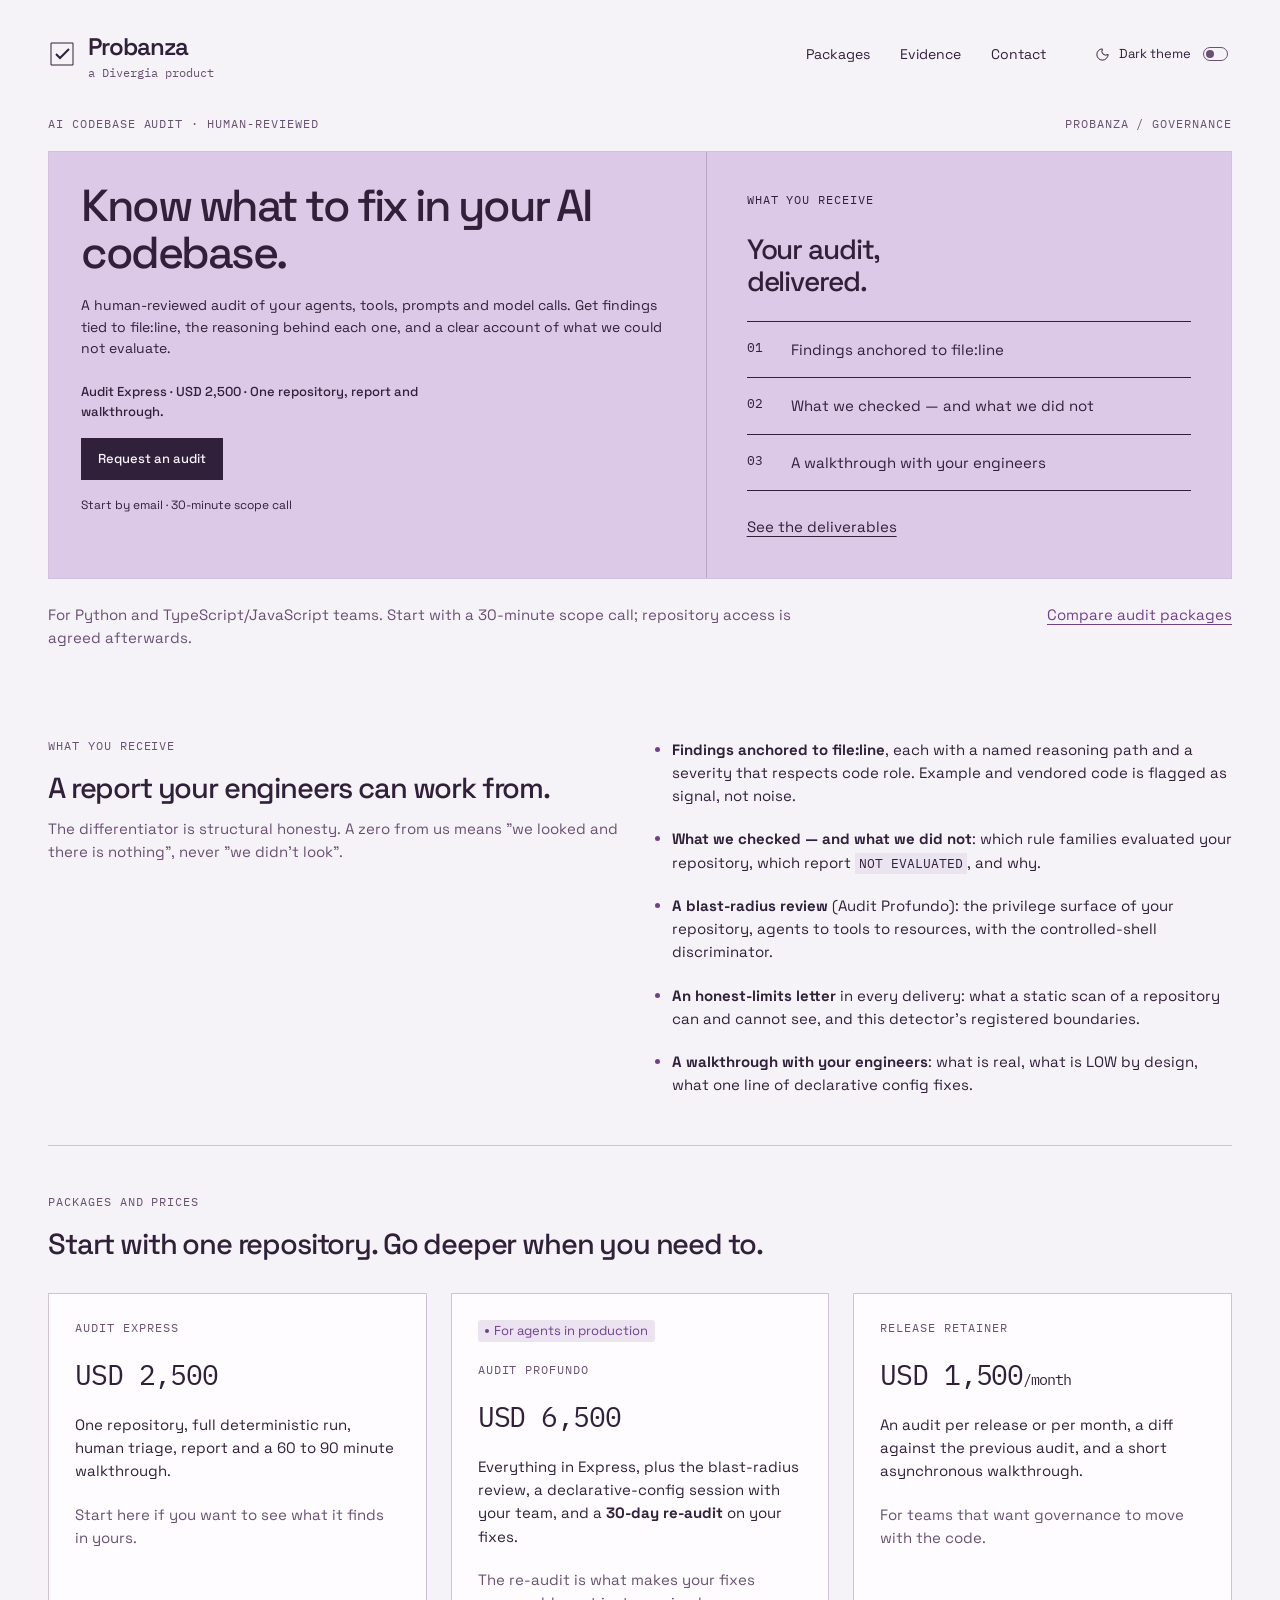
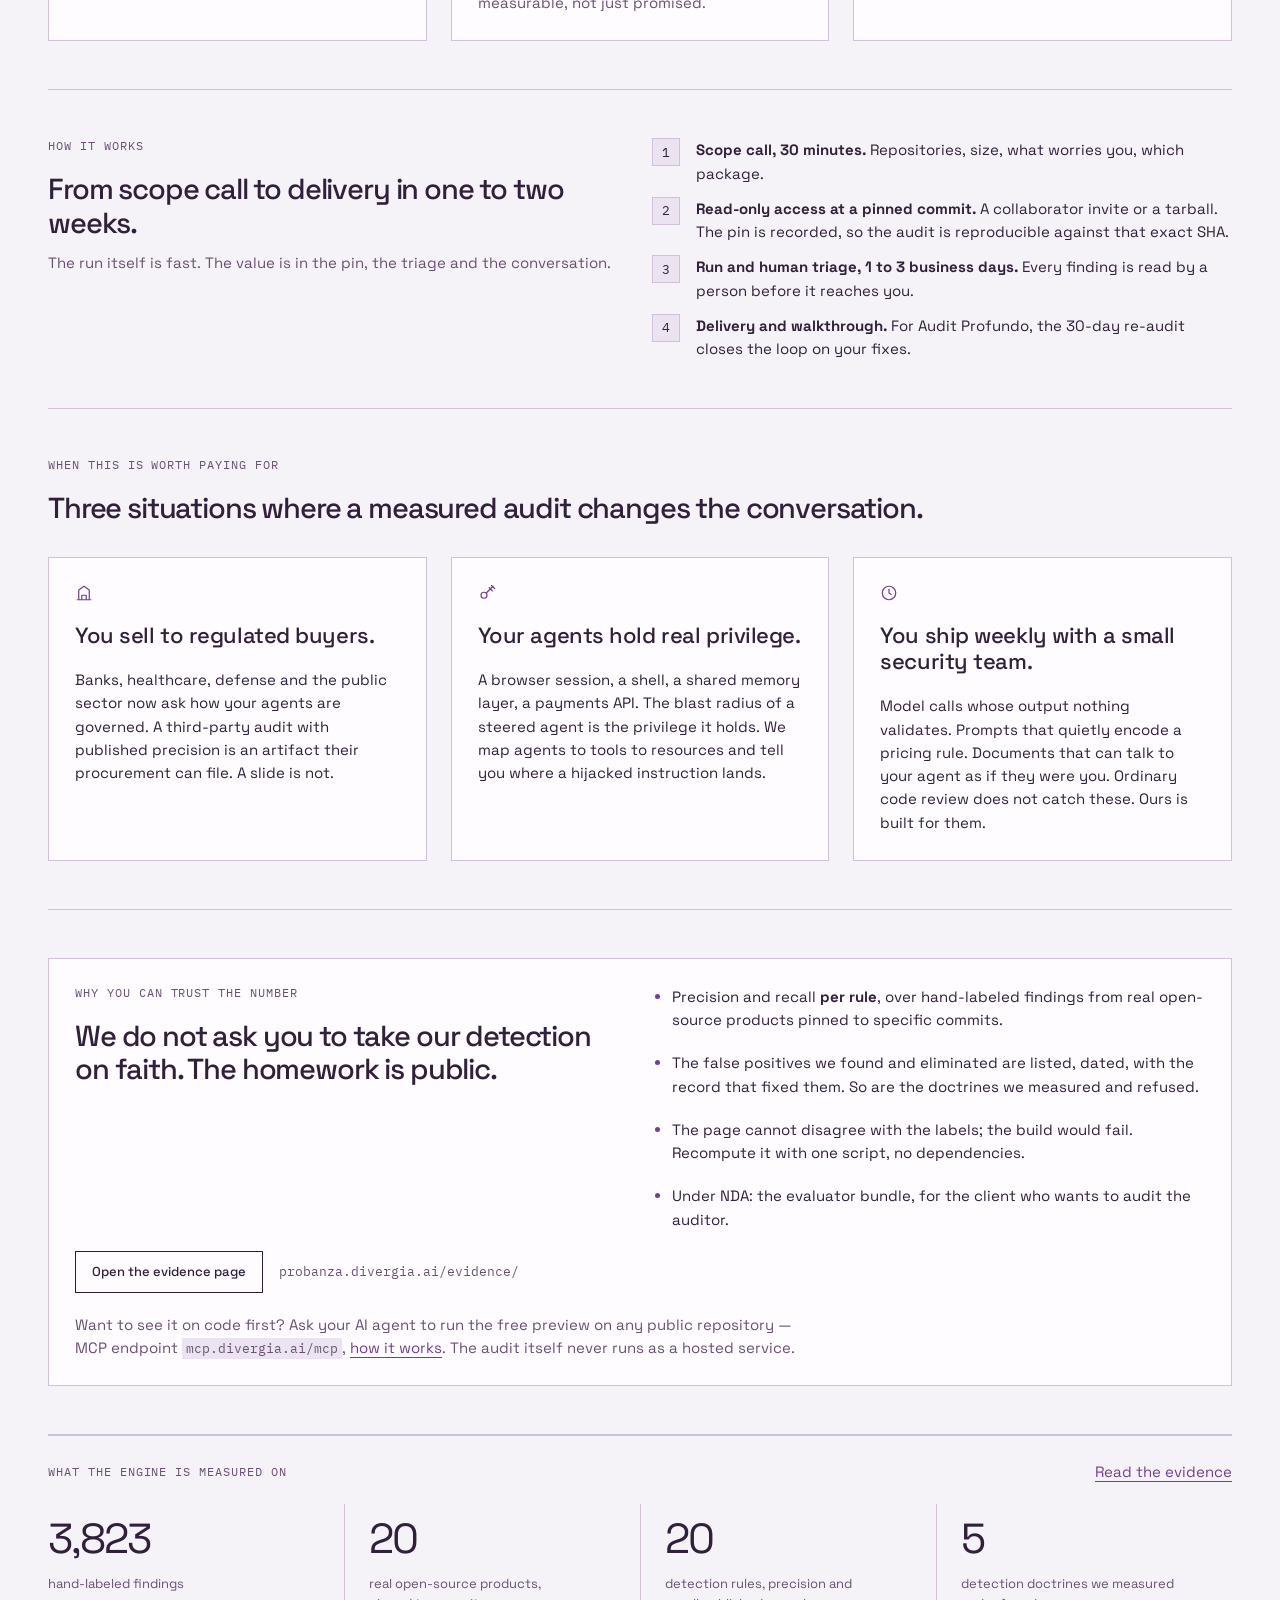
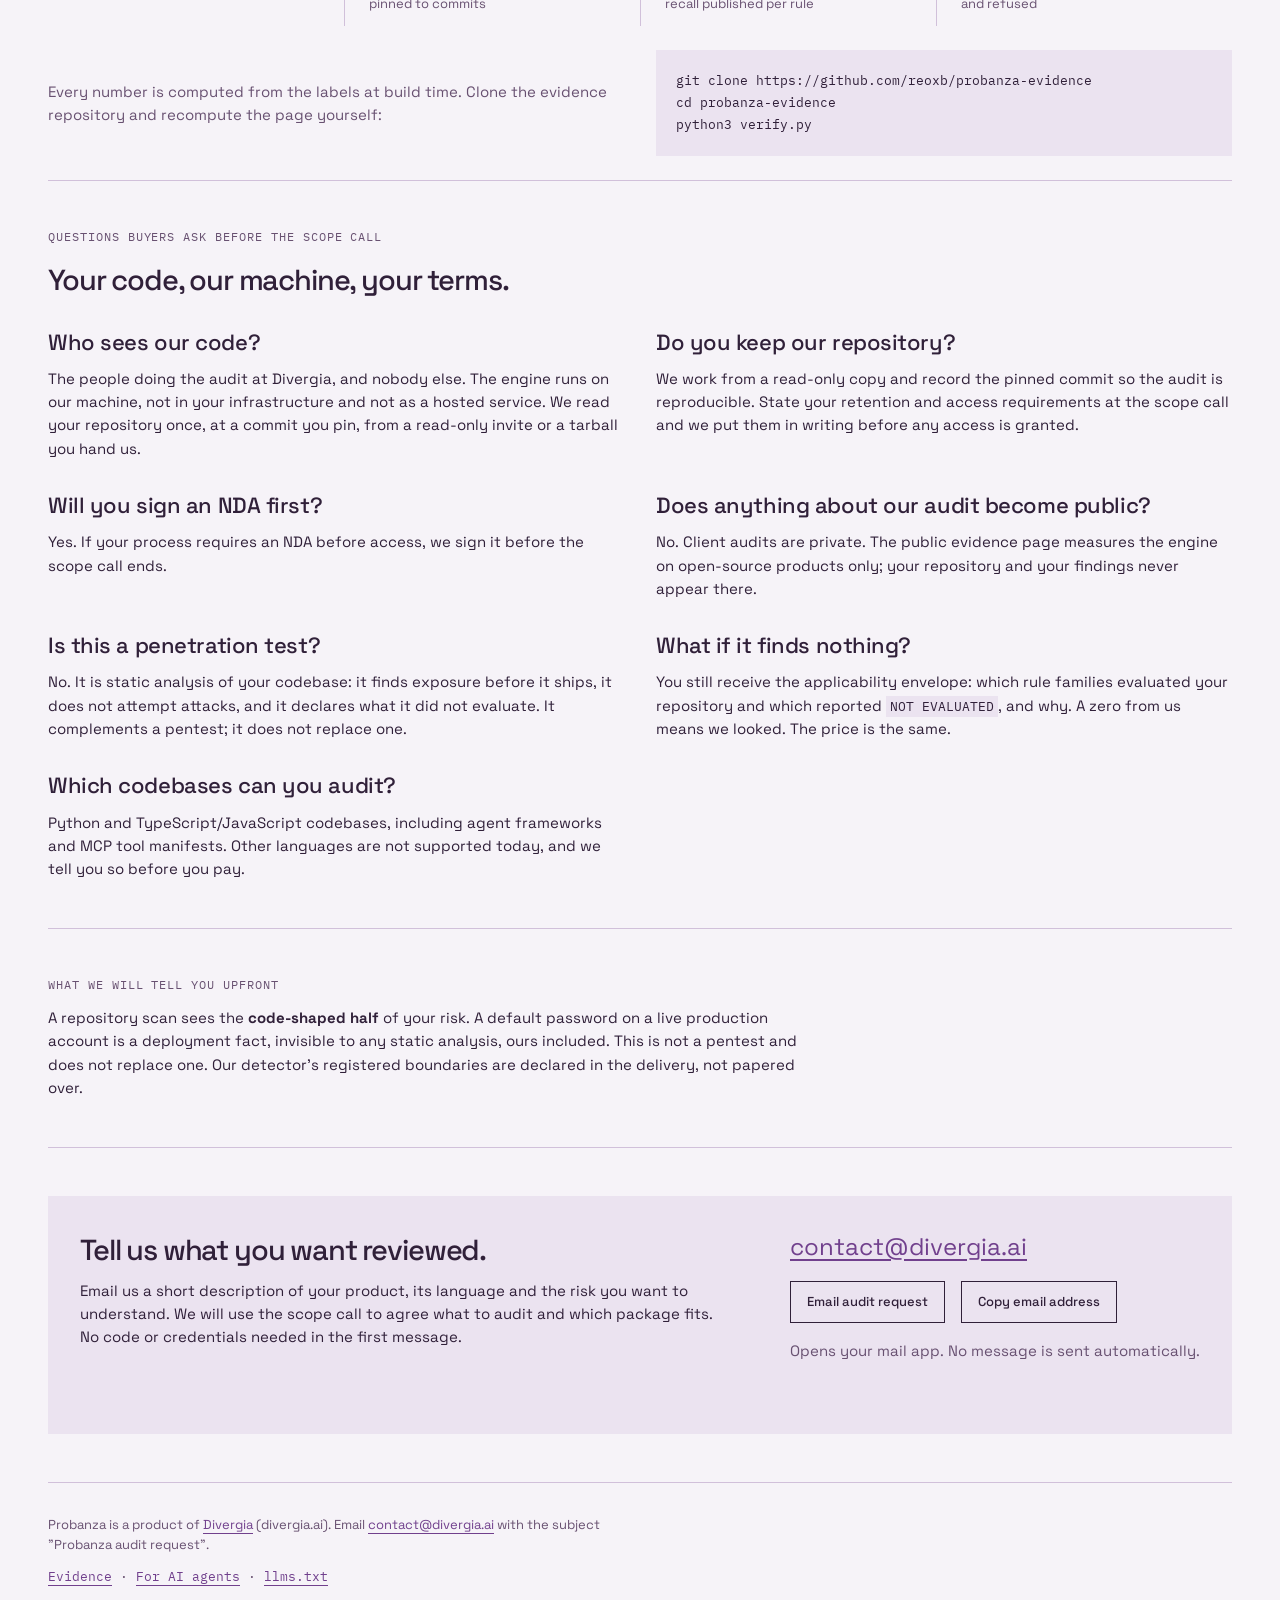
==== commit 69785993: "publish the Probanza validation evidence (auditor@f9bfe23) Public site UI on tada-ui 2.3.0 (Brand 0." ====
--- a/index.html
+++ b/index.html
@@ -1,5 +1,5 @@
-<!doctype html><html lang="en" class="no-js"><head><meta charset="UTF-8"><meta name="viewport" content="width=device-width, initial-scale=1"><title>Probanza — Governance audit for AI systems, a Divergia product</title><script>try{const q=new URLSearchParams(location.search).get('mode'),s=localStorage.getItem('probanza-color-mode');document.documentElement.classList.toggle('dark',q?q==='dark':s?s==='dark':matchMedia('(prefers-color-scheme: dark)').matches)}catch{document.documentElement.classList.toggle('dark',matchMedia('(prefers-color-scheme: dark)').matches)}</script>  <script type="module" crossorigin src="/assets/index-CfXfTOXb.js"></script>
-  <link rel="stylesheet" crossorigin href="/assets/index-BCJJo3pu.css">
-<meta name="description" content="A concierge governance audit of your AI system's codebase — agents, tools, prompts, model calls — with findings anchored to file:line, a written statement of what was not evaluated, and detection measured on public, hand-labeled data you can recompute."></head><body><div id="root"><a class="skip-link" href="#main">Skip to content</a><header class="page-header page-width"><a href="/" class="wordmark" data-slot="probanza-wordmark"><svg aria-hidden="true" viewBox="0 0 28 28" width="28" height="28"><path d="M3 3H25V25H3Z" fill="none" stroke="currentColor"></path><path d="M8 14L12 18L21 9" fill="none" stroke="currentColor" stroke-width="2"></path></svg><span>Probanza<span class="wordmark-note">a Divergia product</span></span></a><div class="header-actions"><nav data-slot="navigation-menu" aria-label="Main navigation" class="relative"><ul data-slot="navigation-menu-list" class="m-0 flex list-none flex-wrap items-center gap-1 p-0"><li data-slot="navigation-menu-item"><a data-slot="navigation-menu-link" href="#packages" class="inline-flex min-h-10.5 cursor-pointer items-center gap-1.5 border border-transparent px-3 text-[13px] leading-none text-foreground no-underline select-none transition-colors duration-120 hover:bg-muted motion-reduce:transition-none max-[40.0625rem]:px-2.5 aria-[current=page]:border-border aria-[current=page]:bg-card aria-[current=page]:font-semibold">Packages</a></li><li data-slot="navigation-menu-item"><a data-slot="navigation-menu-link" href="/evidence/" class="inline-flex min-h-10.5 cursor-pointer items-center gap-1.5 border border-transparent px-3 text-[13px] leading-none text-foreground no-underline select-none transition-colors duration-120 hover:bg-muted motion-reduce:transition-none max-[40.0625rem]:px-2.5 aria-[current=page]:border-border aria-[current=page]:bg-card aria-[current=page]:font-semibold">Evidence</a></li><li data-slot="navigation-menu-item"><a data-slot="navigation-menu-link" href="#contact" class="inline-flex min-h-10.5 cursor-pointer items-center gap-1.5 border border-transparent px-3 text-[13px] leading-none text-foreground no-underline select-none transition-colors duration-120 hover:bg-muted motion-reduce:transition-none max-[40.0625rem]:px-2.5 aria-[current=page]:border-border aria-[current=page]:bg-card aria-[current=page]:font-semibold">Contact</a></li></ul></nav><div data-slot="theme-toggle" class="flex max-w-none flex-row items-center gap-2.25 px-1 py-3.25 theme-control"><label id="base-ui-_R_t9_" for="base-ui-_R_59_" data-slot="field-label" class="type-ui text-foreground flex items-center gap-2.25 text-[11px] font-normal max-[56.3125rem]:text-[10px]"><svg xmlns="http://www.w3.org/2000/svg" width="24" height="24" viewBox="0 0 24 24" fill="none" stroke="currentColor" stroke-width="1.6" stroke-linecap="round" stroke-linejoin="round" class="lucide lucide-moon size-3.75" aria-hidden="true"><path d="M20.985 12.486a9 9 0 1 1-9.473-9.472c.405-.022.617.46.402.803a6 6 0 0 0 8.268 8.268c.344-.215.825-.004.803.401"></path></svg>Dark theme</label><span data-unchecked="" role="switch" tabindex="0" id="base-ui-_R_1d9_" aria-checked="false" data-slot="switch" class="relative inline-flex h-3.5 w-6.25 shrink-0 cursor-pointer items-center rounded-full border border-muted-foreground p-0.5 after:absolute after:-inset-x-1 after:-inset-y-1.25 transition-colors duration-120 motion-reduce:transition-none data-checked:border-primary data-checked:bg-primary data-disabled:cursor-not-allowed data-disabled:border-disabled-foreground data-disabled:bg-disabled ml-auto"><span data-unchecked="" data-slot="switch-thumb" class="block size-2 rounded-full bg-muted-foreground transition-transform duration-120 motion-reduce:transition-none data-checked:translate-x-2.5 data-checked:bg-primary-foreground data-disabled:bg-disabled-foreground"></span></span><input id="base-ui-_R_59_" style="clip-path:inset(50%);overflow:hidden;white-space:nowrap;border:0;padding:0;width:1px;height:1px;margin:0;position:fixed;top:0;left:0" tabindex="-1" type="checkbox" aria-hidden="true"/></div></div></header><main id="main" class="page-width" tabindex="-1"><section data-slot="editorial-hero" aria-labelledby="_R_6_"><div class="mb-3.25 flex justify-between gap-5 type-label text-muted-foreground min-[40.0625rem]:mb-4.5"><span>AI codebase audit · Human-reviewed</span><span class="max-[56.3125rem]:hidden">PROBANZA / GOVERNANCE</span></div><div class="grid min-h-80.5 grid-cols-1 overflow-hidden border border-border bg-surface-brand text-foreground min-[40.0625rem]:grid-cols-[1.3fr_1fr] min-[56.3125rem]:grid-cols-[1.25fr_1fr] min-[93.75rem]:min-h-88.75"><div class="relative z-1 px-5.75 py-6.75 min-[40.0625rem]:px-5 min-[40.0625rem]:py-6.25 min-[56.3125rem]:px-5.75 min-[56.3125rem]:py-7 min-[73.8125rem]:px-8 min-[73.8125rem]:py-7.5 min-[93.75rem]:p-10"><h1 id="_R_6_" class="m-0 mb-4.5 font-medium tracking-[-0.055em] [&amp;_span]:font-semibold text-[clamp(33px,8.7vw,49px)] min-[40.0625rem]:text-[34px] min-[56.3125rem]:text-[40px] min-[73.8125rem]:text-[clamp(32px,3.5vw,58px)] leading-[1.06]">Know what to fix in your AI codebase.</h1><p class="m-0 mb-5.5 max-w-prose text-[13px] leading-[1.55]">A human-reviewed audit of your agents, tools, prompts and model calls. Get findings tied to file:line, the reasoning behind each one, and a clear account of what we could not evaluate.</p><div class="hero-offer"><p>Audit Express · USD 2,500 · One repository, report and walkthrough.</p><a href="#contact" data-slot="action-link" class="inline-flex cursor-pointer items-center justify-center transition-colors duration-120 motion-reduce:transition-none aria-busy:cursor-progress disabled:cursor-not-allowed disabled:border-input disabled:bg-disabled disabled:text-disabled-foreground [&amp;_svg]:size-3.75 [&amp;_svg]:shrink-0 min-h-10.5 border px-4 py-2.5 type-ui border-contour bg-inverse text-inverse-foreground enabled:hover:bg-inverse-hover action-link action-inverse">Request an audit</a><span class="hero-next-step">Start by email · 30-minute scope call</span></div></div><div class="relative min-h-45 border-t border-contour/20 min-[40.0625rem]:min-h-72.5 min-[40.0625rem]:border-t-0 min-[40.0625rem]:border-l min-[56.3125rem]:min-h-80 min-[93.75rem]:min-h-88.75"><aside class="audit-preview" aria-labelledby="audit-preview-title"><span class="type-label">What you receive</span><h2 id="audit-preview-title">Your audit, delivered.</h2><ol><li><span class="type-data" aria-hidden="true">0<!-- -->1</span><span>Findings anchored to file:line</span></li><li><span class="type-data" aria-hidden="true">0<!-- -->2</span><span>What we checked — and what we did not</span></li><li><span class="type-data" aria-hidden="true">0<!-- -->3</span><span>A walkthrough with your engineers</span></li></ol><a class="preview-link" href="#deliverables">See the deliverables</a></aside></div></div></section><div class="hero-followup"><p>For Python and TypeScript/JavaScript teams. Start with a 30-minute scope call; repository access is agreed afterwards.</p><a href="#packages">Compare audit packages</a></div><section id="deliverables" class="copy-section"><div class="copy-grid2"><div class="copy-flow"><span class="type-label text-muted-foreground">What you receive</span><div data-slot="section-heading" class="mt-7 mb-5 flex items-end justify-between gap-2.5 min-[40.0625rem]:mt-8.25 min-[40.0625rem]:items-center min-[40.0625rem]:gap-5 m-0!"><div><h2 class="mt-1.25 mb-0 type-h2 max-[56.3125rem]:text-[27px]">A report your engineers can work from.</h2></div></div><p class="text-muted-foreground">The differentiator is structural honesty. A zero from us means &quot;we looked and there is nothing&quot;, never &quot;we didn&#x27;t look&quot;.</p></div><ul class="copy-list"><li class=""><p class=""><strong class="">Findings anchored to file:line</strong>, each with a named reasoning path and a severity that respects code role. Example and vendored code is flagged as signal, not noise.</p></li><li class=""><p class=""><strong class="">What we checked — and what we did not</strong>: which rule families evaluated your repository, which report <code class="">NOT EVALUATED</code>, and why.</p></li><li class=""><p class=""><strong class="">A blast-radius review</strong> (Audit Profundo): the privilege surface of your repository, agents to tools to resources, with the controlled-shell discriminator.</p></li><li class=""><p class=""><strong class="">An honest-limits letter</strong> in every delivery: what a static scan of a repository can and cannot see, and this detector&#x27;s registered boundaries.</p></li><li class=""><p class=""><strong class="">A walkthrough with your engineers</strong>: what is real, what is LOW by design, what one line of declarative config fixes.</p></li></ul></div></section><section id="packages" class="copy-section"><div class="copy-flow"><span class="type-label text-muted-foreground">Packages and prices</span><div data-slot="section-heading" class="mt-7 mb-5 flex items-end justify-between gap-2.5 min-[40.0625rem]:mt-8.25 min-[40.0625rem]:items-center min-[40.0625rem]:gap-5 m-0!"><div><h2 class="mt-1.25 mb-0 type-h2 max-[56.3125rem]:text-[27px]">Start with one repository. Go deeper when you need to.</h2></div></div></div><div class="copy-grid3"><div data-slot="card" class="flex flex-col gap-5 border border-border bg-card p-6.5 text-card-foreground min-w-0"><span class="type-label text-muted-foreground">Audit Express</span><span class="copy-price">USD 2,500</span><p class="">One repository, full deterministic run, human triage, report and a 60 to 90 minute walkthrough.</p><p class="text-muted-foreground">Start here if you want to see what it finds in yours.</p></div><div data-slot="card" class="flex flex-col gap-5 border border-border bg-card p-6.5 text-card-foreground min-w-0"><span data-slot="status" data-tone="active" class="inline-flex items-center gap-1.25 rounded-status px-1.75 py-1 text-[11px] leading-[1.25] whitespace-nowrap [&amp;_svg]:size-3 [&amp;_svg]:shrink-0 bg-status-active text-status-active-foreground self-start"><span aria-hidden="true" class="inline-flex"><span class="size-1 rounded-full bg-current"></span></span><span>For agents in production</span></span><span class="type-label text-muted-foreground">Audit Profundo</span><span class="copy-price">USD 6,500</span><p class="">Everything in Express, plus the blast-radius review, a declarative-config session with your team, and a <strong class="">30-day re-audit</strong> on your fixes.</p><p class="text-muted-foreground">The re-audit is what makes your fixes measurable, not just promised.</p></div><div data-slot="card" class="flex flex-col gap-5 border border-border bg-card p-6.5 text-card-foreground min-w-0"><span class="type-label text-muted-foreground">Release Retainer</span><span class="copy-price">USD 1,500<small class="">/month</small></span><p class="">An audit per release or per month, a diff against the previous audit, and a short asynchronous walkthrough.</p><p class="text-muted-foreground">For teams that want governance to move with the code.</p></div></div></section><section id="process" class="copy-section"><div class="copy-grid2"><div class="copy-flow"><span class="type-label text-muted-foreground">How it works</span><div data-slot="section-heading" class="mt-7 mb-5 flex items-end justify-between gap-2.5 min-[40.0625rem]:mt-8.25 min-[40.0625rem]:items-center min-[40.0625rem]:gap-5 m-0!"><div><h2 class="mt-1.25 mb-0 type-h2 max-[56.3125rem]:text-[27px]">From scope call to delivery in one to two weeks.</h2></div></div><p class="text-muted-foreground">The run itself is fast. The value is in the pin, the triage and the conversation.</p></div><div class="copy-flow"><div class="copy-step"><span class="copy-step-number">1</span><p class=""><strong class="">Scope call, 30 minutes.</strong> Repositories, size, what worries you, which package.</p></div><div class="copy-step"><span class="copy-step-number">2</span><p class=""><strong class="">Read-only access at a pinned commit.</strong> A collaborator invite or a tarball. The pin is recorded, so the audit is reproducible against that exact SHA.</p></div><div class="copy-step"><span class="copy-step-number">3</span><p class=""><strong class="">Run and human triage, 1 to 3 business days.</strong> Every finding is read by a person before it reaches you.</p></div><div class="copy-step"><span class="copy-step-number">4</span><p class=""><strong class="">Delivery and walkthrough.</strong> For Audit Profundo, the 30-day re-audit closes the loop on your fixes.</p></div></div></div></section><section id="fit" class="copy-section"><div class="copy-flow"><span class="type-label text-muted-foreground">When this is worth paying for</span><div data-slot="section-heading" class="mt-7 mb-5 flex items-end justify-between gap-2.5 min-[40.0625rem]:mt-8.25 min-[40.0625rem]:items-center min-[40.0625rem]:gap-5 m-0!"><div><h2 class="mt-1.25 mb-0 type-h2 max-[56.3125rem]:text-[27px]">Three situations where a measured audit changes the conversation.</h2></div></div></div><div class="copy-grid3"><div data-slot="card" class="flex flex-col gap-5 border border-border bg-card p-6.5 text-card-foreground min-w-0"><svg viewBox="0 0 24 24" aria-hidden="true" class="copy-icon copy-icon"><path d="M3 21h18M5 21V8l7-5 7 5v13M9 21v-6h6v6" class=""></path></svg><h3 data-slot="card-title" class="m-0 text-[22px] leading-[1.2] font-medium tracking-[-0.02em]">You sell to regulated buyers.</h3><p class="">Banks, healthcare, defense and the public sector now ask how your agents are governed. A third-party audit with published precision is an artifact their procurement can file. A slide is not.</p></div><div data-slot="card" class="flex flex-col gap-5 border border-border bg-card p-6.5 text-card-foreground min-w-0"><svg viewBox="0 0 24 24" aria-hidden="true" class="copy-icon copy-icon"><circle cx="8" cy="15" r="4" class=""></circle><path d="M11 12l9-9M15 5l4 4M18 2l4 4" class=""></path></svg><h3 data-slot="card-title" class="m-0 text-[22px] leading-[1.2] font-medium tracking-[-0.02em]">Your agents hold real privilege.</h3><p class="">A browser session, a shell, a shared memory layer, a payments API. The blast radius of a steered agent is the privilege it holds. We map agents to tools to resources and tell you where a hijacked instruction lands.</p></div><div data-slot="card" class="flex flex-col gap-5 border border-border bg-card p-6.5 text-card-foreground min-w-0"><svg viewBox="0 0 24 24" aria-hidden="true" class="copy-icon copy-icon"><circle cx="12" cy="12" r="9" class=""></circle><path d="M12 7v5l3 2" class=""></path></svg><h3 data-slot="card-title" class="m-0 text-[22px] leading-[1.2] font-medium tracking-[-0.02em]">You ship weekly with a small security team.</h3><p class="">Model calls whose output nothing validates. Prompts that quietly encode a pricing rule. Documents that can talk to your agent as if they were you. Ordinary code review does not catch these. Ours is built for them.</p></div></div></section><section id="evidence" class="copy-section"><div data-slot="card" class="flex flex-col gap-5 border border-border bg-card p-6.5 text-card-foreground min-w-0"><div class="copy-grid2"><div class="copy-flow"><span class="type-label text-muted-foreground">Why you can trust the number</span><div data-slot="section-heading" class="mt-7 mb-5 flex items-end justify-between gap-2.5 min-[40.0625rem]:mt-8.25 min-[40.0625rem]:items-center min-[40.0625rem]:gap-5 m-0!"><div><h2 class="mt-1.25 mb-0 type-h2 max-[56.3125rem]:text-[27px]">We do not ask you to take our detection on faith. The homework is public.</h2></div></div></div><ul class="copy-list"><li class=""><p class="">Precision and recall <strong class="">per rule</strong>, over hand-labeled findings from real open-source products pinned to specific commits.</p></li><li class=""><p class="">The false positives we found and eliminated are listed, dated, with the record that fixed them. So are the doctrines we measured and refused.</p></li><li class=""><p class="">The page cannot disagree with the labels; the build would fail. Recompute it with one script, no dependencies.</p></li><li class=""><p class="">Under NDA: the evaluator bundle, for the client who wants to audit the auditor.</p></li></ul></div><div class="copy-actions"><a href="https://probanza.divergia.ai/evidence/" data-slot="action-link" class="inline-flex cursor-pointer items-center justify-center transition-colors duration-120 motion-reduce:transition-none aria-busy:cursor-progress disabled:cursor-not-allowed disabled:border-input disabled:bg-disabled disabled:text-disabled-foreground [&amp;_svg]:size-3.75 [&amp;_svg]:shrink-0 min-h-10.5 border px-4 py-2.5 type-ui border-foreground bg-transparent text-foreground enabled:hover:bg-muted enabled:active:bg-surface-brand action-link ">Open the evidence page</a><span class="text-muted-foreground type-data">probanza.divergia.ai/evidence/</span></div><p class="text-muted-foreground">Want to see it on code first? Ask your AI agent to run the free preview on any public repository — MCP endpoint <code class="">mcp.divergia.ai/mcp</code>, <a href="https://probanza.divergia.ai/agents.md#try-it-first-free-preview-over-mcp" class="">how it works</a>. The audit itself never runs as a hosted service.</p></div></section><section aria-label="What the engine is measured on" class="proof-section"><div class="proof-heading"><p class="type-label text-muted-foreground">What the engine is measured on</p><a href="https://probanza.divergia.ai/evidence/">Read the evidence</a></div><dl class="metrics"><div><dt>hand-labeled findings</dt><dd>3,823</dd></div><div><dt>real open-source products, pinned to commits</dt><dd>20</dd></div><div><dt>detection rules, precision and recall published per rule</dt><dd>20</dd></div><div><dt>detection doctrines we measured and refused</dt><dd>5</dd></div></dl><div class="proof-recompute"><p>Every number is computed from the labels at build time. Clone the evidence repository and recompute the page yourself:</p><pre role="region" tabindex="0" aria-label="Commands to recompute the evidence">git clone https://github.com/reoxb/probanza-evidence
+<!doctype html><html lang="en" class="no-js"><head><meta charset="UTF-8"><meta name="viewport" content="width=device-width, initial-scale=1"><title>Probanza — Governance audit for AI systems, a Divergia product</title><script>try{const q=new URLSearchParams(location.search).get('mode'),s=localStorage.getItem('probanza-color-mode');document.documentElement.classList.toggle('dark',q?q==='dark':s?s==='dark':matchMedia('(prefers-color-scheme: dark)').matches)}catch{document.documentElement.classList.toggle('dark',matchMedia('(prefers-color-scheme: dark)').matches)}</script>  <script type="module" crossorigin src="/assets/index-DaQGLelF.js"></script>
+  <link rel="stylesheet" crossorigin href="/assets/index-BOn6XTXp.css">
+<meta name="description" content="A concierge governance audit of your AI system's codebase — agents, tools, prompts, model calls — with findings anchored to file:line, a written statement of what was not evaluated, and detection measured on public, hand-labeled data you can recompute."></head><body><div id="root"><a class="skip-link" href="#main">Skip to content</a><header class="page-header page-width"><a href="/" class="wordmark" data-slot="probanza-wordmark"><svg aria-hidden="true" viewBox="0 0 28 28" width="28" height="28"><path d="M3 3H25V25H3Z" fill="none" stroke="currentColor"></path><path d="M8 14L12 18L21 9" fill="none" stroke="currentColor" stroke-width="2"></path></svg><span>Probanza<span class="wordmark-note">a Divergia product</span></span></a><div data-slot="theme-toggle" class="flex theme-control theme-control-compact"><span data-unchecked="" role="switch" tabindex="0" id="base-ui-_R_19_" aria-checked="false" aria-label="Dark theme" class="grid size-9.5 cursor-pointer place-items-center border border-border text-foreground transition-colors duration-120 hover:bg-muted motion-reduce:transition-none [&amp;_svg]:size-4.25"><svg xmlns="http://www.w3.org/2000/svg" width="24" height="24" viewBox="0 0 24 24" fill="none" stroke="currentColor" stroke-width="1.6" stroke-linecap="round" stroke-linejoin="round" class="lucide lucide-moon" aria-hidden="true"><path d="M20.985 12.486a9 9 0 1 1-9.473-9.472c.405-.022.617.46.402.803a6 6 0 0 0 8.268 8.268c.344-.215.825-.004.803.401"></path></svg></span><input id="base-ui-_R_19H1_" style="clip-path:inset(50%);overflow:hidden;white-space:nowrap;border:0;padding:0;width:1px;height:1px;margin:0;position:fixed;top:0;left:0" tabindex="-1" type="checkbox" aria-hidden="true"/></div><div class="header-actions"><nav data-slot="navigation-menu" aria-label="Main navigation" class="relative"><ul data-slot="navigation-menu-list" class="m-0 flex list-none flex-wrap items-center gap-1 p-0"><li data-slot="navigation-menu-item"><a data-slot="navigation-menu-link" href="#packages" class="inline-flex min-h-10.5 cursor-pointer items-center gap-1.5 border border-transparent px-3 text-sm leading-none text-foreground no-underline select-none transition-colors duration-120 hover:bg-muted motion-reduce:transition-none max-[40.0625rem]:px-2.5 aria-[current=page]:border-border aria-[current=page]:bg-card aria-[current=page]:font-semibold">Packages</a></li><li data-slot="navigation-menu-item"><a data-slot="navigation-menu-link" href="/evidence/" class="inline-flex min-h-10.5 cursor-pointer items-center gap-1.5 border border-transparent px-3 text-sm leading-none text-foreground no-underline select-none transition-colors duration-120 hover:bg-muted motion-reduce:transition-none max-[40.0625rem]:px-2.5 aria-[current=page]:border-border aria-[current=page]:bg-card aria-[current=page]:font-semibold">Evidence</a></li><li data-slot="navigation-menu-item"><a data-slot="navigation-menu-link" href="#contact" class="inline-flex min-h-10.5 cursor-pointer items-center gap-1.5 border border-transparent px-3 text-sm leading-none text-foreground no-underline select-none transition-colors duration-120 hover:bg-muted motion-reduce:transition-none max-[40.0625rem]:px-2.5 aria-[current=page]:border-border aria-[current=page]:bg-card aria-[current=page]:font-semibold">Contact</a></li></ul></nav><div data-slot="theme-toggle" class="flex max-w-none flex-row items-center gap-2.25 px-1 py-3.25 theme-control theme-control-row"><label id="base-ui-_R_tp_" for="base-ui-_R_5p_" data-slot="field-label" class="type-ui text-foreground flex items-center gap-2.25 text-xs font-normal max-[56.3125rem]:text-2xs"><svg xmlns="http://www.w3.org/2000/svg" width="24" height="24" viewBox="0 0 24 24" fill="none" stroke="currentColor" stroke-width="1.6" stroke-linecap="round" stroke-linejoin="round" class="lucide lucide-moon size-3.75" aria-hidden="true"><path d="M20.985 12.486a9 9 0 1 1-9.473-9.472c.405-.022.617.46.402.803a6 6 0 0 0 8.268 8.268c.344-.215.825-.004.803.401"></path></svg>Dark theme</label><span data-unchecked="" role="switch" tabindex="0" id="base-ui-_R_1dp_" aria-checked="false" data-slot="switch" class="relative inline-flex h-3.5 w-6.25 shrink-0 cursor-pointer items-center rounded-full border border-muted-foreground p-0.5 after:absolute after:-inset-x-1 after:-inset-y-1.25 transition-colors duration-120 motion-reduce:transition-none data-checked:border-primary data-checked:bg-primary data-disabled:cursor-not-allowed data-disabled:border-disabled-foreground data-disabled:bg-disabled ml-auto"><span data-unchecked="" data-slot="switch-thumb" class="block size-2 rounded-full bg-muted-foreground transition-transform duration-120 motion-reduce:transition-none data-checked:translate-x-2.5 data-checked:bg-primary-foreground data-disabled:bg-disabled-foreground"></span></span><input id="base-ui-_R_5p_" style="clip-path:inset(50%);overflow:hidden;white-space:nowrap;border:0;padding:0;width:1px;height:1px;margin:0;position:fixed;top:0;left:0" tabindex="-1" type="checkbox" aria-hidden="true"/></div></div></header><main id="main" class="page-width" tabindex="-1"><section data-slot="editorial-hero" aria-labelledby="_R_6_"><div class="mb-3.25 flex justify-between gap-5 type-label text-muted-foreground min-[40.0625rem]:mb-4.5"><span>AI codebase audit · Human-reviewed</span><span class="max-[56.3125rem]:hidden">PROBANZA / GOVERNANCE</span></div><div class="grid min-h-80.5 grid-cols-1 overflow-hidden border border-border bg-surface-brand text-foreground min-[40.0625rem]:grid-cols-[1.3fr_1fr] min-[56.3125rem]:grid-cols-[1.25fr_1fr] min-[93.75rem]:min-h-88.75"><div class="relative z-1 px-5.75 py-6.75 min-[40.0625rem]:px-5 min-[40.0625rem]:py-6.25 min-[56.3125rem]:px-5.75 min-[56.3125rem]:py-7 min-[73.8125rem]:px-8 min-[73.8125rem]:py-7.5 min-[93.75rem]:p-10"><h1 id="_R_6_" class="m-0 mb-4.5 font-medium tracking-[-0.055em] [&amp;_span]:font-semibold text-[clamp(2.0625rem,8.7vw,3.0625rem)] min-[40.0625rem]:text-[2.125rem] min-[56.3125rem]:text-[2.5rem] min-[73.8125rem]:text-[clamp(2rem,3.5vw,3.625rem)] [@media(width&gt;=90rem)_and_(height&gt;=50rem)]:text-[clamp(2rem,3.9375vw,3.625rem)] leading-[1.06]">Know what to fix in your AI codebase.</h1><p class="m-0 mb-5.5 max-w-prose text-sm leading-[1.55]">A human-reviewed audit of your agents, tools, prompts and model calls. Get findings tied to file:line, the reasoning behind each one, and a clear account of what we could not evaluate.</p><div class="hero-offer"><p>Audit Express · USD 2,500 · One repository, report and walkthrough.</p><a href="#contact" data-slot="action-link" class="inline-flex cursor-pointer items-center justify-center transition-colors duration-120 motion-reduce:transition-none aria-busy:cursor-progress disabled:cursor-not-allowed disabled:border-input disabled:bg-disabled disabled:text-disabled-foreground [&amp;_svg]:size-3.75 [&amp;_svg]:shrink-0 min-h-10.5 border px-4 py-2.5 type-ui border-contour bg-inverse text-inverse-foreground enabled:hover:bg-inverse-hover action-link action-inverse">Request an audit</a><span class="hero-next-step">Start by email · 30-minute scope call</span></div></div><div class="relative min-h-45 border-t border-contour/20 min-[40.0625rem]:min-h-72.5 min-[40.0625rem]:border-t-0 min-[40.0625rem]:border-l min-[56.3125rem]:min-h-80 min-[93.75rem]:min-h-88.75"><aside class="audit-preview" aria-labelledby="audit-preview-title"><span class="type-label">What you receive</span><h2 id="audit-preview-title">Your audit, delivered.</h2><ol><li><span class="type-data" aria-hidden="true">0<!-- -->1</span><span>Findings anchored to file:line</span></li><li><span class="type-data" aria-hidden="true">0<!-- -->2</span><span>What we checked — and what we did not</span></li><li><span class="type-data" aria-hidden="true">0<!-- -->3</span><span>A walkthrough with your engineers</span></li></ol><a class="preview-link" href="#deliverables">See the deliverables</a></aside></div></div></section><div class="hero-followup"><p>For Python and TypeScript/JavaScript teams. Start with a 30-minute scope call; repository access is agreed afterwards.</p><a href="#packages">Compare audit packages</a></div><section id="deliverables" class="copy-section"><div class="copy-grid2"><div class="copy-flow"><span class="type-label text-muted-foreground">What you receive</span><div data-slot="section-heading" class="mt-7 mb-5 flex items-end justify-between gap-2.5 min-[40.0625rem]:mt-8.25 min-[40.0625rem]:items-center min-[40.0625rem]:gap-5 max-sm:[&amp;&gt;[data-variant=text]]:max-w-28.75 max-sm:[&amp;&gt;[data-variant=text]]:text-left m-0!"><div><h2 class="mt-1.25 mb-0 type-h2 max-[56.3125rem]:text-[1.6875rem]">A report your engineers can work from.</h2></div></div><p class="text-muted-foreground">The differentiator is structural honesty. A zero from us means &quot;we looked and there is nothing&quot;, never &quot;we didn&#x27;t look&quot;.</p></div><ul class="copy-list"><li class=""><p class=""><strong class="">Findings anchored to file:line</strong>, each with a named reasoning path and a severity that respects code role. Example and vendored code is flagged as signal, not noise.</p></li><li class=""><p class=""><strong class="">What we checked — and what we did not</strong>: which rule families evaluated your repository, which report <code class="">NOT EVALUATED</code>, and why.</p></li><li class=""><p class=""><strong class="">A blast-radius review</strong> (Audit Profundo): the privilege surface of your repository, agents to tools to resources, with the controlled-shell discriminator.</p></li><li class=""><p class=""><strong class="">An honest-limits letter</strong> in every delivery: what a static scan of a repository can and cannot see, and this detector&#x27;s registered boundaries.</p></li><li class=""><p class=""><strong class="">A walkthrough with your engineers</strong>: what is real, what is LOW by design, what one line of declarative config fixes.</p></li></ul></div></section><section id="packages" class="copy-section"><div class="copy-flow"><span class="type-label text-muted-foreground">Packages and prices</span><div data-slot="section-heading" class="mt-7 mb-5 flex items-end justify-between gap-2.5 min-[40.0625rem]:mt-8.25 min-[40.0625rem]:items-center min-[40.0625rem]:gap-5 max-sm:[&amp;&gt;[data-variant=text]]:max-w-28.75 max-sm:[&amp;&gt;[data-variant=text]]:text-left m-0!"><div><h2 class="mt-1.25 mb-0 type-h2 max-[56.3125rem]:text-[1.6875rem]">Start with one repository. Go deeper when you need to.</h2></div></div></div><div class="copy-grid3"><div data-slot="card" class="flex flex-col gap-5 border border-border bg-card p-6.5 text-card-foreground min-w-0"><span class="type-label text-muted-foreground">Audit Express</span><span class="copy-price">USD 2,500</span><p class="">One repository, full deterministic run, human triage, report and a 60 to 90 minute walkthrough.</p><p class="text-muted-foreground">Start here if you want to see what it finds in yours.</p></div><div data-slot="card" class="flex flex-col gap-5 border border-border bg-card p-6.5 text-card-foreground min-w-0"><span data-slot="status" data-tone="active" class="inline-flex items-center gap-1.25 rounded-status px-1.75 py-1 text-xs leading-3.5 whitespace-nowrap [&amp;_svg]:size-3 [&amp;_svg]:shrink-0 bg-status-active text-status-active-foreground self-start"><span aria-hidden="true" class="inline-flex"><span class="size-1 rounded-full bg-current"></span></span><span>For agents in production</span></span><span class="type-label text-muted-foreground">Audit Profundo</span><span class="copy-price">USD 6,500</span><p class="">Everything in Express, plus the blast-radius review, a declarative-config session with your team, and a <strong class="">30-day re-audit</strong> on your fixes.</p><p class="text-muted-foreground">The re-audit is what makes your fixes measurable, not just promised.</p></div><div data-slot="card" class="flex flex-col gap-5 border border-border bg-card p-6.5 text-card-foreground min-w-0"><span class="type-label text-muted-foreground">Release Retainer</span><span class="copy-price">USD 1,500<small class="">/month</small></span><p class="">An audit per release or per month, a diff against the previous audit, and a short asynchronous walkthrough.</p><p class="text-muted-foreground">For teams that want governance to move with the code.</p></div></div></section><section id="process" class="copy-section"><div class="copy-grid2"><div class="copy-flow"><span class="type-label text-muted-foreground">How it works</span><div data-slot="section-heading" class="mt-7 mb-5 flex items-end justify-between gap-2.5 min-[40.0625rem]:mt-8.25 min-[40.0625rem]:items-center min-[40.0625rem]:gap-5 max-sm:[&amp;&gt;[data-variant=text]]:max-w-28.75 max-sm:[&amp;&gt;[data-variant=text]]:text-left m-0!"><div><h2 class="mt-1.25 mb-0 type-h2 max-[56.3125rem]:text-[1.6875rem]">From scope call to delivery in one to two weeks.</h2></div></div><p class="text-muted-foreground">The run itself is fast. The value is in the pin, the triage and the conversation.</p></div><div class="copy-flow"><div class="copy-step"><span class="copy-step-number">1</span><p class=""><strong class="">Scope call, 30 minutes.</strong> Repositories, size, what worries you, which package.</p></div><div class="copy-step"><span class="copy-step-number">2</span><p class=""><strong class="">Read-only access at a pinned commit.</strong> A collaborator invite or a tarball. The pin is recorded, so the audit is reproducible against that exact SHA.</p></div><div class="copy-step"><span class="copy-step-number">3</span><p class=""><strong class="">Run and human triage, 1 to 3 business days.</strong> Every finding is read by a person before it reaches you.</p></div><div class="copy-step"><span class="copy-step-number">4</span><p class=""><strong class="">Delivery and walkthrough.</strong> For Audit Profundo, the 30-day re-audit closes the loop on your fixes.</p></div></div></div></section><section id="fit" class="copy-section"><div class="copy-flow"><span class="type-label text-muted-foreground">When this is worth paying for</span><div data-slot="section-heading" class="mt-7 mb-5 flex items-end justify-between gap-2.5 min-[40.0625rem]:mt-8.25 min-[40.0625rem]:items-center min-[40.0625rem]:gap-5 max-sm:[&amp;&gt;[data-variant=text]]:max-w-28.75 max-sm:[&amp;&gt;[data-variant=text]]:text-left m-0!"><div><h2 class="mt-1.25 mb-0 type-h2 max-[56.3125rem]:text-[1.6875rem]">Three situations where a measured audit changes the conversation.</h2></div></div></div><div class="copy-grid3"><div data-slot="card" class="flex flex-col gap-5 border border-border bg-card p-6.5 text-card-foreground min-w-0"><svg viewBox="0 0 24 24" aria-hidden="true" class="copy-icon copy-icon"><path d="M3 21h18M5 21V8l7-5 7 5v13M9 21v-6h6v6" class=""></path></svg><h3 data-slot="card-title" class="m-0 text-[1.375rem] leading-[1.2] font-medium tracking-[-0.02em]">You sell to regulated buyers.</h3><p class="">Banks, healthcare, defense and the public sector now ask how your agents are governed. A third-party audit with published precision is an artifact their procurement can file. A slide is not.</p></div><div data-slot="card" class="flex flex-col gap-5 border border-border bg-card p-6.5 text-card-foreground min-w-0"><svg viewBox="0 0 24 24" aria-hidden="true" class="copy-icon copy-icon"><circle cx="8" cy="15" r="4" class=""></circle><path d="M11 12l9-9M15 5l4 4M18 2l4 4" class=""></path></svg><h3 data-slot="card-title" class="m-0 text-[1.375rem] leading-[1.2] font-medium tracking-[-0.02em]">Your agents hold real privilege.</h3><p class="">A browser session, a shell, a shared memory layer, a payments API. The blast radius of a steered agent is the privilege it holds. We map agents to tools to resources and tell you where a hijacked instruction lands.</p></div><div data-slot="card" class="flex flex-col gap-5 border border-border bg-card p-6.5 text-card-foreground min-w-0"><svg viewBox="0 0 24 24" aria-hidden="true" class="copy-icon copy-icon"><circle cx="12" cy="12" r="9" class=""></circle><path d="M12 7v5l3 2" class=""></path></svg><h3 data-slot="card-title" class="m-0 text-[1.375rem] leading-[1.2] font-medium tracking-[-0.02em]">You ship weekly with a small security team.</h3><p class="">Model calls whose output nothing validates. Prompts that quietly encode a pricing rule. Documents that can talk to your agent as if they were you. Ordinary code review does not catch these. Ours is built for them.</p></div></div></section><section id="evidence" class="copy-section"><div data-slot="card" class="flex flex-col gap-5 border border-border bg-card p-6.5 text-card-foreground min-w-0"><div class="copy-grid2"><div class="copy-flow"><span class="type-label text-muted-foreground">Why you can trust the number</span><div data-slot="section-heading" class="mt-7 mb-5 flex items-end justify-between gap-2.5 min-[40.0625rem]:mt-8.25 min-[40.0625rem]:items-center min-[40.0625rem]:gap-5 max-sm:[&amp;&gt;[data-variant=text]]:max-w-28.75 max-sm:[&amp;&gt;[data-variant=text]]:text-left m-0!"><div><h2 class="mt-1.25 mb-0 type-h2 max-[56.3125rem]:text-[1.6875rem]">We do not ask you to take our detection on faith. The homework is public.</h2></div></div></div><ul class="copy-list"><li class=""><p class="">Precision and recall <strong class="">per rule</strong>, over hand-labeled findings from real open-source products pinned to specific commits.</p></li><li class=""><p class="">The false positives we found and eliminated are listed, dated, with the record that fixed them. So are the doctrines we measured and refused.</p></li><li class=""><p class="">The page cannot disagree with the labels; the build would fail. Recompute it with one script, no dependencies.</p></li><li class=""><p class="">Under NDA: the evaluator bundle, for the client who wants to audit the auditor.</p></li></ul></div><div class="copy-actions"><a href="https://probanza.divergia.ai/evidence/" data-slot="action-link" class="inline-flex cursor-pointer items-center justify-center transition-colors duration-120 motion-reduce:transition-none aria-busy:cursor-progress disabled:cursor-not-allowed disabled:border-input disabled:bg-disabled disabled:text-disabled-foreground [&amp;_svg]:size-3.75 [&amp;_svg]:shrink-0 min-h-10.5 border px-4 py-2.5 type-ui border-foreground bg-transparent text-foreground enabled:hover:bg-muted enabled:active:bg-surface-brand action-link ">Open the evidence page</a><span class="text-muted-foreground type-data">probanza.divergia.ai/evidence/</span></div><p class="text-muted-foreground">Want to see it on code first? Ask your AI agent to run the free preview on any public repository — MCP endpoint <code class="">mcp.divergia.ai/mcp</code>, <a href="https://probanza.divergia.ai/agents.md#try-it-first-free-preview-over-mcp" class="">how it works</a>. The audit itself never runs as a hosted service.</p></div></section><section aria-label="What the engine is measured on" class="proof-section"><div class="proof-heading"><p class="type-label text-muted-foreground">What the engine is measured on</p><a href="https://probanza.divergia.ai/evidence/">Read the evidence</a></div><dl class="metrics"><div><dt>hand-labeled findings</dt><dd>3,823</dd></div><div><dt>real open-source products, pinned to commits</dt><dd>20</dd></div><div><dt>detection rules, precision and recall published per rule</dt><dd>20</dd></div><div><dt>detection doctrines we measured and refused</dt><dd>5</dd></div></dl><div class="proof-recompute"><p>Every number is computed from the labels at build time. Clone the evidence repository and recompute the page yourself:</p><pre role="region" tabindex="0" aria-label="Commands to recompute the evidence">git clone https://github.com/reoxb/probanza-evidence
 cd probanza-evidence
-python3 verify.py</pre></div></section><section id="questions" class="copy-section"><div class="copy-flow"><span class="type-label text-muted-foreground">Questions buyers ask before the scope call</span><div data-slot="section-heading" class="mt-7 mb-5 flex items-end justify-between gap-2.5 min-[40.0625rem]:mt-8.25 min-[40.0625rem]:items-center min-[40.0625rem]:gap-5 m-0!"><div><h2 class="mt-1.25 mb-0 type-h2 max-[56.3125rem]:text-[27px]">Your code, our machine, your terms.</h2></div></div></div><div class="copy-faq"><div class="copy-flow"><h3 data-slot="card-title" class="m-0 text-[22px] leading-[1.2] font-medium tracking-[-0.02em]">Who sees our code?</h3><p class="">The people doing the audit at Divergia, and nobody else. The engine runs on our machine, not in your infrastructure and not as a hosted service. We read your repository once, at a commit you pin, from a read-only invite or a tarball you hand us.</p></div><div class="copy-flow"><h3 data-slot="card-title" class="m-0 text-[22px] leading-[1.2] font-medium tracking-[-0.02em]">Do you keep our repository?</h3><p class="">We work from a read-only copy and record the pinned commit so the audit is reproducible. State your retention and access requirements at the scope call and we put them in writing before any access is granted.</p></div><div class="copy-flow"><h3 data-slot="card-title" class="m-0 text-[22px] leading-[1.2] font-medium tracking-[-0.02em]">Will you sign an NDA first?</h3><p class="">Yes. If your process requires an NDA before access, we sign it before the scope call ends.</p></div><div class="copy-flow"><h3 data-slot="card-title" class="m-0 text-[22px] leading-[1.2] font-medium tracking-[-0.02em]">Does anything about our audit become public?</h3><p class="">No. Client audits are private. The public evidence page measures the engine on open-source products only; your repository and your findings never appear there.</p></div><div class="copy-flow"><h3 data-slot="card-title" class="m-0 text-[22px] leading-[1.2] font-medium tracking-[-0.02em]">Is this a penetration test?</h3><p class="">No. It is static analysis of your codebase: it finds exposure before it ships, it does not attempt attacks, and it declares what it did not evaluate. It complements a pentest; it does not replace one.</p></div><div class="copy-flow"><h3 data-slot="card-title" class="m-0 text-[22px] leading-[1.2] font-medium tracking-[-0.02em]">What if it finds nothing?</h3><p class="">You still receive the applicability envelope: which rule families evaluated your repository and which reported <code class="">NOT EVALUATED</code>, and why. A zero from us means we looked. The price is the same.</p></div><div class="copy-flow"><h3 data-slot="card-title" class="m-0 text-[22px] leading-[1.2] font-medium tracking-[-0.02em]">Which codebases can you audit?</h3><p class="">Python and TypeScript/JavaScript codebases, including agent frameworks and MCP tool manifests. Other languages are not supported today, and we tell you so before you pay.</p></div></div></section><section id="limits" class="copy-section"><div class="copy-flow"><span class="type-label text-muted-foreground">What we will tell you upfront</span><p class="">A repository scan sees the <strong class="">code-shaped half</strong> of your risk. A default password on a live production account is a deployment fact, invisible to any static analysis, ours included. This is not a pentest and does not replace one. Our detector&#x27;s registered boundaries are declared in the delivery, not papered over.</p></div></section><section id="contact" class="copy-section"><div class="copy-cta contact-panel"><div class="copy-flow"><div data-slot="section-heading" class="mt-7 mb-5 flex items-end justify-between gap-2.5 min-[40.0625rem]:mt-8.25 min-[40.0625rem]:items-center min-[40.0625rem]:gap-5 m-0!"><div><h2 class="mt-1.25 mb-0 type-h2 max-[56.3125rem]:text-[27px]">Tell us what you want reviewed.</h2></div></div><p class="">Email us a short description of your product, its language and the risk you want to understand. We will use the scope call to agree what to audit and which package fits. No code or credentials needed in the first message.</p></div><div class="contact-options"><a href="mailto:contact@divergia.ai?subject=Probanza%20audit%20request" class="contact-address">contact@divergia.ai</a><div class="copy-actions"><a href="mailto:contact@divergia.ai?subject=Probanza+audit+request&amp;body=Product+%2F+company%3A%0ALanguage+%28Python+%2F+TypeScript+%2F+JavaScript%29%3A%0AWhat+we+want+reviewed%3A%0APreferred+timing%3A%0A%0APlease+help+us+scope+an+audit." data-slot="action-link" class="inline-flex cursor-pointer items-center justify-center transition-colors duration-120 motion-reduce:transition-none aria-busy:cursor-progress disabled:cursor-not-allowed disabled:border-input disabled:bg-disabled disabled:text-disabled-foreground [&amp;_svg]:size-3.75 [&amp;_svg]:shrink-0 min-h-10.5 border px-4 py-2.5 type-ui border-foreground bg-transparent text-foreground enabled:hover:bg-muted enabled:active:bg-surface-brand action-link ">Email audit request</a><button data-slot="button" data-variant="secondary" type="button" class="inline-flex cursor-pointer items-center justify-center transition-colors duration-120 motion-reduce:transition-none aria-busy:cursor-progress disabled:cursor-not-allowed disabled:border-input disabled:bg-disabled disabled:text-disabled-foreground [&amp;_svg]:size-3.75 [&amp;_svg]:shrink-0 min-h-10.5 border px-4 py-2.5 type-ui border-foreground bg-transparent text-foreground enabled:hover:bg-muted enabled:active:bg-surface-brand copy-email"><span class="grid"><span class="col-start-1 row-start-1 inline-flex items-center justify-center gap-2.5">Copy email address</span><span aria-hidden="true" class="col-start-1 row-start-1 text-center invisible">Procesando…</span></span></button></div><p class="text-muted-foreground">Opens your mail app. No message is sent automatically.</p><p role="status" class="contact-feedback"></p></div></div></section></main><div class="page-width"><footer class="copy-footer"><div class="copy-flow"><p class="">Probanza is a product of <a href="https://divergia.ai" class="">Divergia</a> (divergia.ai). Email <a href="mailto:contact@divergia.ai?subject=Probanza%20audit%20request" class="">contact@divergia.ai</a> with the subject &quot;Probanza audit request&quot;.</p><p class="type-data"><a href="https://probanza.divergia.ai/evidence/" class="">Evidence</a> · <a href="https://probanza.divergia.ai/agents.md" class="">For AI agents</a> · <a href="https://probanza.divergia.ai/llms.txt" class="">llms.txt</a></p></div></footer></div></div><script data-goatcounter="https://probanza.goatcounter.com/count" async src="https://gc.zgo.at/count.js"></script></body></html>+python3 verify.py</pre></div></section><section id="questions" class="copy-section"><div class="copy-flow"><span class="type-label text-muted-foreground">Questions buyers ask before the scope call</span><div data-slot="section-heading" class="mt-7 mb-5 flex items-end justify-between gap-2.5 min-[40.0625rem]:mt-8.25 min-[40.0625rem]:items-center min-[40.0625rem]:gap-5 max-sm:[&amp;&gt;[data-variant=text]]:max-w-28.75 max-sm:[&amp;&gt;[data-variant=text]]:text-left m-0!"><div><h2 class="mt-1.25 mb-0 type-h2 max-[56.3125rem]:text-[1.6875rem]">Your code, our machine, your terms.</h2></div></div></div><div class="copy-faq"><div class="copy-flow"><h3 data-slot="card-title" class="m-0 text-[1.375rem] leading-[1.2] font-medium tracking-[-0.02em]">Who sees our code?</h3><p class="">The people doing the audit at Divergia, and nobody else. The engine runs on our machine, not in your infrastructure and not as a hosted service. We read your repository once, at a commit you pin, from a read-only invite or a tarball you hand us.</p></div><div class="copy-flow"><h3 data-slot="card-title" class="m-0 text-[1.375rem] leading-[1.2] font-medium tracking-[-0.02em]">Do you keep our repository?</h3><p class="">We work from a read-only copy and record the pinned commit so the audit is reproducible. State your retention and access requirements at the scope call and we put them in writing before any access is granted.</p></div><div class="copy-flow"><h3 data-slot="card-title" class="m-0 text-[1.375rem] leading-[1.2] font-medium tracking-[-0.02em]">Will you sign an NDA first?</h3><p class="">Yes. If your process requires an NDA before access, we sign it before the scope call ends.</p></div><div class="copy-flow"><h3 data-slot="card-title" class="m-0 text-[1.375rem] leading-[1.2] font-medium tracking-[-0.02em]">Does anything about our audit become public?</h3><p class="">No. Client audits are private. The public evidence page measures the engine on open-source products only; your repository and your findings never appear there.</p></div><div class="copy-flow"><h3 data-slot="card-title" class="m-0 text-[1.375rem] leading-[1.2] font-medium tracking-[-0.02em]">Is this a penetration test?</h3><p class="">No. It is static analysis of your codebase: it finds exposure before it ships, it does not attempt attacks, and it declares what it did not evaluate. It complements a pentest; it does not replace one.</p></div><div class="copy-flow"><h3 data-slot="card-title" class="m-0 text-[1.375rem] leading-[1.2] font-medium tracking-[-0.02em]">What if it finds nothing?</h3><p class="">You still receive the applicability envelope: which rule families evaluated your repository and which reported <code class="">NOT EVALUATED</code>, and why. A zero from us means we looked. The price is the same.</p></div><div class="copy-flow"><h3 data-slot="card-title" class="m-0 text-[1.375rem] leading-[1.2] font-medium tracking-[-0.02em]">Which codebases can you audit?</h3><p class="">Python and TypeScript/JavaScript codebases, including agent frameworks and MCP tool manifests. Other languages are not supported today, and we tell you so before you pay.</p></div></div></section><section id="limits" class="copy-section"><div class="copy-flow"><span class="type-label text-muted-foreground">What we will tell you upfront</span><p class="">A repository scan sees the <strong class="">code-shaped half</strong> of your risk. A default password on a live production account is a deployment fact, invisible to any static analysis, ours included. This is not a pentest and does not replace one. Our detector&#x27;s registered boundaries are declared in the delivery, not papered over.</p></div></section><section id="contact" class="copy-section"><div class="copy-cta contact-panel"><div class="copy-flow"><div data-slot="section-heading" class="mt-7 mb-5 flex items-end justify-between gap-2.5 min-[40.0625rem]:mt-8.25 min-[40.0625rem]:items-center min-[40.0625rem]:gap-5 max-sm:[&amp;&gt;[data-variant=text]]:max-w-28.75 max-sm:[&amp;&gt;[data-variant=text]]:text-left m-0!"><div><h2 class="mt-1.25 mb-0 type-h2 max-[56.3125rem]:text-[1.6875rem]">Tell us what you want reviewed.</h2></div></div><p class="">Email us a short description of your product, its language and the risk you want to understand. We will use the scope call to agree what to audit and which package fits. No code or credentials needed in the first message.</p></div><div class="contact-options"><a href="mailto:contact@divergia.ai?subject=Probanza%20audit%20request" class="contact-address">contact@divergia.ai</a><div class="copy-actions"><a href="mailto:contact@divergia.ai?subject=Probanza+audit+request&amp;body=Product+%2F+company%3A%0ALanguage+%28Python+%2F+TypeScript+%2F+JavaScript%29%3A%0AWhat+we+want+reviewed%3A%0APreferred+timing%3A%0A%0APlease+help+us+scope+an+audit." data-slot="action-link" class="inline-flex cursor-pointer items-center justify-center transition-colors duration-120 motion-reduce:transition-none aria-busy:cursor-progress disabled:cursor-not-allowed disabled:border-input disabled:bg-disabled disabled:text-disabled-foreground [&amp;_svg]:size-3.75 [&amp;_svg]:shrink-0 min-h-10.5 border px-4 py-2.5 type-ui border-foreground bg-transparent text-foreground enabled:hover:bg-muted enabled:active:bg-surface-brand action-link ">Email audit request</a><button data-slot="button" data-variant="secondary" data-size="default" type="button" class="inline-flex cursor-pointer items-center justify-center transition-colors duration-120 motion-reduce:transition-none aria-busy:cursor-progress disabled:cursor-not-allowed disabled:border-input disabled:bg-disabled disabled:text-disabled-foreground [&amp;_svg]:size-3.75 [&amp;_svg]:shrink-0 min-h-10.5 border px-4 py-2.5 type-ui border-foreground bg-transparent text-foreground enabled:hover:bg-muted enabled:active:bg-surface-brand copy-email"><span class="grid"><span class="col-start-1 row-start-1 inline-flex items-center justify-center gap-2.5">Copy email address</span></span></button></div><p class="text-muted-foreground">Opens your mail app. No message is sent automatically.</p><p role="status" class="contact-feedback"></p></div></div></section></main><div class="page-width"><footer class="copy-footer"><div class="copy-flow"><p class="">Probanza is a product of <a href="https://divergia.ai" class="">Divergia</a> (divergia.ai). Email <a href="mailto:contact@divergia.ai?subject=Probanza%20audit%20request" class="">contact@divergia.ai</a> with the subject &quot;Probanza audit request&quot;.</p><p class="type-data"><a href="https://probanza.divergia.ai/evidence/" class="">Evidence</a> · <a href="https://probanza.divergia.ai/agents.md" class="">For AI agents</a> · <a href="https://probanza.divergia.ai/llms.txt" class="">llms.txt</a></p></div></footer></div></div><script data-goatcounter="https://probanza.goatcounter.com/count" async src="https://gc.zgo.at/count.js"></script></body></html>
